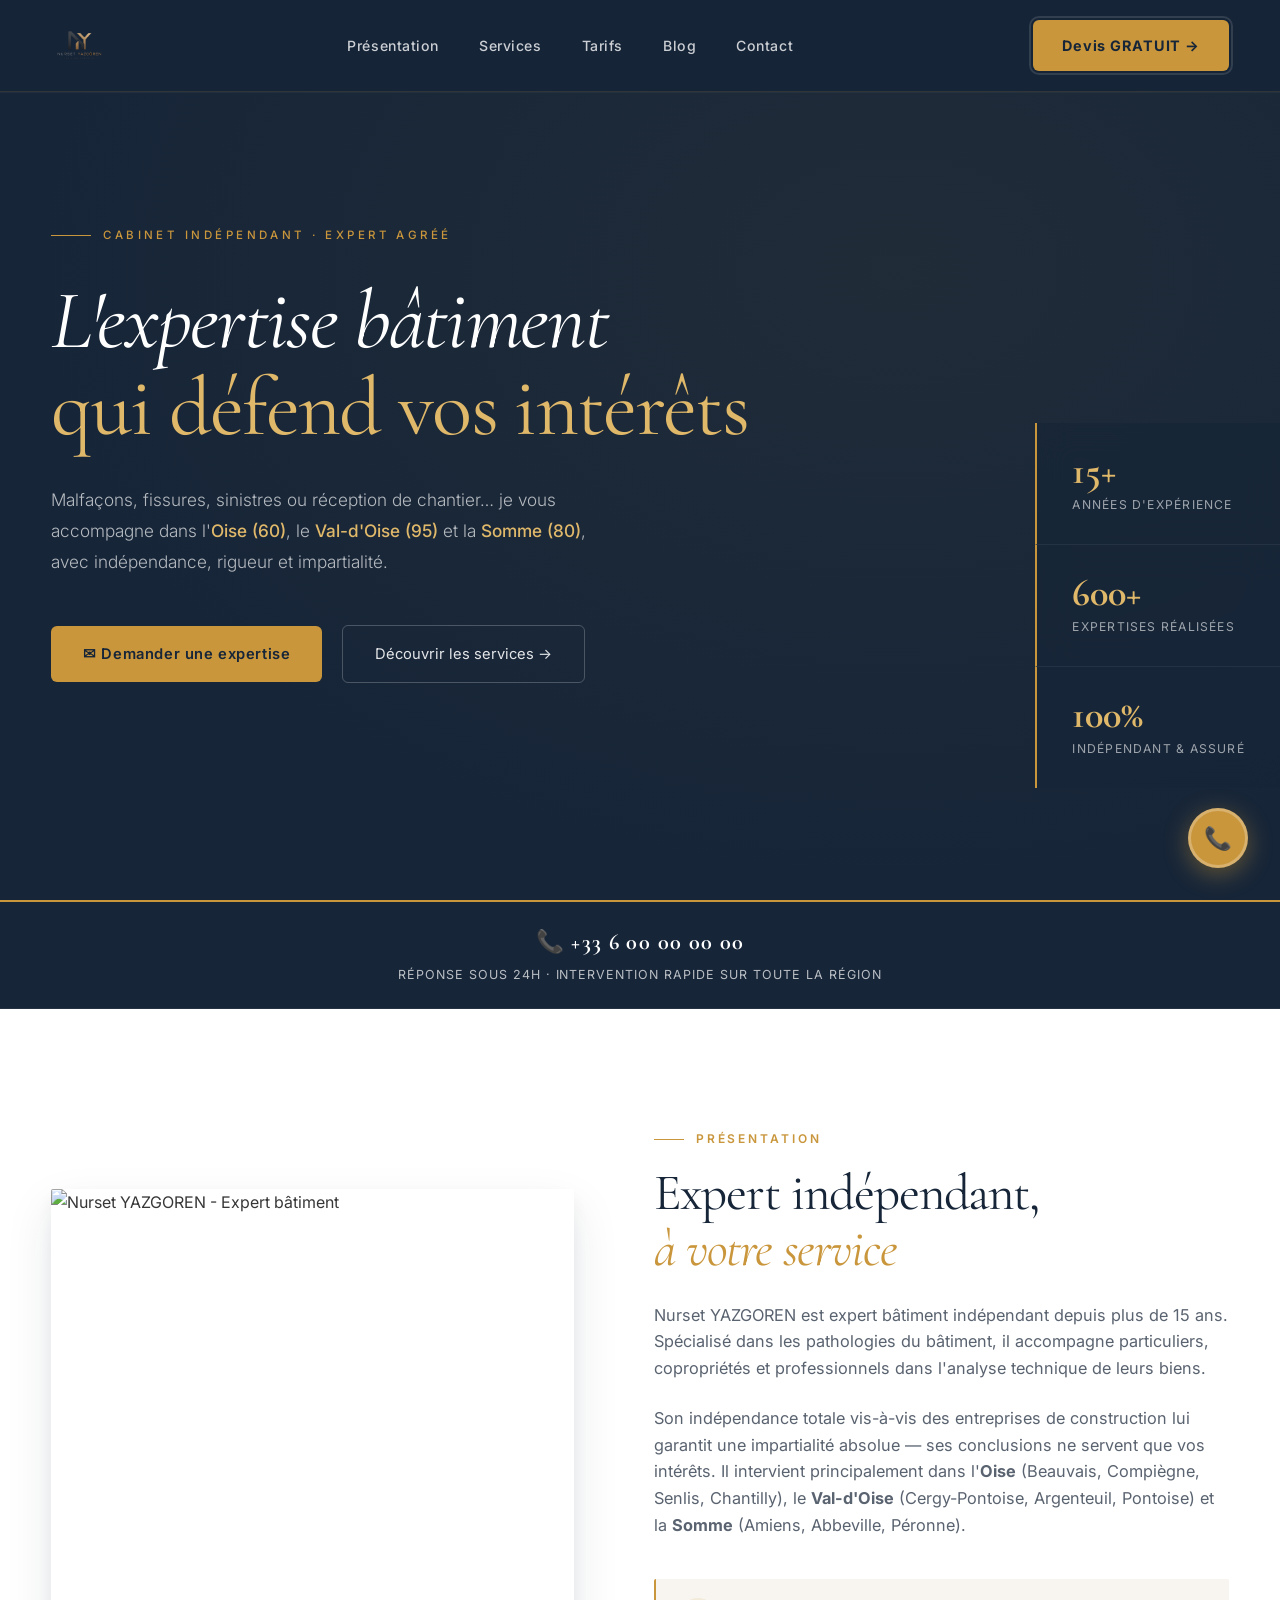
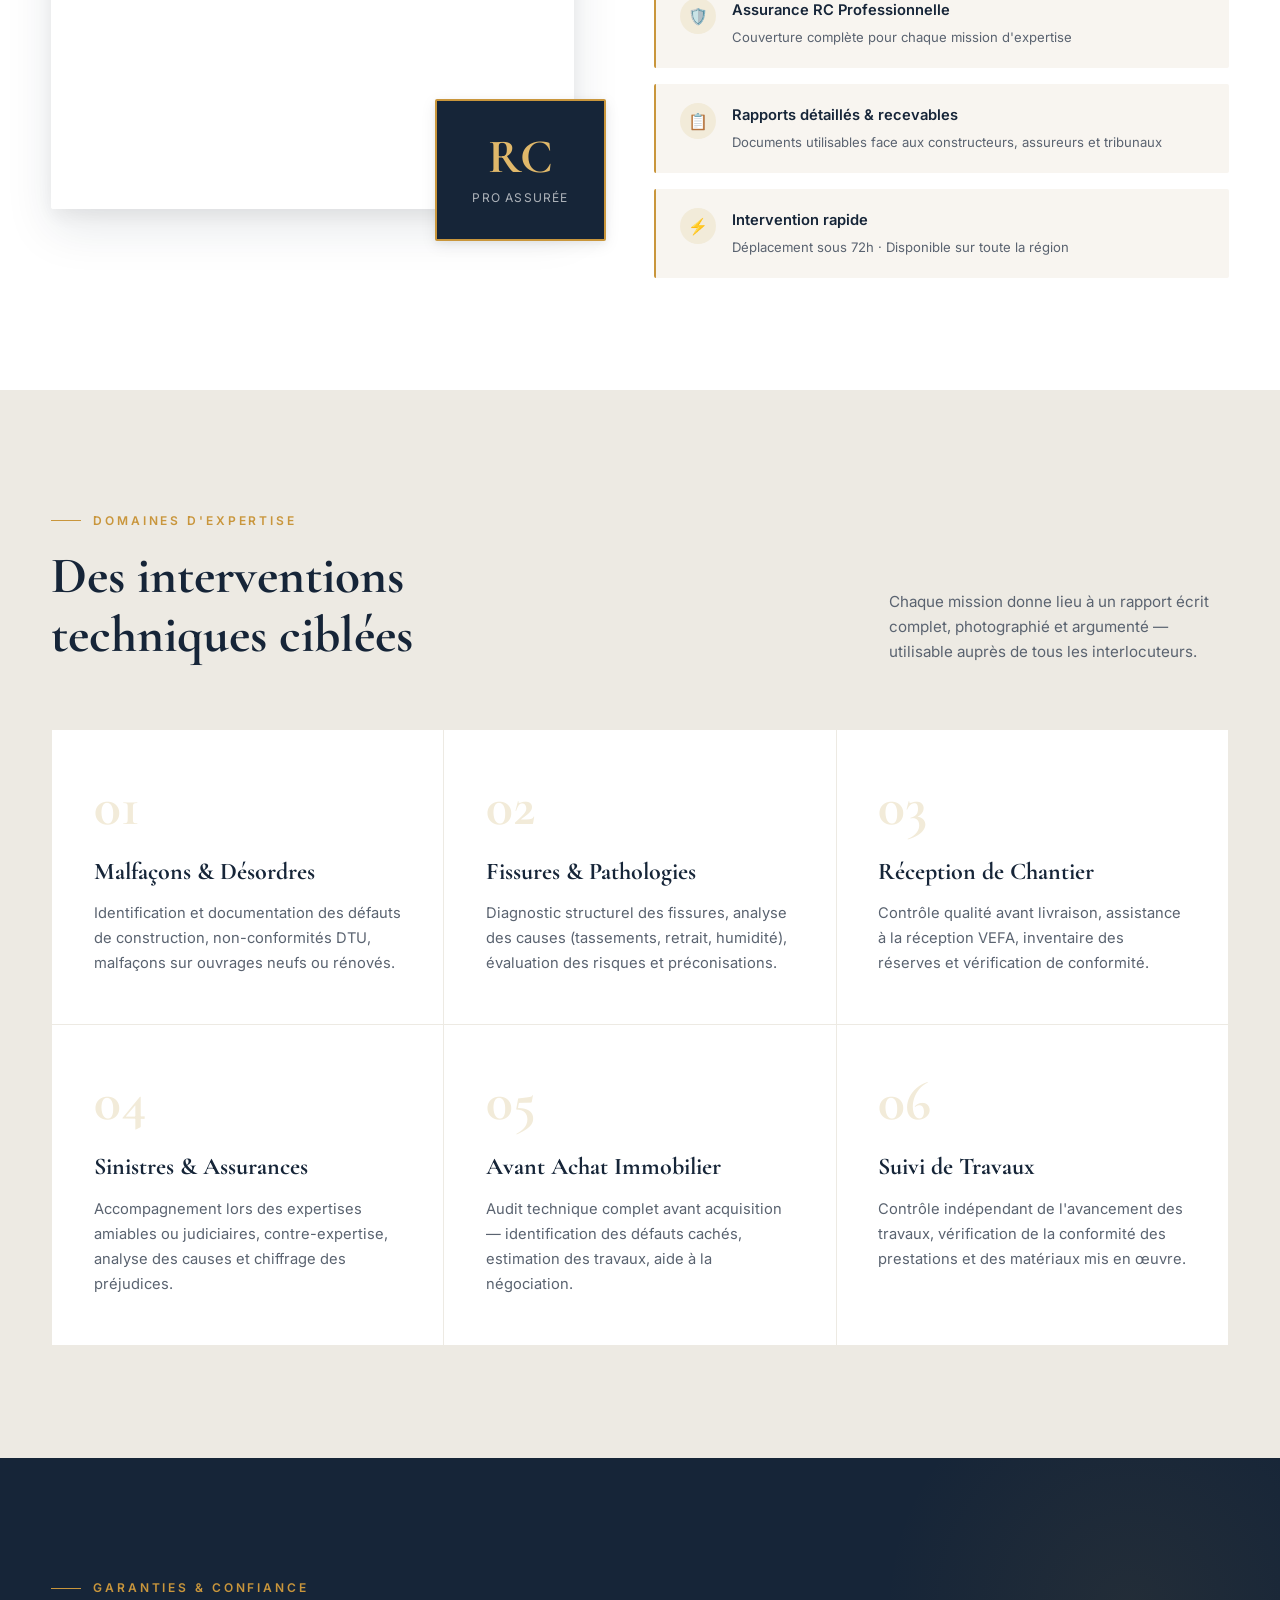
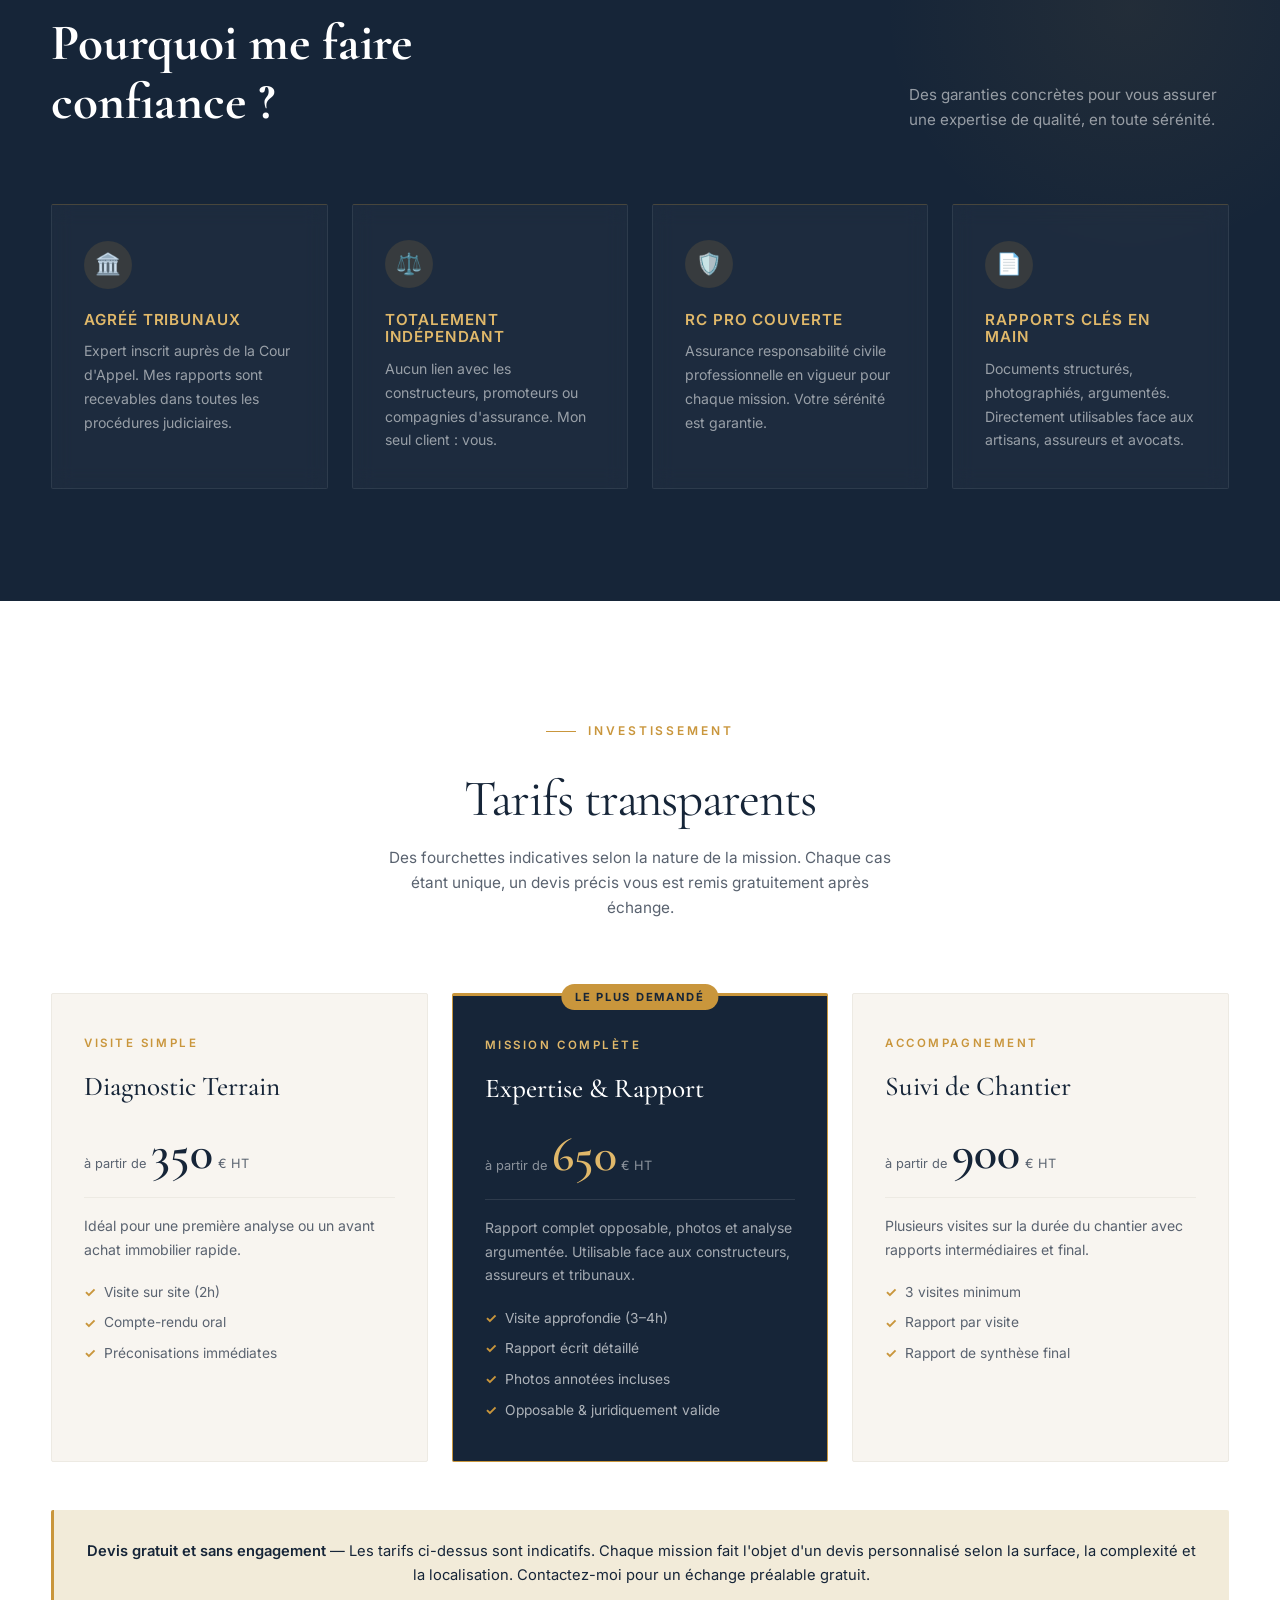
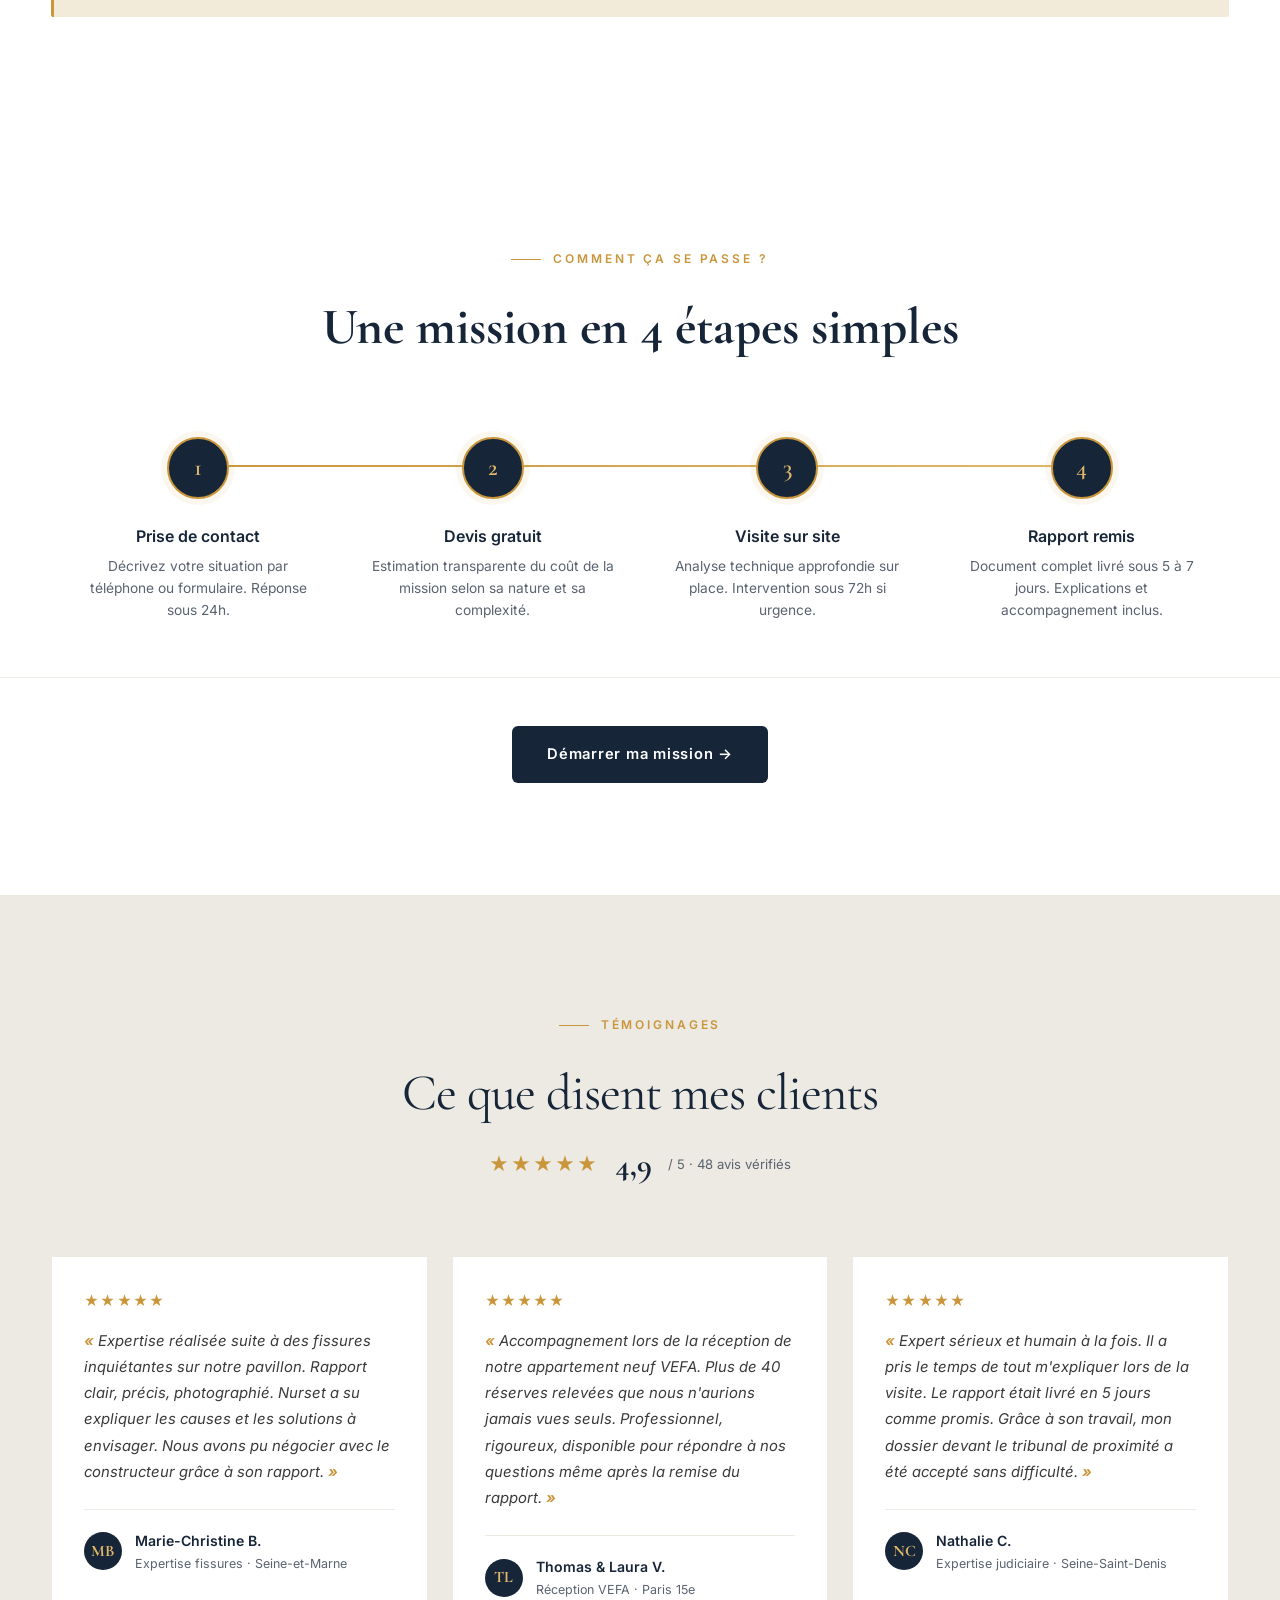
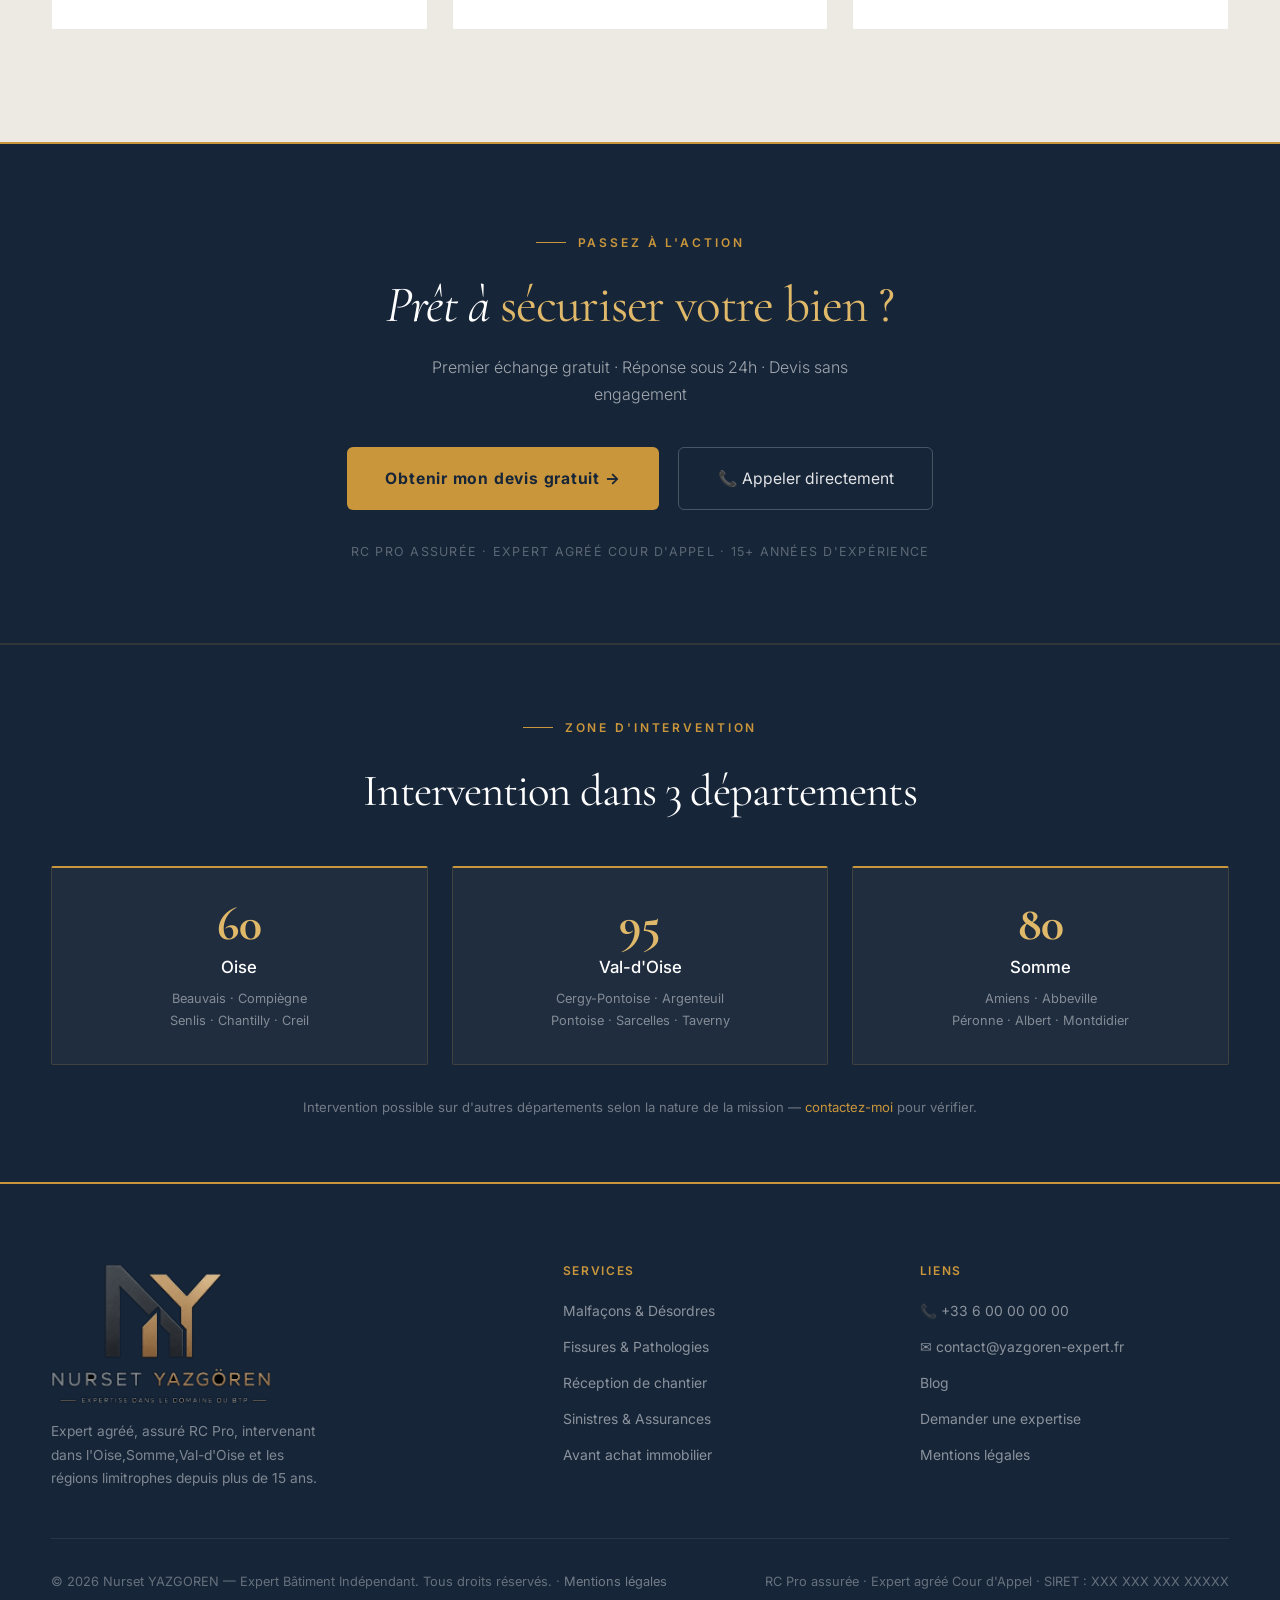
==== index.html @ 593a9fc6 "Add files via upload" ====
<!DOCTYPE html>
<html lang="fr">
<head>
  <meta charset="UTF-8" />
  <meta name="viewport" content="width=device-width, initial-scale=1.0" />
  <title>Expert Bâtiment Indépendant — Oise, Val-d'Oise, Somme | Nurset YAZGOREN</title>
  <meta name="description" content="Nurset YAZGOREN, expert bâtiment indépendant agréé dans l'Oise (60), le Val-d'Oise (95) et la Somme (80). Malfaçons, fissures, réception VEFA, sinistres. Rapport opposable. Devis gratuit.">
  <meta name="keywords" content="expert bâtiment Oise, expert bâtiment Val-d'Oise, expert bâtiment Somme, expert bâtiment Beauvais, expert bâtiment Cergy, expert bâtiment Amiens, malfaçon bâtiment, fissures maison, expertise VEFA, contre-expertise assurance">
  <meta name="author" content="Nurset YAZGOREN">
  <meta name="robots" content="index, follow">
  <meta name="geo.region" content="FR-60 FR-95 FR-80">
  <meta name="geo.placename" content="Oise, Val-d'Oise, Somme">
  <link rel="canonical" href="https://www.yazgoren-expert.fr/">
  <meta property="og:type" content="website">
  <meta property="og:title" content="Nurset YAZGOREN — Expert Bâtiment Indépendant | Oise · Val-d'Oise · Somme">
  <meta property="og:description" content="Expert bâtiment indépendant agréé dans l'Oise, le Val-d'Oise et la Somme. Malfaçons, fissures, VEFA, sinistres. Devis gratuit.">
  <meta property="og:locale" content="fr_FR">
  <meta property="og:site_name" content="Nurset YAZGOREN — Expert Bâtiment">
  <meta name="twitter:card" content="summary">
  <meta name="twitter:title" content="Nurset YAZGOREN — Expert Bâtiment | Oise · Val-d'Oise · Somme">
  <meta name="twitter:description" content="Expert bâtiment indépendant agréé. Malfaçons, fissures, VEFA. Oise, Val-d'Oise, Somme.">
  <script type="application/ld+json">
  {
    "@context": "https://schema.org",
    "@type": "LocalBusiness",
    "name": "Nurset YAZGOREN — Expert Bâtiment Indépendant",
    "description": "Expert bâtiment indépendant agréé. Malfaçons, fissures, réception VEFA, sinistres. Oise, Val-d'Oise, Somme.",
    "url": "https://www.yazgoren-expert.fr",
    "telephone": "+33600000000",
    "email": "contact@yazgoren-expert.fr",
    "priceRange": "€€",
    "areaServed": [
      {"@type": "AdministrativeArea", "name": "Oise"},
      {"@type": "AdministrativeArea", "name": "Val-d'Oise"},
      {"@type": "AdministrativeArea", "name": "Somme"}
    ],
    "knowsAbout": ["Expertise bâtiment", "Pathologies construction", "Malfaçons", "Fissures structurelles", "Réception VEFA", "Contre-expertise assurance"],
    "hasCredential": "Expert judiciaire agréé Cour d'Appel",
    "openingHoursSpecification": {
      "@type": "OpeningHoursSpecification",
      "dayOfWeek": ["Monday","Tuesday","Wednesday","Thursday","Friday"],
      "opens": "08:00",
      "closes": "19:00"
    }
  }

    // ─── FAB ───
    const fabEmail = document.getElementById('fabEmail');
    const fabWhatsapp = document.getElementById('fabWhatsapp');
    let fabOpen = false;

    // Show secondary buttons on hover of main FAB
    const fabMain = document.querySelector('.fab-main');
    const fabContainer = document.getElementById('fabContainer');

    if (fabContainer) {
      fabContainer.addEventListener('mouseenter', () => {
        fabEmail && fabEmail.classList.add('visible');
        fabWhatsapp && fabWhatsapp.classList.add('visible');
      });

      fabContainer.addEventListener('mouseleave', () => {
        fabEmail && fabEmail.classList.remove('visible');
        fabWhatsapp && fabWhatsapp.classList.remove('visible');
      });
    }

    // Hide FAB at very top of page (optional — shows after 300px scroll)
    const fabWrap = document.getElementById('fabContainer');
    const fabMobile = document.getElementById('fabMobileBar');

    window.addEventListener('scroll', () => {
      if (window.scrollY > 300) {
        if (fabWrap) fabWrap.style.opacity = '1';
        if (fabMobile) fabMobile.style.transform = 'translateY(0)';
      } else {
        if (fabWrap) fabWrap.style.opacity = '0';
        if (fabMobile) fabMobile.style.transform = 'translateY(100%)';
      }
    });

    // Initial state — hidden until scroll
    if (fabWrap) fabWrap.style.opacity = '0';
    if (fabWrap) fabWrap.style.transition = 'opacity 0.4s ease';
    if (fabMobile) { fabMobile.style.transform = 'translateY(100%)'; fabMobile.style.transition = 'transform 0.4s ease'; }

  </script>
  <link rel="preconnect" href="https://fonts.googleapis.com">
  <link rel="preconnect" href="https://fonts.gstatic.com" crossorigin>
  <link href="https://fonts.googleapis.com/css2?family=Cormorant+Garamond:ital,wght@0,300;0,400;0,500;0,600;0,700;1,300;1,400;1,500;1,600&family=Inter:wght@300;400;500;600&display=swap" rel="stylesheet">
  <style>
    :root {
      --navy: #162538;
      --navy-mid: #162538;
      --navy-light: #162538;
      --gold: #C9963C;
      --gold-light: #E0B86A;
      --gold-pale: #F2EBD9;
      --stone: #F8F5F0;
      --white: #FFFFFF;
      --text: #3A3A3A;
      --text-muted: #5A6370;
      --border: #EDEAE3;
      --shadow-sm: 0 1px 3px rgba(22,37,56,0.06), 0 1px 2px rgba(22,37,56,0.04);
      --shadow-md: 0 4px 16px rgba(22,37,56,0.08), 0 2px 6px rgba(22,37,56,0.05);
      --shadow-lg: 0 20px 48px rgba(22,37,56,0.10), 0 8px 20px rgba(22,37,56,0.06);
      --shadow-gold: 0 8px 32px rgba(201,150,60,0.18);
      --radius: 2px;
      --radius-md: 4px;
      --letter-wide: 0.12em;
      --letter-wider: 0.22em;
    }

    *, *::before, *::after { margin: 0; padding: 0; box-sizing: border-box; }

    html { scroll-behavior: smooth; }

    body {
      font-family: 'Inter', sans-serif;
      background: var(--stone);
      color: var(--text);
      line-height: 1.65;
      overflow-x: hidden;
    }

    h1, h2, h3, h4 {
      font-family: 'Cormorant Garamond', serif;
      line-height: 1.15;
    }

    img { display: block; width: 100%; }

    .container {
      width: min(1180px, 92%);
      margin: auto;
    }

    /* ─── HEADER ─── */

    header {
      position: fixed;
      top: 0; left: 0;
      width: 100%;
      z-index: 1000;
      overflow: visible;
      background: rgba(22, 37, 56, 0.97);
      backdrop-filter: blur(16px);
      border-bottom: 1px solid rgba(201,150,60,0.15);
      box-shadow: 0 1px 0 rgba(255,255,255,0.04);
      transition: all 0.3s ease;
    }

    .navbar {
      display: flex;
      justify-content: space-between;
      align-items: center;
      padding: 1.1rem 0;
      position: relative;
    }

    .logo-wrap {
      display: flex;
      flex-direction: column;
      gap: 0.1rem;
    }

    .logo-name {
      font-family: 'Cormorant Garamond', serif;
      font-size: 1.35rem;
      font-weight: 700;
      color: var(--white);
      letter-spacing: 0.08em;
      text-transform: uppercase;
    }

    .logo-sub {
      font-size: 0.68rem;
      letter-spacing: 0.22em;
      color: var(--gold);
      text-transform: uppercase;
      font-weight: 500;
    }

    .nav-links {
      display: flex;
      gap: 2.5rem;
      list-style: none;
    }

    .nav-links a {
      text-decoration: none;
      color: rgba(255,255,255,0.78);
      font-size: 0.88rem;
      font-weight: 500;
      letter-spacing: 0.04em;
      transition: color 0.25s;
    }

    .nav-links a:hover { color: var(--gold-light); }

    .btn-nav {
      display: inline-flex;
      align-items: center;
      gap: 0.5rem;
      padding: 0.85rem 1.8rem;
      background: var(--gold);
      color: var(--navy);
      font-family: 'Inter', sans-serif;
      font-size: 0.9rem;
      font-weight: 700;
      border: none;
      border-radius: 6px;
      cursor: pointer;
      text-decoration: none;
      letter-spacing: 0.06em;
      transition: all 0.25s ease;
      outline: 2px solid rgba(255,255,255,0.12);
      outline-offset: 2px;
    }

    .btn-nav:hover {
      background: var(--gold-light);
      transform: translateY(-1px);
      box-shadow: 0 6px 20px rgba(201,150,60,0.35);
    }


    .logo-img {
      height: 52px;
      width: auto;
      display: block;
    }

    .footer-logo {
      height: 70px;
      width: auto;
      display: block;
      margin-bottom: 0.8rem;
    }


    .logo-link {
      text-decoration: none;
      display: flex;
      align-items: center;
    }

    .logo-svg {
      height: 52px;
      width: auto;
    }

    .logo-svg-footer {
      height: 64px;
      width: auto;
      margin-bottom: 1rem;
    }

    .menu-toggle {
      display: none;
      background: none;
      border: none;
      cursor: pointer;
      flex-direction: column;
      gap: 5px;
      padding: 4px;
      z-index: 1001;
    }

    .menu-toggle span {
      display: block;
      width: 26px;
      height: 2px;
      background: var(--white);
      transition: all 0.3s ease;
      border-radius: 2px;
    }

    /* ─── HERO ─── */

    .hero {
      min-height: 100vh;
      display: flex;
      align-items: flex-end;
      padding-bottom: 7rem;
      position: relative;
      overflow: hidden;
      background: var(--navy);
    }

    .hero-bg {
      position: absolute;
      inset: 0;
      background:
        linear-gradient(165deg, rgba(22,37,56,0.0) 0%, rgba(22,37,56,0.85) 55%, rgba(22,37,56,0.98) 100%),
        url('https://images.unsplash.com/photo-1541888946425-d81bb19240f5?q=80&w=1800&auto=format&fit=crop') center/cover no-repeat;
    }

    .hero-bg::after {
      content: '';
      position: absolute;
      inset: 0;
      background: radial-gradient(ellipse at 70% 30%, rgba(201,150,60,0.06) 0%, transparent 70%);
    }

    .hero-content {
      position: relative;
      z-index: 2;
      max-width: 760px;
    }

    .hero-eyebrow {
      display: inline-flex;
      align-items: center;
      gap: 0.75rem;
      margin-bottom: 2rem;
    }

    .eyebrow-line {
      width: 40px;
      height: 1px;
      background: var(--gold);
    }

    .eyebrow-text {
      font-size: 0.72rem;
      letter-spacing: 0.3em;
      color: var(--gold);
      text-transform: uppercase;
      font-weight: 500;
    }

    .hero h1 {
      font-size: clamp(3.4rem, 6.5vw, 6.8rem);
      color: var(--white);
      margin-bottom: 2rem;
      font-weight: 400;
      font-style: italic;
      letter-spacing: -0.02em;
      line-height: 1.05;
    }

    .hero h1 em {
      font-style: normal;
      color: var(--gold-light);
    }

    .hero-desc {
      font-size: 1.08rem;
      color: rgba(255,255,255,0.68);
      max-width: 540px;
      margin-bottom: 3rem;
      line-height: 1.8;
      font-weight: 300;
    }

    .hero-actions {
      display: flex;
      gap: 1.2rem;
      flex-wrap: wrap;
      align-items: center;
    }

    .btn-primary {
      display: inline-flex;
      align-items: center;
      gap: 0.6rem;
      padding: 1rem 2rem;
      background: var(--gold);
      color: var(--navy);
      font-weight: 600;
      font-size: 0.92rem;
      border-radius: 6px;
      text-decoration: none;
      letter-spacing: 0.04em;
      transition: all 0.25s;
    }

    .btn-primary:hover {
      background: var(--gold-light);
      transform: translateY(-2px);
      box-shadow: 0 10px 30px rgba(201,150,60,0.4);
    }

    .btn-ghost {
      display: inline-flex;
      align-items: center;
      gap: 0.6rem;
      padding: 1rem 2rem;
      color: rgba(255,255,255,0.88);
      font-size: 0.92rem;
      text-decoration: none;
      border: 1px solid rgba(255,255,255,0.22);
      border-radius: 6px;
      transition: all 0.25s;
    }

    .btn-ghost:hover {
      background: rgba(255,255,255,0.07);
      border-color: rgba(255,255,255,0.4);
    }

    .hero-stats {
      position: absolute;
      right: 0;
      bottom: 7rem;
      display: flex;
      flex-direction: column;
      gap: 0;
      z-index: 2;
    }

    .stat-item {
      padding: 1.8rem 2.2rem;
      border-left: 2px solid var(--gold);
      background: rgba(22,37,56,0.65);
      backdrop-filter: blur(16px);
      -webkit-backdrop-filter: blur(16px);
    }

    .stat-item + .stat-item {
      border-top: 1px solid rgba(255,255,255,0.06);
    }

    .stat-num {
      font-family: 'Cormorant Garamond', serif;
      font-size: 2.4rem;
      font-weight: 700;
      color: var(--gold-light);
      line-height: 1;
      margin-bottom: 0.3rem;
    }

    .stat-label {
      font-size: 0.76rem;
      color: rgba(255,255,255,0.58);
      text-transform: uppercase;
      letter-spacing: 0.1em;
    }

    /* ─── PHONE STRIP ─── */

    .phone-strip {
      background: var(--navy);
      padding: 1.4rem 0;
      text-align: center;
      border-top: 2px solid var(--gold);
      border-bottom: 1px solid rgba(255,255,255,0.06);
    }

    .phone-strip a {
      font-family: 'Cormorant Garamond', serif;
      font-size: 1.4rem;
      font-weight: 700;
      color: var(--white);
      text-decoration: none;
      letter-spacing: 0.06em;
    }

    .phone-strip p {
      font-size: 0.78rem;
      color: rgba(255,255,255,0.7);
      margin-top: 0.2rem;
      letter-spacing: 0.08em;
      text-transform: uppercase;
    }

    /* ─── SECTION SHARED ─── */

    section { padding: 7rem 0; }

    .section-label {
      display: inline-flex;
      align-items: center;
      gap: 0.75rem;
      margin-bottom: 1rem;
    }

    .section-label .line {
      width: 30px;
      height: 1px;
      background: var(--gold);
    }

    .section-label span {
      font-size: 0.75rem;
      letter-spacing: 0.24em;
      color: var(--gold);
      text-transform: uppercase;
      font-weight: 600;
    }

    /* ─── ABOUT ─── */

    .about-section { background: var(--white); }

    .about-grid {
      display: grid;
      grid-template-columns: 1fr 1.1fr;
      gap: 5rem;
      align-items: center;
    }

    .about-img-wrap {
      position: relative;
    }

    .about-img-wrap img {
      height: 620px;
      object-fit: cover;
      border-radius: 2px;
      filter: grayscale(10%) contrast(1.04);
      box-shadow: var(--shadow-lg);
    }

    .about-img-badge {
      position: absolute;
      bottom: -2rem;
      right: -2rem;
      background: var(--navy);
      color: var(--white);
      padding: 2rem 2.2rem;
      border-radius: 2px;
      text-align: center;
      border: 2px solid var(--gold);
      box-shadow: var(--shadow-md);
    }

    .about-img-badge .big {
      font-family: 'Cormorant Garamond', serif;
      font-size: 3rem;
      font-weight: 700;
      color: var(--gold-light);
      line-height: 1;
    }

    .about-img-badge .small {
      font-size: 0.75rem;
      color: rgba(255,255,255,0.65);
      letter-spacing: 0.1em;
      text-transform: uppercase;
      margin-top: 0.4rem;
    }

    .about-content h2 {
      font-size: clamp(2.4rem, 4vw, 3.8rem);
      color: var(--navy);
      margin-bottom: 1.5rem;
      font-weight: 400;
      letter-spacing: -0.02em;
      line-height: 1.1;
    }

    .about-content h2 em {
      font-style: italic;
      color: var(--gold);
    }

    .about-content p {
      color: var(--text-muted);
      margin-bottom: 1.4rem;
      font-size: 1.02rem;
    }

    .cert-list {
      margin-top: 2.5rem;
      display: flex;
      flex-direction: column;
      gap: 1rem;
    }

    .cert-item {
      display: flex;
      align-items: flex-start;
      gap: 1rem;
      padding: 1.2rem 1.5rem;
      background: var(--stone);
      border-radius: 2px;
      border-left: 2px solid var(--gold);
      transition: box-shadow 0.25s, transform 0.25s;
    }

    .cert-item:hover {
      box-shadow: var(--shadow-md);
      transform: translateX(4px);
    }

    .cert-icon {
      width: 36px;
      height: 36px;
      min-width: 36px;
      border-radius: 50%;
      background: var(--gold-pale);
      display: flex;
      align-items: center;
      justify-content: center;
      font-size: 1rem;
    }

    .cert-text strong {
      display: block;
      font-size: 0.92rem;
      color: var(--navy);
      font-weight: 600;
    }

    .cert-text span {
      font-size: 0.82rem;
      color: var(--text-muted);
    }

    /* ─── SERVICES ─── */

    .services-section { background: #EDEAE3; }

    .services-header {
      display: flex;
      justify-content: space-between;
      align-items: flex-end;
      margin-bottom: 4rem;
      gap: 2rem;
    }

    .services-header h2 {
      font-size: clamp(2.4rem, 4vw, 3.6rem);
      color: var(--navy);
      max-width: 480px;
    }

    .services-header p {
      max-width: 340px;
      color: var(--text-muted);
      font-size: 0.95rem;
    }

    .services-grid {
      display: grid;
      grid-template-columns: repeat(3, 1fr);
      gap: 1px;
      background: var(--border);
      border: 1px solid var(--border);
    }

    .service-card {
      background: var(--white);
      padding: 3rem 2.6rem;
      transition: all 0.35s ease;
      position: relative;
      overflow: hidden;
      cursor: default;
    }

    .service-card::before {
      content: '';
      position: absolute;
      bottom: 0; left: 0;
      width: 100%;
      height: 3px;
      background: var(--gold);
      transform: scaleX(0);
      transform-origin: left;
      transition: transform 0.35s ease;
    }

    .service-card:hover::before { transform: scaleX(1); }

    .service-card:hover { background: var(--navy); }

    .service-card:hover .service-num,
    .service-card:hover h3,
    .service-card:hover p { color: var(--white); }

    .service-card:hover .service-num { color: rgba(255,255,255,0.25); }

    .service-num {
      font-family: 'Cormorant Garamond', serif;
      font-size: 3.5rem;
      font-weight: 700;
      color: var(--gold-pale);
      line-height: 1;
      margin-bottom: 1.5rem;
      transition: color 0.3s;
    }

    .service-card h3 {
      font-size: 1.5rem;
      color: var(--navy);
      margin-bottom: 1rem;
      transition: color 0.3s;
    }

    .service-card p {
      color: var(--text-muted);
      font-size: 0.92rem;
      line-height: 1.7;
      transition: color 0.3s;
    }

    /* ─── TRUST / GUARANTEES ─── */

    .trust-section {
      background: var(--navy);
      position: relative;
      overflow: hidden;
    }

    .trust-section::before {
      content: '';
      position: absolute;
      top: -100px; right: -100px;
      width: 500px;
      height: 500px;
      background: radial-gradient(circle, rgba(201,150,60,0.07) 0%, transparent 70%);
      pointer-events: none;
    }

    .trust-top {
      display: flex;
      justify-content: space-between;
      align-items: flex-end;
      margin-bottom: 4.5rem;
    }

    .trust-top h2 {
      font-size: clamp(2.4rem, 4vw, 3.6rem);
      color: var(--white);
      max-width: 480px;
    }

    .trust-top p {
      max-width: 340px;
      color: rgba(255,255,255,0.55);
      font-size: 0.95rem;
    }

    .trust-grid {
      display: grid;
      grid-template-columns: repeat(4, 1fr);
      gap: 1.5rem;
    }

    .trust-card {
      padding: 2.2rem 2rem;
      border: 1px solid rgba(255,255,255,0.08);
      border-top: 1px solid rgba(201,150,60,0.25);
      border-radius: 2px;
      background: rgba(255,255,255,0.03);
      backdrop-filter: blur(10px);
      transition: border-color 0.35s, background 0.35s, transform 0.35s;
    }

    .trust-card:hover {
      border-color: rgba(201,150,60,0.4);
      border-top-color: rgba(201,150,60,0.6);
      background: rgba(255,255,255,0.05);
      transform: translateY(-3px);
    }

    .trust-icon {
      width: 48px;
      height: 48px;
      border-radius: 50%;
      background: rgba(201,150,60,0.15);
      display: flex;
      align-items: center;
      justify-content: center;
      font-size: 1.3rem;
      margin-bottom: 1.4rem;
    }

    .trust-card h3 {
      font-family: 'Inter', sans-serif;
      font-size: 0.95rem;
      font-weight: 600;
      color: var(--gold-light);
      margin-bottom: 0.7rem;
      text-transform: uppercase;
      letter-spacing: 0.06em;
    }

    .trust-card p {
      font-size: 0.88rem;
      color: rgba(255,255,255,0.55);
      line-height: 1.7;
    }

    /* ─── PROCESS ─── */

    .process-section { background: var(--white); }

    .process-header {
      text-align: center;
      margin-bottom: 5rem;
    }

    .process-header h2 {
      font-size: clamp(2.4rem, 4vw, 3.6rem);
      color: var(--navy);
      margin-top: 0.8rem;
    }

    .process-steps {
      display: grid;
      grid-template-columns: repeat(4, 1fr);
      gap: 0;
      position: relative;
    }

    a {
      transition: color 0.2s ease;
    }

    .process-steps::before {
      content: '';
      position: absolute;
      top: 28px;
      left: calc(12.5% + 14px);
      right: calc(12.5% + 14px);
      height: 2px;
      background: linear-gradient(90deg, var(--gold), var(--gold-light));
    }

    .process-step {
      display: flex;
      flex-direction: column;
      align-items: center;
      text-align: center;
      padding: 0 1.5rem;
    }

    .step-circle {
      width: 62px;
      height: 62px;
      border-radius: 50%;
      background: var(--navy);
      border: 2px solid var(--gold);
      display: flex;
      align-items: center;
      justify-content: center;
      font-family: 'Cormorant Garamond', serif;
      font-size: 1.5rem;
      font-weight: 600;
      color: var(--gold-light);
      margin-bottom: 1.8rem;
      position: relative;
      z-index: 1;
      box-shadow: 0 0 0 6px rgba(201,150,60,0.08);
    }

    .process-step h3 {
      font-family: 'Inter', sans-serif;
      font-size: 1rem;
      font-weight: 600;
      color: var(--navy);
      margin-bottom: 0.6rem;
    }

    .process-step p {
      font-size: 0.86rem;
      color: var(--text-muted);
      line-height: 1.6;
    }

    /* ─── CONTACT ─── */

    .contact-section { background: var(--stone); }

    .contact-grid {
      display: grid;
      grid-template-columns: 1fr 1fr;
      gap: 5rem;
      align-items: start;
    }

    .contact-info h2 {
      font-size: clamp(2.4rem, 4vw, 3.6rem);
      color: var(--navy);
      margin-top: 0.8rem;
      margin-bottom: 1.5rem;
    }

    .contact-info h2 em {
      font-style: italic;
      color: var(--gold);
    }

    .contact-info p {
      color: var(--text-muted);
      font-size: 0.98rem;
      margin-bottom: 2.5rem;
    }

    .contact-details {
      display: flex;
      flex-direction: column;
      gap: 1rem;
    }

    .contact-detail {
      display: flex;
      align-items: center;
      gap: 1rem;
    }

    .cd-icon {
      width: 42px;
      height: 42px;
      min-width: 42px;
      border-radius: 50%;
      background: var(--navy);
      display: flex;
      align-items: center;
      justify-content: center;
      font-size: 1rem;
    }

    .cd-text strong {
      display: block;
      font-size: 0.82rem;
      color: var(--text-muted);
      text-transform: uppercase;
      letter-spacing: 0.08em;
      margin-bottom: 0.15rem;
    }

    .cd-text a, .cd-text span {
      color: var(--navy);
      font-weight: 600;
      text-decoration: none;
      font-size: 0.98rem;
    }

    .cd-text a:hover { color: var(--gold); }

    .contact-form-box {
      background: var(--white);
      padding: 3.5rem;
      border-radius: 2px;
      box-shadow: var(--shadow-lg);
      border: 1px solid var(--border);
      border-top: 3px solid var(--gold);
    }

    .contact-form-box h3 {
      font-size: 1.8rem;
      color: var(--navy);
      margin-bottom: 0.5rem;
    }

    .contact-form-box .subtitle {
      color: var(--text-muted);
      font-size: 0.88rem;
      margin-bottom: 2rem;
    }

    .form-row {
      display: grid;
      grid-template-columns: 1fr 1fr;
      gap: 1rem;
    }

    .form-field {
      margin-bottom: 1rem;
      display: flex;
      flex-direction: column;
      gap: 0.4rem;
    }

    .form-field label {
      font-size: 0.78rem;
      font-weight: 600;
      color: var(--navy);
      letter-spacing: 0.06em;
      text-transform: uppercase;
    }

    .form-field input,
    .form-field select,
    .form-field textarea {
      padding: 0.9rem 1rem;
      border: 1px solid var(--border);
      border-radius: 4px;
      font-family: 'Inter', sans-serif;
      font-size: 0.94rem;
      color: var(--text);
      background: var(--stone);
      outline: none;
      transition: border-color 0.25s;
      width: 100%;
    }

    .form-field input:focus,
    .form-field select:focus,
    .form-field textarea:focus {
      border-color: var(--gold);
      background: var(--white);
    }

    .form-field textarea {
      resize: vertical;
      min-height: 120px;
    }

    .btn-submit {
      width: 100%;
      padding: 1.1rem;
      background: var(--navy);
      color: var(--white);
      border: none;
      border-radius: 4px;
      font-family: 'Inter', sans-serif;
      font-size: 0.94rem;
      font-weight: 600;
      cursor: pointer;
      letter-spacing: 0.06em;
      text-transform: uppercase;
      margin-top: 0.5rem;
      transition: all 0.25s;
      display: flex;
      align-items: center;
      justify-content: center;
      gap: 0.5rem;
    }

    .btn-submit:hover {
      background: var(--gold);
      color: var(--navy);
      box-shadow: var(--shadow-gold);
      transform: translateY(-1px);
    }

    /* ─── FOOTER ─── */

    footer {
      background: var(--navy);
      padding: 5rem 0 2.5rem;
      border-top: 2px solid var(--gold);
    }

    .footer-top {
      display: grid;
      grid-template-columns: 1.5fr 1fr 1fr;
      gap: 3rem;
      margin-bottom: 3rem;
    }

    .footer-brand .logo-name { font-size: 1.2rem; }

    .footer-brand p {
      margin-top: 1rem;
      font-size: 0.86rem;
      color: rgba(255,255,255,0.45);
      max-width: 280px;
      line-height: 1.7;
    }

    .footer-col h4 {
      font-family: 'Inter', sans-serif;
      font-size: 0.75rem;
      font-weight: 600;
      color: var(--gold);
      text-transform: uppercase;
      letter-spacing: 0.14em;
      margin-bottom: 1.2rem;
    }

    .footer-col ul {
      list-style: none;
      display: flex;
      flex-direction: column;
      gap: 0.6rem;
    }

    .footer-col ul a {
      font-size: 0.87rem;
      color: rgba(255,255,255,0.5);
      text-decoration: none;
      transition: color 0.2s;
    }

    .footer-col ul a:hover { color: rgba(255,255,255,0.9); }

    .footer-bottom {
      padding-top: 2rem;
      border-top: 1px solid rgba(255,255,255,0.08);
      display: flex;
      justify-content: space-between;
      align-items: center;
    }

    .footer-bottom p {
      font-size: 0.8rem;
      color: rgba(255,255,255,0.35);
    }

    /* ─── MOBILE ─── */

    @media (max-width: 1024px) {
      .trust-grid { grid-template-columns: repeat(2, 1fr); }
      .process-steps { grid-template-columns: repeat(2, 1fr); gap: 3rem; }
      a {
      transition: color 0.2s ease;
    }

    .process-steps::before { display: none; }
    }

    @media (max-width: 860px) {
      .about-grid,
      .contact-grid,
      .footer-top { grid-template-columns: 1fr; }

      .about-img-badge { bottom: 1rem; right: 1rem; }

      .services-grid { grid-template-columns: 1fr 1fr; }

      .hero-stats { position: static; flex-direction: row; margin-top: 3rem; }

      .stat-item { border-left: none; border-top: 2px solid var(--gold); }

      .services-header,
      .trust-top { flex-direction: column; align-items: flex-start; }

      .form-row { grid-template-columns: 1fr; }

      .footer-bottom { flex-direction: column; gap: 0.5rem; text-align: center; }
    }

    @media (max-width: 640px) {
      .nav-links {
        display: none;
        flex-direction: column;
        position: absolute;
        top: 100%;
        left: 0;
        width: 100%;
        background: var(--navy);
        padding: 1.5rem 2rem;
        gap: 0;
        border-top: 1px solid rgba(201,150,60,0.2);
        box-shadow: 0 8px 24px rgba(0,0,0,0.2);
        z-index: 999;
      }
      .nav-links.open { display: flex; }
      .nav-links li { border-bottom: 1px solid rgba(255,255,255,0.06); }
      .nav-links li:last-child { border-bottom: none; }
      .nav-links a {
        display: block;
        padding: 0.9rem 0;
        font-size: 0.95rem;
        color: rgba(255,255,255,0.85);
      }
      .menu-toggle { display: flex !important; }
      .btn-nav.desktop { display: none !important; }
  
    .logo-img {
      height: 52px;
      width: auto;
      display: block;
    }

    .footer-logo {
      height: 70px;
      width: auto;
      display: block;
      margin-bottom: 0.8rem;
    }


    .logo-link {
      text-decoration: none;
      display: flex;
      align-items: center;
    }

    .logo-svg {
      height: 52px;
      width: auto;
    }

    .logo-svg-footer {
      height: 64px;
      width: auto;
      margin-bottom: 1rem;
    }

    .menu-toggle { display: flex; }
      .btn-nav.desktop { display: none; }
      .services-grid { grid-template-columns: 1fr; }
      .trust-grid { grid-template-columns: 1fr; }
      .process-steps { grid-template-columns: 1fr; }
    }

    /* ─── ANIMATIONS ─── */

    .fade-up {
      opacity: 0;
      transform: translateY(28px);
      transition: opacity 0.7s ease, transform 0.7s ease;
    }

    .fade-up.visible {
      opacity: 1;
      transform: translateY(0);
    }

    /* ─── TARIFS ─── */
    .tarifs-section { background: var(--white); }

    .tarifs-header { text-align: center; margin-bottom: 4.5rem; }
    .tarifs-header h2 {
      font-size: clamp(2.4rem, 4vw, 3.6rem);
      color: var(--navy);
      margin-top: 0.8rem;
      font-weight: 400;
      letter-spacing: -0.02em;
    }
    .tarifs-header p { color: var(--text-muted); max-width: 520px; margin: 1rem auto 0; font-size: 0.96rem; }

    .tarifs-grid {
      display: grid;
      grid-template-columns: repeat(3, 1fr);
      gap: 1.5rem;
      margin-bottom: 3rem;
    }

    .tarif-card {
      background: var(--stone);
      border: 1px solid var(--border);
      border-radius: 2px;
      padding: 2.5rem 2rem;
      position: relative;
      transition: box-shadow 0.3s, transform 0.3s;
    }

    .tarif-card:hover {
      box-shadow: var(--shadow-md);
      transform: translateY(-4px);
    }

    .tarif-card.featured {
      background: var(--navy);
      border-color: var(--gold);
      border-top: 3px solid var(--gold);
    }

    .tarif-badge {
      position: absolute;
      top: -12px; left: 50%;
      transform: translateX(-50%);
      background: var(--gold);
      color: var(--navy);
      font-size: 0.7rem;
      font-weight: 700;
      letter-spacing: 0.15em;
      text-transform: uppercase;
      padding: 4px 14px;
      border-radius: 20px;
      white-space: nowrap;
    }

    .tarif-type {
      font-size: 0.72rem;
      letter-spacing: 0.22em;
      text-transform: uppercase;
      color: var(--gold);
      font-weight: 600;
      margin-bottom: 0.8rem;
    }

    .tarif-card.featured .tarif-type { color: var(--gold-light); }

    .tarif-name {
      font-family: 'Cormorant Garamond', serif;
      font-size: 1.7rem;
      color: var(--navy);
      margin-bottom: 0.5rem;
      font-weight: 500;
    }

    .tarif-card.featured .tarif-name { color: var(--white); }

    .tarif-price {
      display: flex;
      align-items: baseline;
      gap: 0.3rem;
      margin: 1.2rem 0;
    }

    .price-from { font-size: 0.8rem; color: var(--text-muted); }
    .tarif-card.featured .price-from { color: rgba(255,255,255,0.5); }

    .price-amount {
      font-family: 'Cormorant Garamond', serif;
      font-size: 3rem;
      font-weight: 600;
      color: var(--navy);
      line-height: 1;
    }

    .tarif-card.featured .price-amount { color: var(--gold-light); }

    .price-unit { font-size: 0.8rem; color: var(--text-muted); }
    .tarif-card.featured .price-unit { color: rgba(255,255,255,0.5); }

    .tarif-desc {
      font-size: 0.88rem;
      color: var(--text-muted);
      line-height: 1.7;
      padding-top: 1rem;
      border-top: 1px solid var(--border);
    }

    .tarif-card.featured .tarif-desc {
      color: rgba(255,255,255,0.6);
      border-top-color: rgba(255,255,255,0.1);
    }

    .tarif-includes {
      list-style: none;
      margin-top: 1.2rem;
      display: flex;
      flex-direction: column;
      gap: 0.5rem;
    }

    .tarif-includes li {
      font-size: 0.86rem;
      color: var(--text-muted);
      display: flex;
      align-items: center;
      gap: 0.5rem;
    }

    .tarif-card.featured .tarif-includes li { color: rgba(255,255,255,0.65); }

    .tarif-includes li::before {
      content: "✓";
      color: var(--gold);
      font-weight: 700;
      font-size: 0.85rem;
    }

    .tarifs-note {
      text-align: center;
      padding: 1.8rem 2rem;
      background: var(--gold-pale);
      border-radius: 2px;
      border-left: 3px solid var(--gold);
    }

    .tarifs-note p {
      font-size: 0.92rem;
      color: var(--navy);
      margin: 0;
    }

    .tarifs-note strong { font-weight: 600; }

    /* ─── AVIS ─── */
    .avis-section { background: #EDEAE3; }

    .avis-header { text-align: center; margin-bottom: 4rem; }
    .avis-header h2 {
      font-size: clamp(2.4rem, 4vw, 3.6rem);
      color: var(--navy);
      margin-top: 0.8rem;
      font-weight: 400;
      letter-spacing: -0.02em;
    }

    .avis-stars-global {
      display: flex;
      align-items: center;
      justify-content: center;
      gap: 1rem;
      margin-top: 1rem;
    }

    .stars { color: var(--gold); font-size: 1.2rem; letter-spacing: 0.1em; }
    .avis-score {
      font-family: 'Cormorant Garamond', serif;
      font-size: 2rem;
      font-weight: 700;
      color: var(--navy);
    }
    .avis-total { font-size: 0.82rem; color: var(--text-muted); }

    .avis-grid {
      display: grid;
      grid-template-columns: repeat(3, 1fr);
      gap: 1.5rem;
    }

    .avis-card {
      background: var(--white);
      padding: 2rem 2rem 1.8rem;
      border-radius: 2px;
      border: 1px solid var(--border);
      transition: box-shadow 0.3s, transform 0.3s;
    }

    .avis-card:hover {
      box-shadow: var(--shadow-md);
      transform: translateY(-3px);
    }

    .avis-card-stars { color: var(--gold); font-size: 0.9rem; margin-bottom: 1rem; letter-spacing: 0.08em; }

    .avis-text {
      font-size: 0.93rem;
      color: var(--text);
      line-height: 1.75;
      font-style: italic;
      margin-bottom: 1.5rem;
    }

    .avis-text::before { content: '«\00a0'; color: var(--gold); font-weight: 700; }
    .avis-text::after { content: '\00a0»'; color: var(--gold); font-weight: 700; }

    .avis-author {
      display: flex;
      align-items: center;
      gap: 0.8rem;
      padding-top: 1.2rem;
      border-top: 1px solid var(--border);
    }

    .avis-avatar {
      width: 38px;
      height: 38px;
      border-radius: 50%;
      background: var(--navy);
      display: flex;
      align-items: center;
      justify-content: center;
      font-family: 'Cormorant Garamond', serif;
      font-size: 1rem;
      font-weight: 700;
      color: var(--gold-light);
      flex-shrink: 0;
    }

    .avis-name {
      font-size: 0.88rem;
      font-weight: 600;
      color: var(--navy);
    }

    .avis-mission {
      font-size: 0.78rem;
      color: var(--text-muted);
      margin-top: 0.1rem;
    }

    @media (max-width: 860px) {
      .tarifs-grid { grid-template-columns: 1fr; }
      .avis-grid { grid-template-columns: 1fr; }
    }

    @media (max-width: 640px) {
      .tarifs-grid { grid-template-columns: 1fr; }
      .avis-grid { grid-template-columns: 1fr; }
    }


    /* ─── LOGO RÉEL ─── */
    .logo-img-real {
      height: 56px;
      width: auto;
      display: block;
      object-fit: contain;
    }

    .footer-logo-crop {
      width: 220px;
      height: 140px;
      overflow: hidden;
      margin-bottom: 1rem;
    }

    .logo-img-footer-real {
      width: 283px;
      height: auto;
      display: block;
      object-fit: contain;
      margin-left: -33px;
      margin-top: -66px;
    }

    @media (max-width: 640px) {
      .logo-img-real {
        height: 48px;
      }

      .footer-logo-crop {
        width: 190px;
        height: 121px;
      }

      .logo-img-footer-real {
        width: 245px;
        margin-left: -29px;
        margin-top: -57px;
      }
    }


    /* ─── FAB STICKY ─── */
    .fab-container {
      position: fixed;
      bottom: 2rem;
      right: 2rem;
      z-index: 9999;
      display: flex;
      flex-direction: column;
      align-items: flex-end;
      gap: 0.75rem;
    }

    /* Bulle de tooltip */
    .fab-tooltip {
      background: var(--navy);
      color: var(--white);
      font-size: 0.8rem;
      font-weight: 500;
      padding: 0.5rem 1rem;
      border-radius: 6px;
      white-space: nowrap;
      opacity: 0;
      transform: translateX(10px);
      transition: opacity 0.25s ease, transform 0.25s ease;
      pointer-events: none;
      border: 1px solid rgba(201,150,60,0.3);
      position: absolute;
      right: 68px;
      top: 50%;
      transform: translateY(-50%) translateX(10px);
    }

    .fab-tooltip::after {
      content: '';
      position: absolute;
      right: -6px;
      top: 50%;
      transform: translateY(-50%);
      border: 6px solid transparent;
      border-right: none;
      border-left-color: var(--navy);
    }

    .fab-item {
      position: relative;
      display: flex;
      align-items: center;
    }

    .fab-item:hover .fab-tooltip {
      opacity: 1;
      transform: translateY(-50%) translateX(0);
    }

    /* Bouton principal — appel téléphonique */
    .fab-main {
      width: 60px;
      height: 60px;
      border-radius: 50%;
      background: var(--gold);
      color: var(--navy);
      display: flex;
      align-items: center;
      justify-content: center;
      font-size: 1.4rem;
      text-decoration: none;
      box-shadow: 0 6px 24px rgba(201,150,60,0.45), 0 2px 8px rgba(0,0,0,0.15);
      transition: all 0.3s ease;
      animation: fab-pulse 2.5s ease-in-out infinite;
      border: 3px solid rgba(255,255,255,0.25);
    }

    .fab-main:hover {
      transform: scale(1.1) translateY(-2px);
      box-shadow: 0 10px 32px rgba(201,150,60,0.6), 0 4px 12px rgba(0,0,0,0.2);
      animation: none;
    }

    /* Bouton secondaire — WhatsApp */
    .fab-secondary {
      width: 48px;
      height: 48px;
      border-radius: 50%;
      background: #25D366;
      color: #fff;
      display: flex;
      align-items: center;
      justify-content: center;
      font-size: 1.2rem;
      text-decoration: none;
      box-shadow: 0 4px 16px rgba(37,211,102,0.4);
      transition: all 0.3s ease;
      opacity: 0;
      transform: scale(0.7) translateY(10px);
      pointer-events: none;
    }

    .fab-secondary.visible {
      opacity: 1;
      transform: scale(1) translateY(0);
      pointer-events: all;
    }

    .fab-secondary:hover {
      transform: scale(1.08);
      box-shadow: 0 6px 20px rgba(37,211,102,0.55);
    }

    /* Bouton tertiaire — email */
    .fab-tertiary {
      width: 48px;
      height: 48px;
      border-radius: 50%;
      background: var(--navy);
      color: var(--gold);
      display: flex;
      align-items: center;
      justify-content: center;
      font-size: 1.1rem;
      text-decoration: none;
      box-shadow: 0 4px 16px rgba(22,37,56,0.35);
      transition: all 0.3s ease;
      border: 1px solid rgba(201,150,60,0.3);
      opacity: 0;
      transform: scale(0.7) translateY(10px);
      pointer-events: none;
    }

    .fab-tertiary.visible {
      opacity: 1;
      transform: scale(1) translateY(0);
      pointer-events: all;
      transition-delay: 0.05s;
    }

    .fab-tertiary:hover {
      background: rgba(22,37,56,0.95);
      transform: scale(1.08);
    }

    /* Pulse animation */
    @keyframes fab-pulse {
      0%, 100% { box-shadow: 0 6px 24px rgba(201,150,60,0.45), 0 0 0 0 rgba(201,150,60,0.4); }
      50% { box-shadow: 0 6px 24px rgba(201,150,60,0.45), 0 0 0 12px rgba(201,150,60,0); }
    }

    /* Bannière mobile sticky en bas */
    .fab-mobile-bar {
      display: none;
      position: fixed;
      bottom: 0;
      left: 0;
      right: 0;
      z-index: 9999;
      padding: 0.8rem 1.2rem;
      background: var(--navy);
      border-top: 2px solid var(--gold);
      gap: 0.75rem;
      box-shadow: 0 -4px 20px rgba(0,0,0,0.2);
    }

    .fab-mobile-bar a {
      flex: 1;
      display: flex;
      align-items: center;
      justify-content: center;
      gap: 0.5rem;
      padding: 0.85rem 0.5rem;
      border-radius: 6px;
      font-family: 'Inter', sans-serif;
      font-size: 0.88rem;
      font-weight: 700;
      text-decoration: none;
      letter-spacing: 0.04em;
      transition: all 0.2s;
    }

    .fab-mobile-call {
      background: var(--gold);
      color: var(--navy);
    }

    .fab-mobile-whatsapp {
      background: #25D366;
      color: #fff;
    }

    .fab-mobile-call:hover { background: var(--gold-light); }
    .fab-mobile-whatsapp:hover { background: #1fb858; }

    @media (max-width: 768px) {
      .fab-container { display: none; }
      .fab-mobile-bar { display: flex; }

      /* Compensate body padding for mobile bar */
      body { padding-bottom: 72px; }
    }

  
    /* ─── GEO ZONES ─── */
    .geo-section {
      background: var(--navy);
      padding: 4rem 0;
      border-top: 1px solid rgba(201,150,60,0.15);
    }

    .geo-header {
      text-align: center;
      margin-bottom: 3rem;
    }

    .geo-header h2 {
      font-size: clamp(1.8rem, 3.5vw, 3rem);
      color: var(--white);
      font-weight: 400;
      margin-top: .8rem;
      letter-spacing: -.02em;
    }

    .geo-grid {
      display: grid;
      grid-template-columns: repeat(3, 1fr);
      gap: 1.5rem;
    }

    .geo-card {
      background: rgba(255,255,255,0.04);
      border: 1px solid rgba(201,150,60,0.2);
      border-top: 2px solid var(--gold);
      padding: 2rem 1.5rem;
      border-radius: 2px;
      text-align: center;
    }

    .geo-num {
      font-family: 'Cormorant Garamond', serif;
      font-size: 3rem;
      font-weight: 700;
      color: var(--gold-light);
      line-height: 1;
      margin-bottom: .4rem;
    }

    .geo-name {
      font-size: 1.05rem;
      color: var(--white);
      font-weight: 500;
      margin-bottom: .4rem;
    }

    .geo-cities {
      font-size: .8rem;
      color: rgba(255,255,255,0.45);
      line-height: 1.7;
    }

    .geo-note {
      text-align: center;
      margin-top: 2rem;
      font-size: .82rem;
      color: rgba(255,255,255,0.4);
    }

    .geo-note a {
      color: var(--gold);
      text-decoration: none;
    }

    .geo-note a:hover { color: var(--gold-light); }

    /* Responsive geo */
    @media (max-width: 768px) {
      .geo-grid {
        grid-template-columns: 1fr;
        gap: 1rem;
        max-width: 360px;
        margin: 0 auto;
      }

      .geo-card {
        padding: 1.5rem;
        display: flex;
        align-items: center;
        gap: 1.5rem;
        text-align: left;
      }

      .geo-num {
        font-size: 2.5rem;
        min-width: 56px;
        text-align: center;
        flex-shrink: 0;
      }

      .geo-name {
        font-size: 1rem;
        margin-bottom: .2rem;
      }

      .geo-cities {
        font-size: .78rem;
      }
    }

    @media (max-width: 480px) {
      .geo-grid {
        max-width: 100%;
      }
    }

  </style>
</head>
<body>

  <!-- HEADER -->
  <header>
    <div class="container navbar">
      <a href="index.html" class="logo-link">
        <img src="img/log1 .png" alt="Nurset YAZGÖREN — Expert Bâtiment BTP" class="logo-img-real">
      </a>

      <ul class="nav-links" id="navLinks">
        <li><a href="#about">Présentation</a></li>
        <li><a href="#services">Services</a></li>
        <li><a href="#tarifs">Tarifs</a></li>
        <li><a href="blog.html">Blog</a></li>
        <li><a href="contact.html">Contact</a></li>
      </ul>

      <a href="contact.html" class="btn-nav desktop">
        Devis GRATUIT →
      </a>

      <button class="menu-toggle" id="menuToggle" aria-label="Menu">
        <span></span><span></span><span></span>
      </button>
    </div>
  </header>

  <!-- HERO -->
  <section class="hero">
    <div class="hero-bg"></div>
    <div class="container">
      <div class="hero-content fade-up visible">
        <div class="hero-eyebrow">
          <div class="eyebrow-line"></div>
          <span class="eyebrow-text">Cabinet indépendant · Expert agréé</span>
        </div>

        <h1>
          L'expertise bâtiment<br>
          <em>qui défend vos intérêts</em>
        </h1>

        <p class="hero-desc">
          Malfaçons, fissures, sinistres ou réception de chantier…
         je vous accompagne dans l'<strong style="color:var(--gold-light);font-weight:500;">Oise (60)</strong>, le <strong style="color:var(--gold-light);font-weight:500;">Val-d'Oise (95)</strong> et la <strong style="color:var(--gold-light);font-weight:500;">Somme (80)</strong>, avec indépendance, rigueur et impartialité.

        <div class="hero-actions">
          <a href="contact.html" class="btn-primary">
            ✉ Demander une expertise
          </a>
          <a href="#services" class="btn-ghost">
            Découvrir les services →
          </a>
        </div>
      </div>

      <div class="hero-stats">
        <div class="stat-item">
          <div class="stat-num">15+</div>
          <div class="stat-label">Années d'expérience</div>
        </div>
        <div class="stat-item">
          <div class="stat-num">600+</div>
          <div class="stat-label">Expertises réalisées</div>
        </div>
        <div class="stat-item">
          <div class="stat-num">100%</div>
          <div class="stat-label">Indépendant & assuré</div>
        </div>
      </div>
    </div>
  </section>

  <!-- PHONE STRIP -->
  <div class="phone-strip">
    <a href="tel:+33600000000">📞 +33 6 00 00 00 00</a>
    <p>Réponse sous 24h · Intervention rapide sur toute la région</p>
  </div>

  <!-- ABOUT -->
  <section class="about-section" id="about">
    <div class="container">
      <div class="about-grid">
        <div class="about-img-wrap fade-up">
          <img
            src="https://images.unsplash.com/photo-1504307651254-35680f356dfd?q=80&w=900&auto=format&fit=crop"
            alt="Nurset YAZGOREN - Expert bâtiment"
          />
          <div class="about-img-badge">
            <div class="big">RC</div>
            <div class="small">Pro assurée</div>
          </div>
        </div>

        <div class="about-content fade-up">
          <div class="section-label">
            <div class="line"></div>
            <span>Présentation</span>
          </div>

          <h2>Expert indépendant,<br><em>à votre service</em></h2>

          <p>
            Nurset YAZGOREN est expert bâtiment indépendant depuis plus de 15 ans. 
            Spécialisé dans les pathologies du bâtiment, il accompagne particuliers, 
            copropriétés et professionnels dans l'analyse technique de leurs biens.
          </p>

          <p>
            Son indépendance totale vis-à-vis des entreprises de construction lui garantit une impartialité absolue — ses conclusions ne servent que vos intérêts. Il intervient principalement dans l'<strong>Oise</strong> (Beauvais, Compiègne, Senlis, Chantilly), le <strong>Val-d'Oise</strong> (Cergy-Pontoise, Argenteuil, Pontoise) et la <strong>Somme</strong> (Amiens, Abbeville, Péronne).
          </p>

          <div class="cert-list">
            
            <div class="cert-item">
              <div class="cert-icon">🛡️</div>
              <div class="cert-text">
                <strong>Assurance RC Professionnelle</strong>
                <span>Couverture complète pour chaque mission d'expertise</span>
              </div>
            </div>
            <div class="cert-item">
              <div class="cert-icon">📋</div>
              <div class="cert-text">
                <strong>Rapports détaillés & recevables</strong>
                <span>Documents utilisables face aux constructeurs, assureurs et tribunaux</span>
              </div>
            </div>
            <div class="cert-item">
              <div class="cert-icon">⚡</div>
              <div class="cert-text">
                <strong>Intervention rapide</strong>
                <span>Déplacement sous 72h · Disponible sur toute la région</span>
              </div>
            </div>
          </div>
        </div>
      </div>
    </div>
  </section>

  <!-- SERVICES -->
  <section class="services-section" id="services">
    <div class="container">
      <div class="services-header fade-up">
        <div>
          <div class="section-label">
            <div class="line"></div>
            <span>Domaines d'expertise</span>
          </div>
          <h2>Des interventions<br>techniques ciblées</h2>
        </div>
        <p>Chaque mission donne lieu à un rapport écrit complet, photographié et argumenté — utilisable auprès de tous les interlocuteurs.</p>
      </div>

      <div class="services-grid fade-up">
        <div class="service-card">
          <div class="service-num">01</div>
          <h3>Malfaçons & Désordres</h3>
          <p>Identification et documentation des défauts de construction, non-conformités DTU, malfaçons sur ouvrages neufs ou rénovés.</p>
        </div>

        <div class="service-card">
          <div class="service-num">02</div>
          <h3>Fissures & Pathologies</h3>
          <p>Diagnostic structurel des fissures, analyse des causes (tassements, retrait, humidité), évaluation des risques et préconisations.</p>
        </div>

        <div class="service-card">
          <div class="service-num">03</div>
          <h3>Réception de Chantier</h3>
          <p>Contrôle qualité avant livraison, assistance à la réception VEFA, inventaire des réserves et vérification de conformité.</p>
        </div>

        <div class="service-card">
          <div class="service-num">04</div>
          <h3>Sinistres & Assurances</h3>
          <p>Accompagnement lors des expertises amiables ou judiciaires, contre-expertise, analyse des causes et chiffrage des préjudices.</p>
        </div>

        <div class="service-card">
          <div class="service-num">05</div>
          <h3>Avant Achat Immobilier</h3>
          <p>Audit technique complet avant acquisition — identification des défauts cachés, estimation des travaux, aide à la négociation.</p>
        </div>

        <div class="service-card">
          <div class="service-num">06</div>
          <h3>Suivi de Travaux</h3>
          <p>Contrôle indépendant de l'avancement des travaux, vérification de la conformité des prestations et des matériaux mis en œuvre.</p>
        </div>
      </div>
    </div>
  </section>

  <!-- TRUST / GUARANTIES -->
  <section class="trust-section" id="garanties">
    <div class="container">
      <div class="trust-top fade-up">
        <div>
          <div class="section-label">
            <div class="line"></div>
            <span>Garanties & Confiance</span>
          </div>
          <h2>Pourquoi me faire<br>confiance ?</h2>
        </div>
        <p style="color:rgba(255,255,255,0.55); max-width:320px;">Des garanties concrètes pour vous assurer une expertise de qualité, en toute sérénité.</p>
      </div>

      <div class="trust-grid fade-up">
        <div class="trust-card">
          <div class="trust-icon">🏛️</div>
          <h3>Agréé Tribunaux</h3>
          <p>Expert inscrit auprès de la Cour d'Appel. Mes rapports sont recevables dans toutes les procédures judiciaires.</p>
        </div>

        <div class="trust-card">
          <div class="trust-icon">⚖️</div>
          <h3>Totalement Indépendant</h3>
          <p>Aucun lien avec les constructeurs, promoteurs ou compagnies d'assurance. Mon seul client : vous.</p>
        </div>

        <div class="trust-card">
          <div class="trust-icon">🛡️</div>
          <h3>RC Pro Couverte</h3>
          <p>Assurance responsabilité civile professionnelle en vigueur pour chaque mission. Votre sérénité est garantie.</p>
        </div>

        <div class="trust-card">
          <div class="trust-icon">📄</div>
          <h3>Rapports Clés en Main</h3>
          <p>Documents structurés, photographiés, argumentés. Directement utilisables face aux artisans, assureurs et avocats.</p>
        </div>
      </div>
    </div>
  </section>



  <!-- TARIFS -->
  <section class="tarifs-section" id="tarifs">
    <div class="container">
      <div class="tarifs-header fade-up">
        <div class="section-label" style="justify-content:center;">
          <div class="line"></div>
          <span>Investissement</span>
        </div>
        <h2>Tarifs transparents</h2>
        <p>Des fourchettes indicatives selon la nature de la mission. Chaque cas étant unique, un devis précis vous est remis gratuitement après échange.</p>
      </div>

      <div class="tarifs-grid fade-up">
        <div class="tarif-card">
          <div class="tarif-type">Visite simple</div>
          <div class="tarif-name">Diagnostic Terrain</div>
          <div class="tarif-price">
            <span class="price-from">à partir de</span>
            <span class="price-amount">350</span>
            <span class="price-unit">€ HT</span>
          </div>
          <p class="tarif-desc">Idéal pour une première analyse ou un avant achat immobilier rapide.</p>
          <ul class="tarif-includes">
            <li>Visite sur site (2h)</li>
            <li>Compte-rendu oral</li>
            <li>Préconisations immédiates</li>
          </ul>
        </div>

        <div class="tarif-card featured">
          <div class="tarif-badge">Le plus demandé</div>
          <div class="tarif-type">Mission complète</div>
          <div class="tarif-name">Expertise & Rapport</div>
          <div class="tarif-price">
            <span class="price-from">à partir de</span>
            <span class="price-amount">650</span>
            <span class="price-unit">€ HT</span>
          </div>
          <p class="tarif-desc">Rapport complet opposable, photos et analyse argumentée. Utilisable face aux constructeurs, assureurs et tribunaux.</p>
          <ul class="tarif-includes">
            <li>Visite approfondie (3–4h)</li>
            <li>Rapport écrit détaillé</li>
            <li>Photos annotées incluses</li>
            <li>Opposable & juridiquement valide</li>
          </ul>
        </div>

        <div class="tarif-card">
          <div class="tarif-type">Accompagnement</div>
          <div class="tarif-name">Suivi de Chantier</div>
          <div class="tarif-price">
            <span class="price-from">à partir de</span>
            <span class="price-amount">900</span>
            <span class="price-unit">€ HT</span>
          </div>
          <p class="tarif-desc">Plusieurs visites sur la durée du chantier avec rapports intermédiaires et final.</p>
          <ul class="tarif-includes">
            <li>3 visites minimum</li>
            <li>Rapport par visite</li>
            <li>Rapport de synthèse final</li>
          </ul>
        </div>
      </div>

      <div class="tarifs-note fade-up">
        <p><strong>Devis gratuit et sans engagement</strong> — Les tarifs ci-dessus sont indicatifs. Chaque mission fait l'objet d'un devis personnalisé selon la surface, la complexité et la localisation. Contactez-moi pour un échange préalable gratuit.</p>
      </div>
    </div>
  </section>

  <!-- PROCESS -->
  <section class="process-section">
    <div class="container">
      <div class="process-header fade-up">
        <div class="section-label" style="justify-content:center;">
          <div class="line"></div>
          <span>Comment ça se passe ?</span>
        </div>
        <h2>Une mission en 4 étapes simples</h2>
      </div>

      <div class="process-steps fade-up">
        <div class="process-step">
          <div class="step-circle">1</div>
          <h3>Prise de contact</h3>
          <p>Décrivez votre situation par téléphone ou formulaire. Réponse sous 24h.</p>
        </div>
        <div class="process-step">
          <div class="step-circle">2</div>
          <h3>Devis gratuit</h3>
          <p>Estimation transparente du coût de la mission selon sa nature et sa complexité.</p>
        </div>
        <div class="process-step">
          <div class="step-circle">3</div>
          <h3>Visite sur site</h3>
          <p>Analyse technique approfondie sur place. Intervention sous 72h si urgence.</p>
        </div>
        <div class="process-step">
          <div class="step-circle">4</div>
          <h3>Rapport remis</h3>
          <p>Document complet livré sous 5 à 7 jours. Explications et accompagnement inclus.</p>
        </div>
      </div>
    </div>
      <div style="text-align:center;margin-top:3.5rem;padding-top:3rem;border-top:1px solid var(--border);">
        <a href="contact.html" style="display:inline-flex;align-items:center;gap:0.6rem;padding:1rem 2.2rem;background:var(--navy);color:var(--white);font-weight:600;font-size:0.92rem;border-radius:6px;text-decoration:none;letter-spacing:0.05em;font-family:'Inter',sans-serif;">
          Démarrer ma mission →
        </a>
      </div>
    </div>
  </section>

  <!-- AVIS CLIENTS -->
  <section class="avis-section" id="avis">
    <div class="container">
      <div class="avis-header fade-up">
        <div class="section-label" style="justify-content:center;">
          <div class="line"></div>
          <span>Témoignages</span>
        </div>
        <h2>Ce que disent mes clients</h2>
        <div class="avis-stars-global">
          <span class="stars">★★★★★</span>
          <span class="avis-score">4,9</span>
          <span class="avis-total">/ 5 · 48 avis vérifiés</span>
        </div>
      </div>

      <div class="avis-grid fade-up">
        <div class="avis-card">
          <div class="avis-card-stars">★★★★★</div>
          <p class="avis-text">Expertise réalisée suite à des fissures inquiétantes sur notre pavillon. Rapport clair, précis, photographié. Nurset a su expliquer les causes et les solutions à envisager. Nous avons pu négocier avec le constructeur grâce à son rapport.</p>
          <div class="avis-author">
            <div class="avis-avatar">MB</div>
            <div>
              <div class="avis-name">Marie-Christine B.</div>
              <div class="avis-mission">Expertise fissures · Seine-et-Marne</div>
            </div>
          </div>
        </div>

        <div class="avis-card">
          <div class="avis-card-stars">★★★★★</div>
          <p class="avis-text">Accompagnement lors de la réception de notre appartement neuf VEFA. Plus de 40 réserves relevées que nous n'aurions jamais vues seuls. Professionnel, rigoureux, disponible pour répondre à nos questions même après la remise du rapport.</p>
          <div class="avis-author">
            <div class="avis-avatar">TL</div>
            <div>
              <div class="avis-name">Thomas & Laura V.</div>
              <div class="avis-mission">Réception VEFA · Paris 15e</div>
            </div>
          </div>
        </div>

        

        


        <div class="avis-card">
          <div class="avis-card-stars">★★★★★</div>
          <p class="avis-text">Expert sérieux et humain à la fois. Il a pris le temps de tout m'expliquer lors de la visite. Le rapport était livré en 5 jours comme promis. Grâce à son travail, mon dossier devant le tribunal de proximité a été accepté sans difficulté.</p>
          <div class="avis-author">
            <div class="avis-avatar">NC</div>
            <div>
              <div class="avis-name">Nathalie C.</div>
              <div class="avis-mission">Expertise judiciaire · Seine-Saint-Denis</div>
            </div>
          </div>
        </div>
      </div>
    </div>
  </section>


  <!-- BLOC CONVERSION POST-AVIS -->
  <section style="background:var(--navy);padding:5rem 0;text-align:center;border-top:2px solid var(--gold);border-bottom:1px solid rgba(201,150,60,0.15);">
    <div class="container">
      <div class="section-label" style="justify-content:center;margin-bottom:1.5rem;">
        <div class="line"></div>
        <span>Passez à l'action</span>
      </div>
      <h2 style="font-family:'Cormorant Garamond',serif;font-size:clamp(2.2rem,4vw,3.8rem);color:var(--white);font-weight:400;letter-spacing:-0.02em;font-style:italic;margin-bottom:1.2rem;">
        Prêt à <em style="color:var(--gold-light);font-style:normal;">sécuriser votre bien ?</em>
      </h2>
      <p style="color:rgba(255,255,255,0.6);font-size:1rem;margin-bottom:2.5rem;font-weight:300;max-width:480px;margin-left:auto;margin-right:auto;margin-bottom:2.5rem;">
        Premier échange gratuit · Réponse sous 24h · Devis sans engagement
      </p>
      <div style="display:flex;gap:1.2rem;justify-content:center;flex-wrap:wrap;">
        <a href="contact.html" style="display:inline-flex;align-items:center;gap:0.6rem;padding:1.1rem 2.4rem;background:var(--gold);color:var(--navy);font-weight:700;font-size:0.98rem;border-radius:6px;text-decoration:none;letter-spacing:0.05em;transition:all 0.25s;font-family:'Inter',sans-serif;">
          Obtenir mon devis gratuit →
        </a>
        <a href="tel:+33600000000" style="display:inline-flex;align-items:center;gap:0.6rem;padding:1.1rem 2.4rem;color:rgba(255,255,255,0.88);font-size:0.98rem;text-decoration:none;border:1px solid rgba(255,255,255,0.22);border-radius:6px;font-family:'Inter',sans-serif;transition:all 0.25s;">
          📞 Appeler directement
        </a>
      </div>
      <p style="margin-top:2rem;font-size:0.78rem;color:rgba(255,255,255,0.3);letter-spacing:0.1em;text-transform:uppercase;">
        RC Pro assurée · Expert agréé Cour d'Appel · 15+ années d'expérience
      </p>
    </div>
  </section>

  <!-- GEO ZONES -->
  <section class="geo-section">
    <div class="container">
      <div class="geo-header">
        <div class="section-label" style="justify-content:center;">
          <div class="line"></div>
          <span>Zone d'intervention</span>
        </div>
        <h2>Intervention dans 3 départements</h2>
      </div>
      <div class="geo-grid">
        <div class="geo-card">
          <div class="geo-num">60</div>
          <div class="geo-name">Oise</div>
          <div class="geo-cities">Beauvais · Compiègne<br>Senlis · Chantilly · Creil</div>
        </div>
        <div class="geo-card">
          <div class="geo-num">95</div>
          <div class="geo-name">Val-d'Oise</div>
          <div class="geo-cities">Cergy-Pontoise · Argenteuil<br>Pontoise · Sarcelles · Taverny</div>
        </div>
        <div class="geo-card">
          <div class="geo-num">80</div>
          <div class="geo-name">Somme</div>
          <div class="geo-cities">Amiens · Abbeville<br>Péronne · Albert · Montdidier</div>
        </div>
      </div>
      <p class="geo-note">
        Intervention possible sur d'autres départements selon la nature de la mission —
        <a href="contact.html">contactez-moi</a> pour vérifier.
      </p>
    </div>
  </section>

  <!-- FOOTER -->
  <footer>
    <div class="container">
      <div class="footer-top">
                <div class="footer-brand">
          <div class="footer-logo-crop">
            <img src="img/log1 .png" alt="Nurset YAZGÖREN — Expert Bâtiment BTP" class="logo-img-footer-real">
          </div>
          <p>Expert agréé, assuré RC Pro, intervenant dans l'Oise,Somme,Val-d'Oise et les régions limitrophes depuis plus de 15 ans.</p>
        </div>

        <div class="footer-col">
          <h4>Services</h4>
          <ul>
            <li><a href="#services">Malfaçons & Désordres</a></li>
            <li><a href="#services">Fissures & Pathologies</a></li>
            <li><a href="#services">Réception de chantier</a></li>
            <li><a href="#services">Sinistres & Assurances</a></li>
            <li><a href="#services">Avant achat immobilier</a></li>
          </ul>
        </div>

        <div class="footer-col">
          <h4>Liens</h4>
          <ul>
            <li><a href="tel:+33600000000">📞 +33 6 00 00 00 00</a></li>
            <li><a href="mailto:contact@yazgoren-expert.fr">✉ contact@yazgoren-expert.fr</a></li>
            <li><a href="blog.html">Blog</a></li>
            <li><a href="contact.html">Demander une expertise</a></li>
            <li><a href="mentions-legales.html">Mentions légales</a></li>
          </ul>
        </div>
      </div>

      <div class="footer-bottom">
        <p>© 2026 Nurset YAZGOREN — Expert Bâtiment Indépendant. Tous droits réservés. · <a href="mentions-legales.html" style="color:rgba(255,255,255,0.4);text-decoration:none;">Mentions légales</a></p>
        <p>RC Pro assurée · Expert agréé Cour d'Appel · SIRET : XXX XXX XXX XXXXX</p>
      </div>
    </div>
  </footer>

  <!-- ─── FAB STICKY DESKTOP ─── -->
  <div class="fab-container" id="fabContainer">
    <!-- Email -->
    <div class="fab-item" style="transition-delay: 0.1s">
      <div class="fab-tooltip">Envoyer un email</div>
      <a href="mailto:contact@yazgoren-expert.fr" class="fab-tertiary" id="fabEmail" aria-label="Envoyer un email">
        ✉️
      </a>
    </div>
    <!-- WhatsApp -->
    <div class="fab-item">
      <div class="fab-tooltip">WhatsApp</div>
      <a href="https://wa.me/33600000000?text=Bonjour%2C%20je%20souhaite%20une%20expertise%20b%C3%A2timent." class="fab-secondary" id="fabWhatsapp" target="_blank" rel="noopener" aria-label="WhatsApp">
        💬
      </a>
    </div>
    <!-- Téléphone — bouton principal -->
    <div class="fab-item">
      <div class="fab-tooltip">📞 +33 6 00 00 00 00</div>
      <a href="tel:+33600000000" class="fab-main" aria-label="Appeler Nurset YAZGOREN">
        📞
      </a>
    </div>
  </div>

  <!-- ─── BARRE MOBILE STICKY ─── -->
  <div class="fab-mobile-bar" id="fabMobileBar">
    <a href="tel:+33600000000" class="fab-mobile-call">
      📞 Appeler
    </a>
    <a href="https://wa.me/33600000000?text=Bonjour%2C%20je%20souhaite%20une%20expertise%20b%C3%A2timent." class="fab-mobile-whatsapp" target="_blank" rel="noopener">
      💬 WhatsApp
    </a>
  </div>


  <script>
    // Mobile menu
        const menuToggle = document.getElementById('menuToggle');
    const navLinks = document.getElementById('navLinks');

    if (menuToggle && navLinks) {
      menuToggle.addEventListener('click', (e) => {
        e.stopPropagation();
        navLinks.classList.toggle('open');
        const spans = menuToggle.querySelectorAll('span');
        if (navLinks.classList.contains('open')) {
          spans[0].style.cssText = 'transform:translateY(7px) rotate(45deg)';
          spans[1].style.cssText = 'opacity:0; transform:scaleX(0)';
          spans[2].style.cssText = 'transform:translateY(-7px) rotate(-45deg)';
        } else {
          spans[0].style.cssText = '';
          spans[1].style.cssText = '';
          spans[2].style.cssText = '';
        }
      });
      navLinks.querySelectorAll('a').forEach(a => {
        a.addEventListener('click', () => {
          navLinks.classList.remove('open');
          menuToggle.querySelectorAll('span').forEach(s => s.style.cssText = '');
        });
      });
      document.addEventListener('click', (e) => {
        if (!menuToggle.contains(e.target) && !navLinks.contains(e.target)) {
          navLinks.classList.remove('open');
          menuToggle.querySelectorAll('span').forEach(s => s.style.cssText = '');
        }
      });
    }
    

    // Scroll animations
    const observer = new IntersectionObserver((entries) => {
      entries.forEach((entry, i) => {
        if (entry.isIntersecting) {
          setTimeout(() => {
            entry.target.classList.add('visible');
          }, 80);
          observer.unobserve(entry.target);
        }
      });
    }, { threshold: 0.12 });

    document.querySelectorAll('.fade-up').forEach(el => observer.observe(el));

    // Header scroll effect
    const header = document.querySelector('header');
    window.addEventListener('scroll', () => {
      if (window.scrollY > 60) {
        header.style.background = 'rgba(22, 37, 56, 0.99)';
      } else {
        header.style.background = 'rgba(22, 37, 56, 0.97)';
      }
    });
  </script>
</body>
</html>
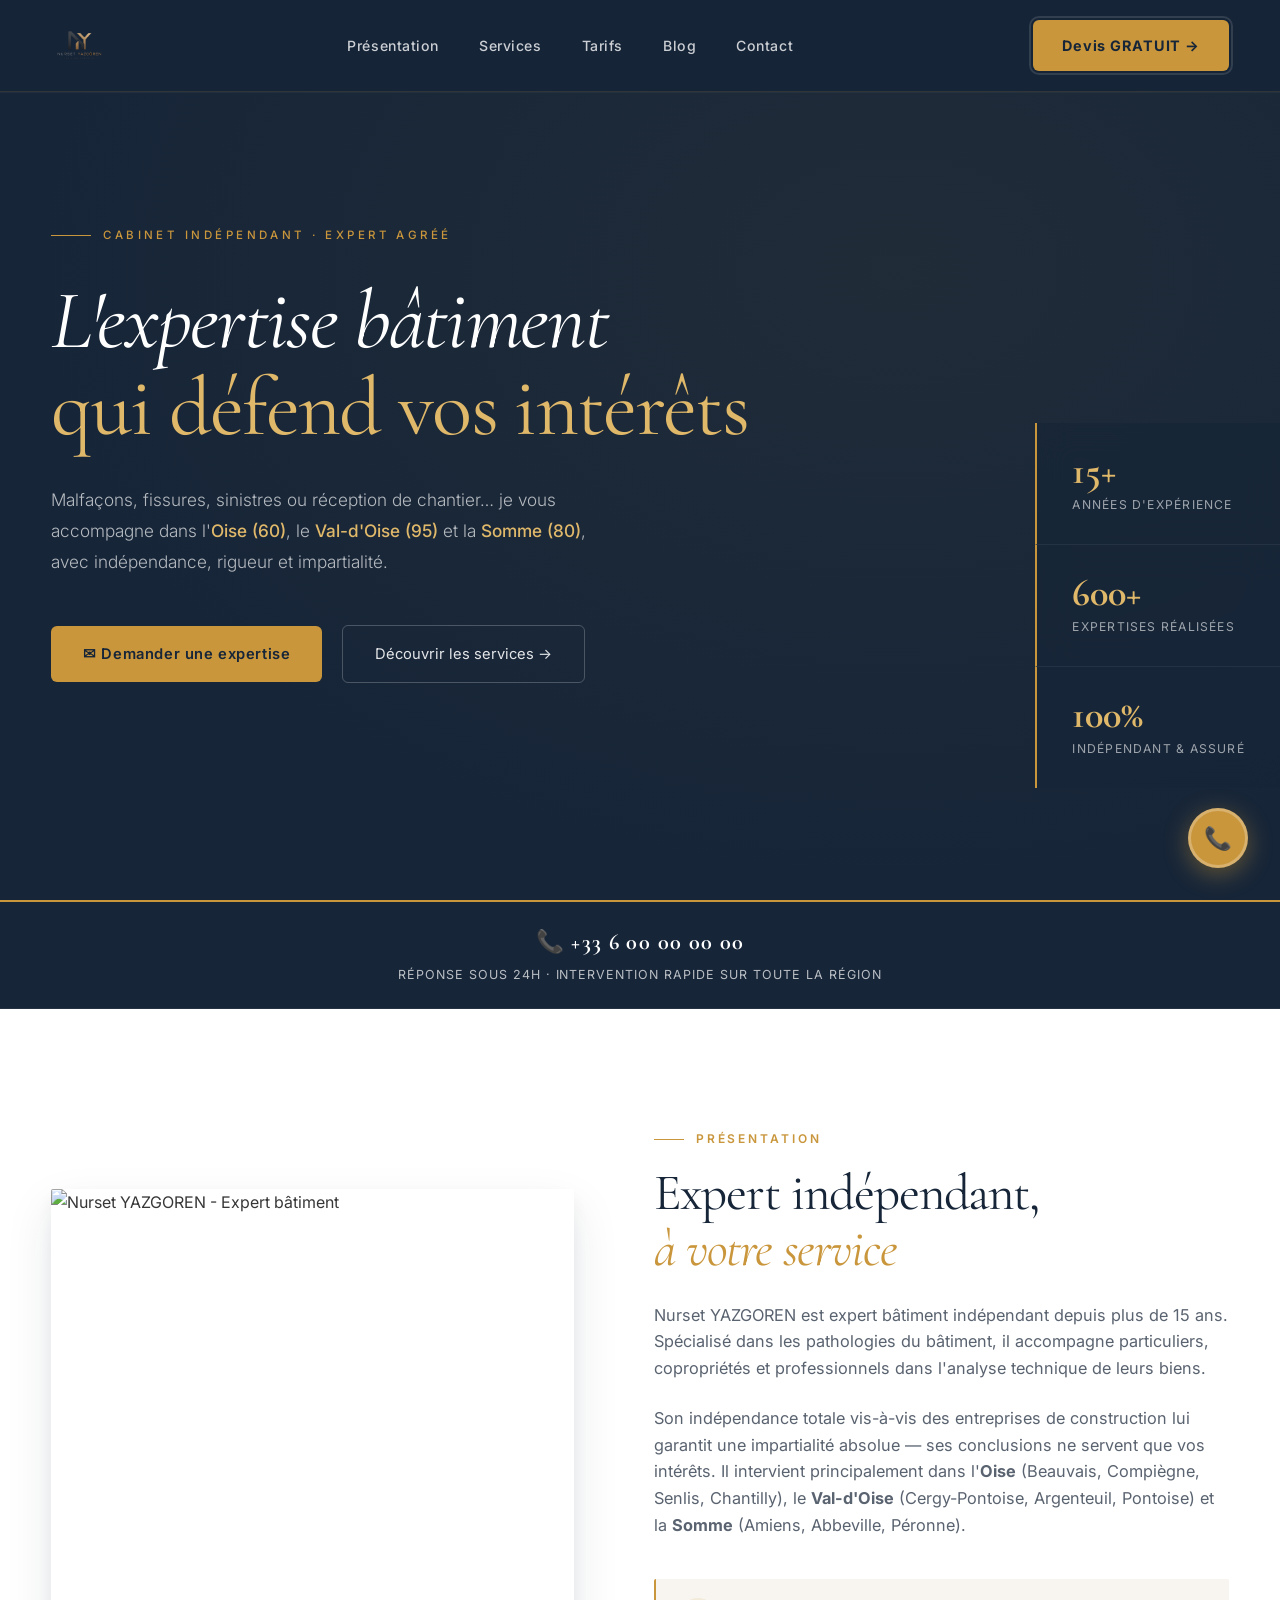
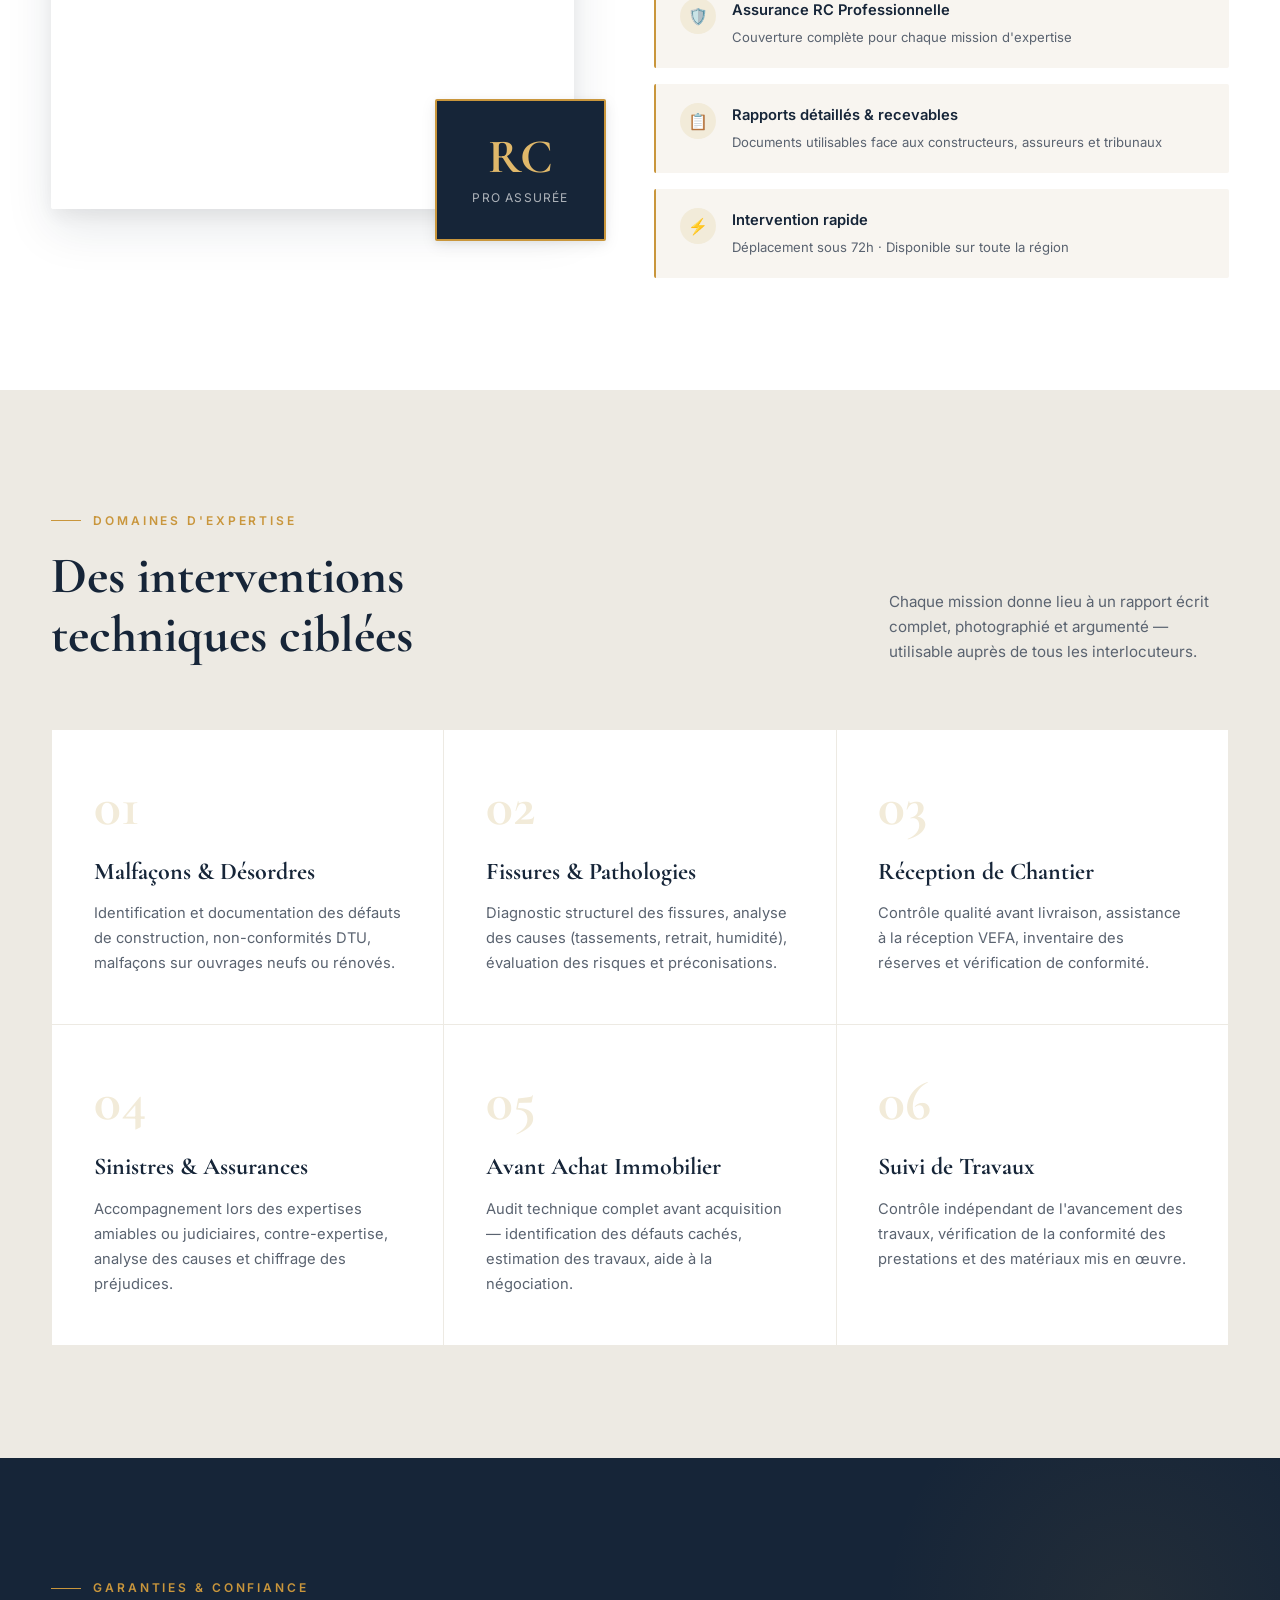
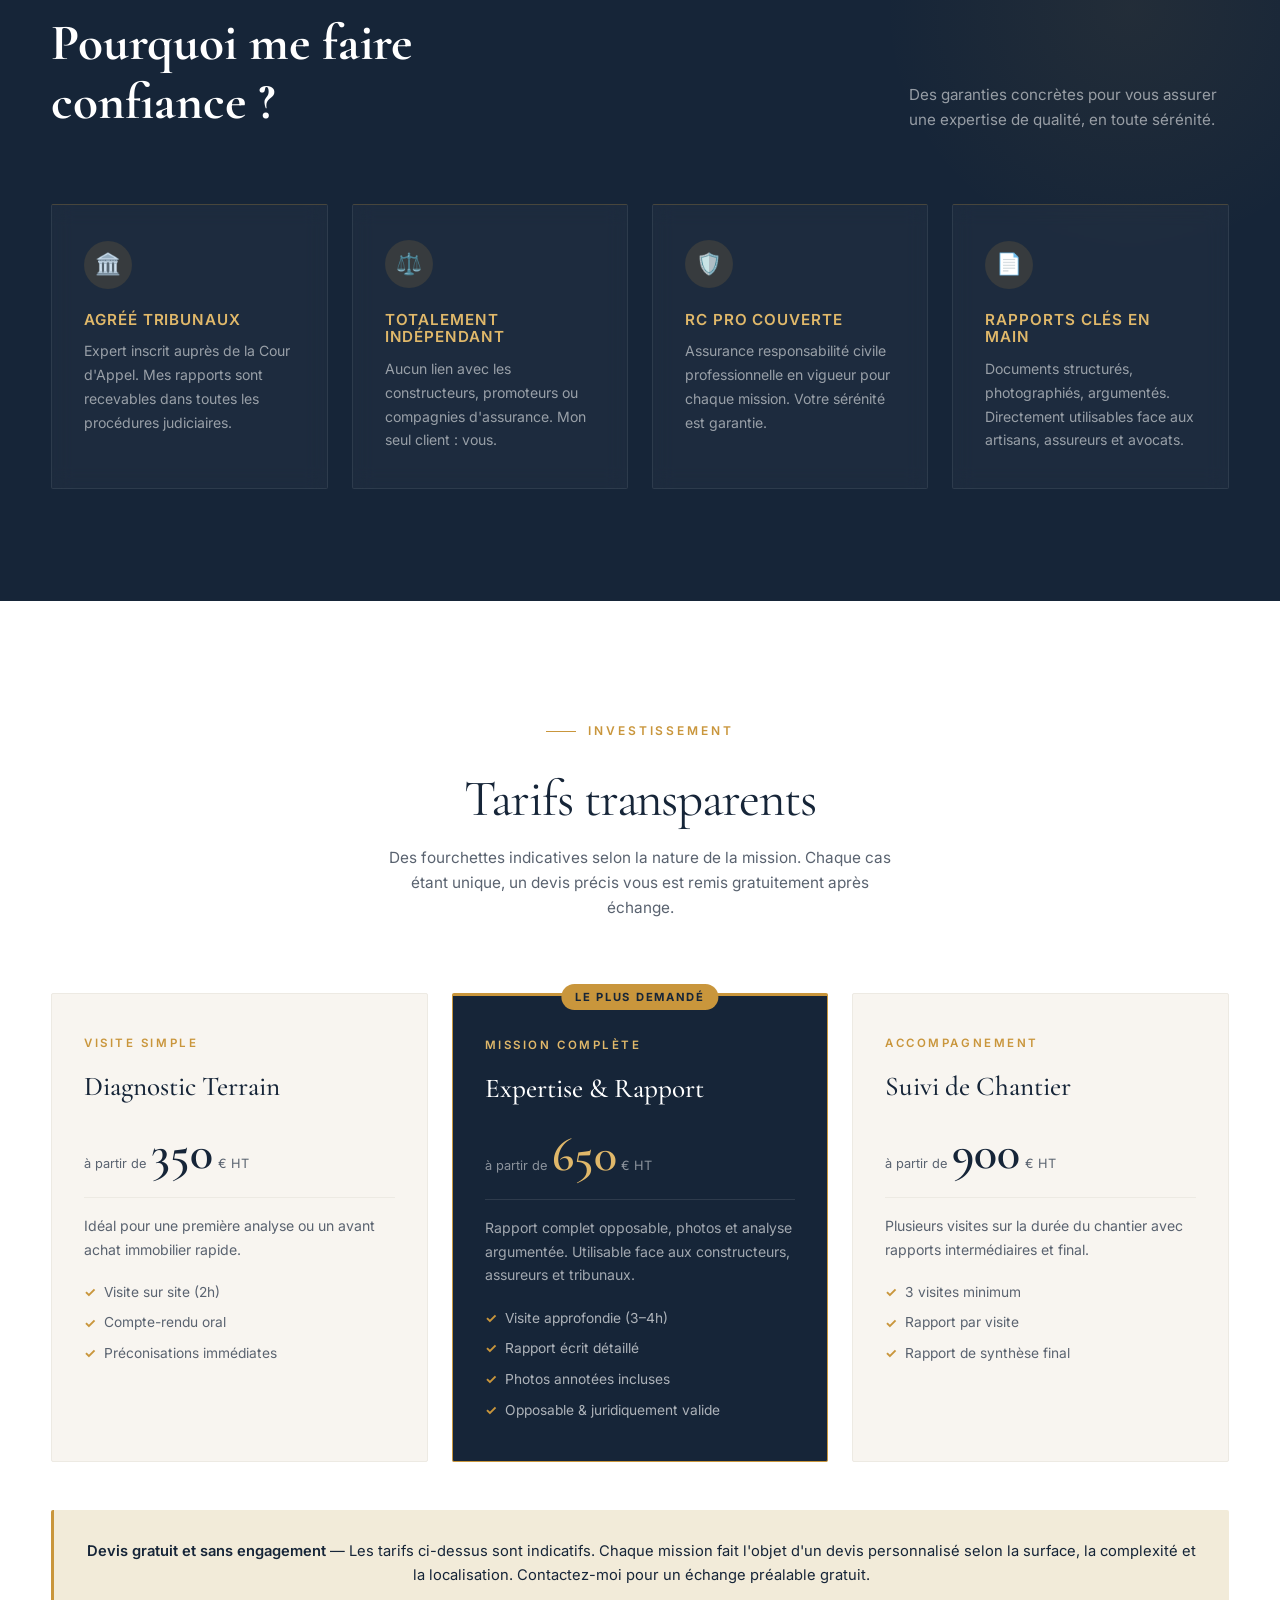
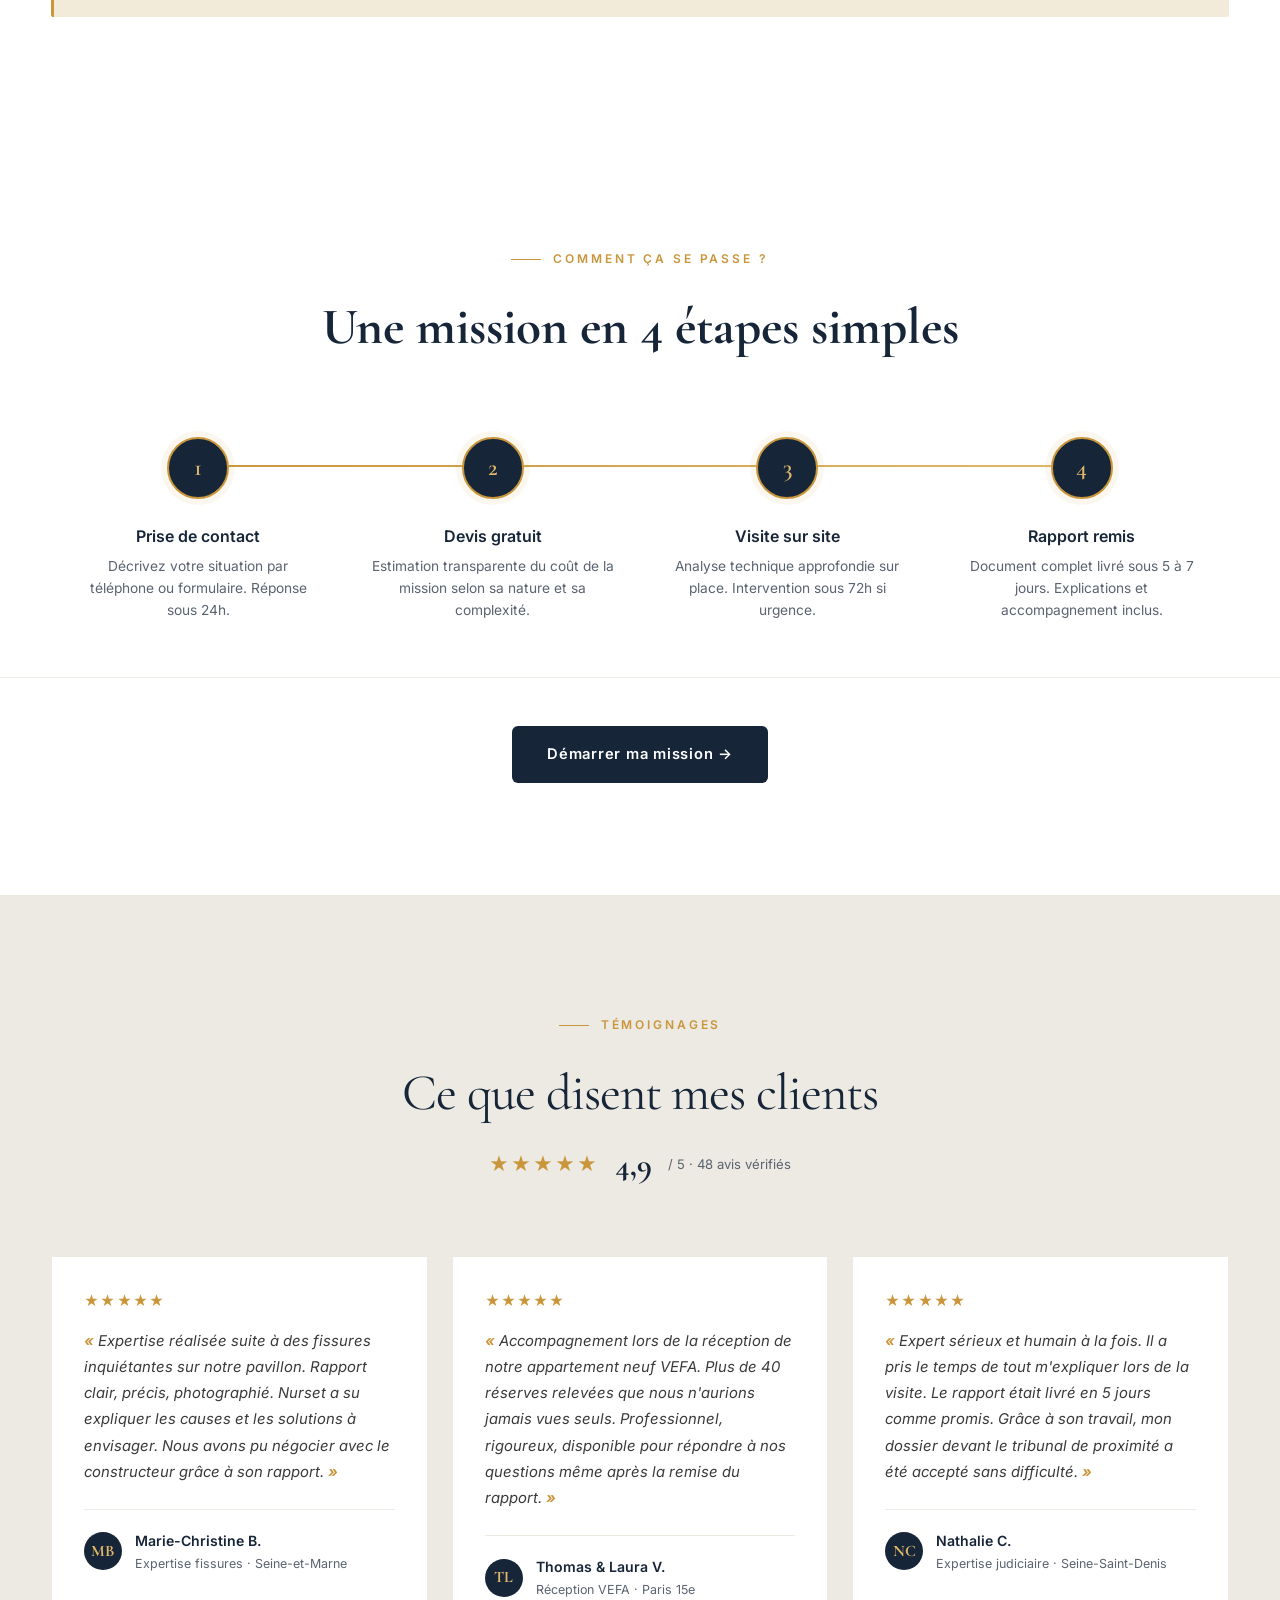
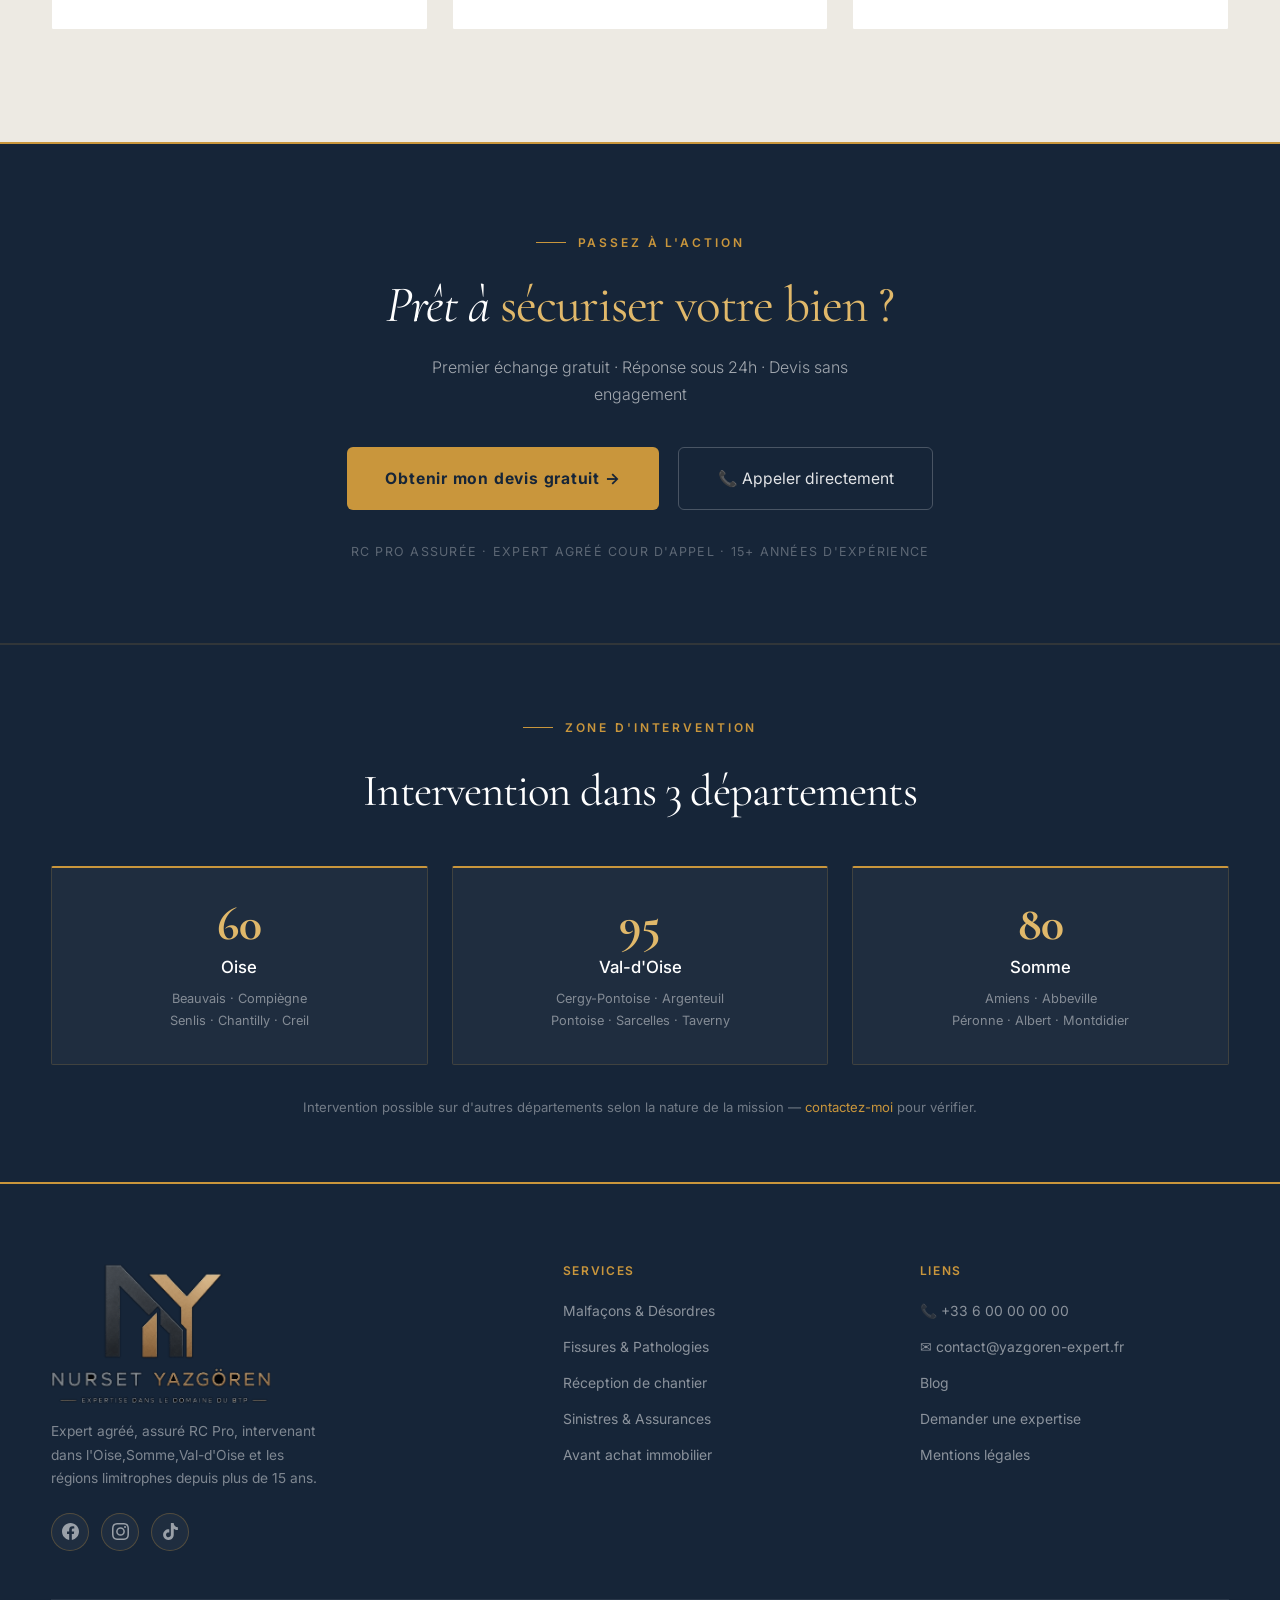
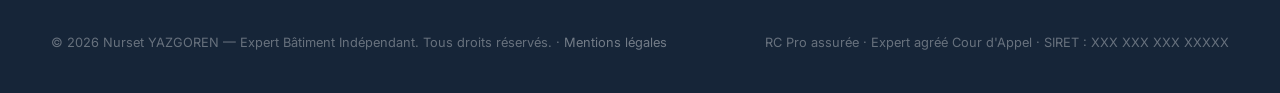
==== commit 95e83677: "Add files via upload" ====
--- a/index.html
+++ b/index.html
@@ -1054,7 +1054,7 @@
       line-height: 1.7;
     }
 
-    .footer-col h4 {
+    .footer-col h2 {
       font-family: 'Inter', sans-serif;
       font-size: 0.75rem;
       font-weight: 600;
@@ -1506,6 +1506,44 @@
     }
 
 
+    /* ─── SOCIAL LINKS ─── */
+    .footer-social {
+      display: flex;
+      gap: 0.75rem;
+      margin-top: 1.4rem;
+    }
+
+    .footer-social a {
+      width: 38px;
+      height: 38px;
+      border-radius: 50%;
+      display: flex;
+      align-items: center;
+      justify-content: center;
+      border: 1px solid rgba(201,150,60,0.3);
+      background: rgba(255,255,255,0.04);
+      transition: all 0.25s ease;
+      text-decoration: none;
+    }
+
+    .footer-social a:hover {
+      background: var(--gold);
+      border-color: var(--gold);
+      transform: translateY(-2px);
+      box-shadow: 0 6px 16px rgba(201,150,60,0.35);
+    }
+
+    .footer-social a svg {
+      width: 17px;
+      height: 17px;
+      fill: rgba(255,255,255,0.55);
+      transition: fill 0.25s ease;
+    }
+
+    .footer-social a:hover svg {
+      fill: var(--navy);
+    }
+
     /* ─── FAB STICKY ─── */
     .fab-container {
       position: fixed;
@@ -2301,10 +2339,21 @@
             <img src="img/log1 .png" alt="Nurset YAZGÖREN — Expert Bâtiment BTP" class="logo-img-footer-real">
           </div>
           <p>Expert agréé, assuré RC Pro, intervenant dans l'Oise,Somme,Val-d'Oise et les régions limitrophes depuis plus de 15 ans.</p>
+          <div class="footer-social">
+            <a href="https://www.facebook.com/" target="_blank" rel="noopener" aria-label="Facebook">
+              <svg viewBox="0 0 24 24" xmlns="http://www.w3.org/2000/svg"><path d="M24 12.073C24 5.405 18.627 0 12 0S0 5.405 0 12.073C0 18.1 4.388 23.094 10.125 24v-8.437H7.078v-3.49h3.047v-2.66c0-3.025 1.791-4.697 4.533-4.697 1.312 0 2.686.236 2.686.236v2.97h-1.513c-1.491 0-1.956.93-1.956 1.887v2.264h3.328l-.532 3.49h-2.796V24C19.612 23.094 24 18.1 24 12.073z"/></svg>
+            </a>
+            <a href="https://www.instagram.com/" target="_blank" rel="noopener" aria-label="Instagram">
+              <svg viewBox="0 0 24 24" xmlns="http://www.w3.org/2000/svg"><path d="M12 2.163c3.204 0 3.584.012 4.85.07 3.252.148 4.771 1.691 4.919 4.919.058 1.265.069 1.645.069 4.849 0 3.205-.012 3.584-.069 4.849-.149 3.225-1.664 4.771-4.919 4.919-1.266.058-1.644.07-4.85.07-3.204 0-3.584-.012-4.849-.07-3.26-.149-4.771-1.699-4.919-4.92-.058-1.265-.07-1.644-.07-4.849 0-3.204.013-3.583.07-4.849.149-3.227 1.664-4.771 4.919-4.919 1.266-.057 1.645-.069 4.849-.069zM12 0C8.741 0 8.333.014 7.053.072 2.695.272.273 2.69.073 7.052.014 8.333 0 8.741 0 12c0 3.259.014 3.668.072 4.948.2 4.358 2.618 6.78 6.98 6.98C8.333 23.986 8.741 24 12 24c3.259 0 3.668-.014 4.948-.072 4.354-.2 6.782-2.618 6.979-6.98.059-1.28.073-1.689.073-4.948 0-3.259-.014-3.667-.072-4.947-.196-4.354-2.617-6.78-6.979-6.98C15.668.014 15.259 0 12 0zm0 5.838a6.162 6.162 0 100 12.324 6.162 6.162 0 000-12.324zM12 16a4 4 0 110-8 4 4 0 010 8zm6.406-11.845a1.44 1.44 0 100 2.881 1.44 1.44 0 000-2.881z"/></svg>
+            </a>
+            <a href="https://www.tiktok.com/" target="_blank" rel="noopener" aria-label="TikTok">
+              <svg viewBox="0 0 24 24" xmlns="http://www.w3.org/2000/svg"><path d="M12.525.02c1.31-.02 2.61-.01 3.91-.02.08 1.53.63 3.09 1.75 4.17 1.12 1.11 2.7 1.62 4.24 1.79v4.03c-1.44-.05-2.89-.35-4.2-.97-.57-.26-1.1-.59-1.62-.93-.01 2.92.01 5.84-.02 8.75-.08 1.4-.54 2.79-1.35 3.94-1.31 1.92-3.58 3.17-5.91 3.21-1.43.08-2.86-.31-4.08-1.03-2.02-1.19-3.44-3.37-3.65-5.71-.02-.5-.03-1-.01-1.49.18-1.9 1.12-3.72 2.58-4.96 1.66-1.44 3.98-2.13 6.15-1.72.02 1.48-.04 2.96-.04 4.44-.99-.32-2.15-.23-3.02.37-.63.41-1.11 1.04-1.36 1.75-.21.51-.15 1.07-.14 1.61.24 1.64 1.82 3.02 3.5 2.87 1.12-.01 2.19-.66 2.77-1.61.19-.33.4-.67.41-1.06.1-1.79.06-3.57.07-5.36.01-4.03-.01-8.05.02-12.07z"/></svg>
+            </a>
+          </div>
         </div>
 
         <div class="footer-col">
-          <h4>Services</h4>
+          <h2>Services</h2>
           <ul>
             <li><a href="#services">Malfaçons & Désordres</a></li>
             <li><a href="#services">Fissures & Pathologies</a></li>
@@ -2315,7 +2364,7 @@
         </div>
 
         <div class="footer-col">
-          <h4>Liens</h4>
+          <h2>Liens</h2>
           <ul>
             <li><a href="tel:+33600000000">📞 +33 6 00 00 00 00</a></li>
             <li><a href="mailto:contact@yazgoren-expert.fr">✉ contact@yazgoren-expert.fr</a></li>
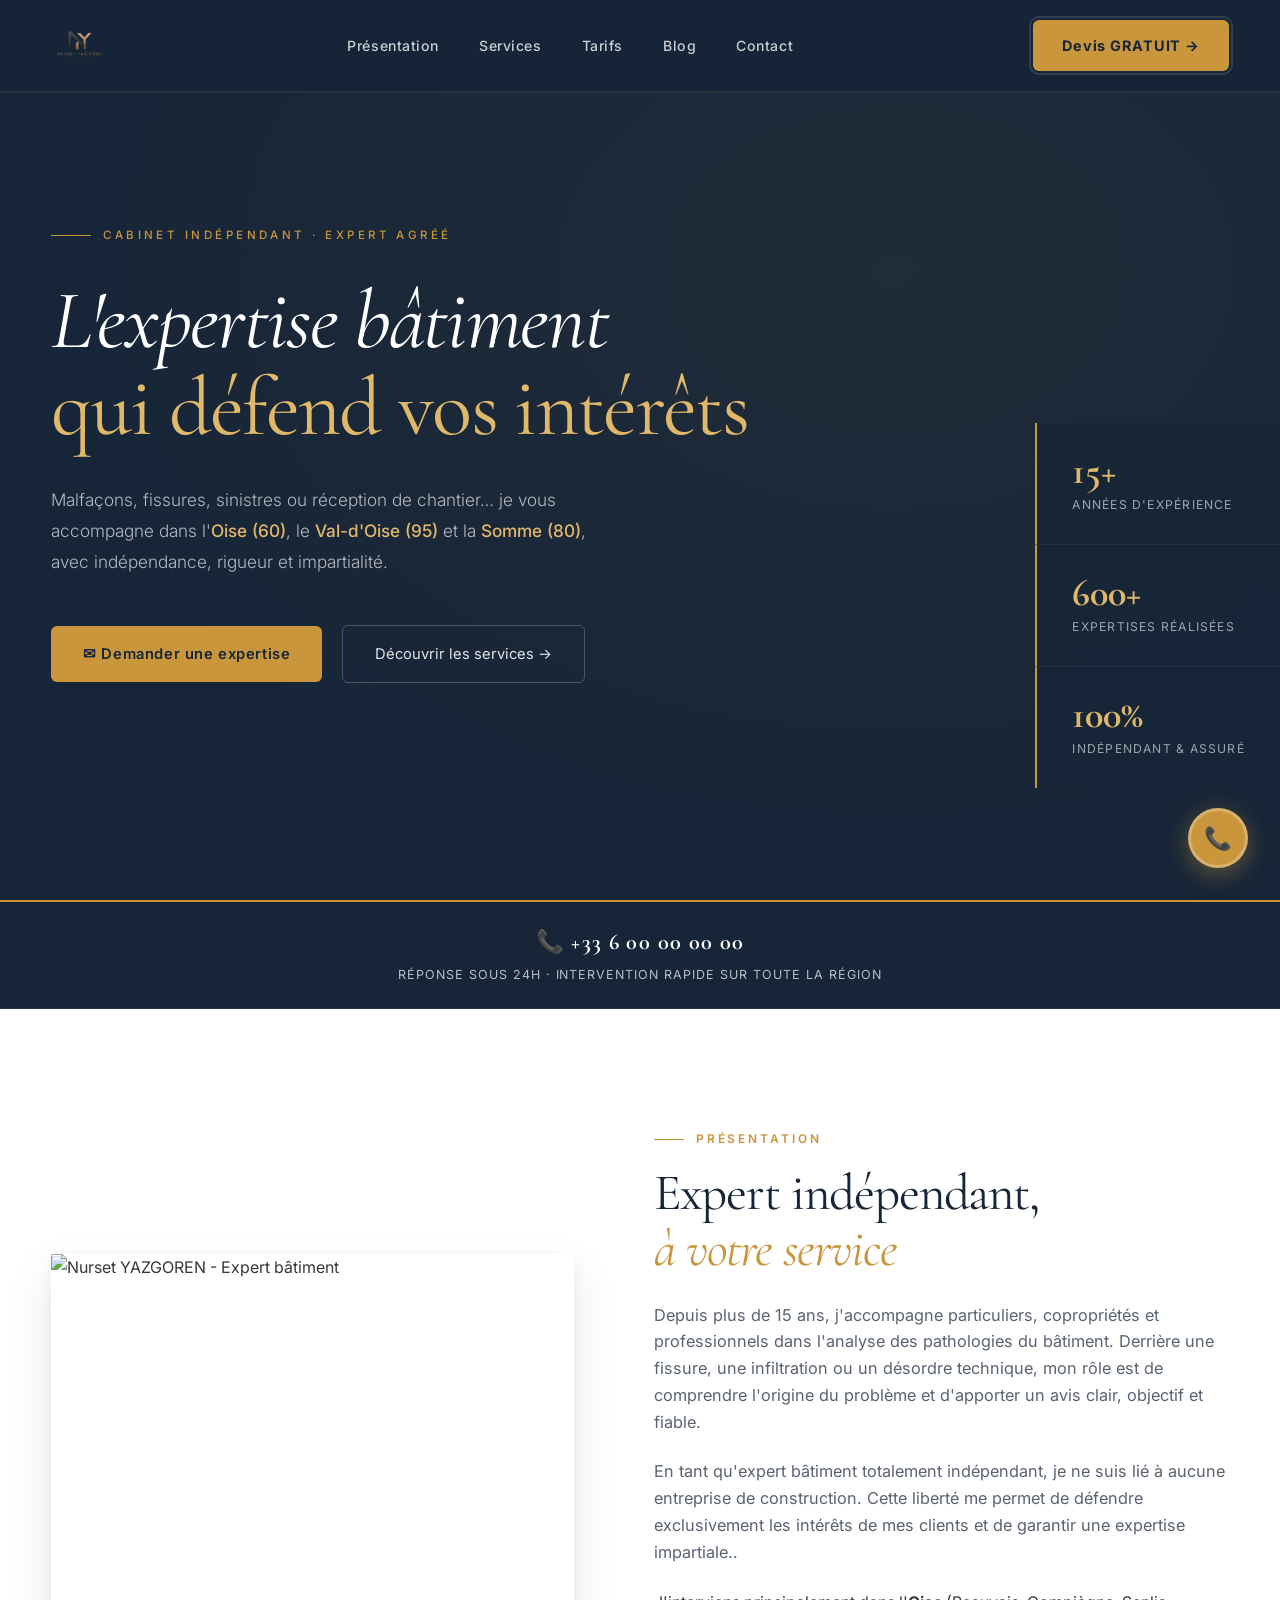
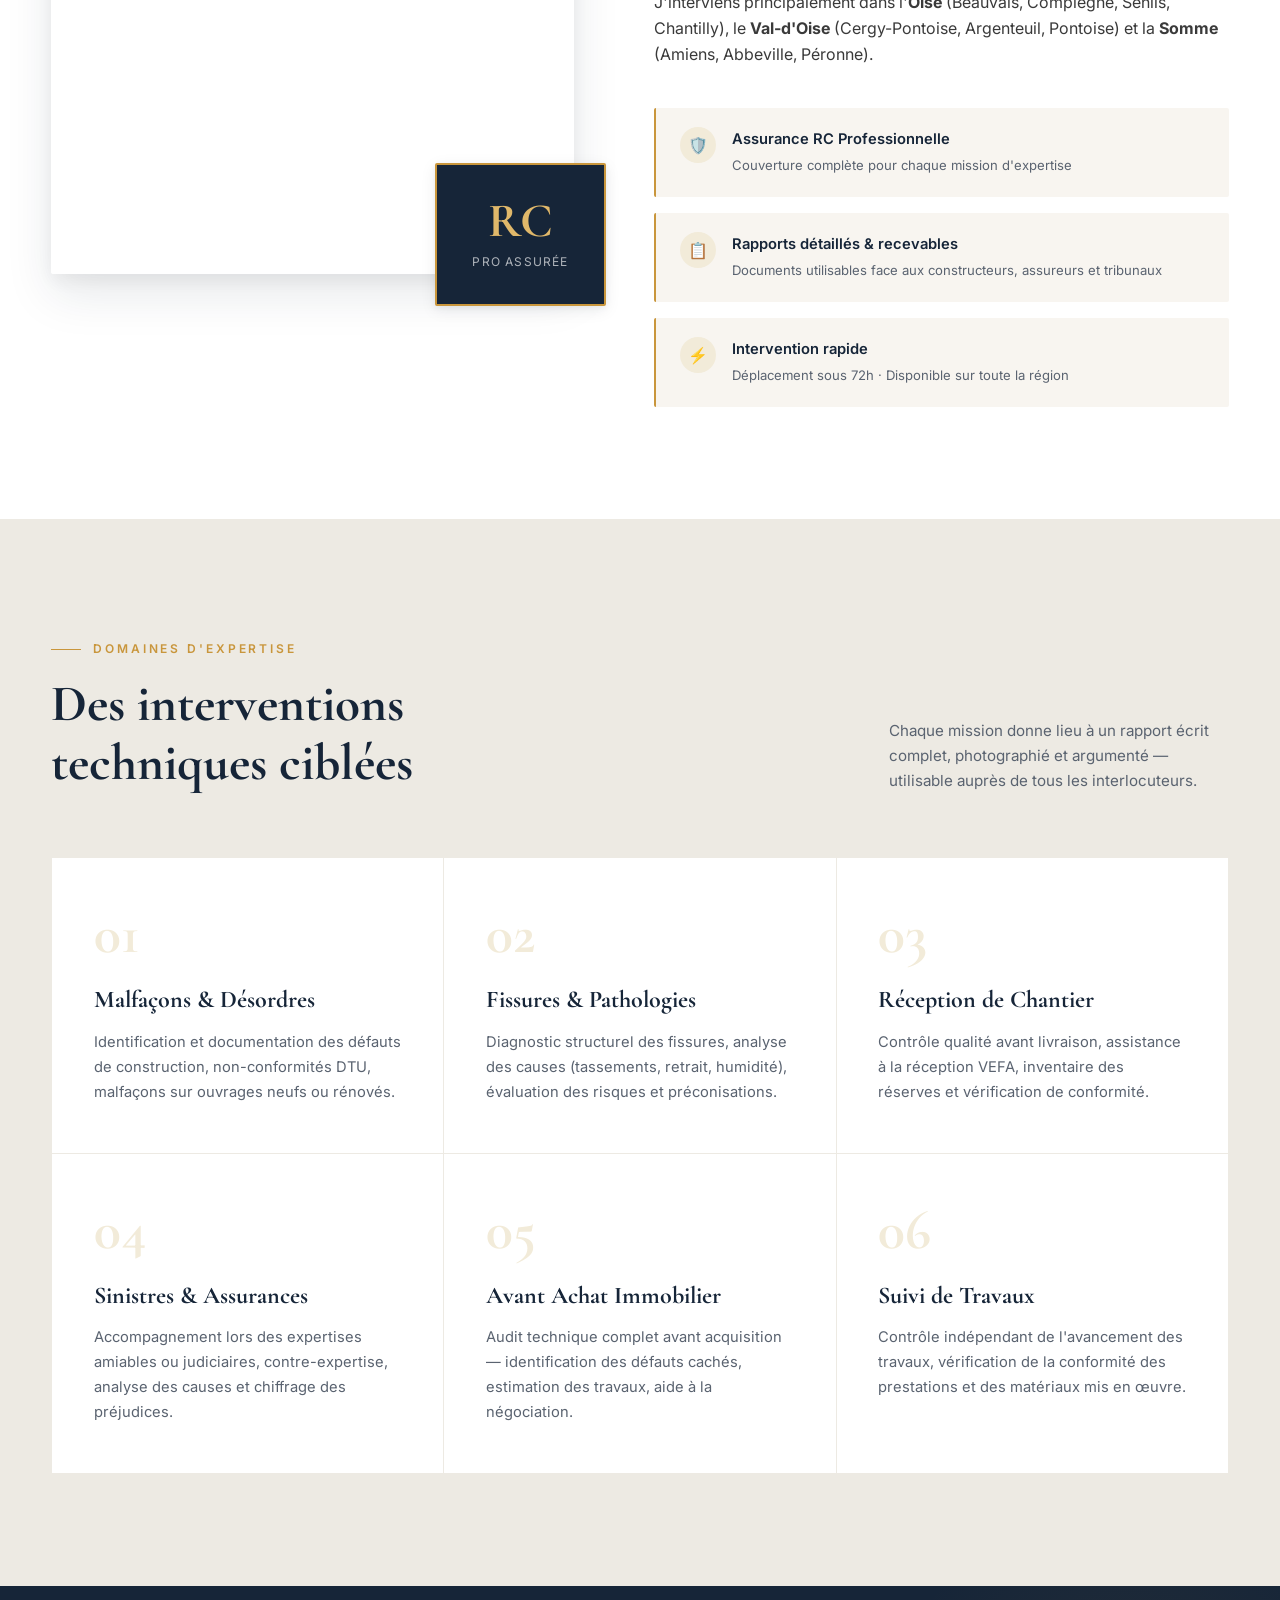
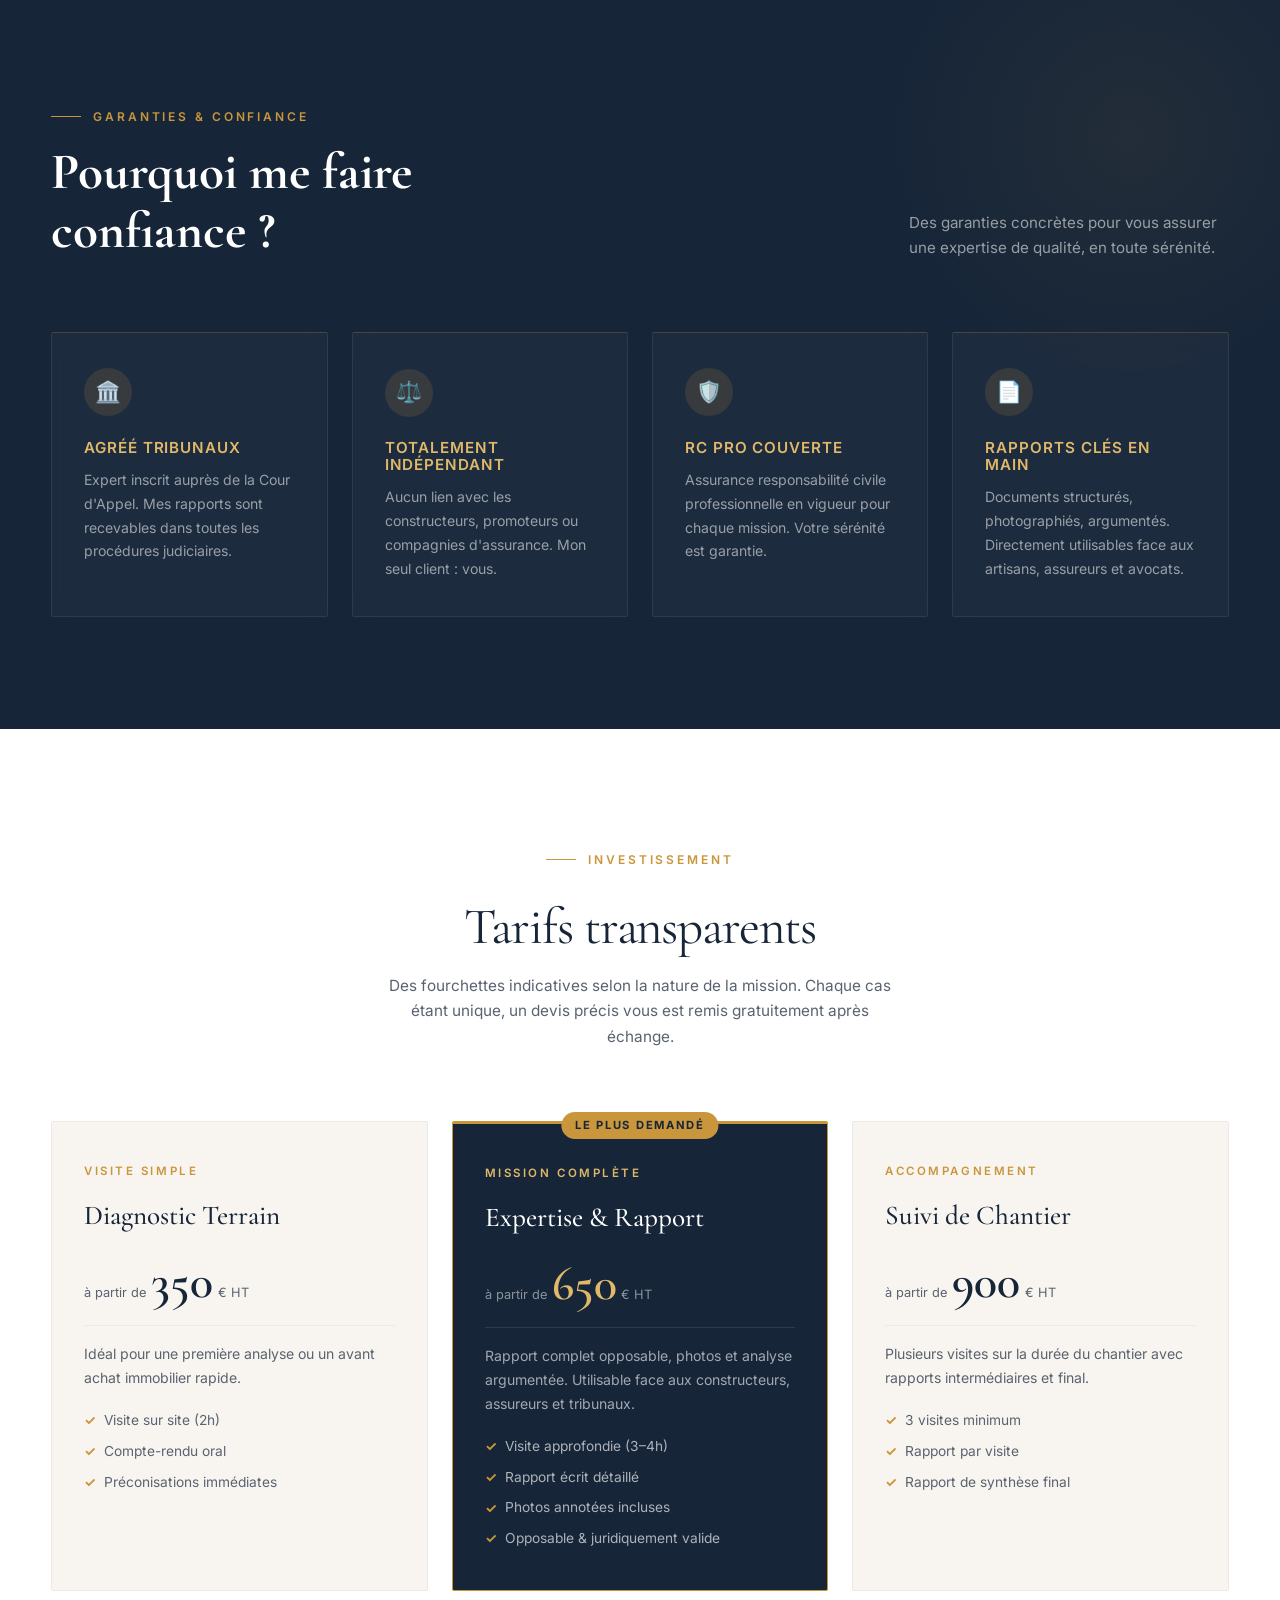
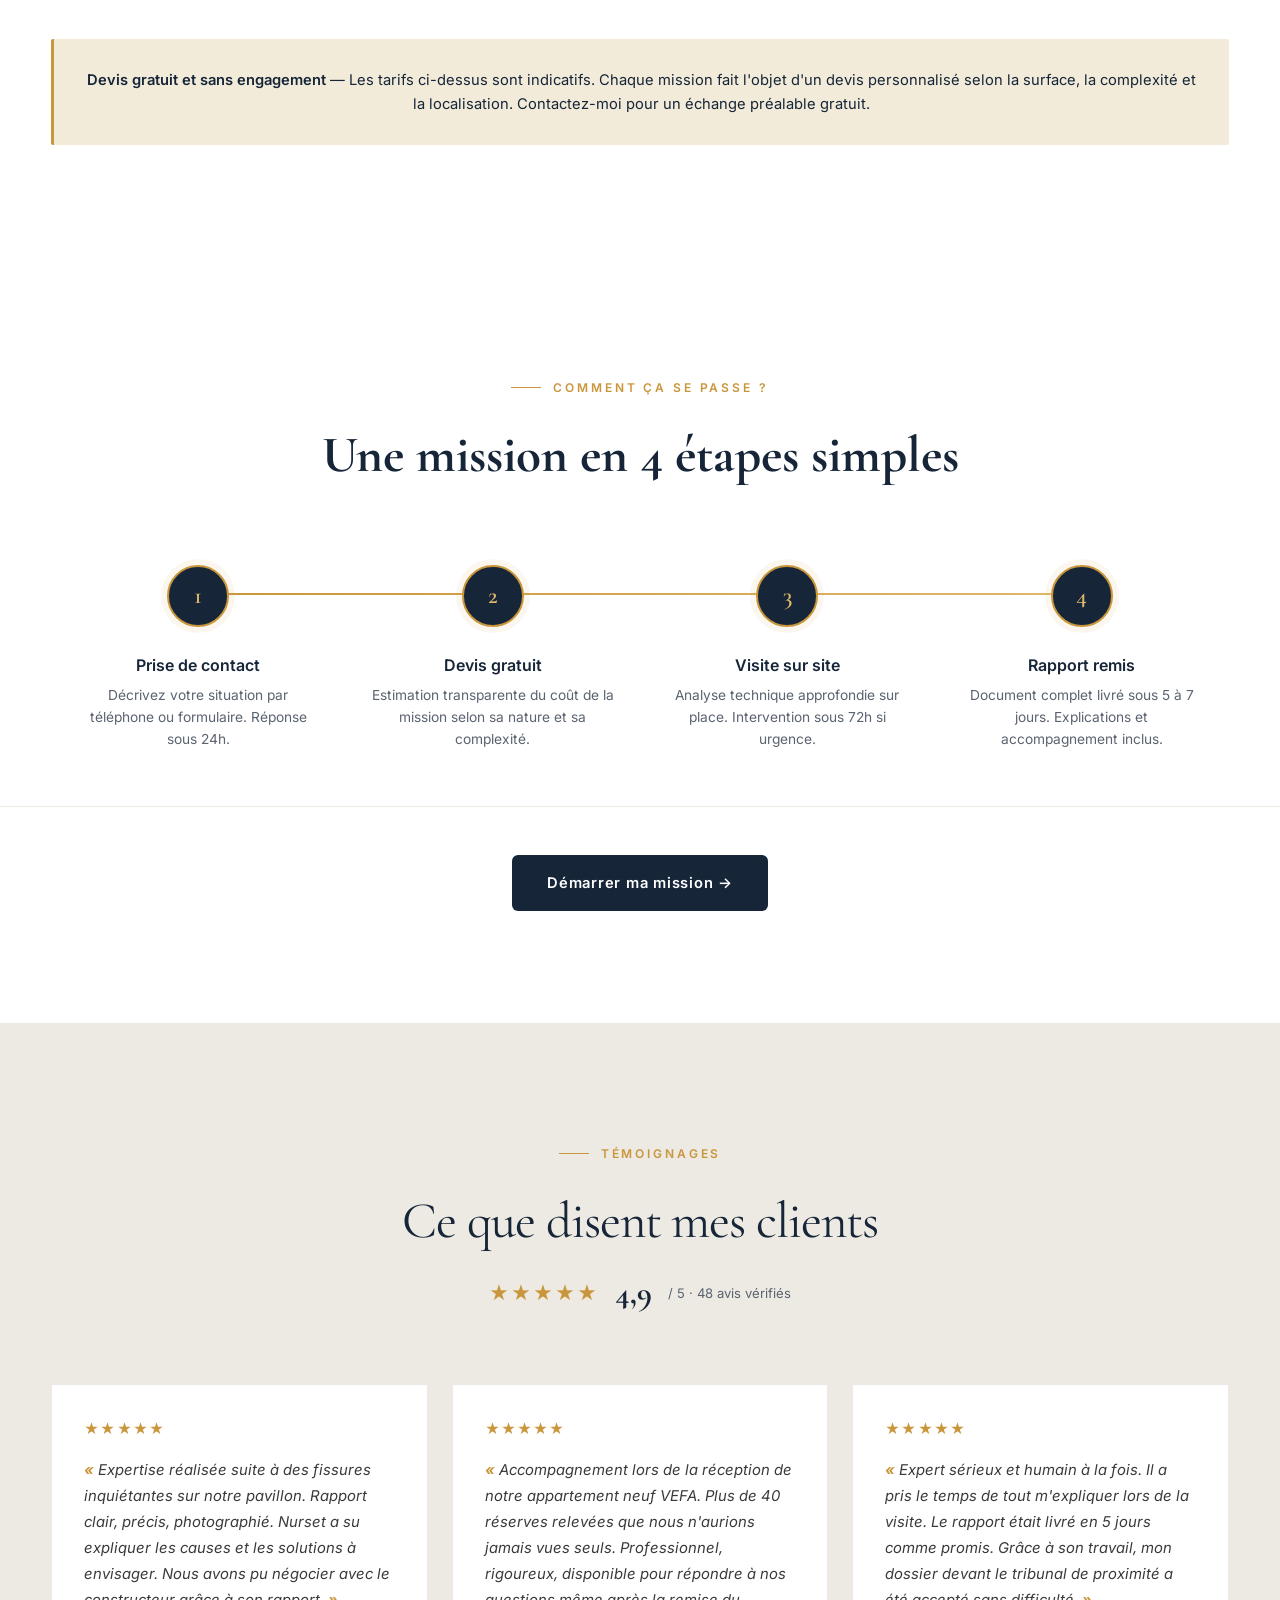
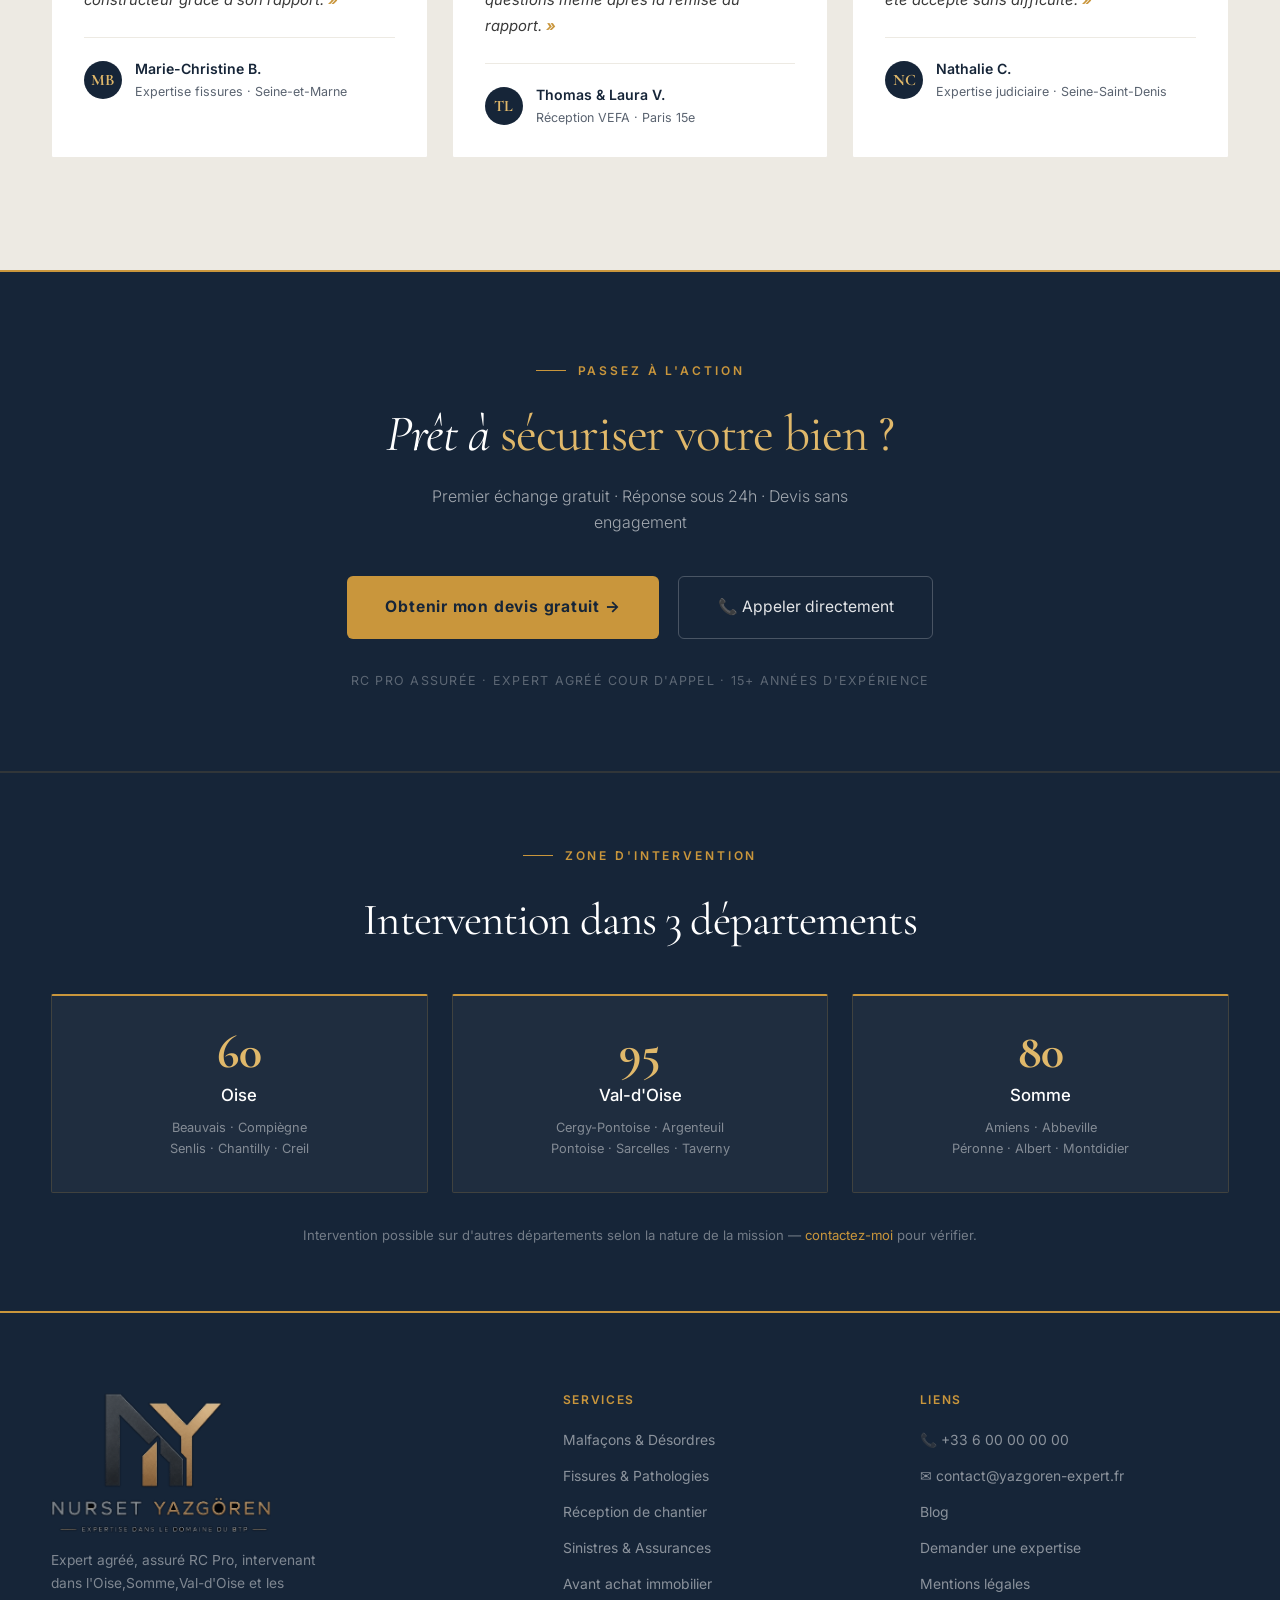
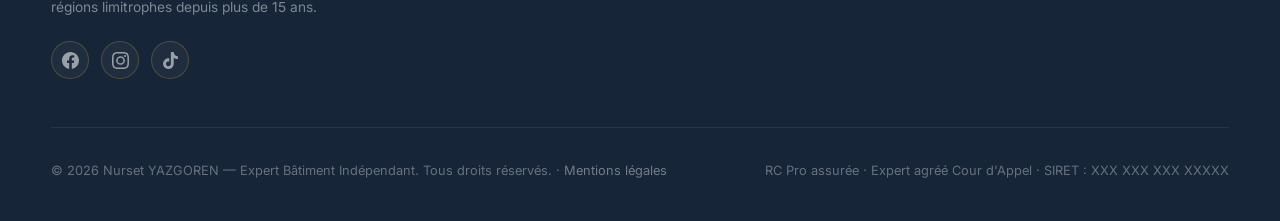
==== commit 278a3cdb: "Add files via upload" ====
--- a/index.html
+++ b/index.html
@@ -1506,44 +1506,44 @@
     }
 
 
-    /* ─── SOCIAL LINKS ─── */
-    .footer-social {
-      display: flex;
-      gap: 0.75rem;
-      margin-top: 1.4rem;
-    }
-
-    .footer-social a {
-      width: 38px;
-      height: 38px;
-      border-radius: 50%;
-      display: flex;
-      align-items: center;
-      justify-content: center;
-      border: 1px solid rgba(201,150,60,0.3);
-      background: rgba(255,255,255,0.04);
-      transition: all 0.25s ease;
-      text-decoration: none;
-    }
-
-    .footer-social a:hover {
-      background: var(--gold);
-      border-color: var(--gold);
-      transform: translateY(-2px);
-      box-shadow: 0 6px 16px rgba(201,150,60,0.35);
-    }
-
-    .footer-social a svg {
-      width: 17px;
-      height: 17px;
-      fill: rgba(255,255,255,0.55);
-      transition: fill 0.25s ease;
-    }
-
-    .footer-social a:hover svg {
-      fill: var(--navy);
-    }
-
+    /* ─── SOCIAL LINKS ─── */
+    .footer-social {
+      display: flex;
+      gap: 0.75rem;
+      margin-top: 1.4rem;
+    }
+
+    .footer-social a {
+      width: 38px;
+      height: 38px;
+      border-radius: 50%;
+      display: flex;
+      align-items: center;
+      justify-content: center;
+      border: 1px solid rgba(201,150,60,0.3);
+      background: rgba(255,255,255,0.04);
+      transition: all 0.25s ease;
+      text-decoration: none;
+    }
+
+    .footer-social a:hover {
+      background: var(--gold);
+      border-color: var(--gold);
+      transform: translateY(-2px);
+      box-shadow: 0 6px 16px rgba(201,150,60,0.35);
+    }
+
+    .footer-social a svg {
+      width: 17px;
+      height: 17px;
+      fill: rgba(255,255,255,0.55);
+      transition: fill 0.25s ease;
+    }
+
+    .footer-social a:hover svg {
+      fill: var(--navy);
+    }
+
     /* ─── FAB STICKY ─── */
     .fab-container {
       position: fixed;
@@ -1959,13 +1959,16 @@
           <h2>Expert indépendant,<br><em>à votre service</em></h2>
 
           <p>
-            Nurset YAZGOREN est expert bâtiment indépendant depuis plus de 15 ans. 
-            Spécialisé dans les pathologies du bâtiment, il accompagne particuliers, 
-            copropriétés et professionnels dans l'analyse technique de leurs biens.
+            Depuis plus de 15 ans, j'accompagne particuliers, copropriétés et professionnels dans l'analyse des pathologies du bâtiment. 
+            Derrière une fissure, une infiltration ou un désordre technique, mon rôle est de comprendre l'origine du problème et d'apporter un avis clair, objectif et fiable.
           </p>
 
           <p>
-            Son indépendance totale vis-à-vis des entreprises de construction lui garantit une impartialité absolue — ses conclusions ne servent que vos intérêts. Il intervient principalement dans l'<strong>Oise</strong> (Beauvais, Compiègne, Senlis, Chantilly), le <strong>Val-d'Oise</strong> (Cergy-Pontoise, Argenteuil, Pontoise) et la <strong>Somme</strong> (Amiens, Abbeville, Péronne).
+            En tant qu'expert bâtiment totalement indépendant, je ne suis lié à aucune entreprise de construction. Cette liberté me permet de défendre exclusivement les intérêts de mes clients et de garantir une expertise impartiale.. 
+          </p>
+          J'interviens principalement dans l'<strong>Oise</strong> (Beauvais, Compiègne, Senlis, Chantilly), le <strong>Val-d'Oise</strong> (Cergy-Pontoise, Argenteuil, Pontoise) et la <strong>Somme</strong> (Amiens, Abbeville, Péronne).
+          <p>
+
           </p>
 
           <div class="cert-list">
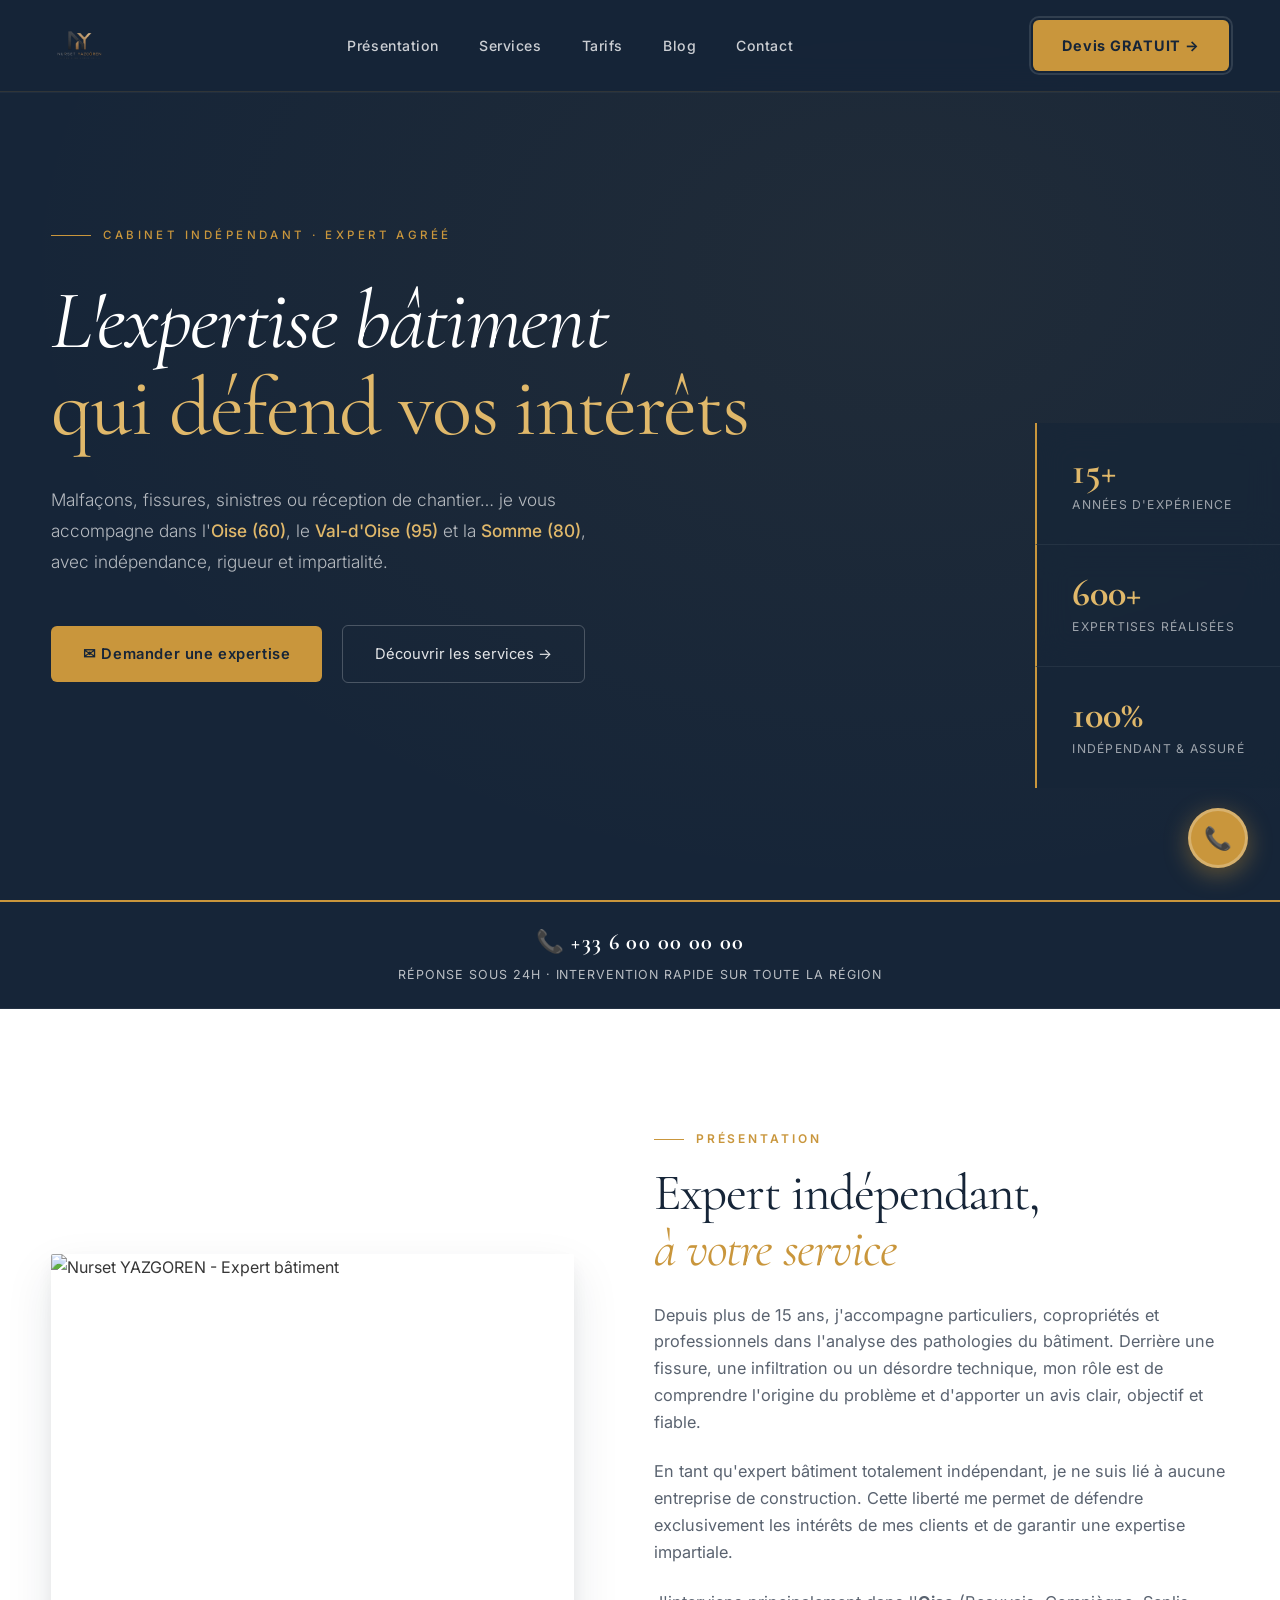
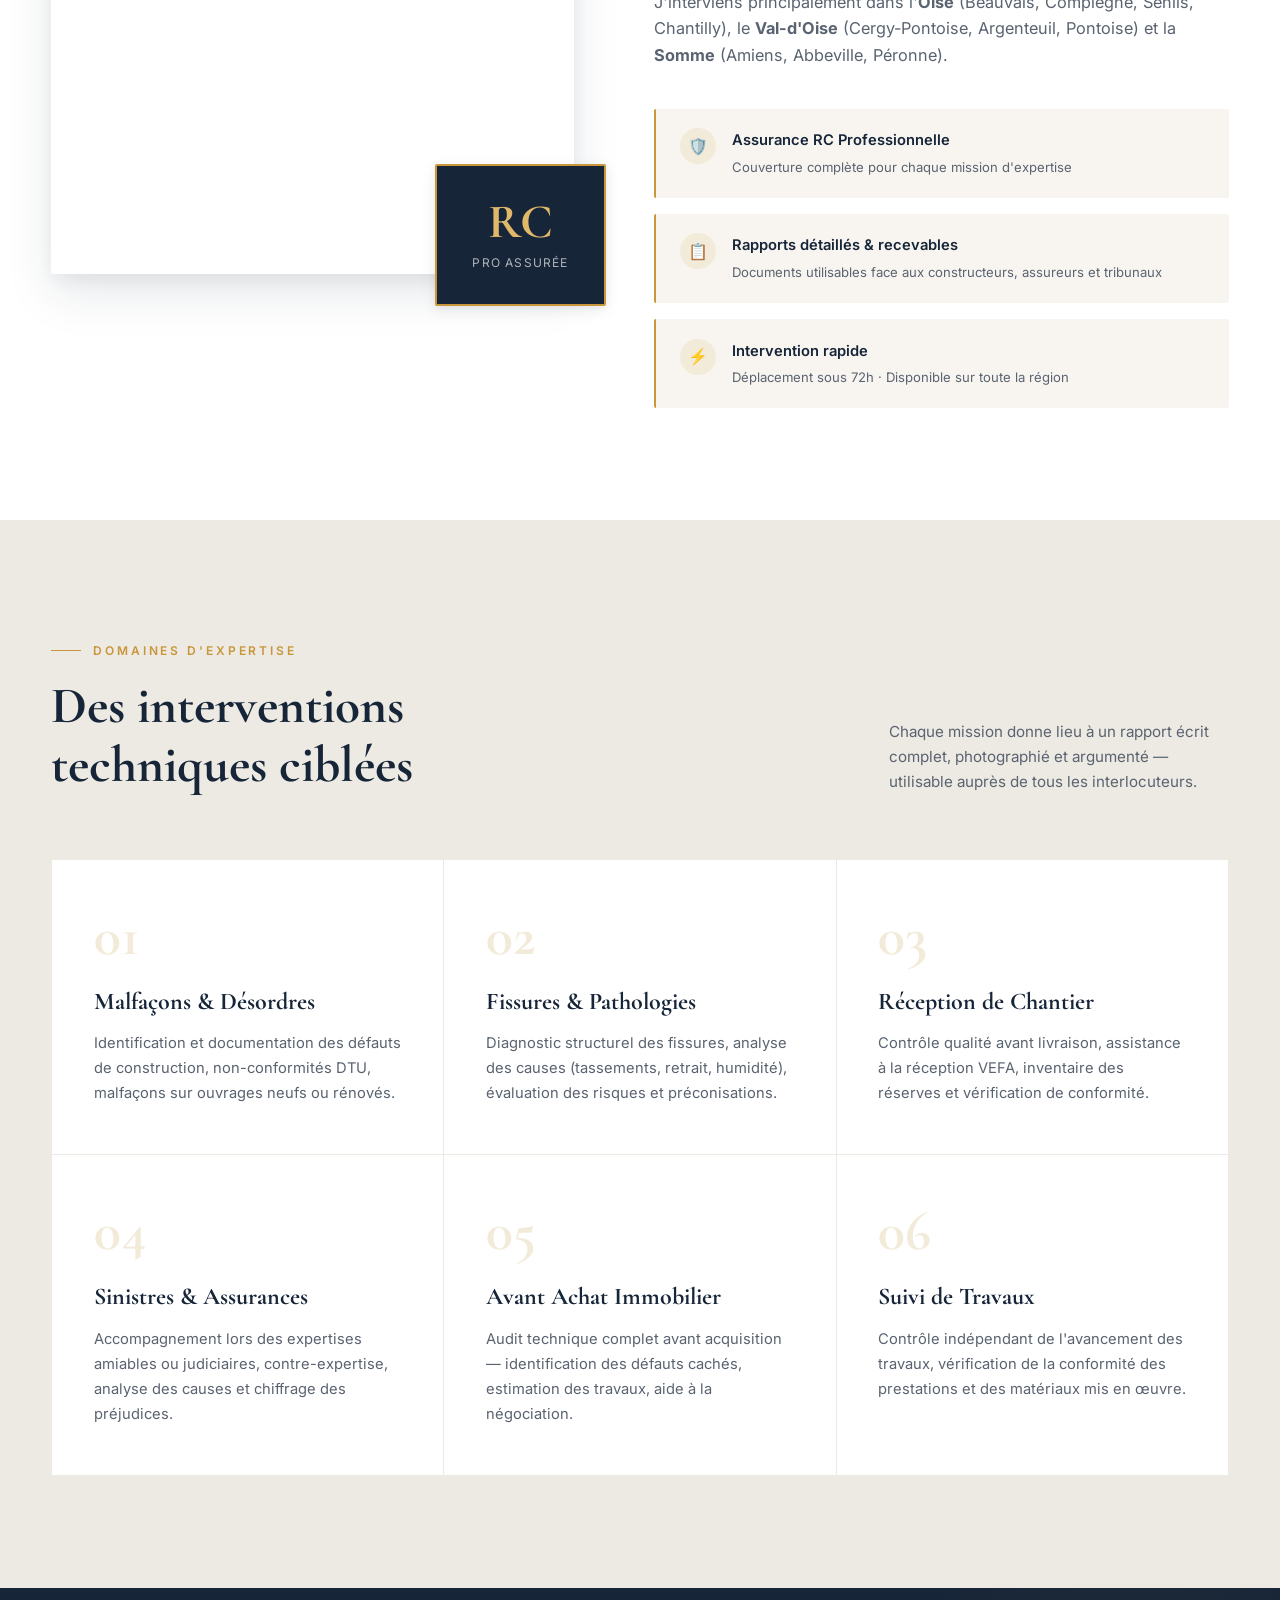
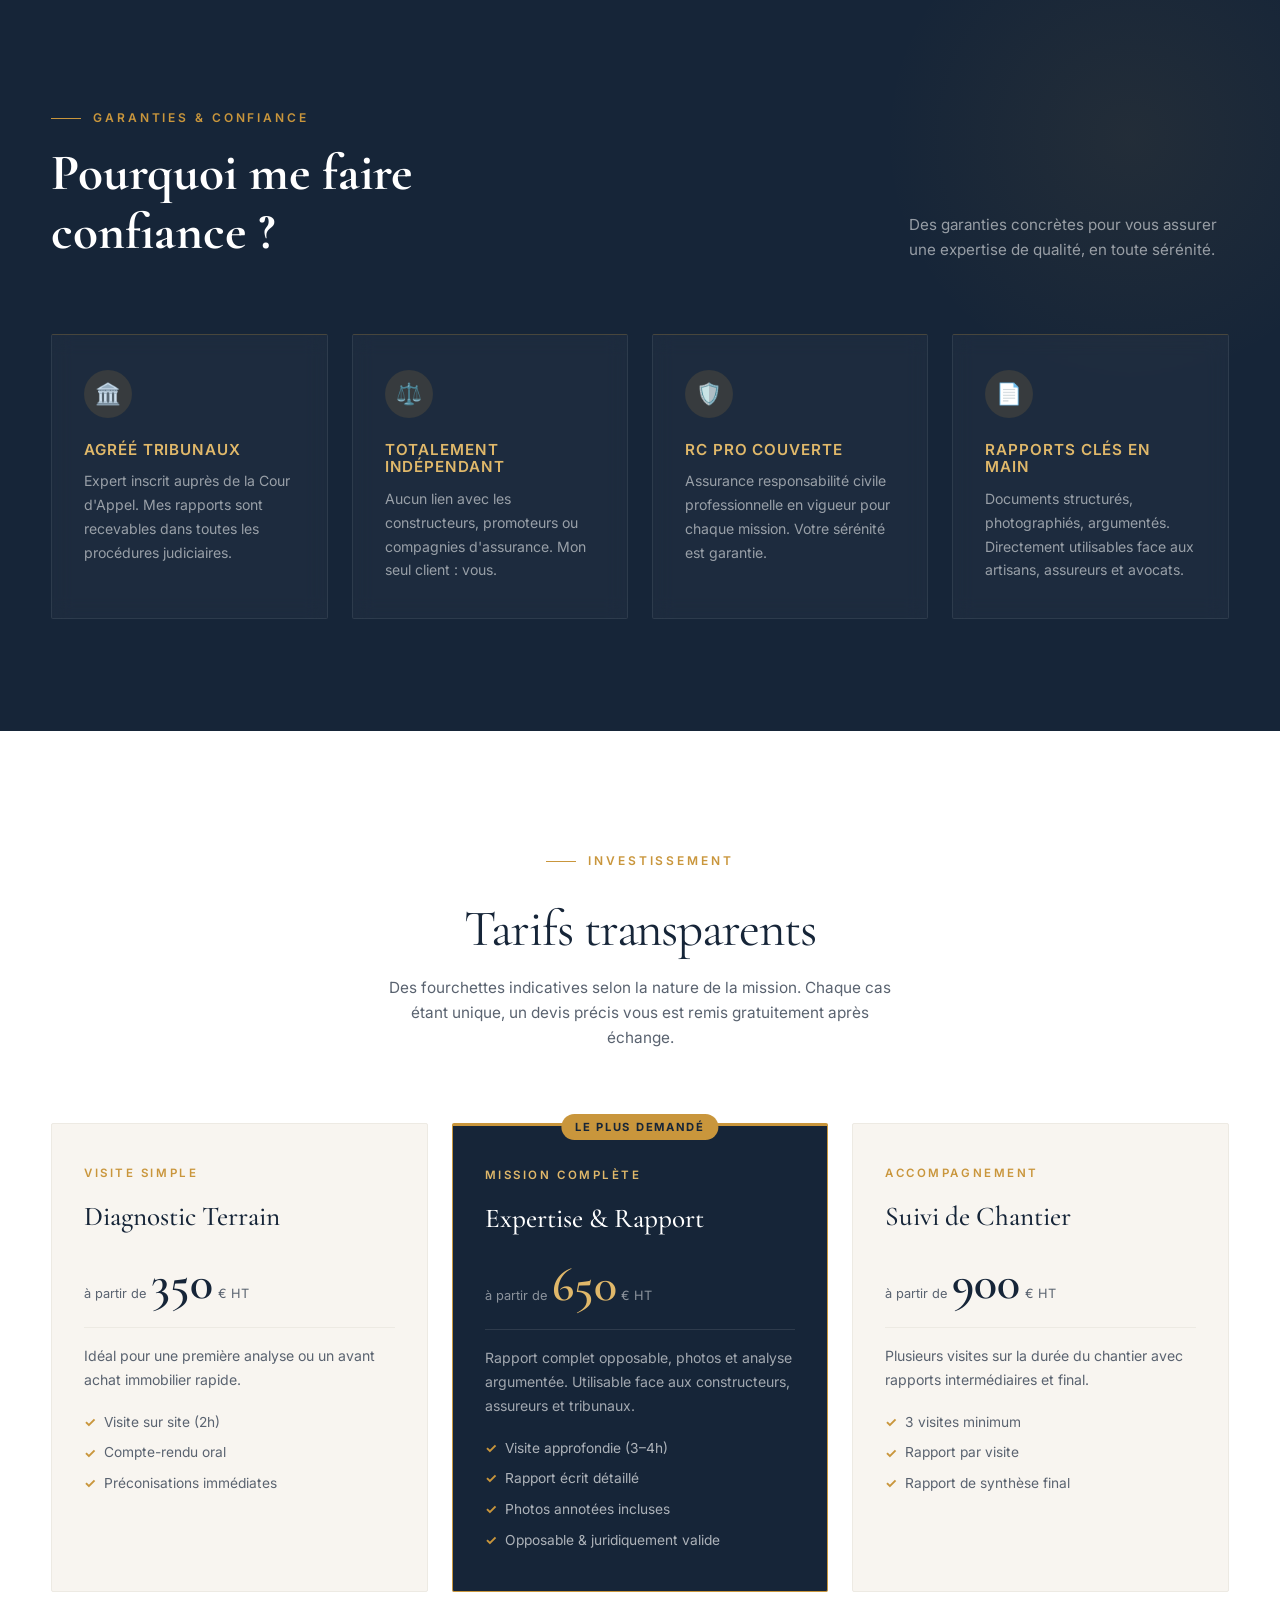
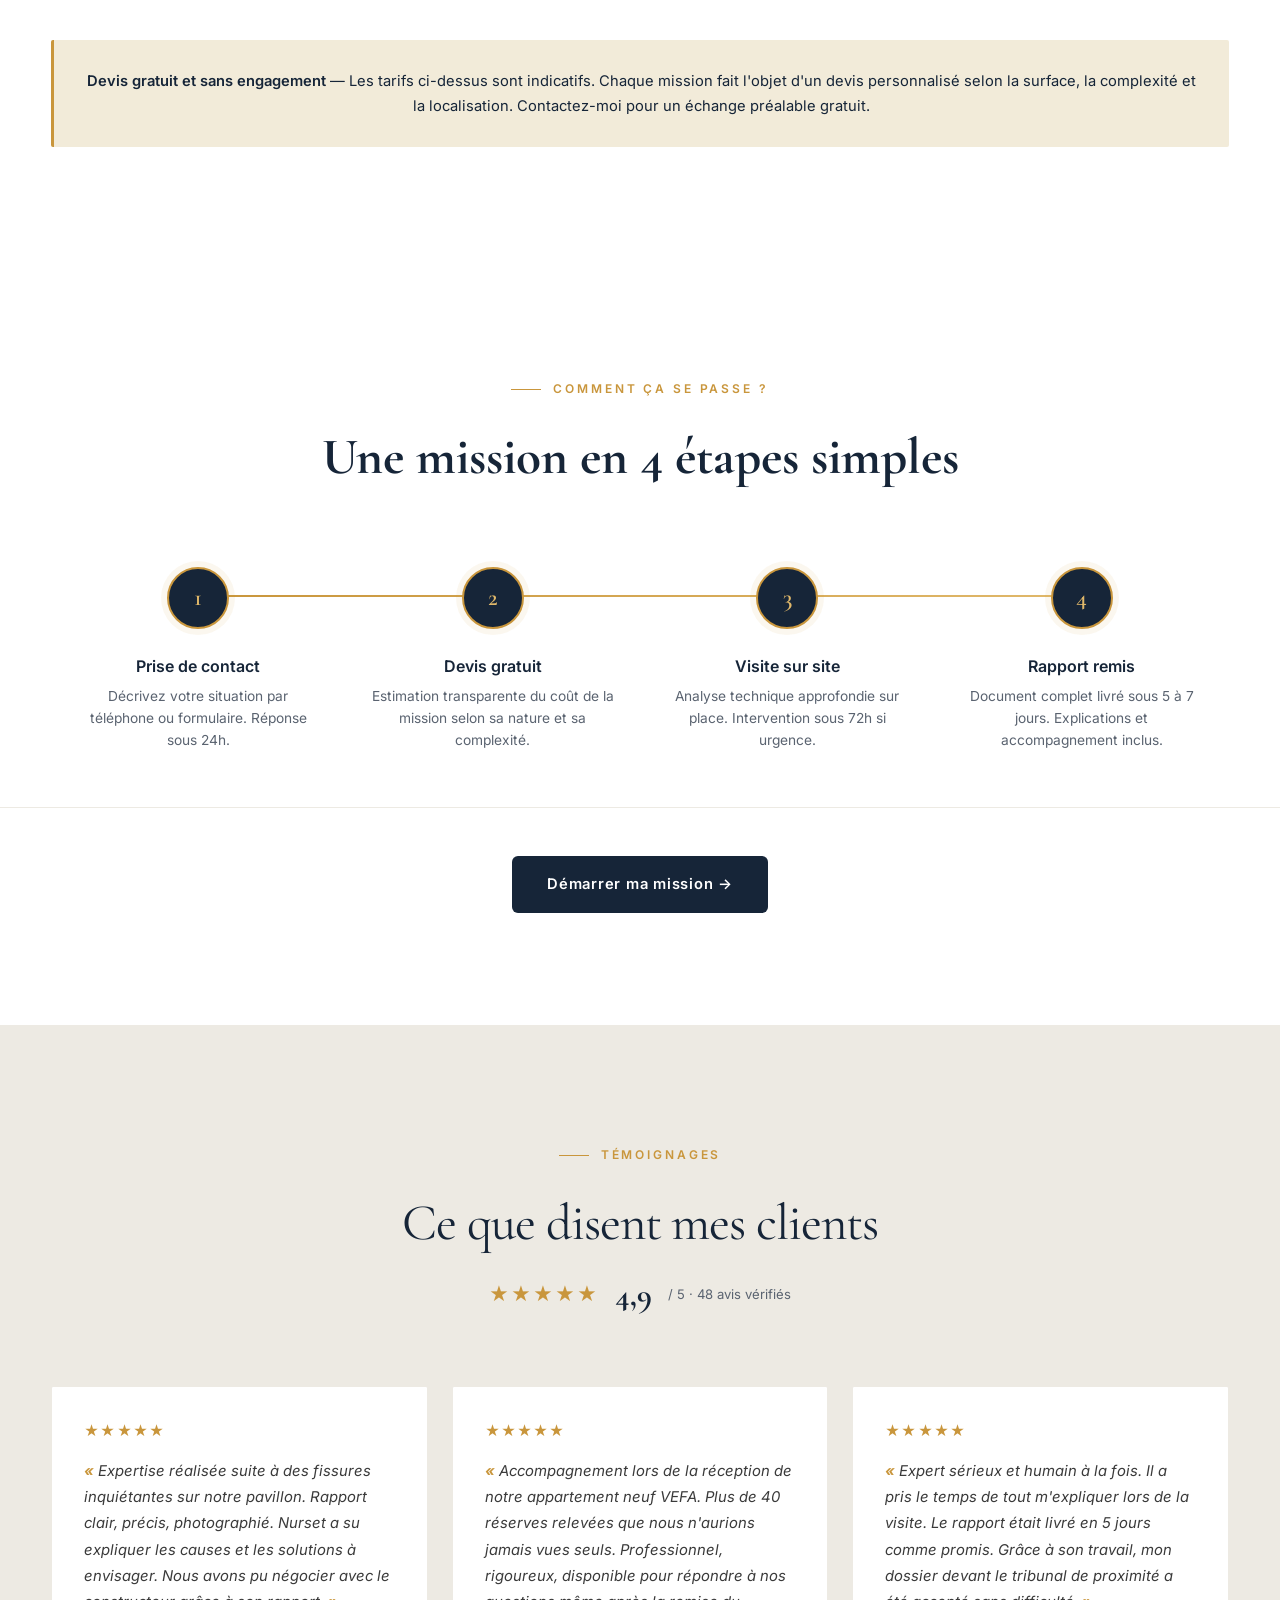
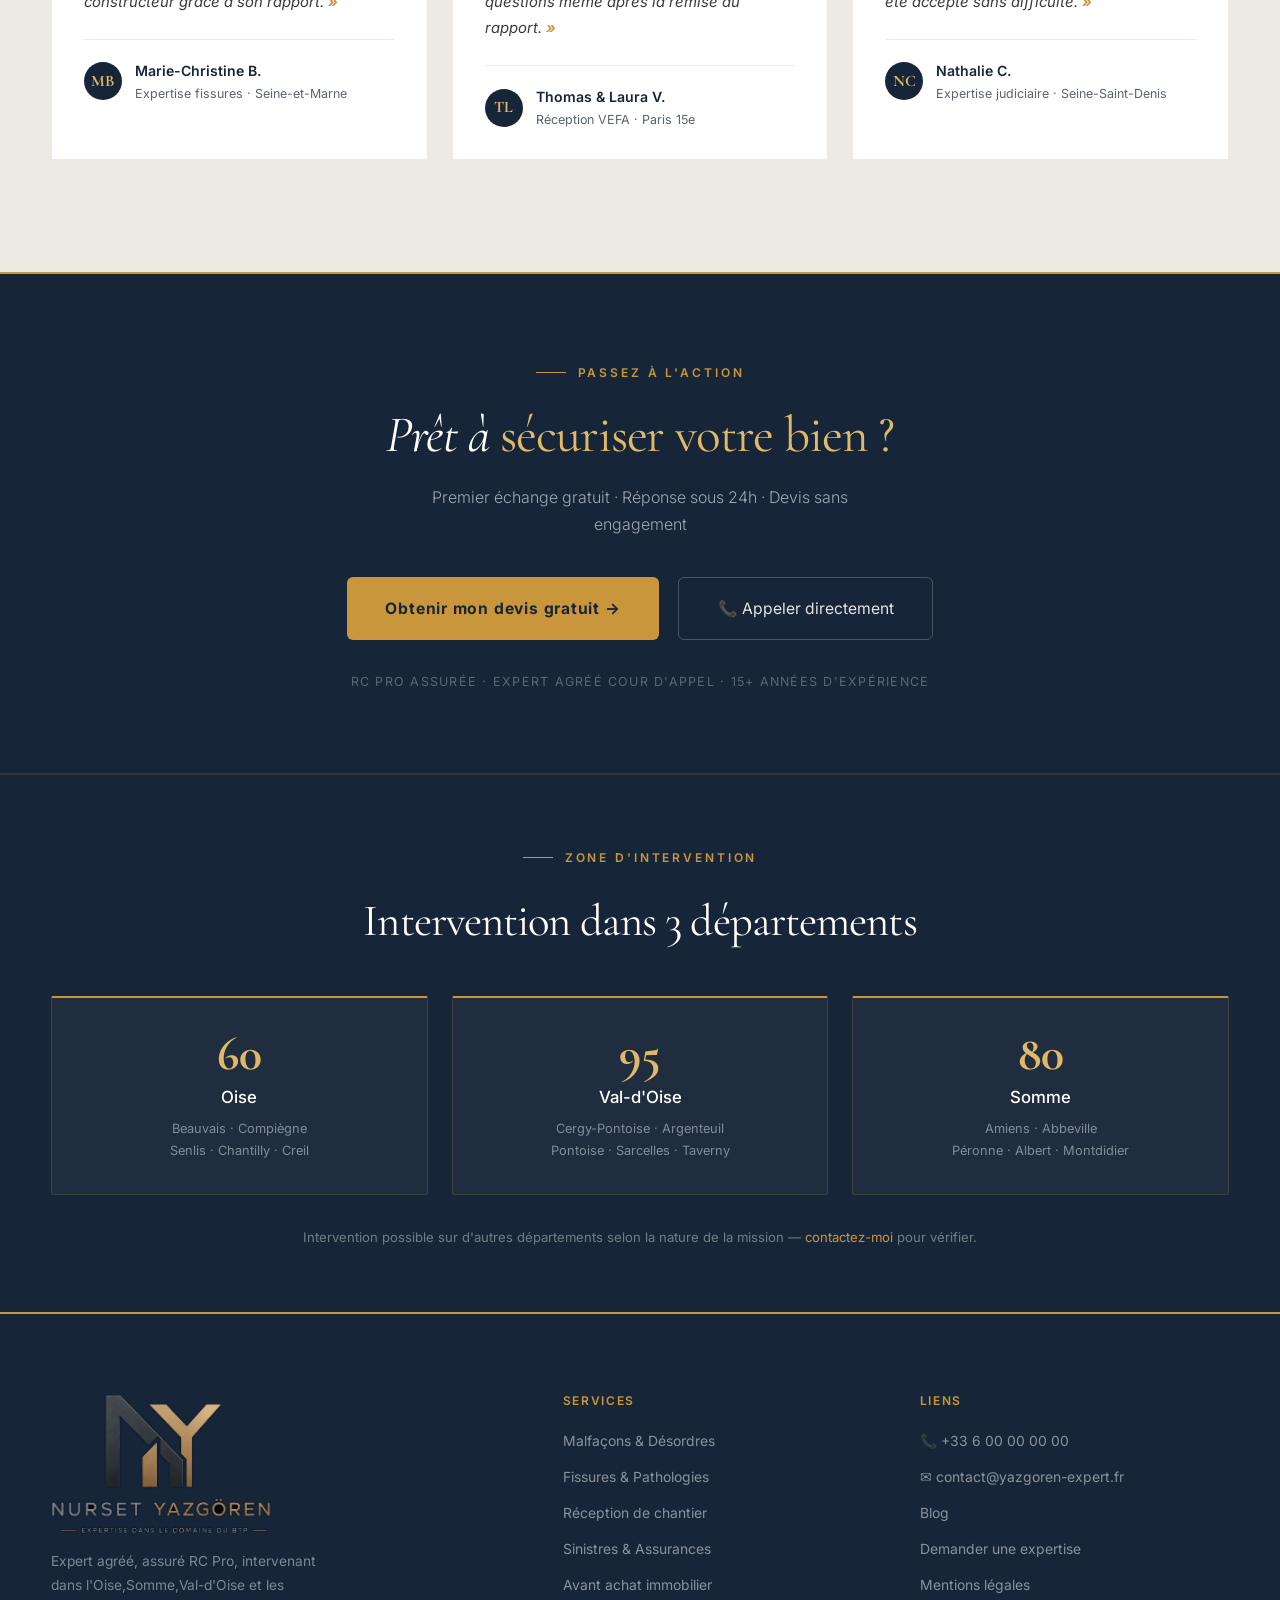
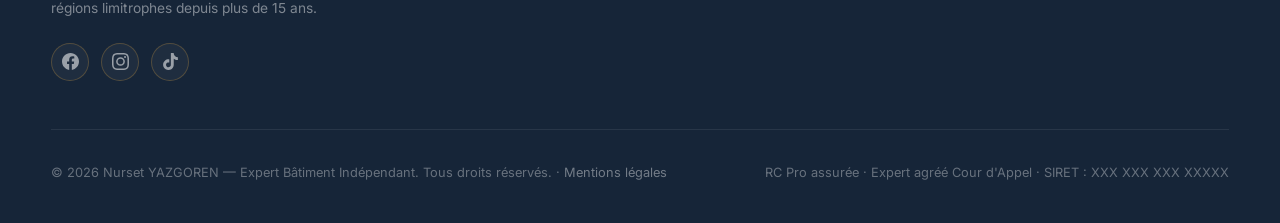
==== commit cafb91d9: "Add files via upload" ====
--- a/index.html
+++ b/index.html
@@ -1,2484 +1,719 @@
-<!DOCTYPE html>
-<html lang="fr">
-<head>
-  <meta charset="UTF-8" />
-  <meta name="viewport" content="width=device-width, initial-scale=1.0" />
-  <title>Expert Bâtiment Indépendant — Oise, Val-d'Oise, Somme | Nurset YAZGOREN</title>
-  <meta name="description" content="Nurset YAZGOREN, expert bâtiment indépendant agréé dans l'Oise (60), le Val-d'Oise (95) et la Somme (80). Malfaçons, fissures, réception VEFA, sinistres. Rapport opposable. Devis gratuit.">
-  <meta name="keywords" content="expert bâtiment Oise, expert bâtiment Val-d'Oise, expert bâtiment Somme, expert bâtiment Beauvais, expert bâtiment Cergy, expert bâtiment Amiens, malfaçon bâtiment, fissures maison, expertise VEFA, contre-expertise assurance">
-  <meta name="author" content="Nurset YAZGOREN">
-  <meta name="robots" content="index, follow">
-  <meta name="geo.region" content="FR-60 FR-95 FR-80">
-  <meta name="geo.placename" content="Oise, Val-d'Oise, Somme">
-  <link rel="canonical" href="https://www.yazgoren-expert.fr/">
-  <meta property="og:type" content="website">
-  <meta property="og:title" content="Nurset YAZGOREN — Expert Bâtiment Indépendant | Oise · Val-d'Oise · Somme">
-  <meta property="og:description" content="Expert bâtiment indépendant agréé dans l'Oise, le Val-d'Oise et la Somme. Malfaçons, fissures, VEFA, sinistres. Devis gratuit.">
-  <meta property="og:locale" content="fr_FR">
-  <meta property="og:site_name" content="Nurset YAZGOREN — Expert Bâtiment">
-  <meta name="twitter:card" content="summary">
-  <meta name="twitter:title" content="Nurset YAZGOREN — Expert Bâtiment | Oise · Val-d'Oise · Somme">
-  <meta name="twitter:description" content="Expert bâtiment indépendant agréé. Malfaçons, fissures, VEFA. Oise, Val-d'Oise, Somme.">
-  <script type="application/ld+json">
-  {
-    "@context": "https://schema.org",
-    "@type": "LocalBusiness",
-    "name": "Nurset YAZGOREN — Expert Bâtiment Indépendant",
-    "description": "Expert bâtiment indépendant agréé. Malfaçons, fissures, réception VEFA, sinistres. Oise, Val-d'Oise, Somme.",
-    "url": "https://www.yazgoren-expert.fr",
-    "telephone": "+33600000000",
-    "email": "contact@yazgoren-expert.fr",
-    "priceRange": "€€",
-    "areaServed": [
-      {"@type": "AdministrativeArea", "name": "Oise"},
-      {"@type": "AdministrativeArea", "name": "Val-d'Oise"},
-      {"@type": "AdministrativeArea", "name": "Somme"}
-    ],
-    "knowsAbout": ["Expertise bâtiment", "Pathologies construction", "Malfaçons", "Fissures structurelles", "Réception VEFA", "Contre-expertise assurance"],
-    "hasCredential": "Expert judiciaire agréé Cour d'Appel",
-    "openingHoursSpecification": {
-      "@type": "OpeningHoursSpecification",
-      "dayOfWeek": ["Monday","Tuesday","Wednesday","Thursday","Friday"],
-      "opens": "08:00",
-      "closes": "19:00"
-    }
-  }
-
-    // ─── FAB ───
-    const fabEmail = document.getElementById('fabEmail');
-    const fabWhatsapp = document.getElementById('fabWhatsapp');
-    let fabOpen = false;
-
-    // Show secondary buttons on hover of main FAB
-    const fabMain = document.querySelector('.fab-main');
-    const fabContainer = document.getElementById('fabContainer');
-
-    if (fabContainer) {
-      fabContainer.addEventListener('mouseenter', () => {
-        fabEmail && fabEmail.classList.add('visible');
-        fabWhatsapp && fabWhatsapp.classList.add('visible');
-      });
-
-      fabContainer.addEventListener('mouseleave', () => {
-        fabEmail && fabEmail.classList.remove('visible');
-        fabWhatsapp && fabWhatsapp.classList.remove('visible');
-      });
-    }
-
-    // Hide FAB at very top of page (optional — shows after 300px scroll)
-    const fabWrap = document.getElementById('fabContainer');
-    const fabMobile = document.getElementById('fabMobileBar');
-
-    window.addEventListener('scroll', () => {
-      if (window.scrollY > 300) {
-        if (fabWrap) fabWrap.style.opacity = '1';
-        if (fabMobile) fabMobile.style.transform = 'translateY(0)';
-      } else {
-        if (fabWrap) fabWrap.style.opacity = '0';
-        if (fabMobile) fabMobile.style.transform = 'translateY(100%)';
-      }
-    });
-
-    // Initial state — hidden until scroll
-    if (fabWrap) fabWrap.style.opacity = '0';
-    if (fabWrap) fabWrap.style.transition = 'opacity 0.4s ease';
-    if (fabMobile) { fabMobile.style.transform = 'translateY(100%)'; fabMobile.style.transition = 'transform 0.4s ease'; }
-
-  </script>
-  <link rel="preconnect" href="https://fonts.googleapis.com">
-  <link rel="preconnect" href="https://fonts.gstatic.com" crossorigin>
-  <link href="https://fonts.googleapis.com/css2?family=Cormorant+Garamond:ital,wght@0,300;0,400;0,500;0,600;0,700;1,300;1,400;1,500;1,600&family=Inter:wght@300;400;500;600&display=swap" rel="stylesheet">
-  <style>
-    :root {
-      --navy: #162538;
-      --navy-mid: #162538;
-      --navy-light: #162538;
-      --gold: #C9963C;
-      --gold-light: #E0B86A;
-      --gold-pale: #F2EBD9;
-      --stone: #F8F5F0;
-      --white: #FFFFFF;
-      --text: #3A3A3A;
-      --text-muted: #5A6370;
-      --border: #EDEAE3;
-      --shadow-sm: 0 1px 3px rgba(22,37,56,0.06), 0 1px 2px rgba(22,37,56,0.04);
-      --shadow-md: 0 4px 16px rgba(22,37,56,0.08), 0 2px 6px rgba(22,37,56,0.05);
-      --shadow-lg: 0 20px 48px rgba(22,37,56,0.10), 0 8px 20px rgba(22,37,56,0.06);
-      --shadow-gold: 0 8px 32px rgba(201,150,60,0.18);
-      --radius: 2px;
-      --radius-md: 4px;
-      --letter-wide: 0.12em;
-      --letter-wider: 0.22em;
-    }
-
-    *, *::before, *::after { margin: 0; padding: 0; box-sizing: border-box; }
-
-    html { scroll-behavior: smooth; }
-
-    body {
-      font-family: 'Inter', sans-serif;
-      background: var(--stone);
-      color: var(--text);
-      line-height: 1.65;
-      overflow-x: hidden;
-    }
-
-    h1, h2, h3, h4 {
-      font-family: 'Cormorant Garamond', serif;
-      line-height: 1.15;
-    }
-
-    img { display: block; width: 100%; }
-
-    .container {
-      width: min(1180px, 92%);
-      margin: auto;
-    }
-
-    /* ─── HEADER ─── */
-
-    header {
-      position: fixed;
-      top: 0; left: 0;
-      width: 100%;
-      z-index: 1000;
-      overflow: visible;
-      background: rgba(22, 37, 56, 0.97);
-      backdrop-filter: blur(16px);
-      border-bottom: 1px solid rgba(201,150,60,0.15);
-      box-shadow: 0 1px 0 rgba(255,255,255,0.04);
-      transition: all 0.3s ease;
-    }
-
-    .navbar {
-      display: flex;
-      justify-content: space-between;
-      align-items: center;
-      padding: 1.1rem 0;
-      position: relative;
-    }
-
-    .logo-wrap {
-      display: flex;
-      flex-direction: column;
-      gap: 0.1rem;
-    }
-
-    .logo-name {
-      font-family: 'Cormorant Garamond', serif;
-      font-size: 1.35rem;
-      font-weight: 700;
-      color: var(--white);
-      letter-spacing: 0.08em;
-      text-transform: uppercase;
-    }
-
-    .logo-sub {
-      font-size: 0.68rem;
-      letter-spacing: 0.22em;
-      color: var(--gold);
-      text-transform: uppercase;
-      font-weight: 500;
-    }
-
-    .nav-links {
-      display: flex;
-      gap: 2.5rem;
-      list-style: none;
-    }
-
-    .nav-links a {
-      text-decoration: none;
-      color: rgba(255,255,255,0.78);
-      font-size: 0.88rem;
-      font-weight: 500;
-      letter-spacing: 0.04em;
-      transition: color 0.25s;
-    }
-
-    .nav-links a:hover { color: var(--gold-light); }
-
-    .btn-nav {
-      display: inline-flex;
-      align-items: center;
-      gap: 0.5rem;
-      padding: 0.85rem 1.8rem;
-      background: var(--gold);
-      color: var(--navy);
-      font-family: 'Inter', sans-serif;
-      font-size: 0.9rem;
-      font-weight: 700;
-      border: none;
-      border-radius: 6px;
-      cursor: pointer;
-      text-decoration: none;
-      letter-spacing: 0.06em;
-      transition: all 0.25s ease;
-      outline: 2px solid rgba(255,255,255,0.12);
-      outline-offset: 2px;
-    }
-
-    .btn-nav:hover {
-      background: var(--gold-light);
-      transform: translateY(-1px);
-      box-shadow: 0 6px 20px rgba(201,150,60,0.35);
-    }
-
-
-    .logo-img {
-      height: 52px;
-      width: auto;
-      display: block;
-    }
-
-    .footer-logo {
-      height: 70px;
-      width: auto;
-      display: block;
-      margin-bottom: 0.8rem;
-    }
-
-
-    .logo-link {
-      text-decoration: none;
-      display: flex;
-      align-items: center;
-    }
-
-    .logo-svg {
-      height: 52px;
-      width: auto;
-    }
-
-    .logo-svg-footer {
-      height: 64px;
-      width: auto;
-      margin-bottom: 1rem;
-    }
-
-    .menu-toggle {
-      display: none;
-      background: none;
-      border: none;
-      cursor: pointer;
-      flex-direction: column;
-      gap: 5px;
-      padding: 4px;
-      z-index: 1001;
-    }
-
-    .menu-toggle span {
-      display: block;
-      width: 26px;
-      height: 2px;
-      background: var(--white);
-      transition: all 0.3s ease;
-      border-radius: 2px;
-    }
-
-    /* ─── HERO ─── */
-
-    .hero {
-      min-height: 100vh;
-      display: flex;
-      align-items: flex-end;
-      padding-bottom: 7rem;
-      position: relative;
-      overflow: hidden;
-      background: var(--navy);
-    }
-
-    .hero-bg {
-      position: absolute;
-      inset: 0;
-      background:
-        linear-gradient(165deg, rgba(22,37,56,0.0) 0%, rgba(22,37,56,0.85) 55%, rgba(22,37,56,0.98) 100%),
-        url('https://images.unsplash.com/photo-1541888946425-d81bb19240f5?q=80&w=1800&auto=format&fit=crop') center/cover no-repeat;
-    }
-
-    .hero-bg::after {
-      content: '';
-      position: absolute;
-      inset: 0;
-      background: radial-gradient(ellipse at 70% 30%, rgba(201,150,60,0.06) 0%, transparent 70%);
-    }
-
-    .hero-content {
-      position: relative;
-      z-index: 2;
-      max-width: 760px;
-    }
-
-    .hero-eyebrow {
-      display: inline-flex;
-      align-items: center;
-      gap: 0.75rem;
-      margin-bottom: 2rem;
-    }
-
-    .eyebrow-line {
-      width: 40px;
-      height: 1px;
-      background: var(--gold);
-    }
-
-    .eyebrow-text {
-      font-size: 0.72rem;
-      letter-spacing: 0.3em;
-      color: var(--gold);
-      text-transform: uppercase;
-      font-weight: 500;
-    }
-
-    .hero h1 {
-      font-size: clamp(3.4rem, 6.5vw, 6.8rem);
-      color: var(--white);
-      margin-bottom: 2rem;
-      font-weight: 400;
-      font-style: italic;
-      letter-spacing: -0.02em;
-      line-height: 1.05;
-    }
-
-    .hero h1 em {
-      font-style: normal;
-      color: var(--gold-light);
-    }
-
-    .hero-desc {
-      font-size: 1.08rem;
-      color: rgba(255,255,255,0.68);
-      max-width: 540px;
-      margin-bottom: 3rem;
-      line-height: 1.8;
-      font-weight: 300;
-    }
-
-    .hero-actions {
-      display: flex;
-      gap: 1.2rem;
-      flex-wrap: wrap;
-      align-items: center;
-    }
-
-    .btn-primary {
-      display: inline-flex;
-      align-items: center;
-      gap: 0.6rem;
-      padding: 1rem 2rem;
-      background: var(--gold);
-      color: var(--navy);
-      font-weight: 600;
-      font-size: 0.92rem;
-      border-radius: 6px;
-      text-decoration: none;
-      letter-spacing: 0.04em;
-      transition: all 0.25s;
-    }
-
-    .btn-primary:hover {
-      background: var(--gold-light);
-      transform: translateY(-2px);
-      box-shadow: 0 10px 30px rgba(201,150,60,0.4);
-    }
-
-    .btn-ghost {
-      display: inline-flex;
-      align-items: center;
-      gap: 0.6rem;
-      padding: 1rem 2rem;
-      color: rgba(255,255,255,0.88);
-      font-size: 0.92rem;
-      text-decoration: none;
-      border: 1px solid rgba(255,255,255,0.22);
-      border-radius: 6px;
-      transition: all 0.25s;
-    }
-
-    .btn-ghost:hover {
-      background: rgba(255,255,255,0.07);
-      border-color: rgba(255,255,255,0.4);
-    }
-
-    .hero-stats {
-      position: absolute;
-      right: 0;
-      bottom: 7rem;
-      display: flex;
-      flex-direction: column;
-      gap: 0;
-      z-index: 2;
-    }
-
-    .stat-item {
-      padding: 1.8rem 2.2rem;
-      border-left: 2px solid var(--gold);
-      background: rgba(22,37,56,0.65);
-      backdrop-filter: blur(16px);
-      -webkit-backdrop-filter: blur(16px);
-    }
-
-    .stat-item + .stat-item {
-      border-top: 1px solid rgba(255,255,255,0.06);
-    }
-
-    .stat-num {
-      font-family: 'Cormorant Garamond', serif;
-      font-size: 2.4rem;
-      font-weight: 700;
-      color: var(--gold-light);
-      line-height: 1;
-      margin-bottom: 0.3rem;
-    }
-
-    .stat-label {
-      font-size: 0.76rem;
-      color: rgba(255,255,255,0.58);
-      text-transform: uppercase;
-      letter-spacing: 0.1em;
-    }
-
-    /* ─── PHONE STRIP ─── */
-
-    .phone-strip {
-      background: var(--navy);
-      padding: 1.4rem 0;
-      text-align: center;
-      border-top: 2px solid var(--gold);
-      border-bottom: 1px solid rgba(255,255,255,0.06);
-    }
-
-    .phone-strip a {
-      font-family: 'Cormorant Garamond', serif;
-      font-size: 1.4rem;
-      font-weight: 700;
-      color: var(--white);
-      text-decoration: none;
-      letter-spacing: 0.06em;
-    }
-
-    .phone-strip p {
-      font-size: 0.78rem;
-      color: rgba(255,255,255,0.7);
-      margin-top: 0.2rem;
-      letter-spacing: 0.08em;
-      text-transform: uppercase;
-    }
-
-    /* ─── SECTION SHARED ─── */
-
-    section { padding: 7rem 0; }
-
-    .section-label {
-      display: inline-flex;
-      align-items: center;
-      gap: 0.75rem;
-      margin-bottom: 1rem;
-    }
-
-    .section-label .line {
-      width: 30px;
-      height: 1px;
-      background: var(--gold);
-    }
-
-    .section-label span {
-      font-size: 0.75rem;
-      letter-spacing: 0.24em;
-      color: var(--gold);
-      text-transform: uppercase;
-      font-weight: 600;
-    }
-
-    /* ─── ABOUT ─── */
-
-    .about-section { background: var(--white); }
-
-    .about-grid {
-      display: grid;
-      grid-template-columns: 1fr 1.1fr;
-      gap: 5rem;
-      align-items: center;
-    }
-
-    .about-img-wrap {
-      position: relative;
-    }
-
-    .about-img-wrap img {
-      height: 620px;
-      object-fit: cover;
-      border-radius: 2px;
-      filter: grayscale(10%) contrast(1.04);
-      box-shadow: var(--shadow-lg);
-    }
-
-    .about-img-badge {
-      position: absolute;
-      bottom: -2rem;
-      right: -2rem;
-      background: var(--navy);
-      color: var(--white);
-      padding: 2rem 2.2rem;
-      border-radius: 2px;
-      text-align: center;
-      border: 2px solid var(--gold);
-      box-shadow: var(--shadow-md);
-    }
-
-    .about-img-badge .big {
-      font-family: 'Cormorant Garamond', serif;
-      font-size: 3rem;
-      font-weight: 700;
-      color: var(--gold-light);
-      line-height: 1;
-    }
-
-    .about-img-badge .small {
-      font-size: 0.75rem;
-      color: rgba(255,255,255,0.65);
-      letter-spacing: 0.1em;
-      text-transform: uppercase;
-      margin-top: 0.4rem;
-    }
-
-    .about-content h2 {
-      font-size: clamp(2.4rem, 4vw, 3.8rem);
-      color: var(--navy);
-      margin-bottom: 1.5rem;
-      font-weight: 400;
-      letter-spacing: -0.02em;
-      line-height: 1.1;
-    }
-
-    .about-content h2 em {
-      font-style: italic;
-      color: var(--gold);
-    }
-
-    .about-content p {
-      color: var(--text-muted);
-      margin-bottom: 1.4rem;
-      font-size: 1.02rem;
-    }
-
-    .cert-list {
-      margin-top: 2.5rem;
-      display: flex;
-      flex-direction: column;
-      gap: 1rem;
-    }
-
-    .cert-item {
-      display: flex;
-      align-items: flex-start;
-      gap: 1rem;
-      padding: 1.2rem 1.5rem;
-      background: var(--stone);
-      border-radius: 2px;
-      border-left: 2px solid var(--gold);
-      transition: box-shadow 0.25s, transform 0.25s;
-    }
-
-    .cert-item:hover {
-      box-shadow: var(--shadow-md);
-      transform: translateX(4px);
-    }
-
-    .cert-icon {
-      width: 36px;
-      height: 36px;
-      min-width: 36px;
-      border-radius: 50%;
-      background: var(--gold-pale);
-      display: flex;
-      align-items: center;
-      justify-content: center;
-      font-size: 1rem;
-    }
-
-    .cert-text strong {
-      display: block;
-      font-size: 0.92rem;
-      color: var(--navy);
-      font-weight: 600;
-    }
-
-    .cert-text span {
-      font-size: 0.82rem;
-      color: var(--text-muted);
-    }
-
-    /* ─── SERVICES ─── */
-
-    .services-section { background: #EDEAE3; }
-
-    .services-header {
-      display: flex;
-      justify-content: space-between;
-      align-items: flex-end;
-      margin-bottom: 4rem;
-      gap: 2rem;
-    }
-
-    .services-header h2 {
-      font-size: clamp(2.4rem, 4vw, 3.6rem);
-      color: var(--navy);
-      max-width: 480px;
-    }
-
-    .services-header p {
-      max-width: 340px;
-      color: var(--text-muted);
-      font-size: 0.95rem;
-    }
-
-    .services-grid {
-      display: grid;
-      grid-template-columns: repeat(3, 1fr);
-      gap: 1px;
-      background: var(--border);
-      border: 1px solid var(--border);
-    }
-
-    .service-card {
-      background: var(--white);
-      padding: 3rem 2.6rem;
-      transition: all 0.35s ease;
-      position: relative;
-      overflow: hidden;
-      cursor: default;
-    }
-
-    .service-card::before {
-      content: '';
-      position: absolute;
-      bottom: 0; left: 0;
-      width: 100%;
-      height: 3px;
-      background: var(--gold);
-      transform: scaleX(0);
-      transform-origin: left;
-      transition: transform 0.35s ease;
-    }
-
-    .service-card:hover::before { transform: scaleX(1); }
-
-    .service-card:hover { background: var(--navy); }
-
-    .service-card:hover .service-num,
-    .service-card:hover h3,
-    .service-card:hover p { color: var(--white); }
-
-    .service-card:hover .service-num { color: rgba(255,255,255,0.25); }
-
-    .service-num {
-      font-family: 'Cormorant Garamond', serif;
-      font-size: 3.5rem;
-      font-weight: 700;
-      color: var(--gold-pale);
-      line-height: 1;
-      margin-bottom: 1.5rem;
-      transition: color 0.3s;
-    }
-
-    .service-card h3 {
-      font-size: 1.5rem;
-      color: var(--navy);
-      margin-bottom: 1rem;
-      transition: color 0.3s;
-    }
-
-    .service-card p {
-      color: var(--text-muted);
-      font-size: 0.92rem;
-      line-height: 1.7;
-      transition: color 0.3s;
-    }
-
-    /* ─── TRUST / GUARANTEES ─── */
-
-    .trust-section {
-      background: var(--navy);
-      position: relative;
-      overflow: hidden;
-    }
-
-    .trust-section::before {
-      content: '';
-      position: absolute;
-      top: -100px; right: -100px;
-      width: 500px;
-      height: 500px;
-      background: radial-gradient(circle, rgba(201,150,60,0.07) 0%, transparent 70%);
-      pointer-events: none;
-    }
-
-    .trust-top {
-      display: flex;
-      justify-content: space-between;
-      align-items: flex-end;
-      margin-bottom: 4.5rem;
-    }
-
-    .trust-top h2 {
-      font-size: clamp(2.4rem, 4vw, 3.6rem);
-      color: var(--white);
-      max-width: 480px;
-    }
-
-    .trust-top p {
-      max-width: 340px;
-      color: rgba(255,255,255,0.55);
-      font-size: 0.95rem;
-    }
-
-    .trust-grid {
-      display: grid;
-      grid-template-columns: repeat(4, 1fr);
-      gap: 1.5rem;
-    }
-
-    .trust-card {
-      padding: 2.2rem 2rem;
-      border: 1px solid rgba(255,255,255,0.08);
-      border-top: 1px solid rgba(201,150,60,0.25);
-      border-radius: 2px;
-      background: rgba(255,255,255,0.03);
-      backdrop-filter: blur(10px);
-      transition: border-color 0.35s, background 0.35s, transform 0.35s;
-    }
-
-    .trust-card:hover {
-      border-color: rgba(201,150,60,0.4);
-      border-top-color: rgba(201,150,60,0.6);
-      background: rgba(255,255,255,0.05);
-      transform: translateY(-3px);
-    }
-
-    .trust-icon {
-      width: 48px;
-      height: 48px;
-      border-radius: 50%;
-      background: rgba(201,150,60,0.15);
-      display: flex;
-      align-items: center;
-      justify-content: center;
-      font-size: 1.3rem;
-      margin-bottom: 1.4rem;
-    }
-
-    .trust-card h3 {
-      font-family: 'Inter', sans-serif;
-      font-size: 0.95rem;
-      font-weight: 600;
-      color: var(--gold-light);
-      margin-bottom: 0.7rem;
-      text-transform: uppercase;
-      letter-spacing: 0.06em;
-    }
-
-    .trust-card p {
-      font-size: 0.88rem;
-      color: rgba(255,255,255,0.55);
-      line-height: 1.7;
-    }
-
-    /* ─── PROCESS ─── */
-
-    .process-section { background: var(--white); }
-
-    .process-header {
-      text-align: center;
-      margin-bottom: 5rem;
-    }
-
-    .process-header h2 {
-      font-size: clamp(2.4rem, 4vw, 3.6rem);
-      color: var(--navy);
-      margin-top: 0.8rem;
-    }
-
-    .process-steps {
-      display: grid;
-      grid-template-columns: repeat(4, 1fr);
-      gap: 0;
-      position: relative;
-    }
-
-    a {
-      transition: color 0.2s ease;
-    }
-
-    .process-steps::before {
-      content: '';
-      position: absolute;
-      top: 28px;
-      left: calc(12.5% + 14px);
-      right: calc(12.5% + 14px);
-      height: 2px;
-      background: linear-gradient(90deg, var(--gold), var(--gold-light));
-    }
-
-    .process-step {
-      display: flex;
-      flex-direction: column;
-      align-items: center;
-      text-align: center;
-      padding: 0 1.5rem;
-    }
-
-    .step-circle {
-      width: 62px;
-      height: 62px;
-      border-radius: 50%;
-      background: var(--navy);
-      border: 2px solid var(--gold);
-      display: flex;
-      align-items: center;
-      justify-content: center;
-      font-family: 'Cormorant Garamond', serif;
-      font-size: 1.5rem;
-      font-weight: 600;
-      color: var(--gold-light);
-      margin-bottom: 1.8rem;
-      position: relative;
-      z-index: 1;
-      box-shadow: 0 0 0 6px rgba(201,150,60,0.08);
-    }
-
-    .process-step h3 {
-      font-family: 'Inter', sans-serif;
-      font-size: 1rem;
-      font-weight: 600;
-      color: var(--navy);
-      margin-bottom: 0.6rem;
-    }
-
-    .process-step p {
-      font-size: 0.86rem;
-      color: var(--text-muted);
-      line-height: 1.6;
-    }
-
-    /* ─── CONTACT ─── */
-
-    .contact-section { background: var(--stone); }
-
-    .contact-grid {
-      display: grid;
-      grid-template-columns: 1fr 1fr;
-      gap: 5rem;
-      align-items: start;
-    }
-
-    .contact-info h2 {
-      font-size: clamp(2.4rem, 4vw, 3.6rem);
-      color: var(--navy);
-      margin-top: 0.8rem;
-      margin-bottom: 1.5rem;
-    }
-
-    .contact-info h2 em {
-      font-style: italic;
-      color: var(--gold);
-    }
-
-    .contact-info p {
-      color: var(--text-muted);
-      font-size: 0.98rem;
-      margin-bottom: 2.5rem;
-    }
-
-    .contact-details {
-      display: flex;
-      flex-direction: column;
-      gap: 1rem;
-    }
-
-    .contact-detail {
-      display: flex;
-      align-items: center;
-      gap: 1rem;
-    }
-
-    .cd-icon {
-      width: 42px;
-      height: 42px;
-      min-width: 42px;
-      border-radius: 50%;
-      background: var(--navy);
-      display: flex;
-      align-items: center;
-      justify-content: center;
-      font-size: 1rem;
-    }
-
-    .cd-text strong {
-      display: block;
-      font-size: 0.82rem;
-      color: var(--text-muted);
-      text-transform: uppercase;
-      letter-spacing: 0.08em;
-      margin-bottom: 0.15rem;
-    }
-
-    .cd-text a, .cd-text span {
-      color: var(--navy);
-      font-weight: 600;
-      text-decoration: none;
-      font-size: 0.98rem;
-    }
-
-    .cd-text a:hover { color: var(--gold); }
-
-    .contact-form-box {
-      background: var(--white);
-      padding: 3.5rem;
-      border-radius: 2px;
-      box-shadow: var(--shadow-lg);
-      border: 1px solid var(--border);
-      border-top: 3px solid var(--gold);
-    }
-
-    .contact-form-box h3 {
-      font-size: 1.8rem;
-      color: var(--navy);
-      margin-bottom: 0.5rem;
-    }
-
-    .contact-form-box .subtitle {
-      color: var(--text-muted);
-      font-size: 0.88rem;
-      margin-bottom: 2rem;
-    }
-
-    .form-row {
-      display: grid;
-      grid-template-columns: 1fr 1fr;
-      gap: 1rem;
-    }
-
-    .form-field {
-      margin-bottom: 1rem;
-      display: flex;
-      flex-direction: column;
-      gap: 0.4rem;
-    }
-
-    .form-field label {
-      font-size: 0.78rem;
-      font-weight: 600;
-      color: var(--navy);
-      letter-spacing: 0.06em;
-      text-transform: uppercase;
-    }
-
-    .form-field input,
-    .form-field select,
-    .form-field textarea {
-      padding: 0.9rem 1rem;
-      border: 1px solid var(--border);
-      border-radius: 4px;
-      font-family: 'Inter', sans-serif;
-      font-size: 0.94rem;
-      color: var(--text);
-      background: var(--stone);
-      outline: none;
-      transition: border-color 0.25s;
-      width: 100%;
-    }
-
-    .form-field input:focus,
-    .form-field select:focus,
-    .form-field textarea:focus {
-      border-color: var(--gold);
-      background: var(--white);
-    }
-
-    .form-field textarea {
-      resize: vertical;
-      min-height: 120px;
-    }
-
-    .btn-submit {
-      width: 100%;
-      padding: 1.1rem;
-      background: var(--navy);
-      color: var(--white);
-      border: none;
-      border-radius: 4px;
-      font-family: 'Inter', sans-serif;
-      font-size: 0.94rem;
-      font-weight: 600;
-      cursor: pointer;
-      letter-spacing: 0.06em;
-      text-transform: uppercase;
-      margin-top: 0.5rem;
-      transition: all 0.25s;
-      display: flex;
-      align-items: center;
-      justify-content: center;
-      gap: 0.5rem;
-    }
-
-    .btn-submit:hover {
-      background: var(--gold);
-      color: var(--navy);
-      box-shadow: var(--shadow-gold);
-      transform: translateY(-1px);
-    }
-
-    /* ─── FOOTER ─── */
-
-    footer {
-      background: var(--navy);
-      padding: 5rem 0 2.5rem;
-      border-top: 2px solid var(--gold);
-    }
-
-    .footer-top {
-      display: grid;
-      grid-template-columns: 1.5fr 1fr 1fr;
-      gap: 3rem;
-      margin-bottom: 3rem;
-    }
-
-    .footer-brand .logo-name { font-size: 1.2rem; }
-
-    .footer-brand p {
-      margin-top: 1rem;
-      font-size: 0.86rem;
-      color: rgba(255,255,255,0.45);
-      max-width: 280px;
-      line-height: 1.7;
-    }
-
-    .footer-col h2 {
-      font-family: 'Inter', sans-serif;
-      font-size: 0.75rem;
-      font-weight: 600;
-      color: var(--gold);
-      text-transform: uppercase;
-      letter-spacing: 0.14em;
-      margin-bottom: 1.2rem;
-    }
-
-    .footer-col ul {
-      list-style: none;
-      display: flex;
-      flex-direction: column;
-      gap: 0.6rem;
-    }
-
-    .footer-col ul a {
-      font-size: 0.87rem;
-      color: rgba(255,255,255,0.5);
-      text-decoration: none;
-      transition: color 0.2s;
-    }
-
-    .footer-col ul a:hover { color: rgba(255,255,255,0.9); }
-
-    .footer-bottom {
-      padding-top: 2rem;
-      border-top: 1px solid rgba(255,255,255,0.08);
-      display: flex;
-      justify-content: space-between;
-      align-items: center;
-    }
-
-    .footer-bottom p {
-      font-size: 0.8rem;
-      color: rgba(255,255,255,0.35);
-    }
-
-    /* ─── MOBILE ─── */
-
-    @media (max-width: 1024px) {
-      .trust-grid { grid-template-columns: repeat(2, 1fr); }
-      .process-steps { grid-template-columns: repeat(2, 1fr); gap: 3rem; }
-      a {
-      transition: color 0.2s ease;
-    }
-
-    .process-steps::before { display: none; }
-    }
-
-    @media (max-width: 860px) {
-      .about-grid,
-      .contact-grid,
-      .footer-top { grid-template-columns: 1fr; }
-
-      .about-img-badge { bottom: 1rem; right: 1rem; }
-
-      .services-grid { grid-template-columns: 1fr 1fr; }
-
-      .hero-stats { position: static; flex-direction: row; margin-top: 3rem; }
-
-      .stat-item { border-left: none; border-top: 2px solid var(--gold); }
-
-      .services-header,
-      .trust-top { flex-direction: column; align-items: flex-start; }
-
-      .form-row { grid-template-columns: 1fr; }
-
-      .footer-bottom { flex-direction: column; gap: 0.5rem; text-align: center; }
-    }
-
-    @media (max-width: 640px) {
-      .nav-links {
-        display: none;
-        flex-direction: column;
-        position: absolute;
-        top: 100%;
-        left: 0;
-        width: 100%;
-        background: var(--navy);
-        padding: 1.5rem 2rem;
-        gap: 0;
-        border-top: 1px solid rgba(201,150,60,0.2);
-        box-shadow: 0 8px 24px rgba(0,0,0,0.2);
-        z-index: 999;
-      }
-      .nav-links.open { display: flex; }
-      .nav-links li { border-bottom: 1px solid rgba(255,255,255,0.06); }
-      .nav-links li:last-child { border-bottom: none; }
-      .nav-links a {
-        display: block;
-        padding: 0.9rem 0;
-        font-size: 0.95rem;
-        color: rgba(255,255,255,0.85);
-      }
-      .menu-toggle { display: flex !important; }
-      .btn-nav.desktop { display: none !important; }
-  
-    .logo-img {
-      height: 52px;
-      width: auto;
-      display: block;
-    }
-
-    .footer-logo {
-      height: 70px;
-      width: auto;
-      display: block;
-      margin-bottom: 0.8rem;
-    }
-
-
-    .logo-link {
-      text-decoration: none;
-      display: flex;
-      align-items: center;
-    }
-
-    .logo-svg {
-      height: 52px;
-      width: auto;
-    }
-
-    .logo-svg-footer {
-      height: 64px;
-      width: auto;
-      margin-bottom: 1rem;
-    }
-
-    .menu-toggle { display: flex; }
-      .btn-nav.desktop { display: none; }
-      .services-grid { grid-template-columns: 1fr; }
-      .trust-grid { grid-template-columns: 1fr; }
-      .process-steps { grid-template-columns: 1fr; }
-    }
-
-    /* ─── ANIMATIONS ─── */
-
-    .fade-up {
-      opacity: 0;
-      transform: translateY(28px);
-      transition: opacity 0.7s ease, transform 0.7s ease;
-    }
-
-    .fade-up.visible {
-      opacity: 1;
-      transform: translateY(0);
-    }
-
-    /* ─── TARIFS ─── */
-    .tarifs-section { background: var(--white); }
-
-    .tarifs-header { text-align: center; margin-bottom: 4.5rem; }
-    .tarifs-header h2 {
-      font-size: clamp(2.4rem, 4vw, 3.6rem);
-      color: var(--navy);
-      margin-top: 0.8rem;
-      font-weight: 400;
-      letter-spacing: -0.02em;
-    }
-    .tarifs-header p { color: var(--text-muted); max-width: 520px; margin: 1rem auto 0; font-size: 0.96rem; }
-
-    .tarifs-grid {
-      display: grid;
-      grid-template-columns: repeat(3, 1fr);
-      gap: 1.5rem;
-      margin-bottom: 3rem;
-    }
-
-    .tarif-card {
-      background: var(--stone);
-      border: 1px solid var(--border);
-      border-radius: 2px;
-      padding: 2.5rem 2rem;
-      position: relative;
-      transition: box-shadow 0.3s, transform 0.3s;
-    }
-
-    .tarif-card:hover {
-      box-shadow: var(--shadow-md);
-      transform: translateY(-4px);
-    }
-
-    .tarif-card.featured {
-      background: var(--navy);
-      border-color: var(--gold);
-      border-top: 3px solid var(--gold);
-    }
-
-    .tarif-badge {
-      position: absolute;
-      top: -12px; left: 50%;
-      transform: translateX(-50%);
-      background: var(--gold);
-      color: var(--navy);
-      font-size: 0.7rem;
-      font-weight: 700;
-      letter-spacing: 0.15em;
-      text-transform: uppercase;
-      padding: 4px 14px;
-      border-radius: 20px;
-      white-space: nowrap;
-    }
-
-    .tarif-type {
-      font-size: 0.72rem;
-      letter-spacing: 0.22em;
-      text-transform: uppercase;
-      color: var(--gold);
-      font-weight: 600;
-      margin-bottom: 0.8rem;
-    }
-
-    .tarif-card.featured .tarif-type { color: var(--gold-light); }
-
-    .tarif-name {
-      font-family: 'Cormorant Garamond', serif;
-      font-size: 1.7rem;
-      color: var(--navy);
-      margin-bottom: 0.5rem;
-      font-weight: 500;
-    }
-
-    .tarif-card.featured .tarif-name { color: var(--white); }
-
-    .tarif-price {
-      display: flex;
-      align-items: baseline;
-      gap: 0.3rem;
-      margin: 1.2rem 0;
-    }
-
-    .price-from { font-size: 0.8rem; color: var(--text-muted); }
-    .tarif-card.featured .price-from { color: rgba(255,255,255,0.5); }
-
-    .price-amount {
-      font-family: 'Cormorant Garamond', serif;
-      font-size: 3rem;
-      font-weight: 600;
-      color: var(--navy);
-      line-height: 1;
-    }
-
-    .tarif-card.featured .price-amount { color: var(--gold-light); }
-
-    .price-unit { font-size: 0.8rem; color: var(--text-muted); }
-    .tarif-card.featured .price-unit { color: rgba(255,255,255,0.5); }
-
-    .tarif-desc {
-      font-size: 0.88rem;
-      color: var(--text-muted);
-      line-height: 1.7;
-      padding-top: 1rem;
-      border-top: 1px solid var(--border);
-    }
-
-    .tarif-card.featured .tarif-desc {
-      color: rgba(255,255,255,0.6);
-      border-top-color: rgba(255,255,255,0.1);
-    }
-
-    .tarif-includes {
-      list-style: none;
-      margin-top: 1.2rem;
-      display: flex;
-      flex-direction: column;
-      gap: 0.5rem;
-    }
-
-    .tarif-includes li {
-      font-size: 0.86rem;
-      color: var(--text-muted);
-      display: flex;
-      align-items: center;
-      gap: 0.5rem;
-    }
-
-    .tarif-card.featured .tarif-includes li { color: rgba(255,255,255,0.65); }
-
-    .tarif-includes li::before {
-      content: "✓";
-      color: var(--gold);
-      font-weight: 700;
-      font-size: 0.85rem;
-    }
-
-    .tarifs-note {
-      text-align: center;
-      padding: 1.8rem 2rem;
-      background: var(--gold-pale);
-      border-radius: 2px;
-      border-left: 3px solid var(--gold);
-    }
-
-    .tarifs-note p {
-      font-size: 0.92rem;
-      color: var(--navy);
-      margin: 0;
-    }
-
-    .tarifs-note strong { font-weight: 600; }
-
-    /* ─── AVIS ─── */
-    .avis-section { background: #EDEAE3; }
-
-    .avis-header { text-align: center; margin-bottom: 4rem; }
-    .avis-header h2 {
-      font-size: clamp(2.4rem, 4vw, 3.6rem);
-      color: var(--navy);
-      margin-top: 0.8rem;
-      font-weight: 400;
-      letter-spacing: -0.02em;
-    }
-
-    .avis-stars-global {
-      display: flex;
-      align-items: center;
-      justify-content: center;
-      gap: 1rem;
-      margin-top: 1rem;
-    }
-
-    .stars { color: var(--gold); font-size: 1.2rem; letter-spacing: 0.1em; }
-    .avis-score {
-      font-family: 'Cormorant Garamond', serif;
-      font-size: 2rem;
-      font-weight: 700;
-      color: var(--navy);
-    }
-    .avis-total { font-size: 0.82rem; color: var(--text-muted); }
-
-    .avis-grid {
-      display: grid;
-      grid-template-columns: repeat(3, 1fr);
-      gap: 1.5rem;
-    }
-
-    .avis-card {
-      background: var(--white);
-      padding: 2rem 2rem 1.8rem;
-      border-radius: 2px;
-      border: 1px solid var(--border);
-      transition: box-shadow 0.3s, transform 0.3s;
-    }
-
-    .avis-card:hover {
-      box-shadow: var(--shadow-md);
-      transform: translateY(-3px);
-    }
-
-    .avis-card-stars { color: var(--gold); font-size: 0.9rem; margin-bottom: 1rem; letter-spacing: 0.08em; }
-
-    .avis-text {
-      font-size: 0.93rem;
-      color: var(--text);
-      line-height: 1.75;
-      font-style: italic;
-      margin-bottom: 1.5rem;
-    }
-
-    .avis-text::before { content: '«\00a0'; color: var(--gold); font-weight: 700; }
-    .avis-text::after { content: '\00a0»'; color: var(--gold); font-weight: 700; }
-
-    .avis-author {
-      display: flex;
-      align-items: center;
-      gap: 0.8rem;
-      padding-top: 1.2rem;
-      border-top: 1px solid var(--border);
-    }
-
-    .avis-avatar {
-      width: 38px;
-      height: 38px;
-      border-radius: 50%;
-      background: var(--navy);
-      display: flex;
-      align-items: center;
-      justify-content: center;
-      font-family: 'Cormorant Garamond', serif;
-      font-size: 1rem;
-      font-weight: 700;
-      color: var(--gold-light);
-      flex-shrink: 0;
-    }
-
-    .avis-name {
-      font-size: 0.88rem;
-      font-weight: 600;
-      color: var(--navy);
-    }
-
-    .avis-mission {
-      font-size: 0.78rem;
-      color: var(--text-muted);
-      margin-top: 0.1rem;
-    }
-
-    @media (max-width: 860px) {
-      .tarifs-grid { grid-template-columns: 1fr; }
-      .avis-grid { grid-template-columns: 1fr; }
-    }
-
-    @media (max-width: 640px) {
-      .tarifs-grid { grid-template-columns: 1fr; }
-      .avis-grid { grid-template-columns: 1fr; }
-    }
-
-
-    /* ─── LOGO RÉEL ─── */
-    .logo-img-real {
-      height: 56px;
-      width: auto;
-      display: block;
-      object-fit: contain;
-    }
-
-    .footer-logo-crop {
-      width: 220px;
-      height: 140px;
-      overflow: hidden;
-      margin-bottom: 1rem;
-    }
-
-    .logo-img-footer-real {
-      width: 283px;
-      height: auto;
-      display: block;
-      object-fit: contain;
-      margin-left: -33px;
-      margin-top: -66px;
-    }
-
-    @media (max-width: 640px) {
-      .logo-img-real {
-        height: 48px;
-      }
-
-      .footer-logo-crop {
-        width: 190px;
-        height: 121px;
-      }
-
-      .logo-img-footer-real {
-        width: 245px;
-        margin-left: -29px;
-        margin-top: -57px;
-      }
-    }
-
-
-    /* ─── SOCIAL LINKS ─── */
-    .footer-social {
-      display: flex;
-      gap: 0.75rem;
-      margin-top: 1.4rem;
-    }
-
-    .footer-social a {
-      width: 38px;
-      height: 38px;
-      border-radius: 50%;
-      display: flex;
-      align-items: center;
-      justify-content: center;
-      border: 1px solid rgba(201,150,60,0.3);
-      background: rgba(255,255,255,0.04);
-      transition: all 0.25s ease;
-      text-decoration: none;
-    }
-
-    .footer-social a:hover {
-      background: var(--gold);
-      border-color: var(--gold);
-      transform: translateY(-2px);
-      box-shadow: 0 6px 16px rgba(201,150,60,0.35);
-    }
-
-    .footer-social a svg {
-      width: 17px;
-      height: 17px;
-      fill: rgba(255,255,255,0.55);
-      transition: fill 0.25s ease;
-    }
-
-    .footer-social a:hover svg {
-      fill: var(--navy);
-    }
-
-    /* ─── FAB STICKY ─── */
-    .fab-container {
-      position: fixed;
-      bottom: 2rem;
-      right: 2rem;
-      z-index: 9999;
-      display: flex;
-      flex-direction: column;
-      align-items: flex-end;
-      gap: 0.75rem;
-    }
-
-    /* Bulle de tooltip */
-    .fab-tooltip {
-      background: var(--navy);
-      color: var(--white);
-      font-size: 0.8rem;
-      font-weight: 500;
-      padding: 0.5rem 1rem;
-      border-radius: 6px;
-      white-space: nowrap;
-      opacity: 0;
-      transform: translateX(10px);
-      transition: opacity 0.25s ease, transform 0.25s ease;
-      pointer-events: none;
-      border: 1px solid rgba(201,150,60,0.3);
-      position: absolute;
-      right: 68px;
-      top: 50%;
-      transform: translateY(-50%) translateX(10px);
-    }
-
-    .fab-tooltip::after {
-      content: '';
-      position: absolute;
-      right: -6px;
-      top: 50%;
-      transform: translateY(-50%);
-      border: 6px solid transparent;
-      border-right: none;
-      border-left-color: var(--navy);
-    }
-
-    .fab-item {
-      position: relative;
-      display: flex;
-      align-items: center;
-    }
-
-    .fab-item:hover .fab-tooltip {
-      opacity: 1;
-      transform: translateY(-50%) translateX(0);
-    }
-
-    /* Bouton principal — appel téléphonique */
-    .fab-main {
-      width: 60px;
-      height: 60px;
-      border-radius: 50%;
-      background: var(--gold);
-      color: var(--navy);
-      display: flex;
-      align-items: center;
-      justify-content: center;
-      font-size: 1.4rem;
-      text-decoration: none;
-      box-shadow: 0 6px 24px rgba(201,150,60,0.45), 0 2px 8px rgba(0,0,0,0.15);
-      transition: all 0.3s ease;
-      animation: fab-pulse 2.5s ease-in-out infinite;
-      border: 3px solid rgba(255,255,255,0.25);
-    }
-
-    .fab-main:hover {
-      transform: scale(1.1) translateY(-2px);
-      box-shadow: 0 10px 32px rgba(201,150,60,0.6), 0 4px 12px rgba(0,0,0,0.2);
-      animation: none;
-    }
-
-    /* Bouton secondaire — WhatsApp */
-    .fab-secondary {
-      width: 48px;
-      height: 48px;
-      border-radius: 50%;
-      background: #25D366;
-      color: #fff;
-      display: flex;
-      align-items: center;
-      justify-content: center;
-      font-size: 1.2rem;
-      text-decoration: none;
-      box-shadow: 0 4px 16px rgba(37,211,102,0.4);
-      transition: all 0.3s ease;
-      opacity: 0;
-      transform: scale(0.7) translateY(10px);
-      pointer-events: none;
-    }
-
-    .fab-secondary.visible {
-      opacity: 1;
-      transform: scale(1) translateY(0);
-      pointer-events: all;
-    }
-
-    .fab-secondary:hover {
-      transform: scale(1.08);
-      box-shadow: 0 6px 20px rgba(37,211,102,0.55);
-    }
-
-    /* Bouton tertiaire — email */
-    .fab-tertiary {
-      width: 48px;
-      height: 48px;
-      border-radius: 50%;
-      background: var(--navy);
-      color: var(--gold);
-      display: flex;
-      align-items: center;
-      justify-content: center;
-      font-size: 1.1rem;
-      text-decoration: none;
-      box-shadow: 0 4px 16px rgba(22,37,56,0.35);
-      transition: all 0.3s ease;
-      border: 1px solid rgba(201,150,60,0.3);
-      opacity: 0;
-      transform: scale(0.7) translateY(10px);
-      pointer-events: none;
-    }
-
-    .fab-tertiary.visible {
-      opacity: 1;
-      transform: scale(1) translateY(0);
-      pointer-events: all;
-      transition-delay: 0.05s;
-    }
-
-    .fab-tertiary:hover {
-      background: rgba(22,37,56,0.95);
-      transform: scale(1.08);
-    }
-
-    /* Pulse animation */
-    @keyframes fab-pulse {
-      0%, 100% { box-shadow: 0 6px 24px rgba(201,150,60,0.45), 0 0 0 0 rgba(201,150,60,0.4); }
-      50% { box-shadow: 0 6px 24px rgba(201,150,60,0.45), 0 0 0 12px rgba(201,150,60,0); }
-    }
-
-    /* Bannière mobile sticky en bas */
-    .fab-mobile-bar {
-      display: none;
-      position: fixed;
-      bottom: 0;
-      left: 0;
-      right: 0;
-      z-index: 9999;
-      padding: 0.8rem 1.2rem;
-      background: var(--navy);
-      border-top: 2px solid var(--gold);
-      gap: 0.75rem;
-      box-shadow: 0 -4px 20px rgba(0,0,0,0.2);
-    }
-
-    .fab-mobile-bar a {
-      flex: 1;
-      display: flex;
-      align-items: center;
-      justify-content: center;
-      gap: 0.5rem;
-      padding: 0.85rem 0.5rem;
-      border-radius: 6px;
-      font-family: 'Inter', sans-serif;
-      font-size: 0.88rem;
-      font-weight: 700;
-      text-decoration: none;
-      letter-spacing: 0.04em;
-      transition: all 0.2s;
-    }
-
-    .fab-mobile-call {
-      background: var(--gold);
-      color: var(--navy);
-    }
-
-    .fab-mobile-whatsapp {
-      background: #25D366;
-      color: #fff;
-    }
-
-    .fab-mobile-call:hover { background: var(--gold-light); }
-    .fab-mobile-whatsapp:hover { background: #1fb858; }
-
-    @media (max-width: 768px) {
-      .fab-container { display: none; }
-      .fab-mobile-bar { display: flex; }
-
-      /* Compensate body padding for mobile bar */
-      body { padding-bottom: 72px; }
-    }
-
-  
-    /* ─── GEO ZONES ─── */
-    .geo-section {
-      background: var(--navy);
-      padding: 4rem 0;
-      border-top: 1px solid rgba(201,150,60,0.15);
-    }
-
-    .geo-header {
-      text-align: center;
-      margin-bottom: 3rem;
-    }
-
-    .geo-header h2 {
-      font-size: clamp(1.8rem, 3.5vw, 3rem);
-      color: var(--white);
-      font-weight: 400;
-      margin-top: .8rem;
-      letter-spacing: -.02em;
-    }
-
-    .geo-grid {
-      display: grid;
-      grid-template-columns: repeat(3, 1fr);
-      gap: 1.5rem;
-    }
-
-    .geo-card {
-      background: rgba(255,255,255,0.04);
-      border: 1px solid rgba(201,150,60,0.2);
-      border-top: 2px solid var(--gold);
-      padding: 2rem 1.5rem;
-      border-radius: 2px;
-      text-align: center;
-    }
-
-    .geo-num {
-      font-family: 'Cormorant Garamond', serif;
-      font-size: 3rem;
-      font-weight: 700;
-      color: var(--gold-light);
-      line-height: 1;
-      margin-bottom: .4rem;
-    }
-
-    .geo-name {
-      font-size: 1.05rem;
-      color: var(--white);
-      font-weight: 500;
-      margin-bottom: .4rem;
-    }
-
-    .geo-cities {
-      font-size: .8rem;
-      color: rgba(255,255,255,0.45);
-      line-height: 1.7;
-    }
-
-    .geo-note {
-      text-align: center;
-      margin-top: 2rem;
-      font-size: .82rem;
-      color: rgba(255,255,255,0.4);
-    }
-
-    .geo-note a {
-      color: var(--gold);
-      text-decoration: none;
-    }
-
-    .geo-note a:hover { color: var(--gold-light); }
-
-    /* Responsive geo */
-    @media (max-width: 768px) {
-      .geo-grid {
-        grid-template-columns: 1fr;
-        gap: 1rem;
-        max-width: 360px;
-        margin: 0 auto;
-      }
-
-      .geo-card {
-        padding: 1.5rem;
-        display: flex;
-        align-items: center;
-        gap: 1.5rem;
-        text-align: left;
-      }
-
-      .geo-num {
-        font-size: 2.5rem;
-        min-width: 56px;
-        text-align: center;
-        flex-shrink: 0;
-      }
-
-      .geo-name {
-        font-size: 1rem;
-        margin-bottom: .2rem;
-      }
-
-      .geo-cities {
-        font-size: .78rem;
-      }
-    }
-
-    @media (max-width: 480px) {
-      .geo-grid {
-        max-width: 100%;
-      }
-    }
-
-  </style>
-</head>
-<body>
-
-  <!-- HEADER -->
-  <header>
-    <div class="container navbar">
-      <a href="index.html" class="logo-link">
-        <img src="img/log1 .png" alt="Nurset YAZGÖREN — Expert Bâtiment BTP" class="logo-img-real">
-      </a>
-
-      <ul class="nav-links" id="navLinks">
-        <li><a href="#about">Présentation</a></li>
-        <li><a href="#services">Services</a></li>
-        <li><a href="#tarifs">Tarifs</a></li>
-        <li><a href="blog.html">Blog</a></li>
-        <li><a href="contact.html">Contact</a></li>
-      </ul>
-
-      <a href="contact.html" class="btn-nav desktop">
-        Devis GRATUIT →
-      </a>
-
-      <button class="menu-toggle" id="menuToggle" aria-label="Menu">
-        <span></span><span></span><span></span>
-      </button>
-    </div>
-  </header>
-
-  <!-- HERO -->
-  <section class="hero">
-    <div class="hero-bg"></div>
-    <div class="container">
-      <div class="hero-content fade-up visible">
-        <div class="hero-eyebrow">
-          <div class="eyebrow-line"></div>
-          <span class="eyebrow-text">Cabinet indépendant · Expert agréé</span>
-        </div>
-
-        <h1>
-          L'expertise bâtiment<br>
-          <em>qui défend vos intérêts</em>
-        </h1>
-
-        <p class="hero-desc">
-          Malfaçons, fissures, sinistres ou réception de chantier…
-         je vous accompagne dans l'<strong style="color:var(--gold-light);font-weight:500;">Oise (60)</strong>, le <strong style="color:var(--gold-light);font-weight:500;">Val-d'Oise (95)</strong> et la <strong style="color:var(--gold-light);font-weight:500;">Somme (80)</strong>, avec indépendance, rigueur et impartialité.
-
-        <div class="hero-actions">
-          <a href="contact.html" class="btn-primary">
-            ✉ Demander une expertise
-          </a>
-          <a href="#services" class="btn-ghost">
-            Découvrir les services →
-          </a>
-        </div>
-      </div>
-
-      <div class="hero-stats">
-        <div class="stat-item">
-          <div class="stat-num">15+</div>
-          <div class="stat-label">Années d'expérience</div>
-        </div>
-        <div class="stat-item">
-          <div class="stat-num">600+</div>
-          <div class="stat-label">Expertises réalisées</div>
-        </div>
-        <div class="stat-item">
-          <div class="stat-num">100%</div>
-          <div class="stat-label">Indépendant & assuré</div>
-        </div>
-      </div>
-    </div>
-  </section>
-
-  <!-- PHONE STRIP -->
-  <div class="phone-strip">
-    <a href="tel:+33600000000">📞 +33 6 00 00 00 00</a>
-    <p>Réponse sous 24h · Intervention rapide sur toute la région</p>
-  </div>
-
-  <!-- ABOUT -->
-  <section class="about-section" id="about">
-    <div class="container">
-      <div class="about-grid">
-        <div class="about-img-wrap fade-up">
-          <img
-            src="https://images.unsplash.com/photo-1504307651254-35680f356dfd?q=80&w=900&auto=format&fit=crop"
-            alt="Nurset YAZGOREN - Expert bâtiment"
-          />
-          <div class="about-img-badge">
-            <div class="big">RC</div>
-            <div class="small">Pro assurée</div>
-          </div>
-        </div>
-
-        <div class="about-content fade-up">
-          <div class="section-label">
-            <div class="line"></div>
-            <span>Présentation</span>
-          </div>
-
-          <h2>Expert indépendant,<br><em>à votre service</em></h2>
-
-          <p>
-            Depuis plus de 15 ans, j'accompagne particuliers, copropriétés et professionnels dans l'analyse des pathologies du bâtiment. 
-            Derrière une fissure, une infiltration ou un désordre technique, mon rôle est de comprendre l'origine du problème et d'apporter un avis clair, objectif et fiable.
-          </p>
-
-          <p>
-            En tant qu'expert bâtiment totalement indépendant, je ne suis lié à aucune entreprise de construction. Cette liberté me permet de défendre exclusivement les intérêts de mes clients et de garantir une expertise impartiale.. 
-          </p>
-          J'interviens principalement dans l'<strong>Oise</strong> (Beauvais, Compiègne, Senlis, Chantilly), le <strong>Val-d'Oise</strong> (Cergy-Pontoise, Argenteuil, Pontoise) et la <strong>Somme</strong> (Amiens, Abbeville, Péronne).
-          <p>
-
-          </p>
-
-          <div class="cert-list">
-            
-            <div class="cert-item">
-              <div class="cert-icon">🛡️</div>
-              <div class="cert-text">
-                <strong>Assurance RC Professionnelle</strong>
-                <span>Couverture complète pour chaque mission d'expertise</span>
-              </div>
-            </div>
-            <div class="cert-item">
-              <div class="cert-icon">📋</div>
-              <div class="cert-text">
-                <strong>Rapports détaillés & recevables</strong>
-                <span>Documents utilisables face aux constructeurs, assureurs et tribunaux</span>
-              </div>
-            </div>
-            <div class="cert-item">
-              <div class="cert-icon">⚡</div>
-              <div class="cert-text">
-                <strong>Intervention rapide</strong>
-                <span>Déplacement sous 72h · Disponible sur toute la région</span>
-              </div>
-            </div>
-          </div>
-        </div>
-      </div>
-    </div>
-  </section>
-
-  <!-- SERVICES -->
-  <section class="services-section" id="services">
-    <div class="container">
-      <div class="services-header fade-up">
-        <div>
-          <div class="section-label">
-            <div class="line"></div>
-            <span>Domaines d'expertise</span>
-          </div>
-          <h2>Des interventions<br>techniques ciblées</h2>
-        </div>
-        <p>Chaque mission donne lieu à un rapport écrit complet, photographié et argumenté — utilisable auprès de tous les interlocuteurs.</p>
-      </div>
-
-      <div class="services-grid fade-up">
-        <div class="service-card">
-          <div class="service-num">01</div>
-          <h3>Malfaçons & Désordres</h3>
-          <p>Identification et documentation des défauts de construction, non-conformités DTU, malfaçons sur ouvrages neufs ou rénovés.</p>
-        </div>
-
-        <div class="service-card">
-          <div class="service-num">02</div>
-          <h3>Fissures & Pathologies</h3>
-          <p>Diagnostic structurel des fissures, analyse des causes (tassements, retrait, humidité), évaluation des risques et préconisations.</p>
-        </div>
-
-        <div class="service-card">
-          <div class="service-num">03</div>
-          <h3>Réception de Chantier</h3>
-          <p>Contrôle qualité avant livraison, assistance à la réception VEFA, inventaire des réserves et vérification de conformité.</p>
-        </div>
-
-        <div class="service-card">
-          <div class="service-num">04</div>
-          <h3>Sinistres & Assurances</h3>
-          <p>Accompagnement lors des expertises amiables ou judiciaires, contre-expertise, analyse des causes et chiffrage des préjudices.</p>
-        </div>
-
-        <div class="service-card">
-          <div class="service-num">05</div>
-          <h3>Avant Achat Immobilier</h3>
-          <p>Audit technique complet avant acquisition — identification des défauts cachés, estimation des travaux, aide à la négociation.</p>
-        </div>
-
-        <div class="service-card">
-          <div class="service-num">06</div>
-          <h3>Suivi de Travaux</h3>
-          <p>Contrôle indépendant de l'avancement des travaux, vérification de la conformité des prestations et des matériaux mis en œuvre.</p>
-        </div>
-      </div>
-    </div>
-  </section>
-
-  <!-- TRUST / GUARANTIES -->
-  <section class="trust-section" id="garanties">
-    <div class="container">
-      <div class="trust-top fade-up">
-        <div>
-          <div class="section-label">
-            <div class="line"></div>
-            <span>Garanties & Confiance</span>
-          </div>
-          <h2>Pourquoi me faire<br>confiance ?</h2>
-        </div>
-        <p style="color:rgba(255,255,255,0.55); max-width:320px;">Des garanties concrètes pour vous assurer une expertise de qualité, en toute sérénité.</p>
-      </div>
-
-      <div class="trust-grid fade-up">
-        <div class="trust-card">
-          <div class="trust-icon">🏛️</div>
-          <h3>Agréé Tribunaux</h3>
-          <p>Expert inscrit auprès de la Cour d'Appel. Mes rapports sont recevables dans toutes les procédures judiciaires.</p>
-        </div>
-
-        <div class="trust-card">
-          <div class="trust-icon">⚖️</div>
-          <h3>Totalement Indépendant</h3>
-          <p>Aucun lien avec les constructeurs, promoteurs ou compagnies d'assurance. Mon seul client : vous.</p>
-        </div>
-
-        <div class="trust-card">
-          <div class="trust-icon">🛡️</div>
-          <h3>RC Pro Couverte</h3>
-          <p>Assurance responsabilité civile professionnelle en vigueur pour chaque mission. Votre sérénité est garantie.</p>
-        </div>
-
-        <div class="trust-card">
-          <div class="trust-icon">📄</div>
-          <h3>Rapports Clés en Main</h3>
-          <p>Documents structurés, photographiés, argumentés. Directement utilisables face aux artisans, assureurs et avocats.</p>
-        </div>
-      </div>
-    </div>
-  </section>
-
-
-
-  <!-- TARIFS -->
-  <section class="tarifs-section" id="tarifs">
-    <div class="container">
-      <div class="tarifs-header fade-up">
-        <div class="section-label" style="justify-content:center;">
-          <div class="line"></div>
-          <span>Investissement</span>
-        </div>
-        <h2>Tarifs transparents</h2>
-        <p>Des fourchettes indicatives selon la nature de la mission. Chaque cas étant unique, un devis précis vous est remis gratuitement après échange.</p>
-      </div>
-
-      <div class="tarifs-grid fade-up">
-        <div class="tarif-card">
-          <div class="tarif-type">Visite simple</div>
-          <div class="tarif-name">Diagnostic Terrain</div>
-          <div class="tarif-price">
-            <span class="price-from">à partir de</span>
-            <span class="price-amount">350</span>
-            <span class="price-unit">€ HT</span>
-          </div>
-          <p class="tarif-desc">Idéal pour une première analyse ou un avant achat immobilier rapide.</p>
-          <ul class="tarif-includes">
-            <li>Visite sur site (2h)</li>
-            <li>Compte-rendu oral</li>
-            <li>Préconisations immédiates</li>
-          </ul>
-        </div>
-
-        <div class="tarif-card featured">
-          <div class="tarif-badge">Le plus demandé</div>
-          <div class="tarif-type">Mission complète</div>
-          <div class="tarif-name">Expertise & Rapport</div>
-          <div class="tarif-price">
-            <span class="price-from">à partir de</span>
-            <span class="price-amount">650</span>
-            <span class="price-unit">€ HT</span>
-          </div>
-          <p class="tarif-desc">Rapport complet opposable, photos et analyse argumentée. Utilisable face aux constructeurs, assureurs et tribunaux.</p>
-          <ul class="tarif-includes">
-            <li>Visite approfondie (3–4h)</li>
-            <li>Rapport écrit détaillé</li>
-            <li>Photos annotées incluses</li>
-            <li>Opposable & juridiquement valide</li>
-          </ul>
-        </div>
-
-        <div class="tarif-card">
-          <div class="tarif-type">Accompagnement</div>
-          <div class="tarif-name">Suivi de Chantier</div>
-          <div class="tarif-price">
-            <span class="price-from">à partir de</span>
-            <span class="price-amount">900</span>
-            <span class="price-unit">€ HT</span>
-          </div>
-          <p class="tarif-desc">Plusieurs visites sur la durée du chantier avec rapports intermédiaires et final.</p>
-          <ul class="tarif-includes">
-            <li>3 visites minimum</li>
-            <li>Rapport par visite</li>
-            <li>Rapport de synthèse final</li>
-          </ul>
-        </div>
-      </div>
-
-      <div class="tarifs-note fade-up">
-        <p><strong>Devis gratuit et sans engagement</strong> — Les tarifs ci-dessus sont indicatifs. Chaque mission fait l'objet d'un devis personnalisé selon la surface, la complexité et la localisation. Contactez-moi pour un échange préalable gratuit.</p>
-      </div>
-    </div>
-  </section>
-
-  <!-- PROCESS -->
-  <section class="process-section">
-    <div class="container">
-      <div class="process-header fade-up">
-        <div class="section-label" style="justify-content:center;">
-          <div class="line"></div>
-          <span>Comment ça se passe ?</span>
-        </div>
-        <h2>Une mission en 4 étapes simples</h2>
-      </div>
-
-      <div class="process-steps fade-up">
-        <div class="process-step">
-          <div class="step-circle">1</div>
-          <h3>Prise de contact</h3>
-          <p>Décrivez votre situation par téléphone ou formulaire. Réponse sous 24h.</p>
-        </div>
-        <div class="process-step">
-          <div class="step-circle">2</div>
-          <h3>Devis gratuit</h3>
-          <p>Estimation transparente du coût de la mission selon sa nature et sa complexité.</p>
-        </div>
-        <div class="process-step">
-          <div class="step-circle">3</div>
-          <h3>Visite sur site</h3>
-          <p>Analyse technique approfondie sur place. Intervention sous 72h si urgence.</p>
-        </div>
-        <div class="process-step">
-          <div class="step-circle">4</div>
-          <h3>Rapport remis</h3>
-          <p>Document complet livré sous 5 à 7 jours. Explications et accompagnement inclus.</p>
-        </div>
-      </div>
-    </div>
-      <div style="text-align:center;margin-top:3.5rem;padding-top:3rem;border-top:1px solid var(--border);">
-        <a href="contact.html" style="display:inline-flex;align-items:center;gap:0.6rem;padding:1rem 2.2rem;background:var(--navy);color:var(--white);font-weight:600;font-size:0.92rem;border-radius:6px;text-decoration:none;letter-spacing:0.05em;font-family:'Inter',sans-serif;">
-          Démarrer ma mission →
-        </a>
-      </div>
-    </div>
-  </section>
-
-  <!-- AVIS CLIENTS -->
-  <section class="avis-section" id="avis">
-    <div class="container">
-      <div class="avis-header fade-up">
-        <div class="section-label" style="justify-content:center;">
-          <div class="line"></div>
-          <span>Témoignages</span>
-        </div>
-        <h2>Ce que disent mes clients</h2>
-        <div class="avis-stars-global">
-          <span class="stars">★★★★★</span>
-          <span class="avis-score">4,9</span>
-          <span class="avis-total">/ 5 · 48 avis vérifiés</span>
-        </div>
-      </div>
-
-      <div class="avis-grid fade-up">
-        <div class="avis-card">
-          <div class="avis-card-stars">★★★★★</div>
-          <p class="avis-text">Expertise réalisée suite à des fissures inquiétantes sur notre pavillon. Rapport clair, précis, photographié. Nurset a su expliquer les causes et les solutions à envisager. Nous avons pu négocier avec le constructeur grâce à son rapport.</p>
-          <div class="avis-author">
-            <div class="avis-avatar">MB</div>
-            <div>
-              <div class="avis-name">Marie-Christine B.</div>
-              <div class="avis-mission">Expertise fissures · Seine-et-Marne</div>
-            </div>
-          </div>
-        </div>
-
-        <div class="avis-card">
-          <div class="avis-card-stars">★★★★★</div>
-          <p class="avis-text">Accompagnement lors de la réception de notre appartement neuf VEFA. Plus de 40 réserves relevées que nous n'aurions jamais vues seuls. Professionnel, rigoureux, disponible pour répondre à nos questions même après la remise du rapport.</p>
-          <div class="avis-author">
-            <div class="avis-avatar">TL</div>
-            <div>
-              <div class="avis-name">Thomas & Laura V.</div>
-              <div class="avis-mission">Réception VEFA · Paris 15e</div>
-            </div>
-          </div>
-        </div>
-
-        
-
-        
-
-
-        <div class="avis-card">
-          <div class="avis-card-stars">★★★★★</div>
-          <p class="avis-text">Expert sérieux et humain à la fois. Il a pris le temps de tout m'expliquer lors de la visite. Le rapport était livré en 5 jours comme promis. Grâce à son travail, mon dossier devant le tribunal de proximité a été accepté sans difficulté.</p>
-          <div class="avis-author">
-            <div class="avis-avatar">NC</div>
-            <div>
-              <div class="avis-name">Nathalie C.</div>
-              <div class="avis-mission">Expertise judiciaire · Seine-Saint-Denis</div>
-            </div>
-          </div>
-        </div>
-      </div>
-    </div>
-  </section>
-
-
-  <!-- BLOC CONVERSION POST-AVIS -->
-  <section style="background:var(--navy);padding:5rem 0;text-align:center;border-top:2px solid var(--gold);border-bottom:1px solid rgba(201,150,60,0.15);">
-    <div class="container">
-      <div class="section-label" style="justify-content:center;margin-bottom:1.5rem;">
-        <div class="line"></div>
-        <span>Passez à l'action</span>
-      </div>
-      <h2 style="font-family:'Cormorant Garamond',serif;font-size:clamp(2.2rem,4vw,3.8rem);color:var(--white);font-weight:400;letter-spacing:-0.02em;font-style:italic;margin-bottom:1.2rem;">
-        Prêt à <em style="color:var(--gold-light);font-style:normal;">sécuriser votre bien ?</em>
-      </h2>
-      <p style="color:rgba(255,255,255,0.6);font-size:1rem;margin-bottom:2.5rem;font-weight:300;max-width:480px;margin-left:auto;margin-right:auto;margin-bottom:2.5rem;">
-        Premier échange gratuit · Réponse sous 24h · Devis sans engagement
-      </p>
-      <div style="display:flex;gap:1.2rem;justify-content:center;flex-wrap:wrap;">
-        <a href="contact.html" style="display:inline-flex;align-items:center;gap:0.6rem;padding:1.1rem 2.4rem;background:var(--gold);color:var(--navy);font-weight:700;font-size:0.98rem;border-radius:6px;text-decoration:none;letter-spacing:0.05em;transition:all 0.25s;font-family:'Inter',sans-serif;">
-          Obtenir mon devis gratuit →
-        </a>
-        <a href="tel:+33600000000" style="display:inline-flex;align-items:center;gap:0.6rem;padding:1.1rem 2.4rem;color:rgba(255,255,255,0.88);font-size:0.98rem;text-decoration:none;border:1px solid rgba(255,255,255,0.22);border-radius:6px;font-family:'Inter',sans-serif;transition:all 0.25s;">
-          📞 Appeler directement
-        </a>
-      </div>
-      <p style="margin-top:2rem;font-size:0.78rem;color:rgba(255,255,255,0.3);letter-spacing:0.1em;text-transform:uppercase;">
-        RC Pro assurée · Expert agréé Cour d'Appel · 15+ années d'expérience
-      </p>
-    </div>
-  </section>
-
-  <!-- GEO ZONES -->
-  <section class="geo-section">
-    <div class="container">
-      <div class="geo-header">
-        <div class="section-label" style="justify-content:center;">
-          <div class="line"></div>
-          <span>Zone d'intervention</span>
-        </div>
-        <h2>Intervention dans 3 départements</h2>
-      </div>
-      <div class="geo-grid">
-        <div class="geo-card">
-          <div class="geo-num">60</div>
-          <div class="geo-name">Oise</div>
-          <div class="geo-cities">Beauvais · Compiègne<br>Senlis · Chantilly · Creil</div>
-        </div>
-        <div class="geo-card">
-          <div class="geo-num">95</div>
-          <div class="geo-name">Val-d'Oise</div>
-          <div class="geo-cities">Cergy-Pontoise · Argenteuil<br>Pontoise · Sarcelles · Taverny</div>
-        </div>
-        <div class="geo-card">
-          <div class="geo-num">80</div>
-          <div class="geo-name">Somme</div>
-          <div class="geo-cities">Amiens · Abbeville<br>Péronne · Albert · Montdidier</div>
-        </div>
-      </div>
-      <p class="geo-note">
-        Intervention possible sur d'autres départements selon la nature de la mission —
-        <a href="contact.html">contactez-moi</a> pour vérifier.
-      </p>
-    </div>
-  </section>
-
-  <!-- FOOTER -->
-  <footer>
-    <div class="container">
-      <div class="footer-top">
-                <div class="footer-brand">
-          <div class="footer-logo-crop">
-            <img src="img/log1 .png" alt="Nurset YAZGÖREN — Expert Bâtiment BTP" class="logo-img-footer-real">
-          </div>
-          <p>Expert agréé, assuré RC Pro, intervenant dans l'Oise,Somme,Val-d'Oise et les régions limitrophes depuis plus de 15 ans.</p>
-          <div class="footer-social">
-            <a href="https://www.facebook.com/" target="_blank" rel="noopener" aria-label="Facebook">
-              <svg viewBox="0 0 24 24" xmlns="http://www.w3.org/2000/svg"><path d="M24 12.073C24 5.405 18.627 0 12 0S0 5.405 0 12.073C0 18.1 4.388 23.094 10.125 24v-8.437H7.078v-3.49h3.047v-2.66c0-3.025 1.791-4.697 4.533-4.697 1.312 0 2.686.236 2.686.236v2.97h-1.513c-1.491 0-1.956.93-1.956 1.887v2.264h3.328l-.532 3.49h-2.796V24C19.612 23.094 24 18.1 24 12.073z"/></svg>
-            </a>
-            <a href="https://www.instagram.com/" target="_blank" rel="noopener" aria-label="Instagram">
-              <svg viewBox="0 0 24 24" xmlns="http://www.w3.org/2000/svg"><path d="M12 2.163c3.204 0 3.584.012 4.85.07 3.252.148 4.771 1.691 4.919 4.919.058 1.265.069 1.645.069 4.849 0 3.205-.012 3.584-.069 4.849-.149 3.225-1.664 4.771-4.919 4.919-1.266.058-1.644.07-4.85.07-3.204 0-3.584-.012-4.849-.07-3.26-.149-4.771-1.699-4.919-4.92-.058-1.265-.07-1.644-.07-4.849 0-3.204.013-3.583.07-4.849.149-3.227 1.664-4.771 4.919-4.919 1.266-.057 1.645-.069 4.849-.069zM12 0C8.741 0 8.333.014 7.053.072 2.695.272.273 2.69.073 7.052.014 8.333 0 8.741 0 12c0 3.259.014 3.668.072 4.948.2 4.358 2.618 6.78 6.98 6.98C8.333 23.986 8.741 24 12 24c3.259 0 3.668-.014 4.948-.072 4.354-.2 6.782-2.618 6.979-6.98.059-1.28.073-1.689.073-4.948 0-3.259-.014-3.667-.072-4.947-.196-4.354-2.617-6.78-6.979-6.98C15.668.014 15.259 0 12 0zm0 5.838a6.162 6.162 0 100 12.324 6.162 6.162 0 000-12.324zM12 16a4 4 0 110-8 4 4 0 010 8zm6.406-11.845a1.44 1.44 0 100 2.881 1.44 1.44 0 000-2.881z"/></svg>
-            </a>
-            <a href="https://www.tiktok.com/" target="_blank" rel="noopener" aria-label="TikTok">
-              <svg viewBox="0 0 24 24" xmlns="http://www.w3.org/2000/svg"><path d="M12.525.02c1.31-.02 2.61-.01 3.91-.02.08 1.53.63 3.09 1.75 4.17 1.12 1.11 2.7 1.62 4.24 1.79v4.03c-1.44-.05-2.89-.35-4.2-.97-.57-.26-1.1-.59-1.62-.93-.01 2.92.01 5.84-.02 8.75-.08 1.4-.54 2.79-1.35 3.94-1.31 1.92-3.58 3.17-5.91 3.21-1.43.08-2.86-.31-4.08-1.03-2.02-1.19-3.44-3.37-3.65-5.71-.02-.5-.03-1-.01-1.49.18-1.9 1.12-3.72 2.58-4.96 1.66-1.44 3.98-2.13 6.15-1.72.02 1.48-.04 2.96-.04 4.44-.99-.32-2.15-.23-3.02.37-.63.41-1.11 1.04-1.36 1.75-.21.51-.15 1.07-.14 1.61.24 1.64 1.82 3.02 3.5 2.87 1.12-.01 2.19-.66 2.77-1.61.19-.33.4-.67.41-1.06.1-1.79.06-3.57.07-5.36.01-4.03-.01-8.05.02-12.07z"/></svg>
-            </a>
-          </div>
-        </div>
-
-        <div class="footer-col">
-          <h2>Services</h2>
-          <ul>
-            <li><a href="#services">Malfaçons & Désordres</a></li>
-            <li><a href="#services">Fissures & Pathologies</a></li>
-            <li><a href="#services">Réception de chantier</a></li>
-            <li><a href="#services">Sinistres & Assurances</a></li>
-            <li><a href="#services">Avant achat immobilier</a></li>
-          </ul>
-        </div>
-
-        <div class="footer-col">
-          <h2>Liens</h2>
-          <ul>
-            <li><a href="tel:+33600000000">📞 +33 6 00 00 00 00</a></li>
-            <li><a href="mailto:contact@yazgoren-expert.fr">✉ contact@yazgoren-expert.fr</a></li>
-            <li><a href="blog.html">Blog</a></li>
-            <li><a href="contact.html">Demander une expertise</a></li>
-            <li><a href="mentions-legales.html">Mentions légales</a></li>
-          </ul>
-        </div>
-      </div>
-
-      <div class="footer-bottom">
-        <p>© 2026 Nurset YAZGOREN — Expert Bâtiment Indépendant. Tous droits réservés. · <a href="mentions-legales.html" style="color:rgba(255,255,255,0.4);text-decoration:none;">Mentions légales</a></p>
-        <p>RC Pro assurée · Expert agréé Cour d'Appel · SIRET : XXX XXX XXX XXXXX</p>
-      </div>
-    </div>
-  </footer>
-
-  <!-- ─── FAB STICKY DESKTOP ─── -->
-  <div class="fab-container" id="fabContainer">
-    <!-- Email -->
-    <div class="fab-item" style="transition-delay: 0.1s">
-      <div class="fab-tooltip">Envoyer un email</div>
-      <a href="mailto:contact@yazgoren-expert.fr" class="fab-tertiary" id="fabEmail" aria-label="Envoyer un email">
-        ✉️
-      </a>
-    </div>
-    <!-- WhatsApp -->
-    <div class="fab-item">
-      <div class="fab-tooltip">WhatsApp</div>
-      <a href="https://wa.me/33600000000?text=Bonjour%2C%20je%20souhaite%20une%20expertise%20b%C3%A2timent." class="fab-secondary" id="fabWhatsapp" target="_blank" rel="noopener" aria-label="WhatsApp">
-        💬
-      </a>
-    </div>
-    <!-- Téléphone — bouton principal -->
-    <div class="fab-item">
-      <div class="fab-tooltip">📞 +33 6 00 00 00 00</div>
-      <a href="tel:+33600000000" class="fab-main" aria-label="Appeler Nurset YAZGOREN">
-        📞
-      </a>
-    </div>
-  </div>
-
-  <!-- ─── BARRE MOBILE STICKY ─── -->
-  <div class="fab-mobile-bar" id="fabMobileBar">
-    <a href="tel:+33600000000" class="fab-mobile-call">
-      📞 Appeler
-    </a>
-    <a href="https://wa.me/33600000000?text=Bonjour%2C%20je%20souhaite%20une%20expertise%20b%C3%A2timent." class="fab-mobile-whatsapp" target="_blank" rel="noopener">
-      💬 WhatsApp
-    </a>
-  </div>
-
-
-  <script>
-    // Mobile menu
-        const menuToggle = document.getElementById('menuToggle');
-    const navLinks = document.getElementById('navLinks');
-
-    if (menuToggle && navLinks) {
-      menuToggle.addEventListener('click', (e) => {
-        e.stopPropagation();
-        navLinks.classList.toggle('open');
-        const spans = menuToggle.querySelectorAll('span');
-        if (navLinks.classList.contains('open')) {
-          spans[0].style.cssText = 'transform:translateY(7px) rotate(45deg)';
-          spans[1].style.cssText = 'opacity:0; transform:scaleX(0)';
-          spans[2].style.cssText = 'transform:translateY(-7px) rotate(-45deg)';
-        } else {
-          spans[0].style.cssText = '';
-          spans[1].style.cssText = '';
-          spans[2].style.cssText = '';
-        }
-      });
-      navLinks.querySelectorAll('a').forEach(a => {
-        a.addEventListener('click', () => {
-          navLinks.classList.remove('open');
-          menuToggle.querySelectorAll('span').forEach(s => s.style.cssText = '');
-        });
-      });
-      document.addEventListener('click', (e) => {
-        if (!menuToggle.contains(e.target) && !navLinks.contains(e.target)) {
-          navLinks.classList.remove('open');
-          menuToggle.querySelectorAll('span').forEach(s => s.style.cssText = '');
-        }
-      });
-    }
-    
-
-    // Scroll animations
-    const observer = new IntersectionObserver((entries) => {
-      entries.forEach((entry, i) => {
-        if (entry.isIntersecting) {
-          setTimeout(() => {
-            entry.target.classList.add('visible');
-          }, 80);
-          observer.unobserve(entry.target);
-        }
-      });
-    }, { threshold: 0.12 });
-
-    document.querySelectorAll('.fade-up').forEach(el => observer.observe(el));
-
-    // Header scroll effect
-    const header = document.querySelector('header');
-    window.addEventListener('scroll', () => {
-      if (window.scrollY > 60) {
-        header.style.background = 'rgba(22, 37, 56, 0.99)';
-      } else {
-        header.style.background = 'rgba(22, 37, 56, 0.97)';
-      }
-    });
-  </script>
-</body>
-</html>
+<!DOCTYPE html>
+<html lang="fr">
+<head>
+  <meta charset="UTF-8" />
+  <meta name="viewport" content="width=device-width, initial-scale=1.0" />
+  <title>Expert Bâtiment Indépendant — Oise, Val-d'Oise, Somme | Nurset YAZGOREN</title>
+  <meta name="description" content="Nurset YAZGOREN, expert bâtiment indépendant agréé dans l'Oise (60), le Val-d'Oise (95) et la Somme (80). Malfaçons, fissures, réception VEFA, sinistres. Rapport opposable. Devis gratuit.">
+  <meta name="keywords" content="expert bâtiment Oise, expert bâtiment Val-d'Oise, expert bâtiment Somme, expert bâtiment Beauvais, expert bâtiment Cergy, expert bâtiment Amiens, malfaçon bâtiment, fissures maison, expertise VEFA, contre-expertise assurance">
+  <meta name="author" content="Nurset YAZGOREN">
+  <meta name="robots" content="index, follow">
+  <meta name="geo.region" content="FR-60 FR-95 FR-80">
+  <meta name="geo.placename" content="Oise, Val-d'Oise, Somme">
+  <link rel="canonical" href="https://www.yazgoren-expert.fr/">
+  <meta property="og:type" content="website">
+  <meta property="og:title" content="Nurset YAZGOREN — Expert Bâtiment Indépendant | Oise · Val-d'Oise · Somme">
+  <meta property="og:description" content="Expert bâtiment indépendant agréé dans l'Oise, le Val-d'Oise et la Somme. Malfaçons, fissures, VEFA, sinistres. Devis gratuit.">
+  <meta property="og:locale" content="fr_FR">
+  <meta property="og:site_name" content="Nurset YAZGOREN — Expert Bâtiment">
+  <meta name="twitter:card" content="summary">
+  <meta name="twitter:title" content="Nurset YAZGOREN — Expert Bâtiment | Oise · Val-d'Oise · Somme">
+  <meta name="twitter:description" content="Expert bâtiment indépendant agréé. Malfaçons, fissures, VEFA. Oise, Val-d'Oise, Somme.">
+  <script type="application/ld+json">
+  {
+    "@context": "https://schema.org",
+    "@type": "LocalBusiness",
+    "name": "Nurset YAZGOREN — Expert Bâtiment Indépendant",
+    "description": "Expert bâtiment indépendant agréé. Malfaçons, fissures, réception VEFA, sinistres. Oise, Val-d'Oise, Somme.",
+    "url": "https://www.yazgoren-expert.fr",
+    "telephone": "+33600000000",
+    "email": "contact@yazgoren-expert.fr",
+    "priceRange": "€€",
+    "areaServed": [
+      {"@type": "AdministrativeArea", "name": "Oise"},
+      {"@type": "AdministrativeArea", "name": "Val-d'Oise"},
+      {"@type": "AdministrativeArea", "name": "Somme"}
+    ],
+    "knowsAbout": ["Expertise bâtiment", "Pathologies construction", "Malfaçons", "Fissures structurelles", "Réception VEFA", "Contre-expertise assurance"],
+    "hasCredential": "Expert judiciaire agréé Cour d'Appel",
+    "openingHoursSpecification": {
+      "@type": "OpeningHoursSpecification",
+      "dayOfWeek": ["Monday","Tuesday","Wednesday","Thursday","Friday"],
+      "opens": "08:00",
+      "closes": "19:00"
+    }
+  }
+
+    // ─── FAB ───
+    const fabEmail = document.getElementById('fabEmail');
+    const fabWhatsapp = document.getElementById('fabWhatsapp');
+    let fabOpen = false;
+
+    // Show secondary buttons on hover of main FAB
+    const fabMain = document.querySelector('.fab-main');
+    const fabContainer = document.getElementById('fabContainer');
+
+    if (fabContainer) {
+      fabContainer.addEventListener('mouseenter', () => {
+        fabEmail && fabEmail.classList.add('visible');
+        fabWhatsapp && fabWhatsapp.classList.add('visible');
+      });
+
+      fabContainer.addEventListener('mouseleave', () => {
+        fabEmail && fabEmail.classList.remove('visible');
+        fabWhatsapp && fabWhatsapp.classList.remove('visible');
+      });
+    }
+
+    // Hide FAB at very top of page (optional — shows after 300px scroll)
+    const fabWrap = document.getElementById('fabContainer');
+    const fabMobile = document.getElementById('fabMobileBar');
+
+    window.addEventListener('scroll', () => {
+      if (window.scrollY > 300) {
+        if (fabWrap) fabWrap.style.opacity = '1';
+        if (fabMobile) fabMobile.style.transform = 'translateY(0)';
+      } else {
+        if (fabWrap) fabWrap.style.opacity = '0';
+        if (fabMobile) fabMobile.style.transform = 'translateY(100%)';
+      }
+    });
+
+    // Initial state — hidden until scroll
+    if (fabWrap) fabWrap.style.opacity = '0';
+    if (fabWrap) fabWrap.style.transition = 'opacity 0.4s ease';
+    if (fabMobile) { fabMobile.style.transform = 'translateY(100%)'; fabMobile.style.transition = 'transform 0.4s ease'; }
+
+  </script>
+  <link rel="preconnect" href="https://fonts.googleapis.com">
+  <link rel="preconnect" href="https://fonts.gstatic.com" crossorigin>
+  <link href="https://fonts.googleapis.com/css2?family=Cormorant+Garamond:ital,wght@0,300;0,400;0,500;0,600;0,700;1,300;1,400;1,500;1,600&family=Inter:wght@300;400;500;600&display=swap" rel="stylesheet">
+  <link rel="stylesheet" href="css/style.css">
+  <link rel="stylesheet" href="css/index.css">
+</head>
+<body>
+
+  <!-- HEADER -->
+  <header>
+    <div class="container navbar">
+      <a href="index.html" class="logo-link">
+        <img src="img/log1 .png" alt="Nurset YAZGÖREN — Expert Bâtiment BTP" class="logo-img-real">
+      </a>
+
+      <ul class="nav-links" id="navLinks">
+        <li><a href="#about">Présentation</a></li>
+        <li><a href="#services">Services</a></li>
+        <li><a href="#tarifs">Tarifs</a></li>
+        <li><a href="blog.html">Blog</a></li>
+        <li><a href="contact.html">Contact</a></li>
+      </ul>
+
+      <a href="contact.html" class="btn-nav desktop">
+        Devis GRATUIT →
+      </a>
+
+      <button class="menu-toggle" id="menuToggle" aria-label="Menu">
+        <span></span><span></span><span></span>
+      </button>
+    </div>
+  </header>
+
+  <!-- HERO -->
+  <section class="hero">
+    <div class="hero-bg"></div>
+    <div class="container">
+      <div class="hero-content fade-up visible">
+        <div class="hero-eyebrow">
+          <div class="eyebrow-line"></div>
+          <span class="eyebrow-text">Cabinet indépendant · Expert agréé</span>
+        </div>
+
+        <h1>
+          L'expertise bâtiment<br>
+          <em>qui défend vos intérêts</em>
+        </h1>
+
+        <p class="hero-desc">
+          Malfaçons, fissures, sinistres ou réception de chantier…
+         je vous accompagne dans l'<strong style="color:var(--gold-light);font-weight:500;">Oise (60)</strong>, le <strong style="color:var(--gold-light);font-weight:500;">Val-d'Oise (95)</strong> et la <strong style="color:var(--gold-light);font-weight:500;">Somme (80)</strong>, avec indépendance, rigueur et impartialité.
+
+        <div class="hero-actions">
+          <a href="contact.html" class="btn-primary">
+            ✉ Demander une expertise
+          </a>
+          <a href="#services" class="btn-ghost">
+            Découvrir les services →
+          </a>
+        </div>
+      </div>
+
+      <div class="hero-stats">
+        <div class="stat-item">
+          <div class="stat-num">15+</div>
+          <div class="stat-label">Années d'expérience</div>
+        </div>
+        <div class="stat-item">
+          <div class="stat-num">600+</div>
+          <div class="stat-label">Expertises réalisées</div>
+        </div>
+        <div class="stat-item">
+          <div class="stat-num">100%</div>
+          <div class="stat-label">Indépendant & assuré</div>
+        </div>
+      </div>
+    </div>
+  </section>
+
+  <!-- PHONE STRIP -->
+  <div class="phone-strip">
+    <a href="tel:+33600000000">📞 +33 6 00 00 00 00</a>
+    <p>Réponse sous 24h · Intervention rapide sur toute la région</p>
+  </div>
+
+  <!-- ABOUT -->
+  <section class="about-section" id="about">
+    <div class="container">
+      <div class="about-grid">
+        <div class="about-img-wrap fade-up">
+          <img
+            src="https://images.unsplash.com/photo-1504307651254-35680f356dfd?q=80&w=900&auto=format&fit=crop"
+            alt="Nurset YAZGOREN - Expert bâtiment"
+          />
+          <div class="about-img-badge">
+            <div class="big">RC</div>
+            <div class="small">Pro assurée</div>
+          </div>
+        </div>
+
+        <div class="about-content fade-up">
+          <div class="section-label">
+            <div class="line"></div>
+            <span>Présentation</span>
+          </div>
+
+          <h2>Expert indépendant,<br><em>à votre service</em></h2>
+
+          <p>
+            Depuis plus de 15 ans, j'accompagne particuliers, copropriétés et professionnels dans l'analyse des pathologies du bâtiment. 
+            Derrière une fissure, une infiltration ou un désordre technique, mon rôle est de comprendre l'origine du problème et d'apporter un avis clair, objectif et fiable.
+          </p>
+
+
+          <p>
+          En tant qu'expert bâtiment totalement indépendant, je ne suis lié à aucune entreprise de construction. Cette liberté me permet de défendre exclusivement les intérêts de mes clients et de garantir une expertise impartiale. 
+          </p>
+          <p>
+            J'interviens principalement dans l'<strong>Oise</strong> (Beauvais, Compiègne, Senlis, Chantilly), le <strong>Val-d'Oise</strong> (Cergy-Pontoise, Argenteuil, Pontoise) et la <strong>Somme</strong> (Amiens, Abbeville, Péronne).
+          </p>
+
+          <div class="cert-list">
+            
+            <div class="cert-item">
+              <div class="cert-icon">🛡️</div>
+              <div class="cert-text">
+                <strong>Assurance RC Professionnelle</strong>
+                <span>Couverture complète pour chaque mission d'expertise</span>
+              </div>
+            </div>
+            <div class="cert-item">
+              <div class="cert-icon">📋</div>
+              <div class="cert-text">
+                <strong>Rapports détaillés & recevables</strong>
+                <span>Documents utilisables face aux constructeurs, assureurs et tribunaux</span>
+              </div>
+            </div>
+            <div class="cert-item">
+              <div class="cert-icon">⚡</div>
+              <div class="cert-text">
+                <strong>Intervention rapide</strong>
+                <span>Déplacement sous 72h · Disponible sur toute la région</span>
+              </div>
+            </div>
+          </div>
+        </div>
+      </div>
+    </div>
+  </section>
+
+  <!-- SERVICES -->
+  <section class="services-section" id="services">
+    <div class="container">
+      <div class="services-header fade-up">
+        <div>
+          <div class="section-label">
+            <div class="line"></div>
+            <span>Domaines d'expertise</span>
+          </div>
+          <h2>Des interventions<br>techniques ciblées</h2>
+        </div>
+        <p>Chaque mission donne lieu à un rapport écrit complet, photographié et argumenté — utilisable auprès de tous les interlocuteurs.</p>
+      </div>
+
+      <div class="services-grid fade-up">
+        <div class="service-card">
+          <div class="service-num">01</div>
+          <h3>Malfaçons & Désordres</h3>
+          <p>Identification et documentation des défauts de construction, non-conformités DTU, malfaçons sur ouvrages neufs ou rénovés.</p>
+        </div>
+
+        <div class="service-card">
+          <div class="service-num">02</div>
+          <h3>Fissures & Pathologies</h3>
+          <p>Diagnostic structurel des fissures, analyse des causes (tassements, retrait, humidité), évaluation des risques et préconisations.</p>
+        </div>
+
+        <div class="service-card">
+          <div class="service-num">03</div>
+          <h3>Réception de Chantier</h3>
+          <p>Contrôle qualité avant livraison, assistance à la réception VEFA, inventaire des réserves et vérification de conformité.</p>
+        </div>
+
+        <div class="service-card">
+          <div class="service-num">04</div>
+          <h3>Sinistres & Assurances</h3>
+          <p>Accompagnement lors des expertises amiables ou judiciaires, contre-expertise, analyse des causes et chiffrage des préjudices.</p>
+        </div>
+
+        <div class="service-card">
+          <div class="service-num">05</div>
+          <h3>Avant Achat Immobilier</h3>
+          <p>Audit technique complet avant acquisition — identification des défauts cachés, estimation des travaux, aide à la négociation.</p>
+        </div>
+
+        <div class="service-card">
+          <div class="service-num">06</div>
+          <h3>Suivi de Travaux</h3>
+          <p>Contrôle indépendant de l'avancement des travaux, vérification de la conformité des prestations et des matériaux mis en œuvre.</p>
+        </div>
+      </div>
+    </div>
+  </section>
+
+  <!-- TRUST / GUARANTIES -->
+  <section class="trust-section" id="garanties">
+    <div class="container">
+      <div class="trust-top fade-up">
+        <div>
+          <div class="section-label">
+            <div class="line"></div>
+            <span>Garanties & Confiance</span>
+          </div>
+          <h2>Pourquoi me faire<br>confiance ?</h2>
+        </div>
+        <p style="color:rgba(255,255,255,0.55); max-width:320px;">Des garanties concrètes pour vous assurer une expertise de qualité, en toute sérénité.</p>
+      </div>
+
+      <div class="trust-grid fade-up">
+        <div class="trust-card">
+          <div class="trust-icon">🏛️</div>
+          <h3>Agréé Tribunaux</h3>
+          <p>Expert inscrit auprès de la Cour d'Appel. Mes rapports sont recevables dans toutes les procédures judiciaires.</p>
+        </div>
+
+        <div class="trust-card">
+          <div class="trust-icon">⚖️</div>
+          <h3>Totalement Indépendant</h3>
+          <p>Aucun lien avec les constructeurs, promoteurs ou compagnies d'assurance. Mon seul client : vous.</p>
+        </div>
+
+        <div class="trust-card">
+          <div class="trust-icon">🛡️</div>
+          <h3>RC Pro Couverte</h3>
+          <p>Assurance responsabilité civile professionnelle en vigueur pour chaque mission. Votre sérénité est garantie.</p>
+        </div>
+
+        <div class="trust-card">
+          <div class="trust-icon">📄</div>
+          <h3>Rapports Clés en Main</h3>
+          <p>Documents structurés, photographiés, argumentés. Directement utilisables face aux artisans, assureurs et avocats.</p>
+        </div>
+      </div>
+    </div>
+  </section>
+
+
+
+  <!-- TARIFS -->
+  <section class="tarifs-section" id="tarifs">
+    <div class="container">
+      <div class="tarifs-header fade-up">
+        <div class="section-label" style="justify-content:center;">
+          <div class="line"></div>
+          <span>Investissement</span>
+        </div>
+        <h2>Tarifs transparents</h2>
+        <p>Des fourchettes indicatives selon la nature de la mission. Chaque cas étant unique, un devis précis vous est remis gratuitement après échange.</p>
+      </div>
+
+      <div class="tarifs-grid fade-up">
+        <div class="tarif-card">
+          <div class="tarif-type">Visite simple</div>
+          <div class="tarif-name">Diagnostic Terrain</div>
+          <div class="tarif-price">
+            <span class="price-from">à partir de</span>
+            <span class="price-amount">350</span>
+            <span class="price-unit">€ HT</span>
+          </div>
+          <p class="tarif-desc">Idéal pour une première analyse ou un avant achat immobilier rapide.</p>
+          <ul class="tarif-includes">
+            <li>Visite sur site (2h)</li>
+            <li>Compte-rendu oral</li>
+            <li>Préconisations immédiates</li>
+          </ul>
+        </div>
+
+        <div class="tarif-card featured">
+          <div class="tarif-badge">Le plus demandé</div>
+          <div class="tarif-type">Mission complète</div>
+          <div class="tarif-name">Expertise & Rapport</div>
+          <div class="tarif-price">
+            <span class="price-from">à partir de</span>
+            <span class="price-amount">650</span>
+            <span class="price-unit">€ HT</span>
+          </div>
+          <p class="tarif-desc">Rapport complet opposable, photos et analyse argumentée. Utilisable face aux constructeurs, assureurs et tribunaux.</p>
+          <ul class="tarif-includes">
+            <li>Visite approfondie (3–4h)</li>
+            <li>Rapport écrit détaillé</li>
+            <li>Photos annotées incluses</li>
+            <li>Opposable & juridiquement valide</li>
+          </ul>
+        </div>
+
+        <div class="tarif-card">
+          <div class="tarif-type">Accompagnement</div>
+          <div class="tarif-name">Suivi de Chantier</div>
+          <div class="tarif-price">
+            <span class="price-from">à partir de</span>
+            <span class="price-amount">900</span>
+            <span class="price-unit">€ HT</span>
+          </div>
+          <p class="tarif-desc">Plusieurs visites sur la durée du chantier avec rapports intermédiaires et final.</p>
+          <ul class="tarif-includes">
+            <li>3 visites minimum</li>
+            <li>Rapport par visite</li>
+            <li>Rapport de synthèse final</li>
+          </ul>
+        </div>
+      </div>
+
+      <div class="tarifs-note fade-up">
+        <p><strong>Devis gratuit et sans engagement</strong> — Les tarifs ci-dessus sont indicatifs. Chaque mission fait l'objet d'un devis personnalisé selon la surface, la complexité et la localisation. Contactez-moi pour un échange préalable gratuit.</p>
+      </div>
+    </div>
+  </section>
+
+  <!-- PROCESS -->
+  <section class="process-section">
+    <div class="container">
+      <div class="process-header fade-up">
+        <div class="section-label" style="justify-content:center;">
+          <div class="line"></div>
+          <span>Comment ça se passe ?</span>
+        </div>
+        <h2>Une mission en 4 étapes simples</h2>
+      </div>
+
+      <div class="process-steps fade-up">
+        <div class="process-step">
+          <div class="step-circle">1</div>
+          <h3>Prise de contact</h3>
+          <p>Décrivez votre situation par téléphone ou formulaire. Réponse sous 24h.</p>
+        </div>
+        <div class="process-step">
+          <div class="step-circle">2</div>
+          <h3>Devis gratuit</h3>
+          <p>Estimation transparente du coût de la mission selon sa nature et sa complexité.</p>
+        </div>
+        <div class="process-step">
+          <div class="step-circle">3</div>
+          <h3>Visite sur site</h3>
+          <p>Analyse technique approfondie sur place. Intervention sous 72h si urgence.</p>
+        </div>
+        <div class="process-step">
+          <div class="step-circle">4</div>
+          <h3>Rapport remis</h3>
+          <p>Document complet livré sous 5 à 7 jours. Explications et accompagnement inclus.</p>
+        </div>
+      </div>
+    </div>
+      <div style="text-align:center;margin-top:3.5rem;padding-top:3rem;border-top:1px solid var(--border);">
+        <a href="contact.html" style="display:inline-flex;align-items:center;gap:0.6rem;padding:1rem 2.2rem;background:var(--navy);color:var(--white);font-weight:600;font-size:0.92rem;border-radius:6px;text-decoration:none;letter-spacing:0.05em;font-family:'Inter',sans-serif;">
+          Démarrer ma mission →
+        </a>
+      </div>
+    </div>
+  </section>
+
+  <!-- AVIS CLIENTS -->
+  <section class="avis-section" id="avis">
+    <div class="container">
+      <div class="avis-header fade-up">
+        <div class="section-label" style="justify-content:center;">
+          <div class="line"></div>
+          <span>Témoignages</span>
+        </div>
+        <h2>Ce que disent mes clients</h2>
+        <div class="avis-stars-global">
+          <span class="stars">★★★★★</span>
+          <span class="avis-score">4,9</span>
+          <span class="avis-total">/ 5 · 48 avis vérifiés</span>
+        </div>
+      </div>
+
+      <div class="avis-grid fade-up">
+        <div class="avis-card">
+          <div class="avis-card-stars">★★★★★</div>
+          <p class="avis-text">Expertise réalisée suite à des fissures inquiétantes sur notre pavillon. Rapport clair, précis, photographié. Nurset a su expliquer les causes et les solutions à envisager. Nous avons pu négocier avec le constructeur grâce à son rapport.</p>
+          <div class="avis-author">
+            <div class="avis-avatar">MB</div>
+            <div>
+              <div class="avis-name">Marie-Christine B.</div>
+              <div class="avis-mission">Expertise fissures · Seine-et-Marne</div>
+            </div>
+          </div>
+        </div>
+
+        <div class="avis-card">
+          <div class="avis-card-stars">★★★★★</div>
+          <p class="avis-text">Accompagnement lors de la réception de notre appartement neuf VEFA. Plus de 40 réserves relevées que nous n'aurions jamais vues seuls. Professionnel, rigoureux, disponible pour répondre à nos questions même après la remise du rapport.</p>
+          <div class="avis-author">
+            <div class="avis-avatar">TL</div>
+            <div>
+              <div class="avis-name">Thomas & Laura V.</div>
+              <div class="avis-mission">Réception VEFA · Paris 15e</div>
+            </div>
+          </div>
+        </div>
+
+        
+
+        
+
+
+        <div class="avis-card">
+          <div class="avis-card-stars">★★★★★</div>
+          <p class="avis-text">Expert sérieux et humain à la fois. Il a pris le temps de tout m'expliquer lors de la visite. Le rapport était livré en 5 jours comme promis. Grâce à son travail, mon dossier devant le tribunal de proximité a été accepté sans difficulté.</p>
+          <div class="avis-author">
+            <div class="avis-avatar">NC</div>
+            <div>
+              <div class="avis-name">Nathalie C.</div>
+              <div class="avis-mission">Expertise judiciaire · Seine-Saint-Denis</div>
+            </div>
+          </div>
+        </div>
+      </div>
+    </div>
+  </section>
+
+
+  <!-- BLOC CONVERSION POST-AVIS -->
+  <section style="background:var(--navy);padding:5rem 0;text-align:center;border-top:2px solid var(--gold);border-bottom:1px solid rgba(201,150,60,0.15);">
+    <div class="container">
+      <div class="section-label" style="justify-content:center;margin-bottom:1.5rem;">
+        <div class="line"></div>
+        <span>Passez à l'action</span>
+      </div>
+      <h2 style="font-family:'Cormorant Garamond',serif;font-size:clamp(2.2rem,4vw,3.8rem);color:var(--white);font-weight:400;letter-spacing:-0.02em;font-style:italic;margin-bottom:1.2rem;">
+        Prêt à <em style="color:var(--gold-light);font-style:normal;">sécuriser votre bien ?</em>
+      </h2>
+      <p style="color:rgba(255,255,255,0.6);font-size:1rem;margin-bottom:2.5rem;font-weight:300;max-width:480px;margin-left:auto;margin-right:auto;margin-bottom:2.5rem;">
+        Premier échange gratuit · Réponse sous 24h · Devis sans engagement
+      </p>
+      <div style="display:flex;gap:1.2rem;justify-content:center;flex-wrap:wrap;">
+        <a href="contact.html" style="display:inline-flex;align-items:center;gap:0.6rem;padding:1.1rem 2.4rem;background:var(--gold);color:var(--navy);font-weight:700;font-size:0.98rem;border-radius:6px;text-decoration:none;letter-spacing:0.05em;transition:all 0.25s;font-family:'Inter',sans-serif;">
+          Obtenir mon devis gratuit →
+        </a>
+        <a href="tel:+33600000000" style="display:inline-flex;align-items:center;gap:0.6rem;padding:1.1rem 2.4rem;color:rgba(255,255,255,0.88);font-size:0.98rem;text-decoration:none;border:1px solid rgba(255,255,255,0.22);border-radius:6px;font-family:'Inter',sans-serif;transition:all 0.25s;">
+          📞 Appeler directement
+        </a>
+      </div>
+      <p style="margin-top:2rem;font-size:0.78rem;color:rgba(255,255,255,0.3);letter-spacing:0.1em;text-transform:uppercase;">
+        RC Pro assurée · Expert agréé Cour d'Appel · 15+ années d'expérience
+      </p>
+    </div>
+  </section>
+
+  <!-- GEO ZONES -->
+  <section class="geo-section">
+    <div class="container">
+      <div class="geo-header">
+        <div class="section-label" style="justify-content:center;">
+          <div class="line"></div>
+          <span>Zone d'intervention</span>
+        </div>
+        <h2>Intervention dans 3 départements</h2>
+      </div>
+      <div class="geo-grid">
+        <div class="geo-card">
+          <div class="geo-num">60</div>
+          <div class="geo-name">Oise</div>
+          <div class="geo-cities">Beauvais · Compiègne<br>Senlis · Chantilly · Creil</div>
+        </div>
+        <div class="geo-card">
+          <div class="geo-num">95</div>
+          <div class="geo-name">Val-d'Oise</div>
+          <div class="geo-cities">Cergy-Pontoise · Argenteuil<br>Pontoise · Sarcelles · Taverny</div>
+        </div>
+        <div class="geo-card">
+          <div class="geo-num">80</div>
+          <div class="geo-name">Somme</div>
+          <div class="geo-cities">Amiens · Abbeville<br>Péronne · Albert · Montdidier</div>
+        </div>
+      </div>
+      <p class="geo-note">
+        Intervention possible sur d'autres départements selon la nature de la mission —
+        <a href="contact.html">contactez-moi</a> pour vérifier.
+      </p>
+    </div>
+  </section>
+
+  <!-- FOOTER -->
+  <footer>
+    <div class="container">
+      <div class="footer-top">
+                <div class="footer-brand">
+          <div class="footer-logo-crop">
+            <img src="img/log1 .png" alt="Nurset YAZGÖREN — Expert Bâtiment BTP" class="logo-img-footer-real">
+          </div>
+          <p>Expert agréé, assuré RC Pro, intervenant dans l'Oise,Somme,Val-d'Oise et les régions limitrophes depuis plus de 15 ans.</p>
+          <div class="footer-social">
+            <a href="https://www.facebook.com/" target="_blank" rel="noopener" aria-label="Facebook">
+              <svg viewBox="0 0 24 24" xmlns="http://www.w3.org/2000/svg"><path d="M24 12.073C24 5.405 18.627 0 12 0S0 5.405 0 12.073C0 18.1 4.388 23.094 10.125 24v-8.437H7.078v-3.49h3.047v-2.66c0-3.025 1.791-4.697 4.533-4.697 1.312 0 2.686.236 2.686.236v2.97h-1.513c-1.491 0-1.956.93-1.956 1.887v2.264h3.328l-.532 3.49h-2.796V24C19.612 23.094 24 18.1 24 12.073z"/></svg>
+            </a>
+            <a href="https://www.instagram.com/" target="_blank" rel="noopener" aria-label="Instagram">
+              <svg viewBox="0 0 24 24" xmlns="http://www.w3.org/2000/svg"><path d="M12 2.163c3.204 0 3.584.012 4.85.07 3.252.148 4.771 1.691 4.919 4.919.058 1.265.069 1.645.069 4.849 0 3.205-.012 3.584-.069 4.849-.149 3.225-1.664 4.771-4.919 4.919-1.266.058-1.644.07-4.85.07-3.204 0-3.584-.012-4.849-.07-3.26-.149-4.771-1.699-4.919-4.92-.058-1.265-.07-1.644-.07-4.849 0-3.204.013-3.583.07-4.849.149-3.227 1.664-4.771 4.919-4.919 1.266-.057 1.645-.069 4.849-.069zM12 0C8.741 0 8.333.014 7.053.072 2.695.272.273 2.69.073 7.052.014 8.333 0 8.741 0 12c0 3.259.014 3.668.072 4.948.2 4.358 2.618 6.78 6.98 6.98C8.333 23.986 8.741 24 12 24c3.259 0 3.668-.014 4.948-.072 4.354-.2 6.782-2.618 6.979-6.98.059-1.28.073-1.689.073-4.948 0-3.259-.014-3.667-.072-4.947-.196-4.354-2.617-6.78-6.979-6.98C15.668.014 15.259 0 12 0zm0 5.838a6.162 6.162 0 100 12.324 6.162 6.162 0 000-12.324zM12 16a4 4 0 110-8 4 4 0 010 8zm6.406-11.845a1.44 1.44 0 100 2.881 1.44 1.44 0 000-2.881z"/></svg>
+            </a>
+            <a href="https://www.tiktok.com/" target="_blank" rel="noopener" aria-label="TikTok">
+              <svg viewBox="0 0 24 24" xmlns="http://www.w3.org/2000/svg"><path d="M12.525.02c1.31-.02 2.61-.01 3.91-.02.08 1.53.63 3.09 1.75 4.17 1.12 1.11 2.7 1.62 4.24 1.79v4.03c-1.44-.05-2.89-.35-4.2-.97-.57-.26-1.1-.59-1.62-.93-.01 2.92.01 5.84-.02 8.75-.08 1.4-.54 2.79-1.35 3.94-1.31 1.92-3.58 3.17-5.91 3.21-1.43.08-2.86-.31-4.08-1.03-2.02-1.19-3.44-3.37-3.65-5.71-.02-.5-.03-1-.01-1.49.18-1.9 1.12-3.72 2.58-4.96 1.66-1.44 3.98-2.13 6.15-1.72.02 1.48-.04 2.96-.04 4.44-.99-.32-2.15-.23-3.02.37-.63.41-1.11 1.04-1.36 1.75-.21.51-.15 1.07-.14 1.61.24 1.64 1.82 3.02 3.5 2.87 1.12-.01 2.19-.66 2.77-1.61.19-.33.4-.67.41-1.06.1-1.79.06-3.57.07-5.36.01-4.03-.01-8.05.02-12.07z"/></svg>
+            </a>
+          </div>
+        </div>
+
+        <div class="footer-col">
+          <h2>Services</h2>
+          <ul>
+            <li><a href="#services">Malfaçons & Désordres</a></li>
+            <li><a href="#services">Fissures & Pathologies</a></li>
+            <li><a href="#services">Réception de chantier</a></li>
+            <li><a href="#services">Sinistres & Assurances</a></li>
+            <li><a href="#services">Avant achat immobilier</a></li>
+          </ul>
+        </div>
+
+        <div class="footer-col">
+          <h2>Liens</h2>
+          <ul>
+            <li><a href="tel:+33600000000">📞 +33 6 00 00 00 00</a></li>
+            <li><a href="mailto:contact@yazgoren-expert.fr">✉ contact@yazgoren-expert.fr</a></li>
+            <li><a href="blog.html">Blog</a></li>
+            <li><a href="contact.html">Demander une expertise</a></li>
+            <li><a href="mentions-legales.html">Mentions légales</a></li>
+          </ul>
+        </div>
+      </div>
+
+      <div class="footer-bottom">
+        <p>© 2026 Nurset YAZGOREN — Expert Bâtiment Indépendant. Tous droits réservés. · <a href="mentions-legales.html" style="color:rgba(255,255,255,0.4);text-decoration:none;">Mentions légales</a></p>
+        <p>RC Pro assurée · Expert agréé Cour d'Appel · SIRET : XXX XXX XXX XXXXX</p>
+      </div>
+    </div>
+  </footer>
+
+  <!-- ─── FAB STICKY DESKTOP ─── -->
+  <div class="fab-container" id="fabContainer">
+    <!-- Email -->
+    <div class="fab-item" style="transition-delay: 0.1s">
+      <div class="fab-tooltip">Envoyer un email</div>
+      <a href="mailto:contact@yazgoren-expert.fr" class="fab-tertiary" id="fabEmail" aria-label="Envoyer un email">
+        ✉️
+      </a>
+    </div>
+    <!-- WhatsApp -->
+    <div class="fab-item">
+      <div class="fab-tooltip">WhatsApp</div>
+      <a href="https://wa.me/33600000000?text=Bonjour%2C%20je%20souhaite%20une%20expertise%20b%C3%A2timent." class="fab-secondary" id="fabWhatsapp" target="_blank" rel="noopener" aria-label="WhatsApp">
+        💬
+      </a>
+    </div>
+    <!-- Téléphone — bouton principal -->
+    <div class="fab-item">
+      <div class="fab-tooltip">📞 +33 6 00 00 00 00</div>
+      <a href="tel:+33600000000" class="fab-main" aria-label="Appeler Nurset YAZGOREN">
+        📞
+      </a>
+    </div>
+  </div>
+
+  <!-- ─── BARRE MOBILE STICKY ─── -->
+  <div class="fab-mobile-bar" id="fabMobileBar">
+    <a href="tel:+33600000000" class="fab-mobile-call">
+      📞 Appeler
+    </a>
+    <a href="https://wa.me/33600000000?text=Bonjour%2C%20je%20souhaite%20une%20expertise%20b%C3%A2timent." class="fab-mobile-whatsapp" target="_blank" rel="noopener">
+      💬 WhatsApp
+    </a>
+  </div>
+
+
+  <script>
+    // Mobile menu
+        const menuToggle = document.getElementById('menuToggle');
+    const navLinks = document.getElementById('navLinks');
+
+    if (menuToggle && navLinks) {
+      menuToggle.addEventListener('click', (e) => {
+        e.stopPropagation();
+        navLinks.classList.toggle('open');
+        const spans = menuToggle.querySelectorAll('span');
+        if (navLinks.classList.contains('open')) {
+          spans[0].style.cssText = 'transform:translateY(7px) rotate(45deg)';
+          spans[1].style.cssText = 'opacity:0; transform:scaleX(0)';
+          spans[2].style.cssText = 'transform:translateY(-7px) rotate(-45deg)';
+        } else {
+          spans[0].style.cssText = '';
+          spans[1].style.cssText = '';
+          spans[2].style.cssText = '';
+        }
+      });
+      navLinks.querySelectorAll('a').forEach(a => {
+        a.addEventListener('click', () => {
+          navLinks.classList.remove('open');
+          menuToggle.querySelectorAll('span').forEach(s => s.style.cssText = '');
+        });
+      });
+      document.addEventListener('click', (e) => {
+        if (!menuToggle.contains(e.target) && !navLinks.contains(e.target)) {
+          navLinks.classList.remove('open');
+          menuToggle.querySelectorAll('span').forEach(s => s.style.cssText = '');
+        }
+      });
+    }
+    
+
+    // Scroll animations
+    const observer = new IntersectionObserver((entries) => {
+      entries.forEach((entry, i) => {
+        if (entry.isIntersecting) {
+          setTimeout(() => {
+            entry.target.classList.add('visible');
+          }, 80);
+          observer.unobserve(entry.target);
+        }
+      });
+    }, { threshold: 0.12 });
+
+    document.querySelectorAll('.fade-up').forEach(el => observer.observe(el));
+
+    // Header scroll effect
+    const header = document.querySelector('header');
+    window.addEventListener('scroll', () => {
+      if (window.scrollY > 60) {
+        header.style.background = 'rgba(22, 37, 56, 0.99)';
+      } else {
+        header.style.background = 'rgba(22, 37, 56, 0.97)';
+      }
+    });
+  </script>
+</body>
+</html>
--- a/css/style.css
+++ b/css/style.css
@@ -0,0 +1,385 @@
+/* ══════════════════════════════════════════════════════════════
+   style.css — Nurset YAZGOREN Expert Bâtiment
+   CSS commun à toutes les pages
+   ══════════════════════════════════════════════════════════════ */
+
+/* ─── VARIABLES ─── */
+:root {
+  --navy: #162538;
+  --navy-mid: #162538;
+  --navy-light: #162538;
+  --gold: #C9963C;
+  --gold-light: #E0B86A;
+  --gold-pale: #F2EBD9;
+  --stone: #F8F5F0;
+  --white: #FFFFFF;
+  --text: #3A3A3A;
+  --text-muted: #5A6370;
+  --border: #EDEAE3;
+  --shadow-sm: 0 1px 3px rgba(22,37,56,0.06), 0 1px 2px rgba(22,37,56,0.04);
+  --shadow-md: 0 4px 16px rgba(22,37,56,0.08), 0 2px 6px rgba(22,37,56,0.05);
+  --shadow-lg: 0 20px 48px rgba(22,37,56,0.10), 0 8px 20px rgba(22,37,56,0.06);
+  --shadow-gold: 0 8px 32px rgba(201,150,60,0.18);
+  --radius: 2px;
+  --radius-md: 4px;
+  --letter-wide: 0.12em;
+  --letter-wider: 0.22em;
+}
+
+/* ─── RESET & BASE ─── */
+*, *::before, *::after { margin: 0; padding: 0; box-sizing: border-box; }
+html { scroll-behavior: smooth; }
+body {
+  font-family: 'Inter', sans-serif;
+  background: var(--stone);
+  color: var(--text);
+  line-height: 1.65;
+  overflow-x: hidden;
+}
+h1, h2, h3, h4 { font-family: 'Cormorant Garamond', serif; line-height: 1.15; }
+img { display: block; width: 100%; }
+a { transition: color 0.2s ease; }
+
+.container { width: min(1180px, 92%); margin: auto; }
+
+/* ─── HEADER ─── */
+header {
+  position: fixed;
+  top: 0; left: 0;
+  width: 100%;
+  z-index: 1000;
+  overflow: visible;
+  background: rgba(22,37,56,0.97);
+  backdrop-filter: blur(16px);
+  border-bottom: 1px solid rgba(201,150,60,0.15);
+  box-shadow: 0 1px 0 rgba(255,255,255,0.04);
+  transition: all 0.3s ease;
+}
+.navbar {
+  display: flex;
+  justify-content: space-between;
+  align-items: center;
+  padding: 1.1rem 0;
+  position: relative;
+}
+.logo-link { text-decoration: none; display: flex; align-items: center; }
+.logo-img-real { height: 56px; width: auto; display: block; object-fit: contain; }
+.logo-wrap { display: flex; flex-direction: column; gap: 0.1rem; }
+.logo-name {
+  font-family: 'Cormorant Garamond', serif;
+  font-size: 1.35rem; font-weight: 700;
+  color: var(--white); letter-spacing: 0.08em; text-transform: uppercase;
+}
+.logo-sub {
+  font-size: 0.68rem; letter-spacing: 0.22em;
+  color: var(--gold); text-transform: uppercase; font-weight: 500;
+}
+.logo-img { height: 52px; width: auto; display: block; }
+.logo-svg { height: 52px; width: auto; }
+.logo-svg-footer { height: 64px; width: auto; margin-bottom: 1rem; }
+
+.nav-links { display: flex; gap: 2.5rem; list-style: none; }
+.nav-links a {
+  text-decoration: none; color: rgba(255,255,255,0.78);
+  font-size: 0.88rem; font-weight: 500; letter-spacing: 0.04em; transition: color 0.25s;
+}
+.nav-links a:hover { color: var(--gold-light); }
+
+.btn-nav {
+  display: inline-flex; align-items: center; gap: 0.5rem;
+  padding: 0.85rem 1.8rem;
+  background: var(--gold); color: var(--navy);
+  font-family: 'Inter', sans-serif; font-size: 0.9rem; font-weight: 700;
+  border: none; border-radius: 6px; cursor: pointer;
+  text-decoration: none; letter-spacing: 0.06em;
+  transition: all 0.25s ease;
+  outline: 2px solid rgba(255,255,255,0.12); outline-offset: 2px;
+}
+.btn-nav:hover {
+  background: var(--gold-light); transform: translateY(-1px);
+  box-shadow: 0 6px 20px rgba(201,150,60,0.35);
+}
+
+.menu-toggle {
+  display: none; background: none; border: none; cursor: pointer;
+  flex-direction: column; gap: 5px; padding: 4px; z-index: 1001;
+}
+.menu-toggle span {
+  display: block; width: 26px; height: 2px;
+  background: var(--white); transition: all 0.3s ease; border-radius: 2px;
+}
+
+/* ─── SECTIONS COMMUNES ─── */
+section { padding: 7rem 0; }
+
+.section-label { display: inline-flex; align-items: center; gap: 0.75rem; margin-bottom: 1rem; }
+.section-label .line { width: 30px; height: 1px; background: var(--gold); }
+.section-label span {
+  font-size: 0.75rem; letter-spacing: 0.24em;
+  color: var(--gold); text-transform: uppercase; font-weight: 600;
+}
+
+/* ─── BOUTONS ─── */
+.btn-primary {
+  display: inline-flex; align-items: center; gap: 0.6rem;
+  padding: 1rem 2rem; background: var(--gold); color: var(--navy);
+  font-weight: 600; font-size: 0.92rem; border-radius: 6px;
+  text-decoration: none; letter-spacing: 0.04em; transition: all 0.25s;
+}
+.btn-primary:hover {
+  background: var(--gold-light); transform: translateY(-2px);
+  box-shadow: 0 10px 30px rgba(201,150,60,0.4);
+}
+.btn-ghost {
+  display: inline-flex; align-items: center; gap: 0.6rem;
+  padding: 1rem 2rem; color: rgba(255,255,255,0.88);
+  font-size: 0.92rem; text-decoration: none;
+  border: 1px solid rgba(255,255,255,0.22); border-radius: 6px; transition: all 0.25s;
+}
+.btn-ghost:hover { background: rgba(255,255,255,0.07); border-color: rgba(255,255,255,0.4); }
+
+.btn-submit {
+  width: 100%; padding: 1.1rem;
+  background: var(--navy); color: var(--white);
+  border: none; border-radius: 4px;
+  font-family: 'Inter', sans-serif; font-size: 0.94rem; font-weight: 600;
+  cursor: pointer; letter-spacing: 0.06em; text-transform: uppercase;
+  margin-top: 0.5rem; transition: all 0.25s;
+  display: flex; align-items: center; justify-content: center; gap: 0.5rem;
+}
+.btn-submit:hover {
+  background: var(--gold); color: var(--navy);
+  box-shadow: var(--shadow-gold); transform: translateY(-1px);
+}
+.btn-submit:disabled { opacity: 0.65; cursor: not-allowed; transform: none !important; }
+
+/* ─── FORMULAIRE ─── */
+.form-row { display: grid; grid-template-columns: 1fr 1fr; gap: 1rem; }
+.form-field { margin-bottom: 1rem; display: flex; flex-direction: column; gap: 0.4rem; }
+.form-field label {
+  font-size: 0.78rem; font-weight: 600;
+  color: var(--navy); letter-spacing: 0.06em; text-transform: uppercase;
+}
+.form-field input,
+.form-field select,
+.form-field textarea {
+  padding: 0.9rem 1rem; border: 1px solid var(--border); border-radius: 4px;
+  font-family: 'Inter', sans-serif; font-size: 0.94rem;
+  color: var(--text); background: var(--stone); outline: none;
+  transition: border-color 0.25s; width: 100%;
+}
+.form-field input:focus,
+.form-field select:focus,
+.form-field textarea:focus { border-color: var(--gold); background: var(--white); }
+.form-field textarea { resize: vertical; min-height: 120px; }
+
+.contact-form-box {
+  background: var(--white); padding: 3.5rem; border-radius: 2px;
+  box-shadow: var(--shadow-lg); border: 1px solid var(--border); border-top: 3px solid var(--gold);
+}
+.contact-form-box h3 { font-size: 1.8rem; color: var(--navy); margin-bottom: 0.5rem; }
+.contact-form-box .subtitle { color: var(--text-muted); font-size: 0.88rem; margin-bottom: 2rem; }
+
+.form-feedback {
+  display: none; padding: 1rem 1.2rem; border-radius: 4px;
+  font-size: 0.88rem; font-weight: 500; margin-top: 0.8rem; text-align: center;
+}
+.form-feedback.success { background: #ecfdf5; color: #065f46; border: 1px solid #6ee7b7; }
+.form-feedback.error   { background: #fef2f2; color: #991b1b; border: 1px solid #fca5a5; }
+
+/* ─── CONTACT DETAIL ─── */
+.contact-detail { display: flex; align-items: center; gap: 1rem; }
+.cd-icon {
+  width: 42px; height: 42px; min-width: 42px; border-radius: 50%;
+  background: var(--navy); display: flex; align-items: center;
+  justify-content: center; font-size: 1rem;
+}
+.cd-text strong {
+  display: block; font-size: 0.82rem; color: var(--text-muted);
+  text-transform: uppercase; letter-spacing: 0.08em; margin-bottom: 0.15rem;
+}
+.cd-text a, .cd-text span {
+  color: var(--navy); font-weight: 600; text-decoration: none; font-size: 0.98rem;
+}
+.cd-text a:hover { color: var(--gold); }
+
+/* ─── FOOTER ─── */
+footer { background: var(--navy); padding: 5rem 0 2.5rem; border-top: 2px solid var(--gold); }
+.footer-top { display: grid; grid-template-columns: 1.5fr 1fr 1fr; gap: 3rem; margin-bottom: 3rem; }
+.footer-brand .logo-name { font-size: 1.2rem; }
+.footer-brand p { margin-top: 1rem; font-size: 0.86rem; color: rgba(255,255,255,0.45); max-width: 280px; line-height: 1.7; }
+.footer-col h2 {
+  font-family: 'Inter', sans-serif; font-size: 0.75rem; font-weight: 600;
+  color: var(--gold); text-transform: uppercase; letter-spacing: 0.14em; margin-bottom: 1.2rem;
+}
+.footer-col ul { list-style: none; display: flex; flex-direction: column; gap: 0.6rem; }
+.footer-col ul a { font-size: 0.87rem; color: rgba(255,255,255,0.5); text-decoration: none; transition: color 0.2s; }
+.footer-col ul a:hover { color: rgba(255,255,255,0.9); }
+.footer-bottom {
+  padding-top: 2rem; border-top: 1px solid rgba(255,255,255,0.08);
+  display: flex; justify-content: space-between; align-items: center;
+}
+.footer-bottom p { font-size: 0.8rem; color: rgba(255,255,255,0.35); }
+
+/* Logo footer */
+.footer-logo { height: 70px; width: auto; display: block; margin-bottom: 0.8rem; }
+.footer-logo-crop { width: 220px; height: 140px; overflow: hidden; margin-bottom: 1rem; }
+.logo-img-footer-real {
+  width: 283px; height: auto; display: block; object-fit: contain;
+  margin-left: -33px; margin-top: -66px;
+}
+
+/* ─── RÉSEAUX SOCIAUX ─── */
+.footer-social { display: flex; gap: 0.75rem; margin-top: 1.4rem; }
+.footer-social a {
+  width: 38px; height: 38px; border-radius: 50%;
+  display: flex; align-items: center; justify-content: center;
+  border: 1px solid rgba(201,150,60,0.3); background: rgba(255,255,255,0.04);
+  transition: all 0.25s ease; text-decoration: none;
+}
+.footer-social a:hover {
+  background: var(--gold); border-color: var(--gold);
+  transform: translateY(-2px); box-shadow: 0 6px 16px rgba(201,150,60,0.35);
+}
+.footer-social a svg { width: 17px; height: 17px; fill: rgba(255,255,255,0.55); transition: fill 0.25s ease; }
+.footer-social a:hover svg { fill: var(--navy); }
+
+/* ─── ANIMATIONS ─── */
+.fade-up { opacity: 0; transform: translateY(28px); transition: opacity 0.7s ease, transform 0.7s ease; }
+.fade-up.visible { opacity: 1; transform: translateY(0); }
+
+/* ─── FAB STICKY DESKTOP ─── */
+.fab-container {
+  position: fixed; bottom: 2rem; right: 2rem; z-index: 9999;
+  display: flex; flex-direction: column; align-items: flex-end; gap: 0.75rem;
+}
+.fab-tooltip {
+  background: var(--navy); color: var(--white);
+  font-size: 0.8rem; font-weight: 500;
+  padding: 0.5rem 1rem; border-radius: 6px;
+  white-space: nowrap; opacity: 0;
+  pointer-events: none; border: 1px solid rgba(201,150,60,0.3);
+  position: absolute; right: 68px; top: 50%;
+  transform: translateY(-50%) translateX(10px);
+  transition: opacity 0.25s ease, transform 0.25s ease;
+}
+.fab-tooltip::after {
+  content: ''; position: absolute; right: -6px; top: 50%;
+  transform: translateY(-50%); border: 6px solid transparent;
+  border-right: none; border-left-color: var(--navy);
+}
+.fab-item { position: relative; display: flex; align-items: center; }
+.fab-item:hover .fab-tooltip { opacity: 1; transform: translateY(-50%) translateX(0); }
+
+.fab-main {
+  width: 60px; height: 60px; border-radius: 50%;
+  background: var(--gold); color: var(--navy);
+  display: flex; align-items: center; justify-content: center;
+  font-size: 1.4rem; text-decoration: none;
+  box-shadow: 0 6px 24px rgba(201,150,60,0.45), 0 2px 8px rgba(0,0,0,0.15);
+  transition: all 0.3s ease;
+  animation: fab-pulse 2.5s ease-in-out infinite;
+  border: 3px solid rgba(255,255,255,0.25);
+}
+.fab-main:hover {
+  transform: scale(1.1) translateY(-2px);
+  box-shadow: 0 10px 32px rgba(201,150,60,0.6), 0 4px 12px rgba(0,0,0,0.2);
+  animation: none;
+}
+.fab-secondary {
+  width: 48px; height: 48px; border-radius: 50%;
+  background: #25D366; color: #fff;
+  display: flex; align-items: center; justify-content: center;
+  font-size: 1.2rem; text-decoration: none;
+  box-shadow: 0 4px 16px rgba(37,211,102,0.4);
+  transition: all 0.3s ease;
+  opacity: 0; transform: scale(0.7) translateY(10px); pointer-events: none;
+}
+.fab-secondary.visible { opacity: 1; transform: scale(1) translateY(0); pointer-events: all; }
+.fab-secondary:hover { transform: scale(1.08); box-shadow: 0 6px 20px rgba(37,211,102,0.55); }
+
+.fab-tertiary {
+  width: 48px; height: 48px; border-radius: 50%;
+  background: var(--navy); color: var(--gold);
+  display: flex; align-items: center; justify-content: center;
+  font-size: 1.1rem; text-decoration: none;
+  box-shadow: 0 4px 16px rgba(22,37,56,0.35);
+  transition: all 0.3s ease;
+  border: 1px solid rgba(201,150,60,0.3);
+  opacity: 0; transform: scale(0.7) translateY(10px); pointer-events: none;
+}
+.fab-tertiary.visible { opacity: 1; transform: scale(1) translateY(0); pointer-events: all; transition-delay: 0.05s; }
+.fab-tertiary:hover { background: rgba(22,37,56,0.95); transform: scale(1.08); }
+
+@keyframes fab-pulse {
+  0%, 100% { box-shadow: 0 6px 24px rgba(201,150,60,0.45), 0 0 0 0 rgba(201,150,60,0.4); }
+  50%       { box-shadow: 0 6px 24px rgba(201,150,60,0.45), 0 0 0 12px rgba(201,150,60,0); }
+}
+
+/* ─── BARRE MOBILE STICKY ─── */
+.fab-mobile-bar {
+  display: none; position: fixed; bottom: 0; left: 0; right: 0; z-index: 9999;
+  padding: 0.8rem 1.2rem; background: var(--navy); border-top: 2px solid var(--gold);
+  gap: 0.75rem; box-shadow: 0 -4px 20px rgba(0,0,0,0.2);
+}
+.fab-mobile-bar a {
+  flex: 1; display: flex; align-items: center; justify-content: center; gap: 0.5rem;
+  padding: 0.85rem 0.5rem; border-radius: 6px;
+  font-family: 'Inter', sans-serif; font-size: 0.88rem; font-weight: 700;
+  text-decoration: none; letter-spacing: 0.04em; transition: all 0.2s;
+}
+.fab-mobile-call { background: var(--gold); color: var(--navy); }
+.fab-mobile-whatsapp { background: #25D366; color: #fff; }
+.fab-mobile-call:hover { background: var(--gold-light); }
+.fab-mobile-whatsapp:hover { background: #1fb858; }
+
+/* ─── RESPONSIVE COMMUN ─── */
+@media (max-width: 1024px) {
+  .process-steps { grid-template-columns: repeat(2, 1fr); gap: 3rem; }
+  .process-steps::before { display: none; }
+  .trust-grid { grid-template-columns: repeat(2, 1fr); }
+}
+
+@media (max-width: 860px) {
+  .about-grid,
+  .contact-grid,
+  .footer-top { grid-template-columns: 1fr; }
+  .about-img-badge { bottom: 1rem; right: 1rem; }
+  .services-grid { grid-template-columns: 1fr 1fr; }
+  .hero-stats { position: static; flex-direction: row; margin-top: 3rem; }
+  .stat-item { border-left: none; border-top: 2px solid var(--gold); }
+  .services-header,
+  .trust-top { flex-direction: column; align-items: flex-start; }
+  .form-row { grid-template-columns: 1fr; }
+  .footer-bottom { flex-direction: column; gap: 0.5rem; text-align: center; }
+  .tarifs-grid { grid-template-columns: 1fr; }
+  .avis-grid { grid-template-columns: 1fr; }
+}
+
+@media (max-width: 768px) {
+  .fab-container { display: none; }
+  .fab-mobile-bar { display: flex; }
+  body { padding-bottom: 72px; }
+}
+
+@media (max-width: 640px) {
+  .nav-links {
+    display: none; flex-direction: column;
+    position: absolute; top: 100%; left: 0; width: 100%;
+    background: var(--navy); padding: 1.5rem 2rem; gap: 0;
+    border-top: 1px solid rgba(201,150,60,0.2);
+    box-shadow: 0 8px 24px rgba(0,0,0,0.2); z-index: 999;
+  }
+  .nav-links.open { display: flex; }
+  .nav-links li { border-bottom: 1px solid rgba(255,255,255,0.06); }
+  .nav-links li:last-child { border-bottom: none; }
+  .nav-links a { display: block; padding: 0.9rem 0; font-size: 0.95rem; color: rgba(255,255,255,0.85); }
+  .menu-toggle { display: flex !important; }
+  .btn-nav.desktop { display: none !important; }
+  .services-grid { grid-template-columns: 1fr; }
+  .trust-grid { grid-template-columns: 1fr; }
+  .process-steps { grid-template-columns: 1fr; }
+  .logo-img-real { height: 48px; }
+  .footer-logo-crop { width: 190px; height: 121px; }
+  .logo-img-footer-real { width: 245px; margin-left: -29px; margin-top: -57px; }
+}
--- a/css/index.css
+++ b/css/index.css
@@ -0,0 +1,185 @@
+/* ══════════════════════════════════════════════════════════════
+   index.css — Styles spécifiques à la page d'accueil
+   ══════════════════════════════════════════════════════════════ */
+
+/* ─── HERO ─── */
+.hero {
+  min-height: 100vh; display: flex; align-items: flex-end;
+  padding-bottom: 7rem; position: relative; overflow: hidden; background: var(--navy);
+}
+.hero-bg {
+  position: absolute; inset: 0;
+  background:
+    linear-gradient(165deg, rgba(22,37,56,0.0) 0%, rgba(22,37,56,0.85) 55%, rgba(22,37,56,0.98) 100%),
+    url('https://images.unsplash.com/photo-1541888946425-d81bb19240f5?q=80&w=1800&auto=format&fit=crop') center/cover no-repeat;
+}
+.hero-bg::after {
+  content: ''; position: absolute; inset: 0;
+  background: radial-gradient(ellipse at 70% 30%, rgba(201,150,60,0.06) 0%, transparent 70%);
+}
+.hero-content { position: relative; z-index: 2; max-width: 760px; }
+.hero-eyebrow { display: inline-flex; align-items: center; gap: 0.75rem; margin-bottom: 2rem; }
+.eyebrow-line { width: 40px; height: 1px; background: var(--gold); }
+.eyebrow-text { font-size: 0.72rem; letter-spacing: 0.3em; color: var(--gold); text-transform: uppercase; font-weight: 500; }
+.hero h1 {
+  font-size: clamp(3.4rem, 6.5vw, 6.8rem); color: var(--white);
+  margin-bottom: 2rem; font-weight: 400; font-style: italic;
+  letter-spacing: -0.02em; line-height: 1.05;
+}
+.hero h1 em { font-style: normal; color: var(--gold-light); }
+.hero-desc { font-size: 1.08rem; color: rgba(255,255,255,0.68); max-width: 540px; margin-bottom: 3rem; line-height: 1.8; font-weight: 300; }
+.hero-actions { display: flex; gap: 1.2rem; flex-wrap: wrap; align-items: center; }
+.hero-stats { position: absolute; right: 0; bottom: 7rem; display: flex; flex-direction: column; gap: 0; z-index: 2; }
+.stat-item { padding: 1.8rem 2.2rem; border-left: 2px solid var(--gold); background: rgba(22,37,56,0.65); backdrop-filter: blur(16px); -webkit-backdrop-filter: blur(16px); }
+.stat-item + .stat-item { border-top: 1px solid rgba(255,255,255,0.06); }
+.stat-num { font-family: 'Cormorant Garamond', serif; font-size: 2.4rem; font-weight: 700; color: var(--gold-light); line-height: 1; margin-bottom: 0.3rem; }
+.stat-label { font-size: 0.76rem; color: rgba(255,255,255,0.58); text-transform: uppercase; letter-spacing: 0.1em; }
+
+/* ─── PHONE STRIP ─── */
+.phone-strip { background: var(--navy); padding: 1.4rem 0; text-align: center; border-top: 2px solid var(--gold); border-bottom: 1px solid rgba(255,255,255,0.06); }
+.phone-strip a { font-family: 'Cormorant Garamond', serif; font-size: 1.4rem; font-weight: 700; color: var(--white); text-decoration: none; letter-spacing: 0.06em; }
+.phone-strip p { font-size: 0.78rem; color: rgba(255,255,255,0.7); margin-top: 0.2rem; letter-spacing: 0.08em; text-transform: uppercase; }
+
+/* ─── ABOUT ─── */
+.about-section { background: var(--white); }
+.about-grid { display: grid; grid-template-columns: 1fr 1.1fr; gap: 5rem; align-items: center; }
+.about-img-wrap { position: relative; }
+.about-img-wrap img { height: 620px; object-fit: cover; border-radius: 2px; filter: grayscale(10%) contrast(1.04); box-shadow: var(--shadow-lg); }
+.about-img-badge {
+  position: absolute; bottom: -2rem; right: -2rem;
+  background: var(--navy); color: var(--white);
+  padding: 2rem 2.2rem; border-radius: 2px; text-align: center;
+  border: 2px solid var(--gold); box-shadow: var(--shadow-md);
+}
+.about-img-badge .big { font-family: 'Cormorant Garamond', serif; font-size: 3rem; font-weight: 700; color: var(--gold-light); line-height: 1; }
+.about-img-badge .small { font-size: 0.75rem; color: rgba(255,255,255,0.65); letter-spacing: 0.1em; text-transform: uppercase; margin-top: 0.4rem; }
+.about-content h2 { font-size: clamp(2.4rem, 4vw, 3.8rem); color: var(--navy); margin-bottom: 1.5rem; font-weight: 400; letter-spacing: -0.02em; line-height: 1.1; }
+.about-content h2 em { font-style: italic; color: var(--gold); }
+.about-content p { color: var(--text-muted); margin-bottom: 1.4rem; font-size: 1.02rem; }
+.cert-list { margin-top: 2.5rem; display: flex; flex-direction: column; gap: 1rem; }
+.cert-item { display: flex; align-items: flex-start; gap: 1rem; padding: 1.2rem 1.5rem; background: var(--stone); border-radius: 2px; border-left: 2px solid var(--gold); transition: box-shadow 0.25s, transform 0.25s; }
+.cert-item:hover { box-shadow: var(--shadow-md); transform: translateX(4px); }
+.cert-icon { width: 36px; height: 36px; min-width: 36px; border-radius: 50%; background: var(--gold-pale); display: flex; align-items: center; justify-content: center; font-size: 1rem; }
+.cert-text strong { display: block; font-size: 0.92rem; color: var(--navy); font-weight: 600; }
+.cert-text span { font-size: 0.82rem; color: var(--text-muted); }
+
+/* ─── SERVICES ─── */
+.services-section { background: #EDEAE3; }
+.services-header { display: flex; justify-content: space-between; align-items: flex-end; margin-bottom: 4rem; gap: 2rem; }
+.services-header h2 { font-size: clamp(2.4rem, 4vw, 3.6rem); color: var(--navy); max-width: 480px; }
+.services-header p { max-width: 340px; color: var(--text-muted); font-size: 0.95rem; }
+.services-grid { display: grid; grid-template-columns: repeat(3, 1fr); gap: 1px; background: var(--border); border: 1px solid var(--border); }
+.service-card { background: var(--white); padding: 3rem 2.6rem; transition: all 0.35s ease; position: relative; overflow: hidden; cursor: default; }
+.service-card::before { content: ''; position: absolute; bottom: 0; left: 0; width: 100%; height: 3px; background: var(--gold); transform: scaleX(0); transform-origin: left; transition: transform 0.35s ease; }
+.service-card:hover::before { transform: scaleX(1); }
+.service-card:hover { background: var(--navy); }
+.service-card:hover .service-num, .service-card:hover h3, .service-card:hover p { color: var(--white); }
+.service-card:hover .service-num { color: rgba(255,255,255,0.25); }
+.service-num { font-family: 'Cormorant Garamond', serif; font-size: 3.5rem; font-weight: 700; color: var(--gold-pale); line-height: 1; margin-bottom: 1.5rem; transition: color 0.3s; }
+.service-card h3 { font-size: 1.5rem; color: var(--navy); margin-bottom: 1rem; transition: color 0.3s; }
+.service-card p { color: var(--text-muted); font-size: 0.92rem; line-height: 1.7; transition: color 0.3s; }
+
+/* ─── TRUST ─── */
+.trust-section { background: var(--navy); position: relative; overflow: hidden; }
+.trust-section::before { content: ''; position: absolute; top: -100px; right: -100px; width: 500px; height: 500px; background: radial-gradient(circle, rgba(201,150,60,0.07) 0%, transparent 70%); pointer-events: none; }
+.trust-top { display: flex; justify-content: space-between; align-items: flex-end; margin-bottom: 4.5rem; }
+.trust-top h2 { font-size: clamp(2.4rem, 4vw, 3.6rem); color: var(--white); max-width: 480px; }
+.trust-top p { max-width: 340px; color: rgba(255,255,255,0.55); font-size: 0.95rem; }
+.trust-grid { display: grid; grid-template-columns: repeat(4, 1fr); gap: 1.5rem; }
+.trust-card { padding: 2.2rem 2rem; border: 1px solid rgba(255,255,255,0.08); border-top: 1px solid rgba(201,150,60,0.25); border-radius: 2px; background: rgba(255,255,255,0.03); backdrop-filter: blur(10px); transition: border-color 0.35s, background 0.35s, transform 0.35s; }
+.trust-card:hover { border-color: rgba(201,150,60,0.4); border-top-color: rgba(201,150,60,0.6); background: rgba(255,255,255,0.05); transform: translateY(-3px); }
+.trust-icon { width: 48px; height: 48px; border-radius: 50%; background: rgba(201,150,60,0.15); display: flex; align-items: center; justify-content: center; font-size: 1.3rem; margin-bottom: 1.4rem; }
+.trust-card h3 { font-family: 'Inter', sans-serif; font-size: 0.95rem; font-weight: 600; color: var(--gold-light); margin-bottom: 0.7rem; text-transform: uppercase; letter-spacing: 0.06em; }
+.trust-card p { font-size: 0.88rem; color: rgba(255,255,255,0.55); line-height: 1.7; }
+
+/* ─── PROCESS ─── */
+.process-section { background: var(--white); }
+.process-header { text-align: center; margin-bottom: 5rem; }
+.process-header h2 { font-size: clamp(2.4rem, 4vw, 3.6rem); color: var(--navy); margin-top: 0.8rem; }
+.process-steps { display: grid; grid-template-columns: repeat(4, 1fr); gap: 0; position: relative; }
+.process-steps::before { content: ''; position: absolute; top: 28px; left: calc(12.5% + 14px); right: calc(12.5% + 14px); height: 2px; background: linear-gradient(90deg, var(--gold), var(--gold-light)); }
+.process-step { display: flex; flex-direction: column; align-items: center; text-align: center; padding: 0 1.5rem; }
+.step-circle { width: 62px; height: 62px; border-radius: 50%; background: var(--navy); border: 2px solid var(--gold); display: flex; align-items: center; justify-content: center; font-family: 'Cormorant Garamond', serif; font-size: 1.5rem; font-weight: 600; color: var(--gold-light); margin-bottom: 1.8rem; position: relative; z-index: 1; box-shadow: 0 0 0 6px rgba(201,150,60,0.08); }
+.process-step h3 { font-family: 'Inter', sans-serif; font-size: 1rem; font-weight: 600; color: var(--navy); margin-bottom: 0.6rem; }
+.process-step p { font-size: 0.86rem; color: var(--text-muted); line-height: 1.6; }
+
+/* ─── CONTACT (section index) ─── */
+.contact-section { background: var(--stone); }
+.contact-grid { display: grid; grid-template-columns: 1fr 1fr; gap: 5rem; align-items: start; }
+.contact-info h2 { font-size: clamp(2.4rem, 4vw, 3.6rem); color: var(--navy); margin-top: 0.8rem; margin-bottom: 1.5rem; }
+.contact-info h2 em { font-style: italic; color: var(--gold); }
+.contact-info p { color: var(--text-muted); font-size: 0.98rem; margin-bottom: 2.5rem; }
+.contact-details { display: flex; flex-direction: column; gap: 1rem; }
+
+/* ─── TARIFS ─── */
+.tarifs-section { background: var(--white); }
+.tarifs-header { text-align: center; margin-bottom: 4.5rem; }
+.tarifs-header h2 { font-size: clamp(2.4rem, 4vw, 3.6rem); color: var(--navy); margin-top: 0.8rem; font-weight: 400; letter-spacing: -0.02em; }
+.tarifs-header p { color: var(--text-muted); max-width: 520px; margin: 1rem auto 0; font-size: 0.96rem; }
+.tarifs-grid { display: grid; grid-template-columns: repeat(3, 1fr); gap: 1.5rem; margin-bottom: 3rem; }
+.tarif-card { background: var(--stone); border: 1px solid var(--border); border-radius: 2px; padding: 2.5rem 2rem; position: relative; transition: box-shadow 0.3s, transform 0.3s; }
+.tarif-card:hover { box-shadow: var(--shadow-md); transform: translateY(-4px); }
+.tarif-card.featured { background: var(--navy); border-color: var(--gold); border-top: 3px solid var(--gold); }
+.tarif-badge { position: absolute; top: -12px; left: 50%; transform: translateX(-50%); background: var(--gold); color: var(--navy); font-size: 0.7rem; font-weight: 700; letter-spacing: 0.15em; text-transform: uppercase; padding: 4px 14px; border-radius: 20px; white-space: nowrap; }
+.tarif-type { font-size: 0.72rem; letter-spacing: 0.22em; text-transform: uppercase; color: var(--gold); font-weight: 600; margin-bottom: 0.8rem; }
+.tarif-card.featured .tarif-type { color: var(--gold-light); }
+.tarif-name { font-family: 'Cormorant Garamond', serif; font-size: 1.7rem; color: var(--navy); margin-bottom: 0.5rem; font-weight: 500; }
+.tarif-card.featured .tarif-name { color: var(--white); }
+.tarif-price { display: flex; align-items: baseline; gap: 0.3rem; margin: 1.2rem 0; }
+.price-from { font-size: 0.8rem; color: var(--text-muted); }
+.tarif-card.featured .price-from { color: rgba(255,255,255,0.5); }
+.price-amount { font-family: 'Cormorant Garamond', serif; font-size: 3rem; font-weight: 600; color: var(--navy); line-height: 1; }
+.tarif-card.featured .price-amount { color: var(--gold-light); }
+.price-unit { font-size: 0.8rem; color: var(--text-muted); }
+.tarif-card.featured .price-unit { color: rgba(255,255,255,0.5); }
+.tarif-desc { font-size: 0.88rem; color: var(--text-muted); line-height: 1.7; padding-top: 1rem; border-top: 1px solid var(--border); }
+.tarif-card.featured .tarif-desc { color: rgba(255,255,255,0.6); border-top-color: rgba(255,255,255,0.1); }
+.tarif-includes { list-style: none; margin-top: 1.2rem; display: flex; flex-direction: column; gap: 0.5rem; }
+.tarif-includes li { font-size: 0.86rem; color: var(--text-muted); display: flex; align-items: center; gap: 0.5rem; }
+.tarif-card.featured .tarif-includes li { color: rgba(255,255,255,0.65); }
+.tarif-includes li::before { content: "✓"; color: var(--gold); font-weight: 700; font-size: 0.85rem; }
+.tarifs-note { text-align: center; padding: 1.8rem 2rem; background: var(--gold-pale); border-radius: 2px; border-left: 3px solid var(--gold); }
+.tarifs-note p { font-size: 0.92rem; color: var(--navy); margin: 0; }
+.tarifs-note strong { font-weight: 600; }
+
+/* ─── AVIS ─── */
+.avis-section { background: #EDEAE3; }
+.avis-header { text-align: center; margin-bottom: 4rem; }
+.avis-header h2 { font-size: clamp(2.4rem, 4vw, 3.6rem); color: var(--navy); margin-top: 0.8rem; font-weight: 400; letter-spacing: -0.02em; }
+.avis-stars-global { display: flex; align-items: center; justify-content: center; gap: 1rem; margin-top: 1rem; }
+.stars { color: var(--gold); font-size: 1.2rem; letter-spacing: 0.1em; }
+.avis-score { font-family: 'Cormorant Garamond', serif; font-size: 2rem; font-weight: 700; color: var(--navy); }
+.avis-total { font-size: 0.82rem; color: var(--text-muted); }
+.avis-grid { display: grid; grid-template-columns: repeat(3, 1fr); gap: 1.5rem; }
+.avis-card { background: var(--white); padding: 2rem 2rem 1.8rem; border-radius: 2px; border: 1px solid var(--border); transition: box-shadow 0.3s, transform 0.3s; }
+.avis-card:hover { box-shadow: var(--shadow-md); transform: translateY(-3px); }
+.avis-card-stars { color: var(--gold); font-size: 0.9rem; margin-bottom: 1rem; letter-spacing: 0.08em; }
+.avis-text { font-size: 0.93rem; color: var(--text); line-height: 1.75; font-style: italic; margin-bottom: 1.5rem; }
+.avis-text::before { content: '«\00a0'; color: var(--gold); font-weight: 700; }
+.avis-text::after  { content: '\00a0»'; color: var(--gold); font-weight: 700; }
+.avis-author { display: flex; align-items: center; gap: 0.8rem; padding-top: 1.2rem; border-top: 1px solid var(--border); }
+.avis-avatar { width: 38px; height: 38px; border-radius: 50%; background: var(--navy); display: flex; align-items: center; justify-content: center; font-family: 'Cormorant Garamond', serif; font-size: 1rem; font-weight: 700; color: var(--gold-light); flex-shrink: 0; }
+.avis-name { font-size: 0.88rem; font-weight: 600; color: var(--navy); }
+.avis-mission { font-size: 0.78rem; color: var(--text-muted); margin-top: 0.1rem; }
+
+/* ─── GEO ZONES ─── */
+.geo-section { background: var(--navy); padding: 4rem 0; border-top: 1px solid rgba(201,150,60,0.15); }
+.geo-header { text-align: center; margin-bottom: 3rem; }
+.geo-header h2 { font-size: clamp(1.8rem, 3.5vw, 3rem); color: var(--white); font-weight: 400; margin-top: .8rem; letter-spacing: -.02em; }
+.geo-grid { display: grid; grid-template-columns: repeat(3, 1fr); gap: 1.5rem; }
+.geo-card { background: rgba(255,255,255,0.04); border: 1px solid rgba(201,150,60,0.2); border-top: 2px solid var(--gold); padding: 2rem 1.5rem; border-radius: 2px; text-align: center; }
+.geo-num { font-family: 'Cormorant Garamond', serif; font-size: 3rem; font-weight: 700; color: var(--gold-light); line-height: 1; margin-bottom: .4rem; }
+.geo-name { font-size: 1.05rem; color: var(--white); font-weight: 500; margin-bottom: .4rem; }
+.geo-cities { font-size: .8rem; color: rgba(255,255,255,0.45); line-height: 1.7; }
+.geo-note { text-align: center; margin-top: 2rem; font-size: .82rem; color: rgba(255,255,255,0.4); }
+.geo-note a { color: var(--gold); text-decoration: none; }
+.geo-note a:hover { color: var(--gold-light); }
+
+@media (max-width: 768px) {
+  .geo-grid { grid-template-columns: 1fr; gap: 1rem; max-width: 360px; margin: 0 auto; }
+  .geo-card { padding: 1.5rem; display: flex; align-items: center; gap: 1.5rem; text-align: left; }
+  .geo-num { font-size: 2.5rem; min-width: 56px; text-align: center; flex-shrink: 0; }
+  .geo-name { font-size: 1rem; margin-bottom: .2rem; }
+  .geo-cities { font-size: .78rem; }
+}
+@media (max-width: 480px) { .geo-grid { max-width: 100%; } }
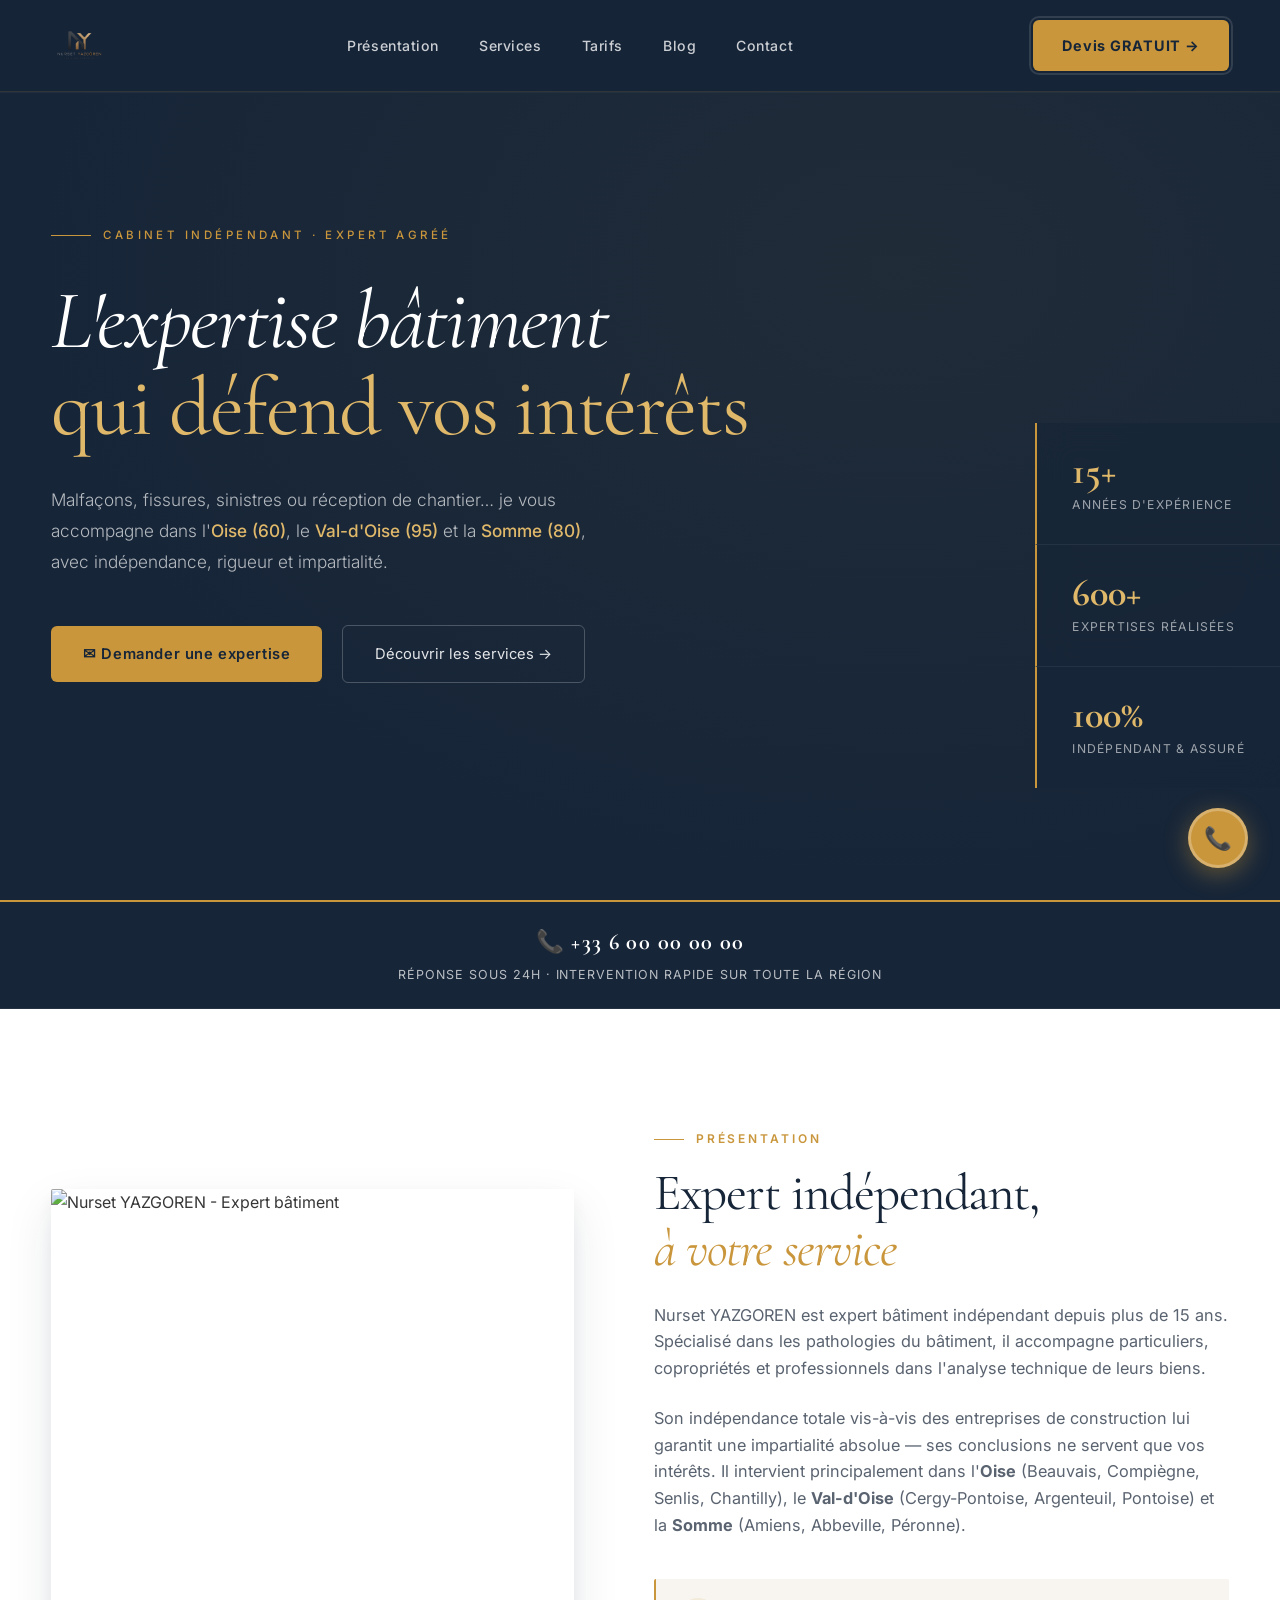
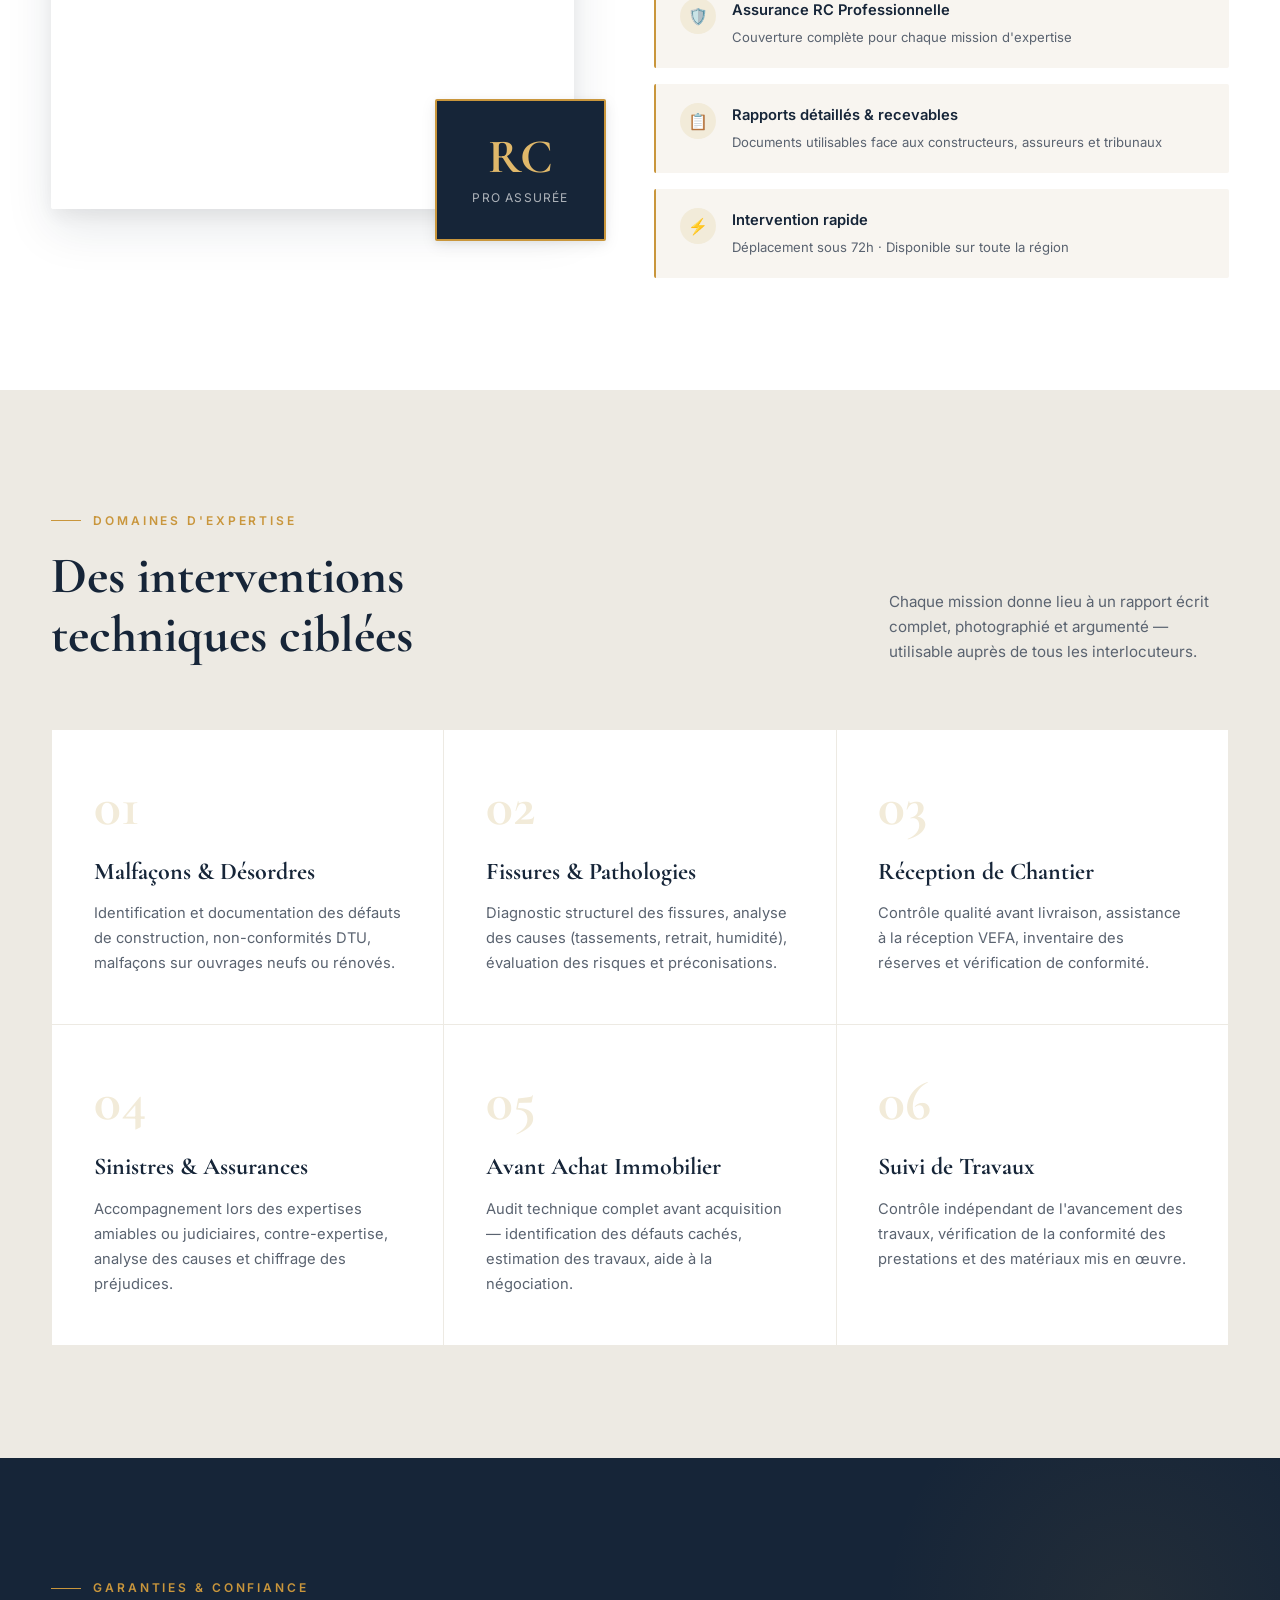
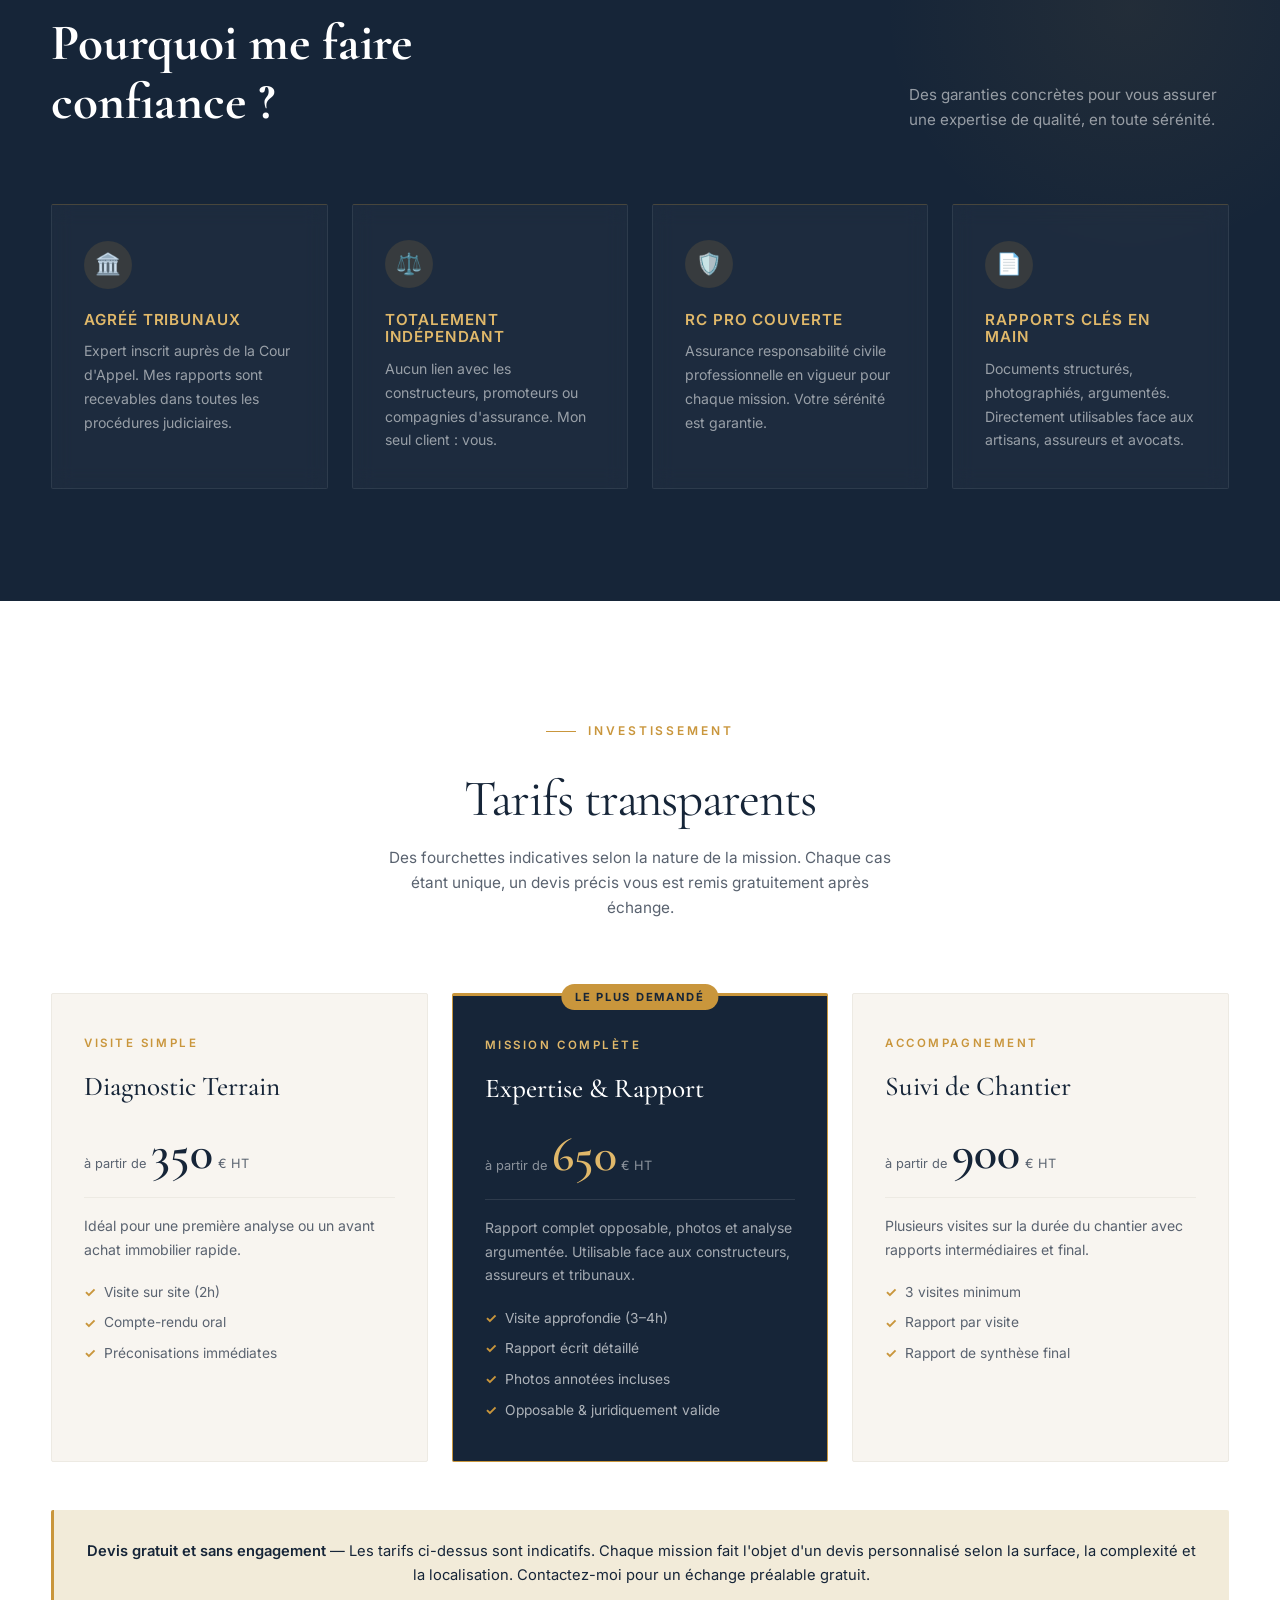
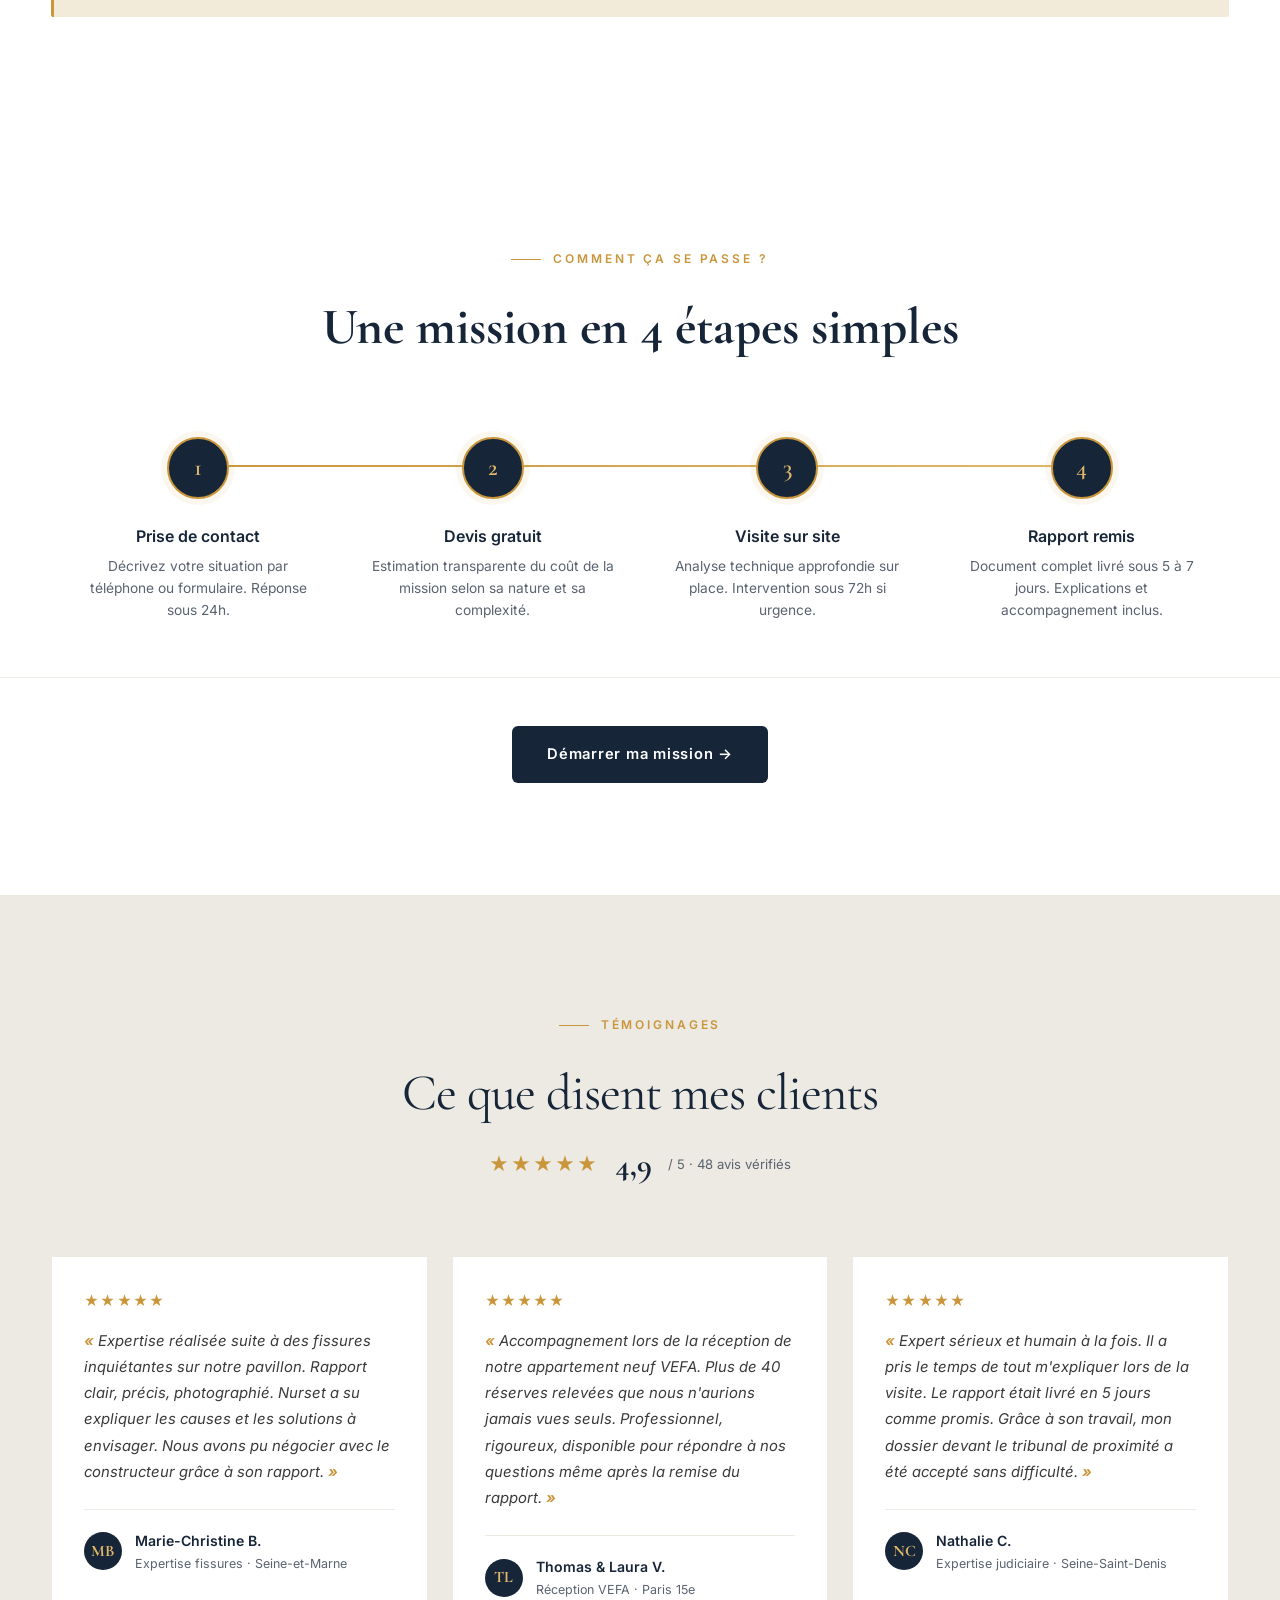
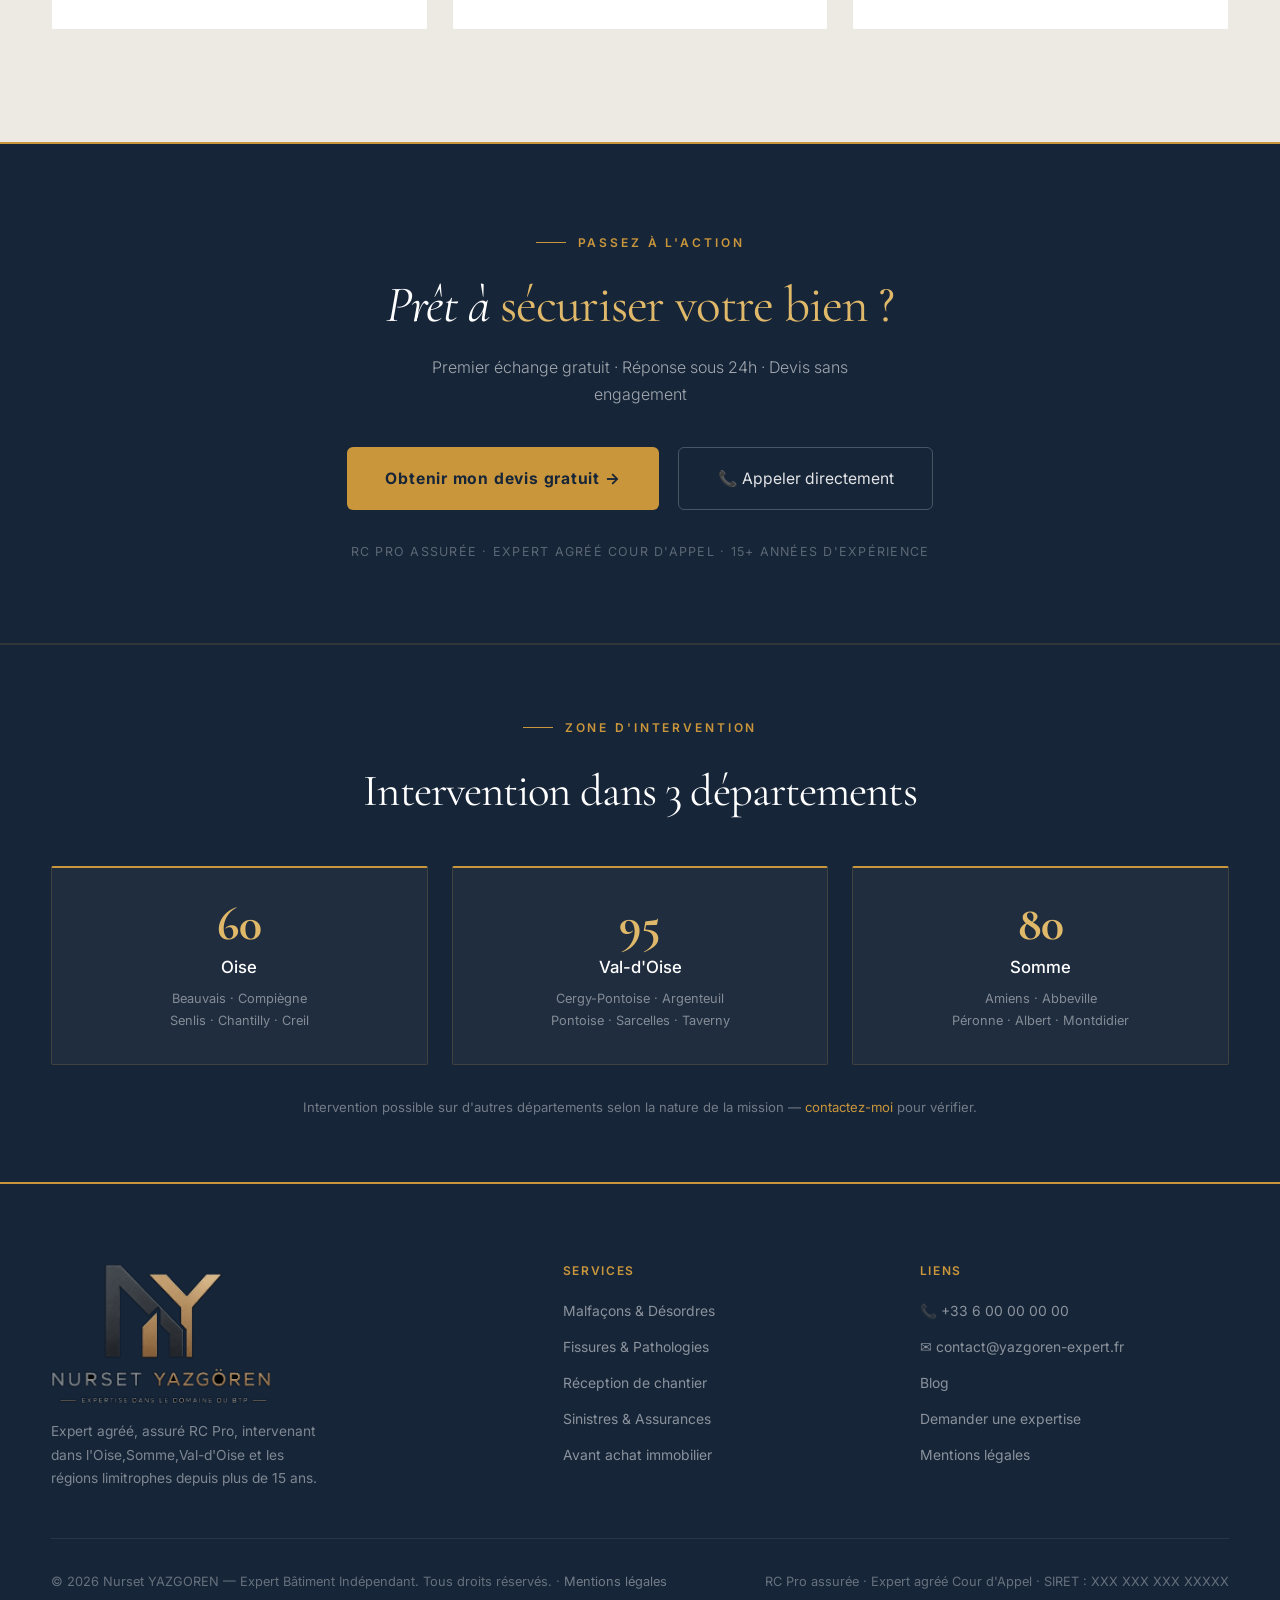
==== commit 4ca5c923: "Add files via upload" ====
--- a/index.html
+++ b/index.html
@@ -1,719 +1,2432 @@
-<!DOCTYPE html>
-<html lang="fr">
-<head>
-  <meta charset="UTF-8" />
-  <meta name="viewport" content="width=device-width, initial-scale=1.0" />
-  <title>Expert Bâtiment Indépendant — Oise, Val-d'Oise, Somme | Nurset YAZGOREN</title>
-  <meta name="description" content="Nurset YAZGOREN, expert bâtiment indépendant agréé dans l'Oise (60), le Val-d'Oise (95) et la Somme (80). Malfaçons, fissures, réception VEFA, sinistres. Rapport opposable. Devis gratuit.">
-  <meta name="keywords" content="expert bâtiment Oise, expert bâtiment Val-d'Oise, expert bâtiment Somme, expert bâtiment Beauvais, expert bâtiment Cergy, expert bâtiment Amiens, malfaçon bâtiment, fissures maison, expertise VEFA, contre-expertise assurance">
-  <meta name="author" content="Nurset YAZGOREN">
-  <meta name="robots" content="index, follow">
-  <meta name="geo.region" content="FR-60 FR-95 FR-80">
-  <meta name="geo.placename" content="Oise, Val-d'Oise, Somme">
-  <link rel="canonical" href="https://www.yazgoren-expert.fr/">
-  <meta property="og:type" content="website">
-  <meta property="og:title" content="Nurset YAZGOREN — Expert Bâtiment Indépendant | Oise · Val-d'Oise · Somme">
-  <meta property="og:description" content="Expert bâtiment indépendant agréé dans l'Oise, le Val-d'Oise et la Somme. Malfaçons, fissures, VEFA, sinistres. Devis gratuit.">
-  <meta property="og:locale" content="fr_FR">
-  <meta property="og:site_name" content="Nurset YAZGOREN — Expert Bâtiment">
-  <meta name="twitter:card" content="summary">
-  <meta name="twitter:title" content="Nurset YAZGOREN — Expert Bâtiment | Oise · Val-d'Oise · Somme">
-  <meta name="twitter:description" content="Expert bâtiment indépendant agréé. Malfaçons, fissures, VEFA. Oise, Val-d'Oise, Somme.">
-  <script type="application/ld+json">
-  {
-    "@context": "https://schema.org",
-    "@type": "LocalBusiness",
-    "name": "Nurset YAZGOREN — Expert Bâtiment Indépendant",
-    "description": "Expert bâtiment indépendant agréé. Malfaçons, fissures, réception VEFA, sinistres. Oise, Val-d'Oise, Somme.",
-    "url": "https://www.yazgoren-expert.fr",
-    "telephone": "+33600000000",
-    "email": "contact@yazgoren-expert.fr",
-    "priceRange": "€€",
-    "areaServed": [
-      {"@type": "AdministrativeArea", "name": "Oise"},
-      {"@type": "AdministrativeArea", "name": "Val-d'Oise"},
-      {"@type": "AdministrativeArea", "name": "Somme"}
-    ],
-    "knowsAbout": ["Expertise bâtiment", "Pathologies construction", "Malfaçons", "Fissures structurelles", "Réception VEFA", "Contre-expertise assurance"],
-    "hasCredential": "Expert judiciaire agréé Cour d'Appel",
-    "openingHoursSpecification": {
-      "@type": "OpeningHoursSpecification",
-      "dayOfWeek": ["Monday","Tuesday","Wednesday","Thursday","Friday"],
-      "opens": "08:00",
-      "closes": "19:00"
-    }
-  }
-
-    // ─── FAB ───
-    const fabEmail = document.getElementById('fabEmail');
-    const fabWhatsapp = document.getElementById('fabWhatsapp');
-    let fabOpen = false;
-
-    // Show secondary buttons on hover of main FAB
-    const fabMain = document.querySelector('.fab-main');
-    const fabContainer = document.getElementById('fabContainer');
-
-    if (fabContainer) {
-      fabContainer.addEventListener('mouseenter', () => {
-        fabEmail && fabEmail.classList.add('visible');
-        fabWhatsapp && fabWhatsapp.classList.add('visible');
-      });
-
-      fabContainer.addEventListener('mouseleave', () => {
-        fabEmail && fabEmail.classList.remove('visible');
-        fabWhatsapp && fabWhatsapp.classList.remove('visible');
-      });
-    }
-
-    // Hide FAB at very top of page (optional — shows after 300px scroll)
-    const fabWrap = document.getElementById('fabContainer');
-    const fabMobile = document.getElementById('fabMobileBar');
-
-    window.addEventListener('scroll', () => {
-      if (window.scrollY > 300) {
-        if (fabWrap) fabWrap.style.opacity = '1';
-        if (fabMobile) fabMobile.style.transform = 'translateY(0)';
-      } else {
-        if (fabWrap) fabWrap.style.opacity = '0';
-        if (fabMobile) fabMobile.style.transform = 'translateY(100%)';
-      }
-    });
-
-    // Initial state — hidden until scroll
-    if (fabWrap) fabWrap.style.opacity = '0';
-    if (fabWrap) fabWrap.style.transition = 'opacity 0.4s ease';
-    if (fabMobile) { fabMobile.style.transform = 'translateY(100%)'; fabMobile.style.transition = 'transform 0.4s ease'; }
-
-  </script>
-  <link rel="preconnect" href="https://fonts.googleapis.com">
-  <link rel="preconnect" href="https://fonts.gstatic.com" crossorigin>
-  <link href="https://fonts.googleapis.com/css2?family=Cormorant+Garamond:ital,wght@0,300;0,400;0,500;0,600;0,700;1,300;1,400;1,500;1,600&family=Inter:wght@300;400;500;600&display=swap" rel="stylesheet">
-  <link rel="stylesheet" href="css/style.css">
-  <link rel="stylesheet" href="css/index.css">
-</head>
-<body>
-
-  <!-- HEADER -->
-  <header>
-    <div class="container navbar">
-      <a href="index.html" class="logo-link">
-        <img src="img/log1 .png" alt="Nurset YAZGÖREN — Expert Bâtiment BTP" class="logo-img-real">
-      </a>
-
-      <ul class="nav-links" id="navLinks">
-        <li><a href="#about">Présentation</a></li>
-        <li><a href="#services">Services</a></li>
-        <li><a href="#tarifs">Tarifs</a></li>
-        <li><a href="blog.html">Blog</a></li>
-        <li><a href="contact.html">Contact</a></li>
-      </ul>
-
-      <a href="contact.html" class="btn-nav desktop">
-        Devis GRATUIT →
-      </a>
-
-      <button class="menu-toggle" id="menuToggle" aria-label="Menu">
-        <span></span><span></span><span></span>
-      </button>
-    </div>
-  </header>
-
-  <!-- HERO -->
-  <section class="hero">
-    <div class="hero-bg"></div>
-    <div class="container">
-      <div class="hero-content fade-up visible">
-        <div class="hero-eyebrow">
-          <div class="eyebrow-line"></div>
-          <span class="eyebrow-text">Cabinet indépendant · Expert agréé</span>
-        </div>
-
-        <h1>
-          L'expertise bâtiment<br>
-          <em>qui défend vos intérêts</em>
-        </h1>
-
-        <p class="hero-desc">
-          Malfaçons, fissures, sinistres ou réception de chantier…
-         je vous accompagne dans l'<strong style="color:var(--gold-light);font-weight:500;">Oise (60)</strong>, le <strong style="color:var(--gold-light);font-weight:500;">Val-d'Oise (95)</strong> et la <strong style="color:var(--gold-light);font-weight:500;">Somme (80)</strong>, avec indépendance, rigueur et impartialité.
-
-        <div class="hero-actions">
-          <a href="contact.html" class="btn-primary">
-            ✉ Demander une expertise
-          </a>
-          <a href="#services" class="btn-ghost">
-            Découvrir les services →
-          </a>
-        </div>
-      </div>
-
-      <div class="hero-stats">
-        <div class="stat-item">
-          <div class="stat-num">15+</div>
-          <div class="stat-label">Années d'expérience</div>
-        </div>
-        <div class="stat-item">
-          <div class="stat-num">600+</div>
-          <div class="stat-label">Expertises réalisées</div>
-        </div>
-        <div class="stat-item">
-          <div class="stat-num">100%</div>
-          <div class="stat-label">Indépendant & assuré</div>
-        </div>
-      </div>
-    </div>
-  </section>
-
-  <!-- PHONE STRIP -->
-  <div class="phone-strip">
-    <a href="tel:+33600000000">📞 +33 6 00 00 00 00</a>
-    <p>Réponse sous 24h · Intervention rapide sur toute la région</p>
-  </div>
-
-  <!-- ABOUT -->
-  <section class="about-section" id="about">
-    <div class="container">
-      <div class="about-grid">
-        <div class="about-img-wrap fade-up">
-          <img
-            src="https://images.unsplash.com/photo-1504307651254-35680f356dfd?q=80&w=900&auto=format&fit=crop"
-            alt="Nurset YAZGOREN - Expert bâtiment"
-          />
-          <div class="about-img-badge">
-            <div class="big">RC</div>
-            <div class="small">Pro assurée</div>
-          </div>
-        </div>
-
-        <div class="about-content fade-up">
-          <div class="section-label">
-            <div class="line"></div>
-            <span>Présentation</span>
-          </div>
-
-          <h2>Expert indépendant,<br><em>à votre service</em></h2>
-
-          <p>
-            Depuis plus de 15 ans, j'accompagne particuliers, copropriétés et professionnels dans l'analyse des pathologies du bâtiment. 
-            Derrière une fissure, une infiltration ou un désordre technique, mon rôle est de comprendre l'origine du problème et d'apporter un avis clair, objectif et fiable.
-          </p>
-
-
-          <p>
-          En tant qu'expert bâtiment totalement indépendant, je ne suis lié à aucune entreprise de construction. Cette liberté me permet de défendre exclusivement les intérêts de mes clients et de garantir une expertise impartiale. 
-          </p>
-          <p>
-            J'interviens principalement dans l'<strong>Oise</strong> (Beauvais, Compiègne, Senlis, Chantilly), le <strong>Val-d'Oise</strong> (Cergy-Pontoise, Argenteuil, Pontoise) et la <strong>Somme</strong> (Amiens, Abbeville, Péronne).
-          </p>
-
-          <div class="cert-list">
-            
-            <div class="cert-item">
-              <div class="cert-icon">🛡️</div>
-              <div class="cert-text">
-                <strong>Assurance RC Professionnelle</strong>
-                <span>Couverture complète pour chaque mission d'expertise</span>
-              </div>
-            </div>
-            <div class="cert-item">
-              <div class="cert-icon">📋</div>
-              <div class="cert-text">
-                <strong>Rapports détaillés & recevables</strong>
-                <span>Documents utilisables face aux constructeurs, assureurs et tribunaux</span>
-              </div>
-            </div>
-            <div class="cert-item">
-              <div class="cert-icon">⚡</div>
-              <div class="cert-text">
-                <strong>Intervention rapide</strong>
-                <span>Déplacement sous 72h · Disponible sur toute la région</span>
-              </div>
-            </div>
-          </div>
-        </div>
-      </div>
-    </div>
-  </section>
-
-  <!-- SERVICES -->
-  <section class="services-section" id="services">
-    <div class="container">
-      <div class="services-header fade-up">
-        <div>
-          <div class="section-label">
-            <div class="line"></div>
-            <span>Domaines d'expertise</span>
-          </div>
-          <h2>Des interventions<br>techniques ciblées</h2>
-        </div>
-        <p>Chaque mission donne lieu à un rapport écrit complet, photographié et argumenté — utilisable auprès de tous les interlocuteurs.</p>
-      </div>
-
-      <div class="services-grid fade-up">
-        <div class="service-card">
-          <div class="service-num">01</div>
-          <h3>Malfaçons & Désordres</h3>
-          <p>Identification et documentation des défauts de construction, non-conformités DTU, malfaçons sur ouvrages neufs ou rénovés.</p>
-        </div>
-
-        <div class="service-card">
-          <div class="service-num">02</div>
-          <h3>Fissures & Pathologies</h3>
-          <p>Diagnostic structurel des fissures, analyse des causes (tassements, retrait, humidité), évaluation des risques et préconisations.</p>
-        </div>
-
-        <div class="service-card">
-          <div class="service-num">03</div>
-          <h3>Réception de Chantier</h3>
-          <p>Contrôle qualité avant livraison, assistance à la réception VEFA, inventaire des réserves et vérification de conformité.</p>
-        </div>
-
-        <div class="service-card">
-          <div class="service-num">04</div>
-          <h3>Sinistres & Assurances</h3>
-          <p>Accompagnement lors des expertises amiables ou judiciaires, contre-expertise, analyse des causes et chiffrage des préjudices.</p>
-        </div>
-
-        <div class="service-card">
-          <div class="service-num">05</div>
-          <h3>Avant Achat Immobilier</h3>
-          <p>Audit technique complet avant acquisition — identification des défauts cachés, estimation des travaux, aide à la négociation.</p>
-        </div>
-
-        <div class="service-card">
-          <div class="service-num">06</div>
-          <h3>Suivi de Travaux</h3>
-          <p>Contrôle indépendant de l'avancement des travaux, vérification de la conformité des prestations et des matériaux mis en œuvre.</p>
-        </div>
-      </div>
-    </div>
-  </section>
-
-  <!-- TRUST / GUARANTIES -->
-  <section class="trust-section" id="garanties">
-    <div class="container">
-      <div class="trust-top fade-up">
-        <div>
-          <div class="section-label">
-            <div class="line"></div>
-            <span>Garanties & Confiance</span>
-          </div>
-          <h2>Pourquoi me faire<br>confiance ?</h2>
-        </div>
-        <p style="color:rgba(255,255,255,0.55); max-width:320px;">Des garanties concrètes pour vous assurer une expertise de qualité, en toute sérénité.</p>
-      </div>
-
-      <div class="trust-grid fade-up">
-        <div class="trust-card">
-          <div class="trust-icon">🏛️</div>
-          <h3>Agréé Tribunaux</h3>
-          <p>Expert inscrit auprès de la Cour d'Appel. Mes rapports sont recevables dans toutes les procédures judiciaires.</p>
-        </div>
-
-        <div class="trust-card">
-          <div class="trust-icon">⚖️</div>
-          <h3>Totalement Indépendant</h3>
-          <p>Aucun lien avec les constructeurs, promoteurs ou compagnies d'assurance. Mon seul client : vous.</p>
-        </div>
-
-        <div class="trust-card">
-          <div class="trust-icon">🛡️</div>
-          <h3>RC Pro Couverte</h3>
-          <p>Assurance responsabilité civile professionnelle en vigueur pour chaque mission. Votre sérénité est garantie.</p>
-        </div>
-
-        <div class="trust-card">
-          <div class="trust-icon">📄</div>
-          <h3>Rapports Clés en Main</h3>
-          <p>Documents structurés, photographiés, argumentés. Directement utilisables face aux artisans, assureurs et avocats.</p>
-        </div>
-      </div>
-    </div>
-  </section>
-
-
-
-  <!-- TARIFS -->
-  <section class="tarifs-section" id="tarifs">
-    <div class="container">
-      <div class="tarifs-header fade-up">
-        <div class="section-label" style="justify-content:center;">
-          <div class="line"></div>
-          <span>Investissement</span>
-        </div>
-        <h2>Tarifs transparents</h2>
-        <p>Des fourchettes indicatives selon la nature de la mission. Chaque cas étant unique, un devis précis vous est remis gratuitement après échange.</p>
-      </div>
-
-      <div class="tarifs-grid fade-up">
-        <div class="tarif-card">
-          <div class="tarif-type">Visite simple</div>
-          <div class="tarif-name">Diagnostic Terrain</div>
-          <div class="tarif-price">
-            <span class="price-from">à partir de</span>
-            <span class="price-amount">350</span>
-            <span class="price-unit">€ HT</span>
-          </div>
-          <p class="tarif-desc">Idéal pour une première analyse ou un avant achat immobilier rapide.</p>
-          <ul class="tarif-includes">
-            <li>Visite sur site (2h)</li>
-            <li>Compte-rendu oral</li>
-            <li>Préconisations immédiates</li>
-          </ul>
-        </div>
-
-        <div class="tarif-card featured">
-          <div class="tarif-badge">Le plus demandé</div>
-          <div class="tarif-type">Mission complète</div>
-          <div class="tarif-name">Expertise & Rapport</div>
-          <div class="tarif-price">
-            <span class="price-from">à partir de</span>
-            <span class="price-amount">650</span>
-            <span class="price-unit">€ HT</span>
-          </div>
-          <p class="tarif-desc">Rapport complet opposable, photos et analyse argumentée. Utilisable face aux constructeurs, assureurs et tribunaux.</p>
-          <ul class="tarif-includes">
-            <li>Visite approfondie (3–4h)</li>
-            <li>Rapport écrit détaillé</li>
-            <li>Photos annotées incluses</li>
-            <li>Opposable & juridiquement valide</li>
-          </ul>
-        </div>
-
-        <div class="tarif-card">
-          <div class="tarif-type">Accompagnement</div>
-          <div class="tarif-name">Suivi de Chantier</div>
-          <div class="tarif-price">
-            <span class="price-from">à partir de</span>
-            <span class="price-amount">900</span>
-            <span class="price-unit">€ HT</span>
-          </div>
-          <p class="tarif-desc">Plusieurs visites sur la durée du chantier avec rapports intermédiaires et final.</p>
-          <ul class="tarif-includes">
-            <li>3 visites minimum</li>
-            <li>Rapport par visite</li>
-            <li>Rapport de synthèse final</li>
-          </ul>
-        </div>
-      </div>
-
-      <div class="tarifs-note fade-up">
-        <p><strong>Devis gratuit et sans engagement</strong> — Les tarifs ci-dessus sont indicatifs. Chaque mission fait l'objet d'un devis personnalisé selon la surface, la complexité et la localisation. Contactez-moi pour un échange préalable gratuit.</p>
-      </div>
-    </div>
-  </section>
-
-  <!-- PROCESS -->
-  <section class="process-section">
-    <div class="container">
-      <div class="process-header fade-up">
-        <div class="section-label" style="justify-content:center;">
-          <div class="line"></div>
-          <span>Comment ça se passe ?</span>
-        </div>
-        <h2>Une mission en 4 étapes simples</h2>
-      </div>
-
-      <div class="process-steps fade-up">
-        <div class="process-step">
-          <div class="step-circle">1</div>
-          <h3>Prise de contact</h3>
-          <p>Décrivez votre situation par téléphone ou formulaire. Réponse sous 24h.</p>
-        </div>
-        <div class="process-step">
-          <div class="step-circle">2</div>
-          <h3>Devis gratuit</h3>
-          <p>Estimation transparente du coût de la mission selon sa nature et sa complexité.</p>
-        </div>
-        <div class="process-step">
-          <div class="step-circle">3</div>
-          <h3>Visite sur site</h3>
-          <p>Analyse technique approfondie sur place. Intervention sous 72h si urgence.</p>
-        </div>
-        <div class="process-step">
-          <div class="step-circle">4</div>
-          <h3>Rapport remis</h3>
-          <p>Document complet livré sous 5 à 7 jours. Explications et accompagnement inclus.</p>
-        </div>
-      </div>
-    </div>
-      <div style="text-align:center;margin-top:3.5rem;padding-top:3rem;border-top:1px solid var(--border);">
-        <a href="contact.html" style="display:inline-flex;align-items:center;gap:0.6rem;padding:1rem 2.2rem;background:var(--navy);color:var(--white);font-weight:600;font-size:0.92rem;border-radius:6px;text-decoration:none;letter-spacing:0.05em;font-family:'Inter',sans-serif;">
-          Démarrer ma mission →
-        </a>
-      </div>
-    </div>
-  </section>
-
-  <!-- AVIS CLIENTS -->
-  <section class="avis-section" id="avis">
-    <div class="container">
-      <div class="avis-header fade-up">
-        <div class="section-label" style="justify-content:center;">
-          <div class="line"></div>
-          <span>Témoignages</span>
-        </div>
-        <h2>Ce que disent mes clients</h2>
-        <div class="avis-stars-global">
-          <span class="stars">★★★★★</span>
-          <span class="avis-score">4,9</span>
-          <span class="avis-total">/ 5 · 48 avis vérifiés</span>
-        </div>
-      </div>
-
-      <div class="avis-grid fade-up">
-        <div class="avis-card">
-          <div class="avis-card-stars">★★★★★</div>
-          <p class="avis-text">Expertise réalisée suite à des fissures inquiétantes sur notre pavillon. Rapport clair, précis, photographié. Nurset a su expliquer les causes et les solutions à envisager. Nous avons pu négocier avec le constructeur grâce à son rapport.</p>
-          <div class="avis-author">
-            <div class="avis-avatar">MB</div>
-            <div>
-              <div class="avis-name">Marie-Christine B.</div>
-              <div class="avis-mission">Expertise fissures · Seine-et-Marne</div>
-            </div>
-          </div>
-        </div>
-
-        <div class="avis-card">
-          <div class="avis-card-stars">★★★★★</div>
-          <p class="avis-text">Accompagnement lors de la réception de notre appartement neuf VEFA. Plus de 40 réserves relevées que nous n'aurions jamais vues seuls. Professionnel, rigoureux, disponible pour répondre à nos questions même après la remise du rapport.</p>
-          <div class="avis-author">
-            <div class="avis-avatar">TL</div>
-            <div>
-              <div class="avis-name">Thomas & Laura V.</div>
-              <div class="avis-mission">Réception VEFA · Paris 15e</div>
-            </div>
-          </div>
-        </div>
-
-        
-
-        
-
-
-        <div class="avis-card">
-          <div class="avis-card-stars">★★★★★</div>
-          <p class="avis-text">Expert sérieux et humain à la fois. Il a pris le temps de tout m'expliquer lors de la visite. Le rapport était livré en 5 jours comme promis. Grâce à son travail, mon dossier devant le tribunal de proximité a été accepté sans difficulté.</p>
-          <div class="avis-author">
-            <div class="avis-avatar">NC</div>
-            <div>
-              <div class="avis-name">Nathalie C.</div>
-              <div class="avis-mission">Expertise judiciaire · Seine-Saint-Denis</div>
-            </div>
-          </div>
-        </div>
-      </div>
-    </div>
-  </section>
-
-
-  <!-- BLOC CONVERSION POST-AVIS -->
-  <section style="background:var(--navy);padding:5rem 0;text-align:center;border-top:2px solid var(--gold);border-bottom:1px solid rgba(201,150,60,0.15);">
-    <div class="container">
-      <div class="section-label" style="justify-content:center;margin-bottom:1.5rem;">
-        <div class="line"></div>
-        <span>Passez à l'action</span>
-      </div>
-      <h2 style="font-family:'Cormorant Garamond',serif;font-size:clamp(2.2rem,4vw,3.8rem);color:var(--white);font-weight:400;letter-spacing:-0.02em;font-style:italic;margin-bottom:1.2rem;">
-        Prêt à <em style="color:var(--gold-light);font-style:normal;">sécuriser votre bien ?</em>
-      </h2>
-      <p style="color:rgba(255,255,255,0.6);font-size:1rem;margin-bottom:2.5rem;font-weight:300;max-width:480px;margin-left:auto;margin-right:auto;margin-bottom:2.5rem;">
-        Premier échange gratuit · Réponse sous 24h · Devis sans engagement
-      </p>
-      <div style="display:flex;gap:1.2rem;justify-content:center;flex-wrap:wrap;">
-        <a href="contact.html" style="display:inline-flex;align-items:center;gap:0.6rem;padding:1.1rem 2.4rem;background:var(--gold);color:var(--navy);font-weight:700;font-size:0.98rem;border-radius:6px;text-decoration:none;letter-spacing:0.05em;transition:all 0.25s;font-family:'Inter',sans-serif;">
-          Obtenir mon devis gratuit →
-        </a>
-        <a href="tel:+33600000000" style="display:inline-flex;align-items:center;gap:0.6rem;padding:1.1rem 2.4rem;color:rgba(255,255,255,0.88);font-size:0.98rem;text-decoration:none;border:1px solid rgba(255,255,255,0.22);border-radius:6px;font-family:'Inter',sans-serif;transition:all 0.25s;">
-          📞 Appeler directement
-        </a>
-      </div>
-      <p style="margin-top:2rem;font-size:0.78rem;color:rgba(255,255,255,0.3);letter-spacing:0.1em;text-transform:uppercase;">
-        RC Pro assurée · Expert agréé Cour d'Appel · 15+ années d'expérience
-      </p>
-    </div>
-  </section>
-
-  <!-- GEO ZONES -->
-  <section class="geo-section">
-    <div class="container">
-      <div class="geo-header">
-        <div class="section-label" style="justify-content:center;">
-          <div class="line"></div>
-          <span>Zone d'intervention</span>
-        </div>
-        <h2>Intervention dans 3 départements</h2>
-      </div>
-      <div class="geo-grid">
-        <div class="geo-card">
-          <div class="geo-num">60</div>
-          <div class="geo-name">Oise</div>
-          <div class="geo-cities">Beauvais · Compiègne<br>Senlis · Chantilly · Creil</div>
-        </div>
-        <div class="geo-card">
-          <div class="geo-num">95</div>
-          <div class="geo-name">Val-d'Oise</div>
-          <div class="geo-cities">Cergy-Pontoise · Argenteuil<br>Pontoise · Sarcelles · Taverny</div>
-        </div>
-        <div class="geo-card">
-          <div class="geo-num">80</div>
-          <div class="geo-name">Somme</div>
-          <div class="geo-cities">Amiens · Abbeville<br>Péronne · Albert · Montdidier</div>
-        </div>
-      </div>
-      <p class="geo-note">
-        Intervention possible sur d'autres départements selon la nature de la mission —
-        <a href="contact.html">contactez-moi</a> pour vérifier.
-      </p>
-    </div>
-  </section>
-
-  <!-- FOOTER -->
-  <footer>
-    <div class="container">
-      <div class="footer-top">
-                <div class="footer-brand">
-          <div class="footer-logo-crop">
-            <img src="img/log1 .png" alt="Nurset YAZGÖREN — Expert Bâtiment BTP" class="logo-img-footer-real">
-          </div>
-          <p>Expert agréé, assuré RC Pro, intervenant dans l'Oise,Somme,Val-d'Oise et les régions limitrophes depuis plus de 15 ans.</p>
-          <div class="footer-social">
-            <a href="https://www.facebook.com/" target="_blank" rel="noopener" aria-label="Facebook">
-              <svg viewBox="0 0 24 24" xmlns="http://www.w3.org/2000/svg"><path d="M24 12.073C24 5.405 18.627 0 12 0S0 5.405 0 12.073C0 18.1 4.388 23.094 10.125 24v-8.437H7.078v-3.49h3.047v-2.66c0-3.025 1.791-4.697 4.533-4.697 1.312 0 2.686.236 2.686.236v2.97h-1.513c-1.491 0-1.956.93-1.956 1.887v2.264h3.328l-.532 3.49h-2.796V24C19.612 23.094 24 18.1 24 12.073z"/></svg>
-            </a>
-            <a href="https://www.instagram.com/" target="_blank" rel="noopener" aria-label="Instagram">
-              <svg viewBox="0 0 24 24" xmlns="http://www.w3.org/2000/svg"><path d="M12 2.163c3.204 0 3.584.012 4.85.07 3.252.148 4.771 1.691 4.919 4.919.058 1.265.069 1.645.069 4.849 0 3.205-.012 3.584-.069 4.849-.149 3.225-1.664 4.771-4.919 4.919-1.266.058-1.644.07-4.85.07-3.204 0-3.584-.012-4.849-.07-3.26-.149-4.771-1.699-4.919-4.92-.058-1.265-.07-1.644-.07-4.849 0-3.204.013-3.583.07-4.849.149-3.227 1.664-4.771 4.919-4.919 1.266-.057 1.645-.069 4.849-.069zM12 0C8.741 0 8.333.014 7.053.072 2.695.272.273 2.69.073 7.052.014 8.333 0 8.741 0 12c0 3.259.014 3.668.072 4.948.2 4.358 2.618 6.78 6.98 6.98C8.333 23.986 8.741 24 12 24c3.259 0 3.668-.014 4.948-.072 4.354-.2 6.782-2.618 6.979-6.98.059-1.28.073-1.689.073-4.948 0-3.259-.014-3.667-.072-4.947-.196-4.354-2.617-6.78-6.979-6.98C15.668.014 15.259 0 12 0zm0 5.838a6.162 6.162 0 100 12.324 6.162 6.162 0 000-12.324zM12 16a4 4 0 110-8 4 4 0 010 8zm6.406-11.845a1.44 1.44 0 100 2.881 1.44 1.44 0 000-2.881z"/></svg>
-            </a>
-            <a href="https://www.tiktok.com/" target="_blank" rel="noopener" aria-label="TikTok">
-              <svg viewBox="0 0 24 24" xmlns="http://www.w3.org/2000/svg"><path d="M12.525.02c1.31-.02 2.61-.01 3.91-.02.08 1.53.63 3.09 1.75 4.17 1.12 1.11 2.7 1.62 4.24 1.79v4.03c-1.44-.05-2.89-.35-4.2-.97-.57-.26-1.1-.59-1.62-.93-.01 2.92.01 5.84-.02 8.75-.08 1.4-.54 2.79-1.35 3.94-1.31 1.92-3.58 3.17-5.91 3.21-1.43.08-2.86-.31-4.08-1.03-2.02-1.19-3.44-3.37-3.65-5.71-.02-.5-.03-1-.01-1.49.18-1.9 1.12-3.72 2.58-4.96 1.66-1.44 3.98-2.13 6.15-1.72.02 1.48-.04 2.96-.04 4.44-.99-.32-2.15-.23-3.02.37-.63.41-1.11 1.04-1.36 1.75-.21.51-.15 1.07-.14 1.61.24 1.64 1.82 3.02 3.5 2.87 1.12-.01 2.19-.66 2.77-1.61.19-.33.4-.67.41-1.06.1-1.79.06-3.57.07-5.36.01-4.03-.01-8.05.02-12.07z"/></svg>
-            </a>
-          </div>
-        </div>
-
-        <div class="footer-col">
-          <h2>Services</h2>
-          <ul>
-            <li><a href="#services">Malfaçons & Désordres</a></li>
-            <li><a href="#services">Fissures & Pathologies</a></li>
-            <li><a href="#services">Réception de chantier</a></li>
-            <li><a href="#services">Sinistres & Assurances</a></li>
-            <li><a href="#services">Avant achat immobilier</a></li>
-          </ul>
-        </div>
-
-        <div class="footer-col">
-          <h2>Liens</h2>
-          <ul>
-            <li><a href="tel:+33600000000">📞 +33 6 00 00 00 00</a></li>
-            <li><a href="mailto:contact@yazgoren-expert.fr">✉ contact@yazgoren-expert.fr</a></li>
-            <li><a href="blog.html">Blog</a></li>
-            <li><a href="contact.html">Demander une expertise</a></li>
-            <li><a href="mentions-legales.html">Mentions légales</a></li>
-          </ul>
-        </div>
-      </div>
-
-      <div class="footer-bottom">
-        <p>© 2026 Nurset YAZGOREN — Expert Bâtiment Indépendant. Tous droits réservés. · <a href="mentions-legales.html" style="color:rgba(255,255,255,0.4);text-decoration:none;">Mentions légales</a></p>
-        <p>RC Pro assurée · Expert agréé Cour d'Appel · SIRET : XXX XXX XXX XXXXX</p>
-      </div>
-    </div>
-  </footer>
-
-  <!-- ─── FAB STICKY DESKTOP ─── -->
-  <div class="fab-container" id="fabContainer">
-    <!-- Email -->
-    <div class="fab-item" style="transition-delay: 0.1s">
-      <div class="fab-tooltip">Envoyer un email</div>
-      <a href="mailto:contact@yazgoren-expert.fr" class="fab-tertiary" id="fabEmail" aria-label="Envoyer un email">
-        ✉️
-      </a>
-    </div>
-    <!-- WhatsApp -->
-    <div class="fab-item">
-      <div class="fab-tooltip">WhatsApp</div>
-      <a href="https://wa.me/33600000000?text=Bonjour%2C%20je%20souhaite%20une%20expertise%20b%C3%A2timent." class="fab-secondary" id="fabWhatsapp" target="_blank" rel="noopener" aria-label="WhatsApp">
-        💬
-      </a>
-    </div>
-    <!-- Téléphone — bouton principal -->
-    <div class="fab-item">
-      <div class="fab-tooltip">📞 +33 6 00 00 00 00</div>
-      <a href="tel:+33600000000" class="fab-main" aria-label="Appeler Nurset YAZGOREN">
-        📞
-      </a>
-    </div>
-  </div>
-
-  <!-- ─── BARRE MOBILE STICKY ─── -->
-  <div class="fab-mobile-bar" id="fabMobileBar">
-    <a href="tel:+33600000000" class="fab-mobile-call">
-      📞 Appeler
-    </a>
-    <a href="https://wa.me/33600000000?text=Bonjour%2C%20je%20souhaite%20une%20expertise%20b%C3%A2timent." class="fab-mobile-whatsapp" target="_blank" rel="noopener">
-      💬 WhatsApp
-    </a>
-  </div>
-
-
-  <script>
-    // Mobile menu
-        const menuToggle = document.getElementById('menuToggle');
-    const navLinks = document.getElementById('navLinks');
-
-    if (menuToggle && navLinks) {
-      menuToggle.addEventListener('click', (e) => {
-        e.stopPropagation();
-        navLinks.classList.toggle('open');
-        const spans = menuToggle.querySelectorAll('span');
-        if (navLinks.classList.contains('open')) {
-          spans[0].style.cssText = 'transform:translateY(7px) rotate(45deg)';
-          spans[1].style.cssText = 'opacity:0; transform:scaleX(0)';
-          spans[2].style.cssText = 'transform:translateY(-7px) rotate(-45deg)';
-        } else {
-          spans[0].style.cssText = '';
-          spans[1].style.cssText = '';
-          spans[2].style.cssText = '';
-        }
-      });
-      navLinks.querySelectorAll('a').forEach(a => {
-        a.addEventListener('click', () => {
-          navLinks.classList.remove('open');
-          menuToggle.querySelectorAll('span').forEach(s => s.style.cssText = '');
-        });
-      });
-      document.addEventListener('click', (e) => {
-        if (!menuToggle.contains(e.target) && !navLinks.contains(e.target)) {
-          navLinks.classList.remove('open');
-          menuToggle.querySelectorAll('span').forEach(s => s.style.cssText = '');
-        }
-      });
-    }
-    
-
-    // Scroll animations
-    const observer = new IntersectionObserver((entries) => {
-      entries.forEach((entry, i) => {
-        if (entry.isIntersecting) {
-          setTimeout(() => {
-            entry.target.classList.add('visible');
-          }, 80);
-          observer.unobserve(entry.target);
-        }
-      });
-    }, { threshold: 0.12 });
-
-    document.querySelectorAll('.fade-up').forEach(el => observer.observe(el));
-
-    // Header scroll effect
-    const header = document.querySelector('header');
-    window.addEventListener('scroll', () => {
-      if (window.scrollY > 60) {
-        header.style.background = 'rgba(22, 37, 56, 0.99)';
-      } else {
-        header.style.background = 'rgba(22, 37, 56, 0.97)';
-      }
-    });
-  </script>
-</body>
-</html>
+<!DOCTYPE html>
+<html lang="fr">
+<head>
+  <meta charset="UTF-8" />
+  <meta name="viewport" content="width=device-width, initial-scale=1.0" />
+  <title>Expert Bâtiment Indépendant — Oise, Val-d'Oise, Somme | Nurset YAZGOREN</title>
+  <meta name="description" content="Nurset YAZGOREN, expert bâtiment indépendant agréé dans l'Oise (60), le Val-d'Oise (95) et la Somme (80). Malfaçons, fissures, réception VEFA, sinistres. Rapport opposable. Devis gratuit.">
+  <meta name="keywords" content="expert bâtiment Oise, expert bâtiment Val-d'Oise, expert bâtiment Somme, expert bâtiment Beauvais, expert bâtiment Cergy, expert bâtiment Amiens, malfaçon bâtiment, fissures maison, expertise VEFA, contre-expertise assurance">
+  <meta name="author" content="Nurset YAZGOREN">
+  <meta name="robots" content="index, follow">
+  <meta name="geo.region" content="FR-60 FR-95 FR-80">
+  <meta name="geo.placename" content="Oise, Val-d'Oise, Somme">
+  <link rel="canonical" href="https://www.yazgoren-expert.fr/">
+  <meta property="og:type" content="website">
+  <meta property="og:title" content="Nurset YAZGOREN — Expert Bâtiment Indépendant | Oise · Val-d'Oise · Somme">
+  <meta property="og:description" content="Expert bâtiment indépendant agréé dans l'Oise, le Val-d'Oise et la Somme. Malfaçons, fissures, VEFA, sinistres. Devis gratuit.">
+  <meta property="og:locale" content="fr_FR">
+  <meta property="og:site_name" content="Nurset YAZGOREN — Expert Bâtiment">
+  <meta name="twitter:card" content="summary">
+  <meta name="twitter:title" content="Nurset YAZGOREN — Expert Bâtiment | Oise · Val-d'Oise · Somme">
+  <meta name="twitter:description" content="Expert bâtiment indépendant agréé. Malfaçons, fissures, VEFA. Oise, Val-d'Oise, Somme.">
+  <script type="application/ld+json">
+  {
+    "@context": "https://schema.org",
+    "@type": "LocalBusiness",
+    "name": "Nurset YAZGOREN — Expert Bâtiment Indépendant",
+    "description": "Expert bâtiment indépendant agréé. Malfaçons, fissures, réception VEFA, sinistres. Oise, Val-d'Oise, Somme.",
+    "url": "https://www.yazgoren-expert.fr",
+    "telephone": "+33600000000",
+    "email": "contact@yazgoren-expert.fr",
+    "priceRange": "€€",
+    "areaServed": [
+      {"@type": "AdministrativeArea", "name": "Oise"},
+      {"@type": "AdministrativeArea", "name": "Val-d'Oise"},
+      {"@type": "AdministrativeArea", "name": "Somme"}
+    ],
+    "knowsAbout": ["Expertise bâtiment", "Pathologies construction", "Malfaçons", "Fissures structurelles", "Réception VEFA", "Contre-expertise assurance"],
+    "hasCredential": "Expert judiciaire agréé Cour d'Appel",
+    "openingHoursSpecification": {
+      "@type": "OpeningHoursSpecification",
+      "dayOfWeek": ["Monday","Tuesday","Wednesday","Thursday","Friday"],
+      "opens": "08:00",
+      "closes": "19:00"
+    }
+  }
+
+    // ─── FAB ───
+    const fabEmail = document.getElementById('fabEmail');
+    const fabWhatsapp = document.getElementById('fabWhatsapp');
+    let fabOpen = false;
+
+    // Show secondary buttons on hover of main FAB
+    const fabMain = document.querySelector('.fab-main');
+    const fabContainer = document.getElementById('fabContainer');
+
+    if (fabContainer) {
+      fabContainer.addEventListener('mouseenter', () => {
+        fabEmail && fabEmail.classList.add('visible');
+        fabWhatsapp && fabWhatsapp.classList.add('visible');
+      });
+
+      fabContainer.addEventListener('mouseleave', () => {
+        fabEmail && fabEmail.classList.remove('visible');
+        fabWhatsapp && fabWhatsapp.classList.remove('visible');
+      });
+    }
+
+    // Hide FAB at very top of page (optional — shows after 300px scroll)
+    const fabWrap = document.getElementById('fabContainer');
+    const fabMobile = document.getElementById('fabMobileBar');
+
+    window.addEventListener('scroll', () => {
+      if (window.scrollY > 300) {
+        if (fabWrap) fabWrap.style.opacity = '1';
+        if (fabMobile) fabMobile.style.transform = 'translateY(0)';
+      } else {
+        if (fabWrap) fabWrap.style.opacity = '0';
+        if (fabMobile) fabMobile.style.transform = 'translateY(100%)';
+      }
+    });
+
+    // Initial state — hidden until scroll
+    if (fabWrap) fabWrap.style.opacity = '0';
+    if (fabWrap) fabWrap.style.transition = 'opacity 0.4s ease';
+    if (fabMobile) { fabMobile.style.transform = 'translateY(100%)'; fabMobile.style.transition = 'transform 0.4s ease'; }
+
+  </script>
+  <link rel="preconnect" href="https://fonts.googleapis.com">
+  <link rel="preconnect" href="https://fonts.gstatic.com" crossorigin>
+  <link href="https://fonts.googleapis.com/css2?family=Cormorant+Garamond:ital,wght@0,300;0,400;0,500;0,600;0,700;1,300;1,400;1,500;1,600&family=Inter:wght@300;400;500;600&display=swap" rel="stylesheet">
+  <style>
+    :root {
+      --navy: #162538;
+      --navy-mid: #162538;
+      --navy-light: #162538;
+      --gold: #C9963C;
+      --gold-light: #E0B86A;
+      --gold-pale: #F2EBD9;
+      --stone: #F8F5F0;
+      --white: #FFFFFF;
+      --text: #3A3A3A;
+      --text-muted: #5A6370;
+      --border: #EDEAE3;
+      --shadow-sm: 0 1px 3px rgba(22,37,56,0.06), 0 1px 2px rgba(22,37,56,0.04);
+      --shadow-md: 0 4px 16px rgba(22,37,56,0.08), 0 2px 6px rgba(22,37,56,0.05);
+      --shadow-lg: 0 20px 48px rgba(22,37,56,0.10), 0 8px 20px rgba(22,37,56,0.06);
+      --shadow-gold: 0 8px 32px rgba(201,150,60,0.18);
+      --radius: 2px;
+      --radius-md: 4px;
+      --letter-wide: 0.12em;
+      --letter-wider: 0.22em;
+    }
+
+    *, *::before, *::after { margin: 0; padding: 0; box-sizing: border-box; }
+
+    html { scroll-behavior: smooth; }
+
+    body {
+      font-family: 'Inter', sans-serif;
+      background: var(--stone);
+      color: var(--text);
+      line-height: 1.65;
+      overflow-x: hidden;
+    }
+
+    h1, h2, h3, h4 {
+      font-family: 'Cormorant Garamond', serif;
+      line-height: 1.15;
+    }
+
+    img { display: block; width: 100%; }
+
+    .container {
+      width: min(1180px, 92%);
+      margin: auto;
+    }
+
+    /* ─── HEADER ─── */
+
+    header {
+      position: fixed;
+      top: 0; left: 0;
+      width: 100%;
+      z-index: 1000;
+      overflow: visible;
+      background: rgba(22, 37, 56, 0.97);
+      backdrop-filter: blur(16px);
+      border-bottom: 1px solid rgba(201,150,60,0.15);
+      box-shadow: 0 1px 0 rgba(255,255,255,0.04);
+      transition: all 0.3s ease;
+    }
+
+    .navbar {
+      display: flex;
+      justify-content: space-between;
+      align-items: center;
+      padding: 1.1rem 0;
+      position: relative;
+    }
+
+    .logo-wrap {
+      display: flex;
+      flex-direction: column;
+      gap: 0.1rem;
+    }
+
+    .logo-name {
+      font-family: 'Cormorant Garamond', serif;
+      font-size: 1.35rem;
+      font-weight: 700;
+      color: var(--white);
+      letter-spacing: 0.08em;
+      text-transform: uppercase;
+    }
+
+    .logo-sub {
+      font-size: 0.68rem;
+      letter-spacing: 0.22em;
+      color: var(--gold);
+      text-transform: uppercase;
+      font-weight: 500;
+    }
+
+    .nav-links {
+      display: flex;
+      gap: 2.5rem;
+      list-style: none;
+    }
+
+    .nav-links a {
+      text-decoration: none;
+      color: rgba(255,255,255,0.78);
+      font-size: 0.88rem;
+      font-weight: 500;
+      letter-spacing: 0.04em;
+      transition: color 0.25s;
+    }
+
+    .nav-links a:hover { color: var(--gold-light); }
+
+    .btn-nav {
+      display: inline-flex;
+      align-items: center;
+      gap: 0.5rem;
+      padding: 0.85rem 1.8rem;
+      background: var(--gold);
+      color: var(--navy);
+      font-family: 'Inter', sans-serif;
+      font-size: 0.9rem;
+      font-weight: 700;
+      border: none;
+      border-radius: 6px;
+      cursor: pointer;
+      text-decoration: none;
+      letter-spacing: 0.06em;
+      transition: all 0.25s ease;
+      outline: 2px solid rgba(255,255,255,0.12);
+      outline-offset: 2px;
+    }
+
+    .btn-nav:hover {
+      background: var(--gold-light);
+      transform: translateY(-1px);
+      box-shadow: 0 6px 20px rgba(201,150,60,0.35);
+    }
+
+
+    .logo-img {
+      height: 52px;
+      width: auto;
+      display: block;
+    }
+
+    .footer-logo {
+      height: 70px;
+      width: auto;
+      display: block;
+      margin-bottom: 0.8rem;
+    }
+
+
+    .logo-link {
+      text-decoration: none;
+      display: flex;
+      align-items: center;
+    }
+
+    .logo-svg {
+      height: 52px;
+      width: auto;
+    }
+
+    .logo-svg-footer {
+      height: 64px;
+      width: auto;
+      margin-bottom: 1rem;
+    }
+
+    .menu-toggle {
+      display: none;
+      background: none;
+      border: none;
+      cursor: pointer;
+      flex-direction: column;
+      gap: 5px;
+      padding: 4px;
+      z-index: 1001;
+    }
+
+    .menu-toggle span {
+      display: block;
+      width: 26px;
+      height: 2px;
+      background: var(--white);
+      transition: all 0.3s ease;
+      border-radius: 2px;
+    }
+
+    /* ─── HERO ─── */
+
+    .hero {
+      min-height: 100vh;
+      display: flex;
+      align-items: flex-end;
+      padding-bottom: 7rem;
+      position: relative;
+      overflow: hidden;
+      background: var(--navy);
+    }
+
+    .hero-bg {
+      position: absolute;
+      inset: 0;
+      background:
+        linear-gradient(165deg, rgba(22,37,56,0.0) 0%, rgba(22,37,56,0.85) 55%, rgba(22,37,56,0.98) 100%),
+        url('https://images.unsplash.com/photo-1541888946425-d81bb19240f5?q=80&w=1800&auto=format&fit=crop') center/cover no-repeat;
+    }
+
+    .hero-bg::after {
+      content: '';
+      position: absolute;
+      inset: 0;
+      background: radial-gradient(ellipse at 70% 30%, rgba(201,150,60,0.06) 0%, transparent 70%);
+    }
+
+    .hero-content {
+      position: relative;
+      z-index: 2;
+      max-width: 760px;
+    }
+
+    .hero-eyebrow {
+      display: inline-flex;
+      align-items: center;
+      gap: 0.75rem;
+      margin-bottom: 2rem;
+    }
+
+    .eyebrow-line {
+      width: 40px;
+      height: 1px;
+      background: var(--gold);
+    }
+
+    .eyebrow-text {
+      font-size: 0.72rem;
+      letter-spacing: 0.3em;
+      color: var(--gold);
+      text-transform: uppercase;
+      font-weight: 500;
+    }
+
+    .hero h1 {
+      font-size: clamp(3.4rem, 6.5vw, 6.8rem);
+      color: var(--white);
+      margin-bottom: 2rem;
+      font-weight: 400;
+      font-style: italic;
+      letter-spacing: -0.02em;
+      line-height: 1.05;
+    }
+
+    .hero h1 em {
+      font-style: normal;
+      color: var(--gold-light);
+    }
+
+    .hero-desc {
+      font-size: 1.08rem;
+      color: rgba(255,255,255,0.68);
+      max-width: 540px;
+      margin-bottom: 3rem;
+      line-height: 1.8;
+      font-weight: 300;
+    }
+
+    .hero-actions {
+      display: flex;
+      gap: 1.2rem;
+      flex-wrap: wrap;
+      align-items: center;
+    }
+
+    .btn-primary {
+      display: inline-flex;
+      align-items: center;
+      gap: 0.6rem;
+      padding: 1rem 2rem;
+      background: var(--gold);
+      color: var(--navy);
+      font-weight: 600;
+      font-size: 0.92rem;
+      border-radius: 6px;
+      text-decoration: none;
+      letter-spacing: 0.04em;
+      transition: all 0.25s;
+    }
+
+    .btn-primary:hover {
+      background: var(--gold-light);
+      transform: translateY(-2px);
+      box-shadow: 0 10px 30px rgba(201,150,60,0.4);
+    }
+
+    .btn-ghost {
+      display: inline-flex;
+      align-items: center;
+      gap: 0.6rem;
+      padding: 1rem 2rem;
+      color: rgba(255,255,255,0.88);
+      font-size: 0.92rem;
+      text-decoration: none;
+      border: 1px solid rgba(255,255,255,0.22);
+      border-radius: 6px;
+      transition: all 0.25s;
+    }
+
+    .btn-ghost:hover {
+      background: rgba(255,255,255,0.07);
+      border-color: rgba(255,255,255,0.4);
+    }
+
+    .hero-stats {
+      position: absolute;
+      right: 0;
+      bottom: 7rem;
+      display: flex;
+      flex-direction: column;
+      gap: 0;
+      z-index: 2;
+    }
+
+    .stat-item {
+      padding: 1.8rem 2.2rem;
+      border-left: 2px solid var(--gold);
+      background: rgba(22,37,56,0.65);
+      backdrop-filter: blur(16px);
+      -webkit-backdrop-filter: blur(16px);
+    }
+
+    .stat-item + .stat-item {
+      border-top: 1px solid rgba(255,255,255,0.06);
+    }
+
+    .stat-num {
+      font-family: 'Cormorant Garamond', serif;
+      font-size: 2.4rem;
+      font-weight: 700;
+      color: var(--gold-light);
+      line-height: 1;
+      margin-bottom: 0.3rem;
+    }
+
+    .stat-label {
+      font-size: 0.76rem;
+      color: rgba(255,255,255,0.58);
+      text-transform: uppercase;
+      letter-spacing: 0.1em;
+    }
+
+    /* ─── PHONE STRIP ─── */
+
+    .phone-strip {
+      background: var(--navy);
+      padding: 1.4rem 0;
+      text-align: center;
+      border-top: 2px solid var(--gold);
+      border-bottom: 1px solid rgba(255,255,255,0.06);
+    }
+
+    .phone-strip a {
+      font-family: 'Cormorant Garamond', serif;
+      font-size: 1.4rem;
+      font-weight: 700;
+      color: var(--white);
+      text-decoration: none;
+      letter-spacing: 0.06em;
+    }
+
+    .phone-strip p {
+      font-size: 0.78rem;
+      color: rgba(255,255,255,0.7);
+      margin-top: 0.2rem;
+      letter-spacing: 0.08em;
+      text-transform: uppercase;
+    }
+
+    /* ─── SECTION SHARED ─── */
+
+    section { padding: 7rem 0; }
+
+    .section-label {
+      display: inline-flex;
+      align-items: center;
+      gap: 0.75rem;
+      margin-bottom: 1rem;
+    }
+
+    .section-label .line {
+      width: 30px;
+      height: 1px;
+      background: var(--gold);
+    }
+
+    .section-label span {
+      font-size: 0.75rem;
+      letter-spacing: 0.24em;
+      color: var(--gold);
+      text-transform: uppercase;
+      font-weight: 600;
+    }
+
+    /* ─── ABOUT ─── */
+
+    .about-section { background: var(--white); }
+
+    .about-grid {
+      display: grid;
+      grid-template-columns: 1fr 1.1fr;
+      gap: 5rem;
+      align-items: center;
+    }
+
+    .about-img-wrap {
+      position: relative;
+    }
+
+    .about-img-wrap img {
+      height: 620px;
+      object-fit: cover;
+      border-radius: 2px;
+      filter: grayscale(10%) contrast(1.04);
+      box-shadow: var(--shadow-lg);
+    }
+
+    .about-img-badge {
+      position: absolute;
+      bottom: -2rem;
+      right: -2rem;
+      background: var(--navy);
+      color: var(--white);
+      padding: 2rem 2.2rem;
+      border-radius: 2px;
+      text-align: center;
+      border: 2px solid var(--gold);
+      box-shadow: var(--shadow-md);
+    }
+
+    .about-img-badge .big {
+      font-family: 'Cormorant Garamond', serif;
+      font-size: 3rem;
+      font-weight: 700;
+      color: var(--gold-light);
+      line-height: 1;
+    }
+
+    .about-img-badge .small {
+      font-size: 0.75rem;
+      color: rgba(255,255,255,0.65);
+      letter-spacing: 0.1em;
+      text-transform: uppercase;
+      margin-top: 0.4rem;
+    }
+
+    .about-content h2 {
+      font-size: clamp(2.4rem, 4vw, 3.8rem);
+      color: var(--navy);
+      margin-bottom: 1.5rem;
+      font-weight: 400;
+      letter-spacing: -0.02em;
+      line-height: 1.1;
+    }
+
+    .about-content h2 em {
+      font-style: italic;
+      color: var(--gold);
+    }
+
+    .about-content p {
+      color: var(--text-muted);
+      margin-bottom: 1.4rem;
+      font-size: 1.02rem;
+    }
+
+    .cert-list {
+      margin-top: 2.5rem;
+      display: flex;
+      flex-direction: column;
+      gap: 1rem;
+    }
+
+    .cert-item {
+      display: flex;
+      align-items: flex-start;
+      gap: 1rem;
+      padding: 1.2rem 1.5rem;
+      background: var(--stone);
+      border-radius: 2px;
+      border-left: 2px solid var(--gold);
+      transition: box-shadow 0.25s, transform 0.25s;
+    }
+
+    .cert-item:hover {
+      box-shadow: var(--shadow-md);
+      transform: translateX(4px);
+    }
+
+    .cert-icon {
+      width: 36px;
+      height: 36px;
+      min-width: 36px;
+      border-radius: 50%;
+      background: var(--gold-pale);
+      display: flex;
+      align-items: center;
+      justify-content: center;
+      font-size: 1rem;
+    }
+
+    .cert-text strong {
+      display: block;
+      font-size: 0.92rem;
+      color: var(--navy);
+      font-weight: 600;
+    }
+
+    .cert-text span {
+      font-size: 0.82rem;
+      color: var(--text-muted);
+    }
+
+    /* ─── SERVICES ─── */
+
+    .services-section { background: #EDEAE3; }
+
+    .services-header {
+      display: flex;
+      justify-content: space-between;
+      align-items: flex-end;
+      margin-bottom: 4rem;
+      gap: 2rem;
+    }
+
+    .services-header h2 {
+      font-size: clamp(2.4rem, 4vw, 3.6rem);
+      color: var(--navy);
+      max-width: 480px;
+    }
+
+    .services-header p {
+      max-width: 340px;
+      color: var(--text-muted);
+      font-size: 0.95rem;
+    }
+
+    .services-grid {
+      display: grid;
+      grid-template-columns: repeat(3, 1fr);
+      gap: 1px;
+      background: var(--border);
+      border: 1px solid var(--border);
+    }
+
+    .service-card {
+      background: var(--white);
+      padding: 3rem 2.6rem;
+      transition: all 0.35s ease;
+      position: relative;
+      overflow: hidden;
+      cursor: default;
+    }
+
+    .service-card::before {
+      content: '';
+      position: absolute;
+      bottom: 0; left: 0;
+      width: 100%;
+      height: 3px;
+      background: var(--gold);
+      transform: scaleX(0);
+      transform-origin: left;
+      transition: transform 0.35s ease;
+    }
+
+    .service-card:hover::before { transform: scaleX(1); }
+
+    .service-card:hover { background: var(--navy); }
+
+    .service-card:hover .service-num,
+    .service-card:hover h3,
+    .service-card:hover p { color: var(--white); }
+
+    .service-card:hover .service-num { color: rgba(255,255,255,0.25); }
+
+    .service-num {
+      font-family: 'Cormorant Garamond', serif;
+      font-size: 3.5rem;
+      font-weight: 700;
+      color: var(--gold-pale);
+      line-height: 1;
+      margin-bottom: 1.5rem;
+      transition: color 0.3s;
+    }
+
+    .service-card h3 {
+      font-size: 1.5rem;
+      color: var(--navy);
+      margin-bottom: 1rem;
+      transition: color 0.3s;
+    }
+
+    .service-card p {
+      color: var(--text-muted);
+      font-size: 0.92rem;
+      line-height: 1.7;
+      transition: color 0.3s;
+    }
+
+    /* ─── TRUST / GUARANTEES ─── */
+
+    .trust-section {
+      background: var(--navy);
+      position: relative;
+      overflow: hidden;
+    }
+
+    .trust-section::before {
+      content: '';
+      position: absolute;
+      top: -100px; right: -100px;
+      width: 500px;
+      height: 500px;
+      background: radial-gradient(circle, rgba(201,150,60,0.07) 0%, transparent 70%);
+      pointer-events: none;
+    }
+
+    .trust-top {
+      display: flex;
+      justify-content: space-between;
+      align-items: flex-end;
+      margin-bottom: 4.5rem;
+    }
+
+    .trust-top h2 {
+      font-size: clamp(2.4rem, 4vw, 3.6rem);
+      color: var(--white);
+      max-width: 480px;
+    }
+
+    .trust-top p {
+      max-width: 340px;
+      color: rgba(255,255,255,0.55);
+      font-size: 0.95rem;
+    }
+
+    .trust-grid {
+      display: grid;
+      grid-template-columns: repeat(4, 1fr);
+      gap: 1.5rem;
+    }
+
+    .trust-card {
+      padding: 2.2rem 2rem;
+      border: 1px solid rgba(255,255,255,0.08);
+      border-top: 1px solid rgba(201,150,60,0.25);
+      border-radius: 2px;
+      background: rgba(255,255,255,0.03);
+      backdrop-filter: blur(10px);
+      transition: border-color 0.35s, background 0.35s, transform 0.35s;
+    }
+
+    .trust-card:hover {
+      border-color: rgba(201,150,60,0.4);
+      border-top-color: rgba(201,150,60,0.6);
+      background: rgba(255,255,255,0.05);
+      transform: translateY(-3px);
+    }
+
+    .trust-icon {
+      width: 48px;
+      height: 48px;
+      border-radius: 50%;
+      background: rgba(201,150,60,0.15);
+      display: flex;
+      align-items: center;
+      justify-content: center;
+      font-size: 1.3rem;
+      margin-bottom: 1.4rem;
+    }
+
+    .trust-card h3 {
+      font-family: 'Inter', sans-serif;
+      font-size: 0.95rem;
+      font-weight: 600;
+      color: var(--gold-light);
+      margin-bottom: 0.7rem;
+      text-transform: uppercase;
+      letter-spacing: 0.06em;
+    }
+
+    .trust-card p {
+      font-size: 0.88rem;
+      color: rgba(255,255,255,0.55);
+      line-height: 1.7;
+    }
+
+    /* ─── PROCESS ─── */
+
+    .process-section { background: var(--white); }
+
+    .process-header {
+      text-align: center;
+      margin-bottom: 5rem;
+    }
+
+    .process-header h2 {
+      font-size: clamp(2.4rem, 4vw, 3.6rem);
+      color: var(--navy);
+      margin-top: 0.8rem;
+    }
+
+    .process-steps {
+      display: grid;
+      grid-template-columns: repeat(4, 1fr);
+      gap: 0;
+      position: relative;
+    }
+
+    a {
+      transition: color 0.2s ease;
+    }
+
+    .process-steps::before {
+      content: '';
+      position: absolute;
+      top: 28px;
+      left: calc(12.5% + 14px);
+      right: calc(12.5% + 14px);
+      height: 2px;
+      background: linear-gradient(90deg, var(--gold), var(--gold-light));
+    }
+
+    .process-step {
+      display: flex;
+      flex-direction: column;
+      align-items: center;
+      text-align: center;
+      padding: 0 1.5rem;
+    }
+
+    .step-circle {
+      width: 62px;
+      height: 62px;
+      border-radius: 50%;
+      background: var(--navy);
+      border: 2px solid var(--gold);
+      display: flex;
+      align-items: center;
+      justify-content: center;
+      font-family: 'Cormorant Garamond', serif;
+      font-size: 1.5rem;
+      font-weight: 600;
+      color: var(--gold-light);
+      margin-bottom: 1.8rem;
+      position: relative;
+      z-index: 1;
+      box-shadow: 0 0 0 6px rgba(201,150,60,0.08);
+    }
+
+    .process-step h3 {
+      font-family: 'Inter', sans-serif;
+      font-size: 1rem;
+      font-weight: 600;
+      color: var(--navy);
+      margin-bottom: 0.6rem;
+    }
+
+    .process-step p {
+      font-size: 0.86rem;
+      color: var(--text-muted);
+      line-height: 1.6;
+    }
+
+    /* ─── CONTACT ─── */
+
+    .contact-section { background: var(--stone); }
+
+    .contact-grid {
+      display: grid;
+      grid-template-columns: 1fr 1fr;
+      gap: 5rem;
+      align-items: start;
+    }
+
+    .contact-info h2 {
+      font-size: clamp(2.4rem, 4vw, 3.6rem);
+      color: var(--navy);
+      margin-top: 0.8rem;
+      margin-bottom: 1.5rem;
+    }
+
+    .contact-info h2 em {
+      font-style: italic;
+      color: var(--gold);
+    }
+
+    .contact-info p {
+      color: var(--text-muted);
+      font-size: 0.98rem;
+      margin-bottom: 2.5rem;
+    }
+
+    .contact-details {
+      display: flex;
+      flex-direction: column;
+      gap: 1rem;
+    }
+
+    .contact-detail {
+      display: flex;
+      align-items: center;
+      gap: 1rem;
+    }
+
+    .cd-icon {
+      width: 42px;
+      height: 42px;
+      min-width: 42px;
+      border-radius: 50%;
+      background: var(--navy);
+      display: flex;
+      align-items: center;
+      justify-content: center;
+      font-size: 1rem;
+    }
+
+    .cd-text strong {
+      display: block;
+      font-size: 0.82rem;
+      color: var(--text-muted);
+      text-transform: uppercase;
+      letter-spacing: 0.08em;
+      margin-bottom: 0.15rem;
+    }
+
+    .cd-text a, .cd-text span {
+      color: var(--navy);
+      font-weight: 600;
+      text-decoration: none;
+      font-size: 0.98rem;
+    }
+
+    .cd-text a:hover { color: var(--gold); }
+
+    .contact-form-box {
+      background: var(--white);
+      padding: 3.5rem;
+      border-radius: 2px;
+      box-shadow: var(--shadow-lg);
+      border: 1px solid var(--border);
+      border-top: 3px solid var(--gold);
+    }
+
+    .contact-form-box h3 {
+      font-size: 1.8rem;
+      color: var(--navy);
+      margin-bottom: 0.5rem;
+    }
+
+    .contact-form-box .subtitle {
+      color: var(--text-muted);
+      font-size: 0.88rem;
+      margin-bottom: 2rem;
+    }
+
+    .form-row {
+      display: grid;
+      grid-template-columns: 1fr 1fr;
+      gap: 1rem;
+    }
+
+    .form-field {
+      margin-bottom: 1rem;
+      display: flex;
+      flex-direction: column;
+      gap: 0.4rem;
+    }
+
+    .form-field label {
+      font-size: 0.78rem;
+      font-weight: 600;
+      color: var(--navy);
+      letter-spacing: 0.06em;
+      text-transform: uppercase;
+    }
+
+    .form-field input,
+    .form-field select,
+    .form-field textarea {
+      padding: 0.9rem 1rem;
+      border: 1px solid var(--border);
+      border-radius: 4px;
+      font-family: 'Inter', sans-serif;
+      font-size: 0.94rem;
+      color: var(--text);
+      background: var(--stone);
+      outline: none;
+      transition: border-color 0.25s;
+      width: 100%;
+    }
+
+    .form-field input:focus,
+    .form-field select:focus,
+    .form-field textarea:focus {
+      border-color: var(--gold);
+      background: var(--white);
+    }
+
+    .form-field textarea {
+      resize: vertical;
+      min-height: 120px;
+    }
+
+    .btn-submit {
+      width: 100%;
+      padding: 1.1rem;
+      background: var(--navy);
+      color: var(--white);
+      border: none;
+      border-radius: 4px;
+      font-family: 'Inter', sans-serif;
+      font-size: 0.94rem;
+      font-weight: 600;
+      cursor: pointer;
+      letter-spacing: 0.06em;
+      text-transform: uppercase;
+      margin-top: 0.5rem;
+      transition: all 0.25s;
+      display: flex;
+      align-items: center;
+      justify-content: center;
+      gap: 0.5rem;
+    }
+
+    .btn-submit:hover {
+      background: var(--gold);
+      color: var(--navy);
+      box-shadow: var(--shadow-gold);
+      transform: translateY(-1px);
+    }
+
+    /* ─── FOOTER ─── */
+
+    footer {
+      background: var(--navy);
+      padding: 5rem 0 2.5rem;
+      border-top: 2px solid var(--gold);
+    }
+
+    .footer-top {
+      display: grid;
+      grid-template-columns: 1.5fr 1fr 1fr;
+      gap: 3rem;
+      margin-bottom: 3rem;
+    }
+
+    .footer-brand .logo-name { font-size: 1.2rem; }
+
+    .footer-brand p {
+      margin-top: 1rem;
+      font-size: 0.86rem;
+      color: rgba(255,255,255,0.45);
+      max-width: 280px;
+      line-height: 1.7;
+    }
+
+    .footer-col h2 {
+      font-family: 'Inter', sans-serif;
+      font-size: 0.75rem;
+      font-weight: 600;
+      color: var(--gold);
+      text-transform: uppercase;
+      letter-spacing: 0.14em;
+      margin-bottom: 1.2rem;
+    }
+
+    .footer-col ul {
+      list-style: none;
+      display: flex;
+      flex-direction: column;
+      gap: 0.6rem;
+    }
+
+    .footer-col ul a {
+      font-size: 0.87rem;
+      color: rgba(255,255,255,0.5);
+      text-decoration: none;
+      transition: color 0.2s;
+    }
+
+    .footer-col ul a:hover { color: rgba(255,255,255,0.9); }
+
+    .footer-bottom {
+      padding-top: 2rem;
+      border-top: 1px solid rgba(255,255,255,0.08);
+      display: flex;
+      justify-content: space-between;
+      align-items: center;
+    }
+
+    .footer-bottom p {
+      font-size: 0.8rem;
+      color: rgba(255,255,255,0.35);
+    }
+
+    /* ─── MOBILE ─── */
+
+    @media (max-width: 1024px) {
+      .trust-grid { grid-template-columns: repeat(2, 1fr); }
+      .process-steps { grid-template-columns: repeat(2, 1fr); gap: 3rem; }
+      a {
+      transition: color 0.2s ease;
+    }
+
+    .process-steps::before { display: none; }
+    }
+
+    @media (max-width: 860px) {
+      .about-grid,
+      .contact-grid,
+      .footer-top { grid-template-columns: 1fr; }
+
+      .about-img-badge { bottom: 1rem; right: 1rem; }
+
+      .services-grid { grid-template-columns: 1fr 1fr; }
+
+      .hero-stats { position: static; flex-direction: row; margin-top: 3rem; }
+
+      .stat-item { border-left: none; border-top: 2px solid var(--gold); }
+
+      .services-header,
+      .trust-top { flex-direction: column; align-items: flex-start; }
+
+      .form-row { grid-template-columns: 1fr; }
+
+      .footer-bottom { flex-direction: column; gap: 0.5rem; text-align: center; }
+    }
+
+    @media (max-width: 640px) {
+      .nav-links {
+        display: none;
+        flex-direction: column;
+        position: absolute;
+        top: 100%;
+        left: 0;
+        width: 100%;
+        background: var(--navy);
+        padding: 1.5rem 2rem;
+        gap: 0;
+        border-top: 1px solid rgba(201,150,60,0.2);
+        box-shadow: 0 8px 24px rgba(0,0,0,0.2);
+        z-index: 999;
+      }
+      .nav-links.open { display: flex; }
+      .nav-links li { border-bottom: 1px solid rgba(255,255,255,0.06); }
+      .nav-links li:last-child { border-bottom: none; }
+      .nav-links a {
+        display: block;
+        padding: 0.9rem 0;
+        font-size: 0.95rem;
+        color: rgba(255,255,255,0.85);
+      }
+      .menu-toggle { display: flex !important; }
+      .btn-nav.desktop { display: none !important; }
+  
+    .logo-img {
+      height: 52px;
+      width: auto;
+      display: block;
+    }
+
+    .footer-logo {
+      height: 70px;
+      width: auto;
+      display: block;
+      margin-bottom: 0.8rem;
+    }
+
+
+    .logo-link {
+      text-decoration: none;
+      display: flex;
+      align-items: center;
+    }
+
+    .logo-svg {
+      height: 52px;
+      width: auto;
+    }
+
+    .logo-svg-footer {
+      height: 64px;
+      width: auto;
+      margin-bottom: 1rem;
+    }
+
+    .menu-toggle { display: flex; }
+      .btn-nav.desktop { display: none; }
+      .services-grid { grid-template-columns: 1fr; }
+      .trust-grid { grid-template-columns: 1fr; }
+      .process-steps { grid-template-columns: 1fr; }
+    }
+
+    /* ─── ANIMATIONS ─── */
+
+    .fade-up {
+      opacity: 0;
+      transform: translateY(28px);
+      transition: opacity 0.7s ease, transform 0.7s ease;
+    }
+
+    .fade-up.visible {
+      opacity: 1;
+      transform: translateY(0);
+    }
+
+    /* ─── TARIFS ─── */
+    .tarifs-section { background: var(--white); }
+
+    .tarifs-header { text-align: center; margin-bottom: 4.5rem; }
+    .tarifs-header h2 {
+      font-size: clamp(2.4rem, 4vw, 3.6rem);
+      color: var(--navy);
+      margin-top: 0.8rem;
+      font-weight: 400;
+      letter-spacing: -0.02em;
+    }
+    .tarifs-header p { color: var(--text-muted); max-width: 520px; margin: 1rem auto 0; font-size: 0.96rem; }
+
+    .tarifs-grid {
+      display: grid;
+      grid-template-columns: repeat(3, 1fr);
+      gap: 1.5rem;
+      margin-bottom: 3rem;
+    }
+
+    .tarif-card {
+      background: var(--stone);
+      border: 1px solid var(--border);
+      border-radius: 2px;
+      padding: 2.5rem 2rem;
+      position: relative;
+      transition: box-shadow 0.3s, transform 0.3s;
+    }
+
+    .tarif-card:hover {
+      box-shadow: var(--shadow-md);
+      transform: translateY(-4px);
+    }
+
+    .tarif-card.featured {
+      background: var(--navy);
+      border-color: var(--gold);
+      border-top: 3px solid var(--gold);
+    }
+
+    .tarif-badge {
+      position: absolute;
+      top: -12px; left: 50%;
+      transform: translateX(-50%);
+      background: var(--gold);
+      color: var(--navy);
+      font-size: 0.7rem;
+      font-weight: 700;
+      letter-spacing: 0.15em;
+      text-transform: uppercase;
+      padding: 4px 14px;
+      border-radius: 20px;
+      white-space: nowrap;
+    }
+
+    .tarif-type {
+      font-size: 0.72rem;
+      letter-spacing: 0.22em;
+      text-transform: uppercase;
+      color: var(--gold);
+      font-weight: 600;
+      margin-bottom: 0.8rem;
+    }
+
+    .tarif-card.featured .tarif-type { color: var(--gold-light); }
+
+    .tarif-name {
+      font-family: 'Cormorant Garamond', serif;
+      font-size: 1.7rem;
+      color: var(--navy);
+      margin-bottom: 0.5rem;
+      font-weight: 500;
+    }
+
+    .tarif-card.featured .tarif-name { color: var(--white); }
+
+    .tarif-price {
+      display: flex;
+      align-items: baseline;
+      gap: 0.3rem;
+      margin: 1.2rem 0;
+    }
+
+    .price-from { font-size: 0.8rem; color: var(--text-muted); }
+    .tarif-card.featured .price-from { color: rgba(255,255,255,0.5); }
+
+    .price-amount {
+      font-family: 'Cormorant Garamond', serif;
+      font-size: 3rem;
+      font-weight: 600;
+      color: var(--navy);
+      line-height: 1;
+    }
+
+    .tarif-card.featured .price-amount { color: var(--gold-light); }
+
+    .price-unit { font-size: 0.8rem; color: var(--text-muted); }
+    .tarif-card.featured .price-unit { color: rgba(255,255,255,0.5); }
+
+    .tarif-desc {
+      font-size: 0.88rem;
+      color: var(--text-muted);
+      line-height: 1.7;
+      padding-top: 1rem;
+      border-top: 1px solid var(--border);
+    }
+
+    .tarif-card.featured .tarif-desc {
+      color: rgba(255,255,255,0.6);
+      border-top-color: rgba(255,255,255,0.1);
+    }
+
+    .tarif-includes {
+      list-style: none;
+      margin-top: 1.2rem;
+      display: flex;
+      flex-direction: column;
+      gap: 0.5rem;
+    }
+
+    .tarif-includes li {
+      font-size: 0.86rem;
+      color: var(--text-muted);
+      display: flex;
+      align-items: center;
+      gap: 0.5rem;
+    }
+
+    .tarif-card.featured .tarif-includes li { color: rgba(255,255,255,0.65); }
+
+    .tarif-includes li::before {
+      content: "✓";
+      color: var(--gold);
+      font-weight: 700;
+      font-size: 0.85rem;
+    }
+
+    .tarifs-note {
+      text-align: center;
+      padding: 1.8rem 2rem;
+      background: var(--gold-pale);
+      border-radius: 2px;
+      border-left: 3px solid var(--gold);
+    }
+
+    .tarifs-note p {
+      font-size: 0.92rem;
+      color: var(--navy);
+      margin: 0;
+    }
+
+    .tarifs-note strong { font-weight: 600; }
+
+    /* ─── AVIS ─── */
+    .avis-section { background: #EDEAE3; }
+
+    .avis-header { text-align: center; margin-bottom: 4rem; }
+    .avis-header h2 {
+      font-size: clamp(2.4rem, 4vw, 3.6rem);
+      color: var(--navy);
+      margin-top: 0.8rem;
+      font-weight: 400;
+      letter-spacing: -0.02em;
+    }
+
+    .avis-stars-global {
+      display: flex;
+      align-items: center;
+      justify-content: center;
+      gap: 1rem;
+      margin-top: 1rem;
+    }
+
+    .stars { color: var(--gold); font-size: 1.2rem; letter-spacing: 0.1em; }
+    .avis-score {
+      font-family: 'Cormorant Garamond', serif;
+      font-size: 2rem;
+      font-weight: 700;
+      color: var(--navy);
+    }
+    .avis-total { font-size: 0.82rem; color: var(--text-muted); }
+
+    .avis-grid {
+      display: grid;
+      grid-template-columns: repeat(3, 1fr);
+      gap: 1.5rem;
+    }
+
+    .avis-card {
+      background: var(--white);
+      padding: 2rem 2rem 1.8rem;
+      border-radius: 2px;
+      border: 1px solid var(--border);
+      transition: box-shadow 0.3s, transform 0.3s;
+    }
+
+    .avis-card:hover {
+      box-shadow: var(--shadow-md);
+      transform: translateY(-3px);
+    }
+
+    .avis-card-stars { color: var(--gold); font-size: 0.9rem; margin-bottom: 1rem; letter-spacing: 0.08em; }
+
+    .avis-text {
+      font-size: 0.93rem;
+      color: var(--text);
+      line-height: 1.75;
+      font-style: italic;
+      margin-bottom: 1.5rem;
+    }
+
+    .avis-text::before { content: '«\00a0'; color: var(--gold); font-weight: 700; }
+    .avis-text::after { content: '\00a0»'; color: var(--gold); font-weight: 700; }
+
+    .avis-author {
+      display: flex;
+      align-items: center;
+      gap: 0.8rem;
+      padding-top: 1.2rem;
+      border-top: 1px solid var(--border);
+    }
+
+    .avis-avatar {
+      width: 38px;
+      height: 38px;
+      border-radius: 50%;
+      background: var(--navy);
+      display: flex;
+      align-items: center;
+      justify-content: center;
+      font-family: 'Cormorant Garamond', serif;
+      font-size: 1rem;
+      font-weight: 700;
+      color: var(--gold-light);
+      flex-shrink: 0;
+    }
+
+    .avis-name {
+      font-size: 0.88rem;
+      font-weight: 600;
+      color: var(--navy);
+    }
+
+    .avis-mission {
+      font-size: 0.78rem;
+      color: var(--text-muted);
+      margin-top: 0.1rem;
+    }
+
+    @media (max-width: 860px) {
+      .tarifs-grid { grid-template-columns: 1fr; }
+      .avis-grid { grid-template-columns: 1fr; }
+    }
+
+    @media (max-width: 640px) {
+      .tarifs-grid { grid-template-columns: 1fr; }
+      .avis-grid { grid-template-columns: 1fr; }
+    }
+
+
+    /* ─── LOGO RÉEL ─── */
+    .logo-img-real {
+      height: 56px;
+      width: auto;
+      display: block;
+      object-fit: contain;
+    }
+
+    .footer-logo-crop {
+      width: 220px;
+      height: 140px;
+      overflow: hidden;
+      margin-bottom: 1rem;
+    }
+
+    .logo-img-footer-real {
+      width: 283px;
+      height: auto;
+      display: block;
+      object-fit: contain;
+      margin-left: -33px;
+      margin-top: -66px;
+    }
+
+    @media (max-width: 640px) {
+      .logo-img-real {
+        height: 48px;
+      }
+
+      .footer-logo-crop {
+        width: 190px;
+        height: 121px;
+      }
+
+      .logo-img-footer-real {
+        width: 245px;
+        margin-left: -29px;
+        margin-top: -57px;
+      }
+    }
+
+
+    /* ─── FAB STICKY ─── */
+    .fab-container {
+      position: fixed;
+      bottom: 2rem;
+      right: 2rem;
+      z-index: 9999;
+      display: flex;
+      flex-direction: column;
+      align-items: flex-end;
+      gap: 0.75rem;
+    }
+
+    /* Bulle de tooltip */
+    .fab-tooltip {
+      background: var(--navy);
+      color: var(--white);
+      font-size: 0.8rem;
+      font-weight: 500;
+      padding: 0.5rem 1rem;
+      border-radius: 6px;
+      white-space: nowrap;
+      opacity: 0;
+      transform: translateX(10px);
+      transition: opacity 0.25s ease, transform 0.25s ease;
+      pointer-events: none;
+      border: 1px solid rgba(201,150,60,0.3);
+      position: absolute;
+      right: 68px;
+      top: 50%;
+      transform: translateY(-50%) translateX(10px);
+    }
+
+    .fab-tooltip::after {
+      content: '';
+      position: absolute;
+      right: -6px;
+      top: 50%;
+      transform: translateY(-50%);
+      border: 6px solid transparent;
+      border-right: none;
+      border-left-color: var(--navy);
+    }
+
+    .fab-item {
+      position: relative;
+      display: flex;
+      align-items: center;
+    }
+
+    .fab-item:hover .fab-tooltip {
+      opacity: 1;
+      transform: translateY(-50%) translateX(0);
+    }
+
+    /* Bouton principal — appel téléphonique */
+    .fab-main {
+      width: 60px;
+      height: 60px;
+      border-radius: 50%;
+      background: var(--gold);
+      color: var(--navy);
+      display: flex;
+      align-items: center;
+      justify-content: center;
+      font-size: 1.4rem;
+      text-decoration: none;
+      box-shadow: 0 6px 24px rgba(201,150,60,0.45), 0 2px 8px rgba(0,0,0,0.15);
+      transition: all 0.3s ease;
+      animation: fab-pulse 2.5s ease-in-out infinite;
+      border: 3px solid rgba(255,255,255,0.25);
+    }
+
+    .fab-main:hover {
+      transform: scale(1.1) translateY(-2px);
+      box-shadow: 0 10px 32px rgba(201,150,60,0.6), 0 4px 12px rgba(0,0,0,0.2);
+      animation: none;
+    }
+
+    /* Bouton secondaire — WhatsApp */
+    .fab-secondary {
+      width: 48px;
+      height: 48px;
+      border-radius: 50%;
+      background: #25D366;
+      color: #fff;
+      display: flex;
+      align-items: center;
+      justify-content: center;
+      font-size: 1.2rem;
+      text-decoration: none;
+      box-shadow: 0 4px 16px rgba(37,211,102,0.4);
+      transition: all 0.3s ease;
+      opacity: 0;
+      transform: scale(0.7) translateY(10px);
+      pointer-events: none;
+    }
+
+    .fab-secondary.visible {
+      opacity: 1;
+      transform: scale(1) translateY(0);
+      pointer-events: all;
+    }
+
+    .fab-secondary:hover {
+      transform: scale(1.08);
+      box-shadow: 0 6px 20px rgba(37,211,102,0.55);
+    }
+
+    /* Bouton tertiaire — email */
+    .fab-tertiary {
+      width: 48px;
+      height: 48px;
+      border-radius: 50%;
+      background: var(--navy);
+      color: var(--gold);
+      display: flex;
+      align-items: center;
+      justify-content: center;
+      font-size: 1.1rem;
+      text-decoration: none;
+      box-shadow: 0 4px 16px rgba(22,37,56,0.35);
+      transition: all 0.3s ease;
+      border: 1px solid rgba(201,150,60,0.3);
+      opacity: 0;
+      transform: scale(0.7) translateY(10px);
+      pointer-events: none;
+    }
+
+    .fab-tertiary.visible {
+      opacity: 1;
+      transform: scale(1) translateY(0);
+      pointer-events: all;
+      transition-delay: 0.05s;
+    }
+
+    .fab-tertiary:hover {
+      background: rgba(22,37,56,0.95);
+      transform: scale(1.08);
+    }
+
+    /* Pulse animation */
+    @keyframes fab-pulse {
+      0%, 100% { box-shadow: 0 6px 24px rgba(201,150,60,0.45), 0 0 0 0 rgba(201,150,60,0.4); }
+      50% { box-shadow: 0 6px 24px rgba(201,150,60,0.45), 0 0 0 12px rgba(201,150,60,0); }
+    }
+
+    /* Bannière mobile sticky en bas */
+    .fab-mobile-bar {
+      display: none;
+      position: fixed;
+      bottom: 0;
+      left: 0;
+      right: 0;
+      z-index: 9999;
+      padding: 0.8rem 1.2rem;
+      background: var(--navy);
+      border-top: 2px solid var(--gold);
+      gap: 0.75rem;
+      box-shadow: 0 -4px 20px rgba(0,0,0,0.2);
+    }
+
+    .fab-mobile-bar a {
+      flex: 1;
+      display: flex;
+      align-items: center;
+      justify-content: center;
+      gap: 0.5rem;
+      padding: 0.85rem 0.5rem;
+      border-radius: 6px;
+      font-family: 'Inter', sans-serif;
+      font-size: 0.88rem;
+      font-weight: 700;
+      text-decoration: none;
+      letter-spacing: 0.04em;
+      transition: all 0.2s;
+    }
+
+    .fab-mobile-call {
+      background: var(--gold);
+      color: var(--navy);
+    }
+
+    .fab-mobile-whatsapp {
+      background: #25D366;
+      color: #fff;
+    }
+
+    .fab-mobile-call:hover { background: var(--gold-light); }
+    .fab-mobile-whatsapp:hover { background: #1fb858; }
+
+    @media (max-width: 768px) {
+      .fab-container { display: none; }
+      .fab-mobile-bar { display: flex; }
+
+      /* Compensate body padding for mobile bar */
+      body { padding-bottom: 72px; }
+    }
+
+  
+    /* ─── GEO ZONES ─── */
+    .geo-section {
+      background: var(--navy);
+      padding: 4rem 0;
+      border-top: 1px solid rgba(201,150,60,0.15);
+    }
+
+    .geo-header {
+      text-align: center;
+      margin-bottom: 3rem;
+    }
+
+    .geo-header h2 {
+      font-size: clamp(1.8rem, 3.5vw, 3rem);
+      color: var(--white);
+      font-weight: 400;
+      margin-top: .8rem;
+      letter-spacing: -.02em;
+    }
+
+    .geo-grid {
+      display: grid;
+      grid-template-columns: repeat(3, 1fr);
+      gap: 1.5rem;
+    }
+
+    .geo-card {
+      background: rgba(255,255,255,0.04);
+      border: 1px solid rgba(201,150,60,0.2);
+      border-top: 2px solid var(--gold);
+      padding: 2rem 1.5rem;
+      border-radius: 2px;
+      text-align: center;
+    }
+
+    .geo-num {
+      font-family: 'Cormorant Garamond', serif;
+      font-size: 3rem;
+      font-weight: 700;
+      color: var(--gold-light);
+      line-height: 1;
+      margin-bottom: .4rem;
+    }
+
+    .geo-name {
+      font-size: 1.05rem;
+      color: var(--white);
+      font-weight: 500;
+      margin-bottom: .4rem;
+    }
+
+    .geo-cities {
+      font-size: .8rem;
+      color: rgba(255,255,255,0.45);
+      line-height: 1.7;
+    }
+
+    .geo-note {
+      text-align: center;
+      margin-top: 2rem;
+      font-size: .82rem;
+      color: rgba(255,255,255,0.4);
+    }
+
+    .geo-note a {
+      color: var(--gold);
+      text-decoration: none;
+    }
+
+    .geo-note a:hover { color: var(--gold-light); }
+
+    /* Responsive geo */
+    @media (max-width: 768px) {
+      .geo-grid {
+        grid-template-columns: 1fr;
+        gap: 1rem;
+        max-width: 360px;
+        margin: 0 auto;
+      }
+
+      .geo-card {
+        padding: 1.5rem;
+        display: flex;
+        align-items: center;
+        gap: 1.5rem;
+        text-align: left;
+      }
+
+      .geo-num {
+        font-size: 2.5rem;
+        min-width: 56px;
+        text-align: center;
+        flex-shrink: 0;
+      }
+
+      .geo-name {
+        font-size: 1rem;
+        margin-bottom: .2rem;
+      }
+
+      .geo-cities {
+        font-size: .78rem;
+      }
+    }
+
+    @media (max-width: 480px) {
+      .geo-grid {
+        max-width: 100%;
+      }
+    }
+
+  </style>
+</head>
+<body>
+
+  <!-- HEADER -->
+  <header>
+    <div class="container navbar">
+      <a href="index.html" class="logo-link">
+        <img src="img/log1 .png" alt="Nurset YAZGÖREN — Expert Bâtiment BTP" class="logo-img-real">
+      </a>
+
+      <ul class="nav-links" id="navLinks">
+        <li><a href="#about">Présentation</a></li>
+        <li><a href="#services">Services</a></li>
+        <li><a href="#tarifs">Tarifs</a></li>
+        <li><a href="blog.html">Blog</a></li>
+        <li><a href="contact.html">Contact</a></li>
+      </ul>
+
+      <a href="contact.html" class="btn-nav desktop">
+        Devis GRATUIT →
+      </a>
+
+      <button class="menu-toggle" id="menuToggle" aria-label="Menu">
+        <span></span><span></span><span></span>
+      </button>
+    </div>
+  </header>
+
+  <!-- HERO -->
+  <section class="hero">
+    <div class="hero-bg"></div>
+    <div class="container">
+      <div class="hero-content fade-up visible">
+        <div class="hero-eyebrow">
+          <div class="eyebrow-line"></div>
+          <span class="eyebrow-text">Cabinet indépendant · Expert agréé</span>
+        </div>
+
+        <h1>
+          L'expertise bâtiment<br>
+          <em>qui défend vos intérêts</em>
+        </h1>
+
+        <p class="hero-desc">
+          Malfaçons, fissures, sinistres ou réception de chantier…
+         je vous accompagne dans l'<strong style="color:var(--gold-light);font-weight:500;">Oise (60)</strong>, le <strong style="color:var(--gold-light);font-weight:500;">Val-d'Oise (95)</strong> et la <strong style="color:var(--gold-light);font-weight:500;">Somme (80)</strong>, avec indépendance, rigueur et impartialité.
+
+        <div class="hero-actions">
+          <a href="contact.html" class="btn-primary">
+            ✉ Demander une expertise
+          </a>
+          <a href="#services" class="btn-ghost">
+            Découvrir les services →
+          </a>
+        </div>
+      </div>
+
+      <div class="hero-stats">
+        <div class="stat-item">
+          <div class="stat-num">15+</div>
+          <div class="stat-label">Années d'expérience</div>
+        </div>
+        <div class="stat-item">
+          <div class="stat-num">600+</div>
+          <div class="stat-label">Expertises réalisées</div>
+        </div>
+        <div class="stat-item">
+          <div class="stat-num">100%</div>
+          <div class="stat-label">Indépendant & assuré</div>
+        </div>
+      </div>
+    </div>
+  </section>
+
+  <!-- PHONE STRIP -->
+  <div class="phone-strip">
+    <a href="tel:+33600000000">📞 +33 6 00 00 00 00</a>
+    <p>Réponse sous 24h · Intervention rapide sur toute la région</p>
+  </div>
+
+  <!-- ABOUT -->
+  <section class="about-section" id="about">
+    <div class="container">
+      <div class="about-grid">
+        <div class="about-img-wrap fade-up">
+          <img
+            src="https://images.unsplash.com/photo-1504307651254-35680f356dfd?q=80&w=900&auto=format&fit=crop"
+            alt="Nurset YAZGOREN - Expert bâtiment"
+          />
+          <div class="about-img-badge">
+            <div class="big">RC</div>
+            <div class="small">Pro assurée</div>
+          </div>
+        </div>
+
+        <div class="about-content fade-up">
+          <div class="section-label">
+            <div class="line"></div>
+            <span>Présentation</span>
+          </div>
+
+          <h2>Expert indépendant,<br><em>à votre service</em></h2>
+
+          <p>
+            Nurset YAZGOREN est expert bâtiment indépendant depuis plus de 15 ans. 
+            Spécialisé dans les pathologies du bâtiment, il accompagne particuliers, 
+            copropriétés et professionnels dans l'analyse technique de leurs biens.
+          </p>
+
+          <p>
+            Son indépendance totale vis-à-vis des entreprises de construction lui garantit une impartialité absolue — ses conclusions ne servent que vos intérêts. Il intervient principalement dans l'<strong>Oise</strong> (Beauvais, Compiègne, Senlis, Chantilly), le <strong>Val-d'Oise</strong> (Cergy-Pontoise, Argenteuil, Pontoise) et la <strong>Somme</strong> (Amiens, Abbeville, Péronne).
+          </p>
+
+          <div class="cert-list">
+            
+            <div class="cert-item">
+              <div class="cert-icon">🛡️</div>
+              <div class="cert-text">
+                <strong>Assurance RC Professionnelle</strong>
+                <span>Couverture complète pour chaque mission d'expertise</span>
+              </div>
+            </div>
+            <div class="cert-item">
+              <div class="cert-icon">📋</div>
+              <div class="cert-text">
+                <strong>Rapports détaillés & recevables</strong>
+                <span>Documents utilisables face aux constructeurs, assureurs et tribunaux</span>
+              </div>
+            </div>
+            <div class="cert-item">
+              <div class="cert-icon">⚡</div>
+              <div class="cert-text">
+                <strong>Intervention rapide</strong>
+                <span>Déplacement sous 72h · Disponible sur toute la région</span>
+              </div>
+            </div>
+          </div>
+        </div>
+      </div>
+    </div>
+  </section>
+
+  <!-- SERVICES -->
+  <section class="services-section" id="services">
+    <div class="container">
+      <div class="services-header fade-up">
+        <div>
+          <div class="section-label">
+            <div class="line"></div>
+            <span>Domaines d'expertise</span>
+          </div>
+          <h2>Des interventions<br>techniques ciblées</h2>
+        </div>
+        <p>Chaque mission donne lieu à un rapport écrit complet, photographié et argumenté — utilisable auprès de tous les interlocuteurs.</p>
+      </div>
+
+      <div class="services-grid fade-up">
+        <div class="service-card">
+          <div class="service-num">01</div>
+          <h3>Malfaçons & Désordres</h3>
+          <p>Identification et documentation des défauts de construction, non-conformités DTU, malfaçons sur ouvrages neufs ou rénovés.</p>
+        </div>
+
+        <div class="service-card">
+          <div class="service-num">02</div>
+          <h3>Fissures & Pathologies</h3>
+          <p>Diagnostic structurel des fissures, analyse des causes (tassements, retrait, humidité), évaluation des risques et préconisations.</p>
+        </div>
+
+        <div class="service-card">
+          <div class="service-num">03</div>
+          <h3>Réception de Chantier</h3>
+          <p>Contrôle qualité avant livraison, assistance à la réception VEFA, inventaire des réserves et vérification de conformité.</p>
+        </div>
+
+        <div class="service-card">
+          <div class="service-num">04</div>
+          <h3>Sinistres & Assurances</h3>
+          <p>Accompagnement lors des expertises amiables ou judiciaires, contre-expertise, analyse des causes et chiffrage des préjudices.</p>
+        </div>
+
+        <div class="service-card">
+          <div class="service-num">05</div>
+          <h3>Avant Achat Immobilier</h3>
+          <p>Audit technique complet avant acquisition — identification des défauts cachés, estimation des travaux, aide à la négociation.</p>
+        </div>
+
+        <div class="service-card">
+          <div class="service-num">06</div>
+          <h3>Suivi de Travaux</h3>
+          <p>Contrôle indépendant de l'avancement des travaux, vérification de la conformité des prestations et des matériaux mis en œuvre.</p>
+        </div>
+      </div>
+    </div>
+  </section>
+
+  <!-- TRUST / GUARANTIES -->
+  <section class="trust-section" id="garanties">
+    <div class="container">
+      <div class="trust-top fade-up">
+        <div>
+          <div class="section-label">
+            <div class="line"></div>
+            <span>Garanties & Confiance</span>
+          </div>
+          <h2>Pourquoi me faire<br>confiance ?</h2>
+        </div>
+        <p style="color:rgba(255,255,255,0.55); max-width:320px;">Des garanties concrètes pour vous assurer une expertise de qualité, en toute sérénité.</p>
+      </div>
+
+      <div class="trust-grid fade-up">
+        <div class="trust-card">
+          <div class="trust-icon">🏛️</div>
+          <h3>Agréé Tribunaux</h3>
+          <p>Expert inscrit auprès de la Cour d'Appel. Mes rapports sont recevables dans toutes les procédures judiciaires.</p>
+        </div>
+
+        <div class="trust-card">
+          <div class="trust-icon">⚖️</div>
+          <h3>Totalement Indépendant</h3>
+          <p>Aucun lien avec les constructeurs, promoteurs ou compagnies d'assurance. Mon seul client : vous.</p>
+        </div>
+
+        <div class="trust-card">
+          <div class="trust-icon">🛡️</div>
+          <h3>RC Pro Couverte</h3>
+          <p>Assurance responsabilité civile professionnelle en vigueur pour chaque mission. Votre sérénité est garantie.</p>
+        </div>
+
+        <div class="trust-card">
+          <div class="trust-icon">📄</div>
+          <h3>Rapports Clés en Main</h3>
+          <p>Documents structurés, photographiés, argumentés. Directement utilisables face aux artisans, assureurs et avocats.</p>
+        </div>
+      </div>
+    </div>
+  </section>
+
+
+
+  <!-- TARIFS -->
+  <section class="tarifs-section" id="tarifs">
+    <div class="container">
+      <div class="tarifs-header fade-up">
+        <div class="section-label" style="justify-content:center;">
+          <div class="line"></div>
+          <span>Investissement</span>
+        </div>
+        <h2>Tarifs transparents</h2>
+        <p>Des fourchettes indicatives selon la nature de la mission. Chaque cas étant unique, un devis précis vous est remis gratuitement après échange.</p>
+      </div>
+
+      <div class="tarifs-grid fade-up">
+        <div class="tarif-card">
+          <div class="tarif-type">Visite simple</div>
+          <div class="tarif-name">Diagnostic Terrain</div>
+          <div class="tarif-price">
+            <span class="price-from">à partir de</span>
+            <span class="price-amount">350</span>
+            <span class="price-unit">€ HT</span>
+          </div>
+          <p class="tarif-desc">Idéal pour une première analyse ou un avant achat immobilier rapide.</p>
+          <ul class="tarif-includes">
+            <li>Visite sur site (2h)</li>
+            <li>Compte-rendu oral</li>
+            <li>Préconisations immédiates</li>
+          </ul>
+        </div>
+
+        <div class="tarif-card featured">
+          <div class="tarif-badge">Le plus demandé</div>
+          <div class="tarif-type">Mission complète</div>
+          <div class="tarif-name">Expertise & Rapport</div>
+          <div class="tarif-price">
+            <span class="price-from">à partir de</span>
+            <span class="price-amount">650</span>
+            <span class="price-unit">€ HT</span>
+          </div>
+          <p class="tarif-desc">Rapport complet opposable, photos et analyse argumentée. Utilisable face aux constructeurs, assureurs et tribunaux.</p>
+          <ul class="tarif-includes">
+            <li>Visite approfondie (3–4h)</li>
+            <li>Rapport écrit détaillé</li>
+            <li>Photos annotées incluses</li>
+            <li>Opposable & juridiquement valide</li>
+          </ul>
+        </div>
+
+        <div class="tarif-card">
+          <div class="tarif-type">Accompagnement</div>
+          <div class="tarif-name">Suivi de Chantier</div>
+          <div class="tarif-price">
+            <span class="price-from">à partir de</span>
+            <span class="price-amount">900</span>
+            <span class="price-unit">€ HT</span>
+          </div>
+          <p class="tarif-desc">Plusieurs visites sur la durée du chantier avec rapports intermédiaires et final.</p>
+          <ul class="tarif-includes">
+            <li>3 visites minimum</li>
+            <li>Rapport par visite</li>
+            <li>Rapport de synthèse final</li>
+          </ul>
+        </div>
+      </div>
+
+      <div class="tarifs-note fade-up">
+        <p><strong>Devis gratuit et sans engagement</strong> — Les tarifs ci-dessus sont indicatifs. Chaque mission fait l'objet d'un devis personnalisé selon la surface, la complexité et la localisation. Contactez-moi pour un échange préalable gratuit.</p>
+      </div>
+    </div>
+  </section>
+
+  <!-- PROCESS -->
+  <section class="process-section">
+    <div class="container">
+      <div class="process-header fade-up">
+        <div class="section-label" style="justify-content:center;">
+          <div class="line"></div>
+          <span>Comment ça se passe ?</span>
+        </div>
+        <h2>Une mission en 4 étapes simples</h2>
+      </div>
+
+      <div class="process-steps fade-up">
+        <div class="process-step">
+          <div class="step-circle">1</div>
+          <h3>Prise de contact</h3>
+          <p>Décrivez votre situation par téléphone ou formulaire. Réponse sous 24h.</p>
+        </div>
+        <div class="process-step">
+          <div class="step-circle">2</div>
+          <h3>Devis gratuit</h3>
+          <p>Estimation transparente du coût de la mission selon sa nature et sa complexité.</p>
+        </div>
+        <div class="process-step">
+          <div class="step-circle">3</div>
+          <h3>Visite sur site</h3>
+          <p>Analyse technique approfondie sur place. Intervention sous 72h si urgence.</p>
+        </div>
+        <div class="process-step">
+          <div class="step-circle">4</div>
+          <h3>Rapport remis</h3>
+          <p>Document complet livré sous 5 à 7 jours. Explications et accompagnement inclus.</p>
+        </div>
+      </div>
+    </div>
+      <div style="text-align:center;margin-top:3.5rem;padding-top:3rem;border-top:1px solid var(--border);">
+        <a href="contact.html" style="display:inline-flex;align-items:center;gap:0.6rem;padding:1rem 2.2rem;background:var(--navy);color:var(--white);font-weight:600;font-size:0.92rem;border-radius:6px;text-decoration:none;letter-spacing:0.05em;font-family:'Inter',sans-serif;">
+          Démarrer ma mission →
+        </a>
+      </div>
+    </div>
+  </section>
+
+  <!-- AVIS CLIENTS -->
+  <section class="avis-section" id="avis">
+    <div class="container">
+      <div class="avis-header fade-up">
+        <div class="section-label" style="justify-content:center;">
+          <div class="line"></div>
+          <span>Témoignages</span>
+        </div>
+        <h2>Ce que disent mes clients</h2>
+        <div class="avis-stars-global">
+          <span class="stars">★★★★★</span>
+          <span class="avis-score">4,9</span>
+          <span class="avis-total">/ 5 · 48 avis vérifiés</span>
+        </div>
+      </div>
+
+      <div class="avis-grid fade-up">
+        <div class="avis-card">
+          <div class="avis-card-stars">★★★★★</div>
+          <p class="avis-text">Expertise réalisée suite à des fissures inquiétantes sur notre pavillon. Rapport clair, précis, photographié. Nurset a su expliquer les causes et les solutions à envisager. Nous avons pu négocier avec le constructeur grâce à son rapport.</p>
+          <div class="avis-author">
+            <div class="avis-avatar">MB</div>
+            <div>
+              <div class="avis-name">Marie-Christine B.</div>
+              <div class="avis-mission">Expertise fissures · Seine-et-Marne</div>
+            </div>
+          </div>
+        </div>
+
+        <div class="avis-card">
+          <div class="avis-card-stars">★★★★★</div>
+          <p class="avis-text">Accompagnement lors de la réception de notre appartement neuf VEFA. Plus de 40 réserves relevées que nous n'aurions jamais vues seuls. Professionnel, rigoureux, disponible pour répondre à nos questions même après la remise du rapport.</p>
+          <div class="avis-author">
+            <div class="avis-avatar">TL</div>
+            <div>
+              <div class="avis-name">Thomas & Laura V.</div>
+              <div class="avis-mission">Réception VEFA · Paris 15e</div>
+            </div>
+          </div>
+        </div>
+
+        
+
+        
+
+
+        <div class="avis-card">
+          <div class="avis-card-stars">★★★★★</div>
+          <p class="avis-text">Expert sérieux et humain à la fois. Il a pris le temps de tout m'expliquer lors de la visite. Le rapport était livré en 5 jours comme promis. Grâce à son travail, mon dossier devant le tribunal de proximité a été accepté sans difficulté.</p>
+          <div class="avis-author">
+            <div class="avis-avatar">NC</div>
+            <div>
+              <div class="avis-name">Nathalie C.</div>
+              <div class="avis-mission">Expertise judiciaire · Seine-Saint-Denis</div>
+            </div>
+          </div>
+        </div>
+      </div>
+    </div>
+  </section>
+
+
+  <!-- BLOC CONVERSION POST-AVIS -->
+  <section style="background:var(--navy);padding:5rem 0;text-align:center;border-top:2px solid var(--gold);border-bottom:1px solid rgba(201,150,60,0.15);">
+    <div class="container">
+      <div class="section-label" style="justify-content:center;margin-bottom:1.5rem;">
+        <div class="line"></div>
+        <span>Passez à l'action</span>
+      </div>
+      <h2 style="font-family:'Cormorant Garamond',serif;font-size:clamp(2.2rem,4vw,3.8rem);color:var(--white);font-weight:400;letter-spacing:-0.02em;font-style:italic;margin-bottom:1.2rem;">
+        Prêt à <em style="color:var(--gold-light);font-style:normal;">sécuriser votre bien ?</em>
+      </h2>
+      <p style="color:rgba(255,255,255,0.6);font-size:1rem;margin-bottom:2.5rem;font-weight:300;max-width:480px;margin-left:auto;margin-right:auto;margin-bottom:2.5rem;">
+        Premier échange gratuit · Réponse sous 24h · Devis sans engagement
+      </p>
+      <div style="display:flex;gap:1.2rem;justify-content:center;flex-wrap:wrap;">
+        <a href="contact.html" style="display:inline-flex;align-items:center;gap:0.6rem;padding:1.1rem 2.4rem;background:var(--gold);color:var(--navy);font-weight:700;font-size:0.98rem;border-radius:6px;text-decoration:none;letter-spacing:0.05em;transition:all 0.25s;font-family:'Inter',sans-serif;">
+          Obtenir mon devis gratuit →
+        </a>
+        <a href="tel:+33600000000" style="display:inline-flex;align-items:center;gap:0.6rem;padding:1.1rem 2.4rem;color:rgba(255,255,255,0.88);font-size:0.98rem;text-decoration:none;border:1px solid rgba(255,255,255,0.22);border-radius:6px;font-family:'Inter',sans-serif;transition:all 0.25s;">
+          📞 Appeler directement
+        </a>
+      </div>
+      <p style="margin-top:2rem;font-size:0.78rem;color:rgba(255,255,255,0.3);letter-spacing:0.1em;text-transform:uppercase;">
+        RC Pro assurée · Expert agréé Cour d'Appel · 15+ années d'expérience
+      </p>
+    </div>
+  </section>
+
+  <!-- GEO ZONES -->
+  <section class="geo-section">
+    <div class="container">
+      <div class="geo-header">
+        <div class="section-label" style="justify-content:center;">
+          <div class="line"></div>
+          <span>Zone d'intervention</span>
+        </div>
+        <h2>Intervention dans 3 départements</h2>
+      </div>
+      <div class="geo-grid">
+        <div class="geo-card">
+          <div class="geo-num">60</div>
+          <div class="geo-name">Oise</div>
+          <div class="geo-cities">Beauvais · Compiègne<br>Senlis · Chantilly · Creil</div>
+        </div>
+        <div class="geo-card">
+          <div class="geo-num">95</div>
+          <div class="geo-name">Val-d'Oise</div>
+          <div class="geo-cities">Cergy-Pontoise · Argenteuil<br>Pontoise · Sarcelles · Taverny</div>
+        </div>
+        <div class="geo-card">
+          <div class="geo-num">80</div>
+          <div class="geo-name">Somme</div>
+          <div class="geo-cities">Amiens · Abbeville<br>Péronne · Albert · Montdidier</div>
+        </div>
+      </div>
+      <p class="geo-note">
+        Intervention possible sur d'autres départements selon la nature de la mission —
+        <a href="contact.html">contactez-moi</a> pour vérifier.
+      </p>
+    </div>
+  </section>
+
+  <!-- FOOTER -->
+  <footer>
+    <div class="container">
+      <div class="footer-top">
+                <div class="footer-brand">
+          <div class="footer-logo-crop">
+            <img src="img/log1 .png" alt="Nurset YAZGÖREN — Expert Bâtiment BTP" class="logo-img-footer-real">
+          </div>
+          <p>Expert agréé, assuré RC Pro, intervenant dans l'Oise,Somme,Val-d'Oise et les régions limitrophes depuis plus de 15 ans.</p>
+        </div>
+
+        <div class="footer-col">
+          <h2>Services</h2>
+          <ul>
+            <li><a href="#services">Malfaçons & Désordres</a></li>
+            <li><a href="#services">Fissures & Pathologies</a></li>
+            <li><a href="#services">Réception de chantier</a></li>
+            <li><a href="#services">Sinistres & Assurances</a></li>
+            <li><a href="#services">Avant achat immobilier</a></li>
+          </ul>
+        </div>
+
+        <div class="footer-col">
+          <h2>Liens</h2>
+          <ul>
+            <li><a href="tel:+33600000000">📞 +33 6 00 00 00 00</a></li>
+            <li><a href="mailto:contact@yazgoren-expert.fr">✉ contact@yazgoren-expert.fr</a></li>
+            <li><a href="blog.html">Blog</a></li>
+            <li><a href="contact.html">Demander une expertise</a></li>
+            <li><a href="mentions-legales.html">Mentions légales</a></li>
+          </ul>
+        </div>
+      </div>
+
+      <div class="footer-bottom">
+        <p>© 2026 Nurset YAZGOREN — Expert Bâtiment Indépendant. Tous droits réservés. · <a href="mentions-legales.html" style="color:rgba(255,255,255,0.4);text-decoration:none;">Mentions légales</a></p>
+        <p>RC Pro assurée · Expert agréé Cour d'Appel · SIRET : XXX XXX XXX XXXXX</p>
+      </div>
+    </div>
+  </footer>
+
+  <!-- ─── FAB STICKY DESKTOP ─── -->
+  <div class="fab-container" id="fabContainer">
+    <!-- Email -->
+    <div class="fab-item" style="transition-delay: 0.1s">
+      <div class="fab-tooltip">Envoyer un email</div>
+      <a href="mailto:contact@yazgoren-expert.fr" class="fab-tertiary" id="fabEmail" aria-label="Envoyer un email">
+        ✉️
+      </a>
+    </div>
+    <!-- WhatsApp -->
+    <div class="fab-item">
+      <div class="fab-tooltip">WhatsApp</div>
+      <a href="https://wa.me/33600000000?text=Bonjour%2C%20je%20souhaite%20une%20expertise%20b%C3%A2timent." class="fab-secondary" id="fabWhatsapp" target="_blank" rel="noopener" aria-label="WhatsApp">
+        💬
+      </a>
+    </div>
+    <!-- Téléphone — bouton principal -->
+    <div class="fab-item">
+      <div class="fab-tooltip">📞 +33 6 00 00 00 00</div>
+      <a href="tel:+33600000000" class="fab-main" aria-label="Appeler Nurset YAZGOREN">
+        📞
+      </a>
+    </div>
+  </div>
+
+  <!-- ─── BARRE MOBILE STICKY ─── -->
+  <div class="fab-mobile-bar" id="fabMobileBar">
+    <a href="tel:+33600000000" class="fab-mobile-call">
+      📞 Appeler
+    </a>
+    <a href="https://wa.me/33600000000?text=Bonjour%2C%20je%20souhaite%20une%20expertise%20b%C3%A2timent." class="fab-mobile-whatsapp" target="_blank" rel="noopener">
+      💬 WhatsApp
+    </a>
+  </div>
+
+
+  <script>
+    // Mobile menu
+        const menuToggle = document.getElementById('menuToggle');
+    const navLinks = document.getElementById('navLinks');
+
+    if (menuToggle && navLinks) {
+      menuToggle.addEventListener('click', (e) => {
+        e.stopPropagation();
+        navLinks.classList.toggle('open');
+        const spans = menuToggle.querySelectorAll('span');
+        if (navLinks.classList.contains('open')) {
+          spans[0].style.cssText = 'transform:translateY(7px) rotate(45deg)';
+          spans[1].style.cssText = 'opacity:0; transform:scaleX(0)';
+          spans[2].style.cssText = 'transform:translateY(-7px) rotate(-45deg)';
+        } else {
+          spans[0].style.cssText = '';
+          spans[1].style.cssText = '';
+          spans[2].style.cssText = '';
+        }
+      });
+      navLinks.querySelectorAll('a').forEach(a => {
+        a.addEventListener('click', () => {
+          navLinks.classList.remove('open');
+          menuToggle.querySelectorAll('span').forEach(s => s.style.cssText = '');
+        });
+      });
+      document.addEventListener('click', (e) => {
+        if (!menuToggle.contains(e.target) && !navLinks.contains(e.target)) {
+          navLinks.classList.remove('open');
+          menuToggle.querySelectorAll('span').forEach(s => s.style.cssText = '');
+        }
+      });
+    }
+    
+
+    // Scroll animations
+    const observer = new IntersectionObserver((entries) => {
+      entries.forEach((entry, i) => {
+        if (entry.isIntersecting) {
+          setTimeout(() => {
+            entry.target.classList.add('visible');
+          }, 80);
+          observer.unobserve(entry.target);
+        }
+      });
+    }, { threshold: 0.12 });
+
+    document.querySelectorAll('.fade-up').forEach(el => observer.observe(el));
+
+    // Header scroll effect
+    const header = document.querySelector('header');
+    window.addEventListener('scroll', () => {
+      if (window.scrollY > 60) {
+        header.style.background = 'rgba(22, 37, 56, 0.99)';
+      } else {
+        header.style.background = 'rgba(22, 37, 56, 0.97)';
+      }
+    });
+  </script>
+</body>
+</html>
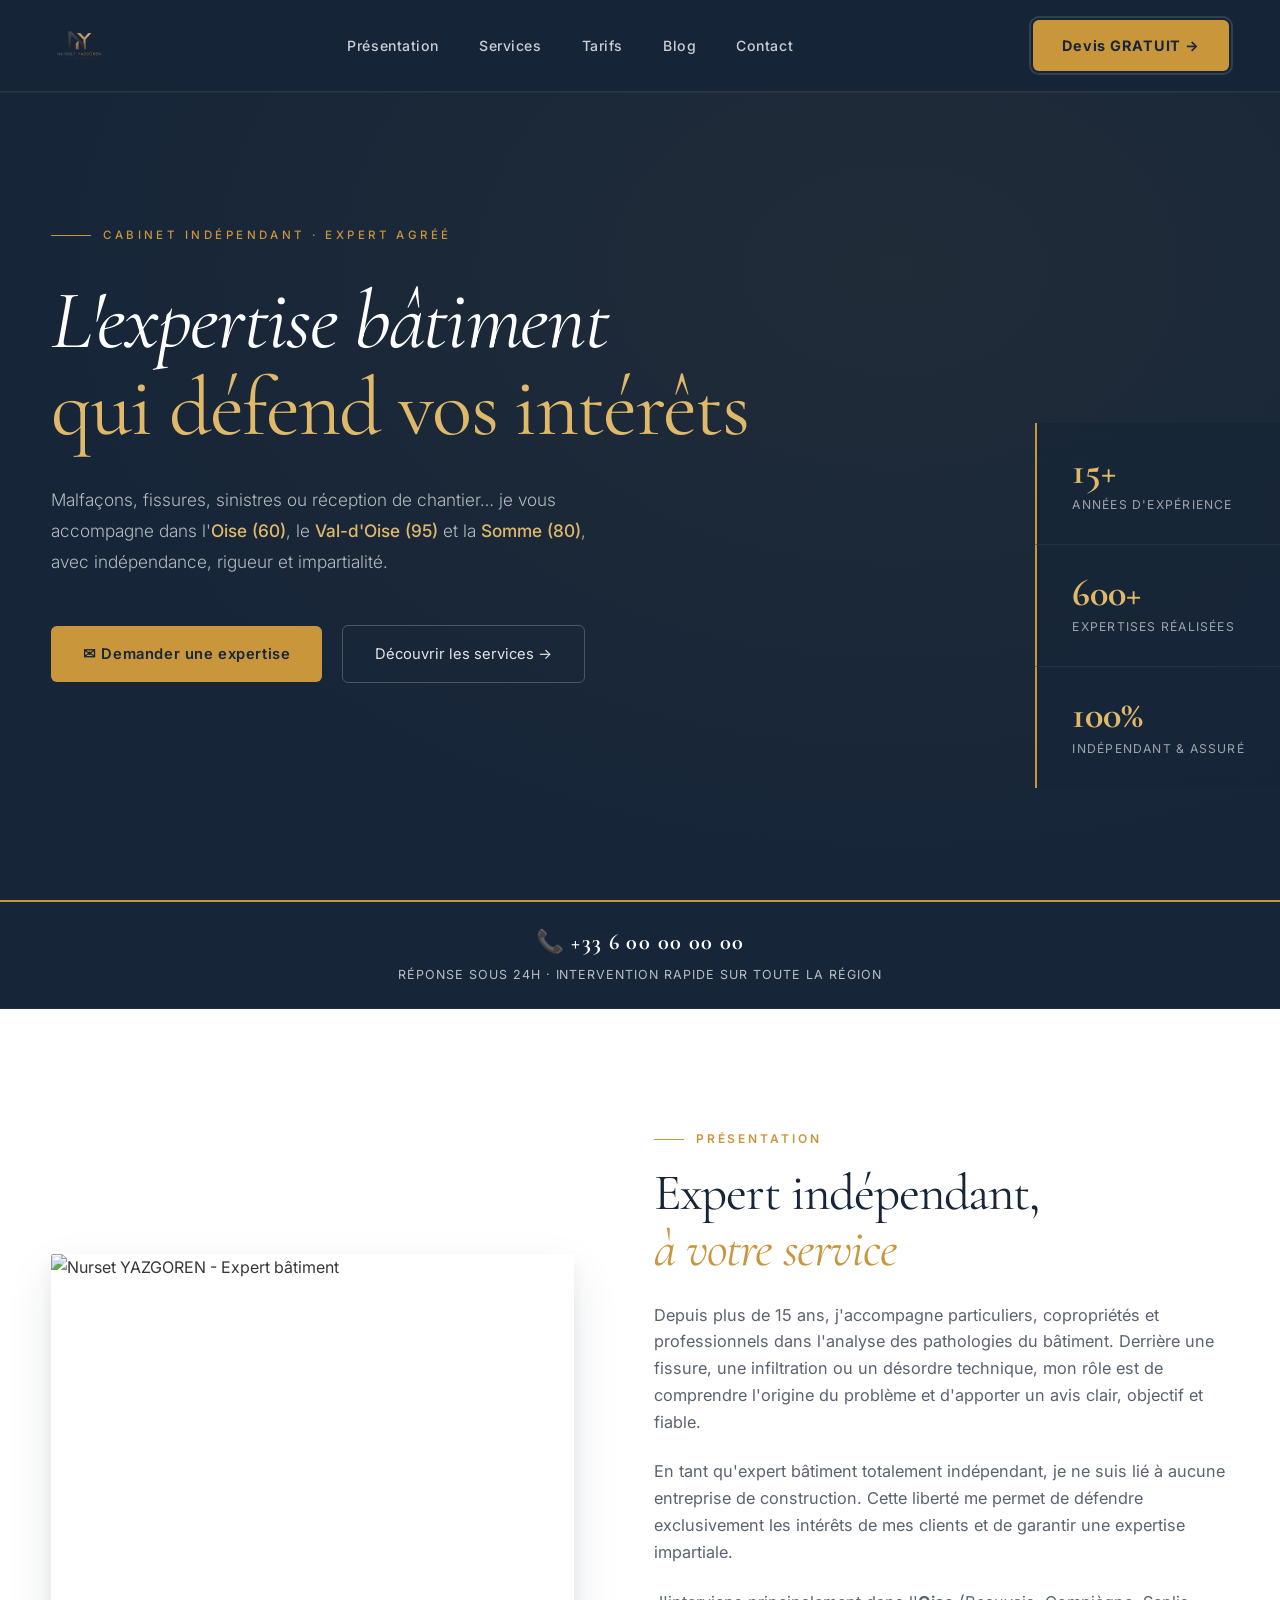
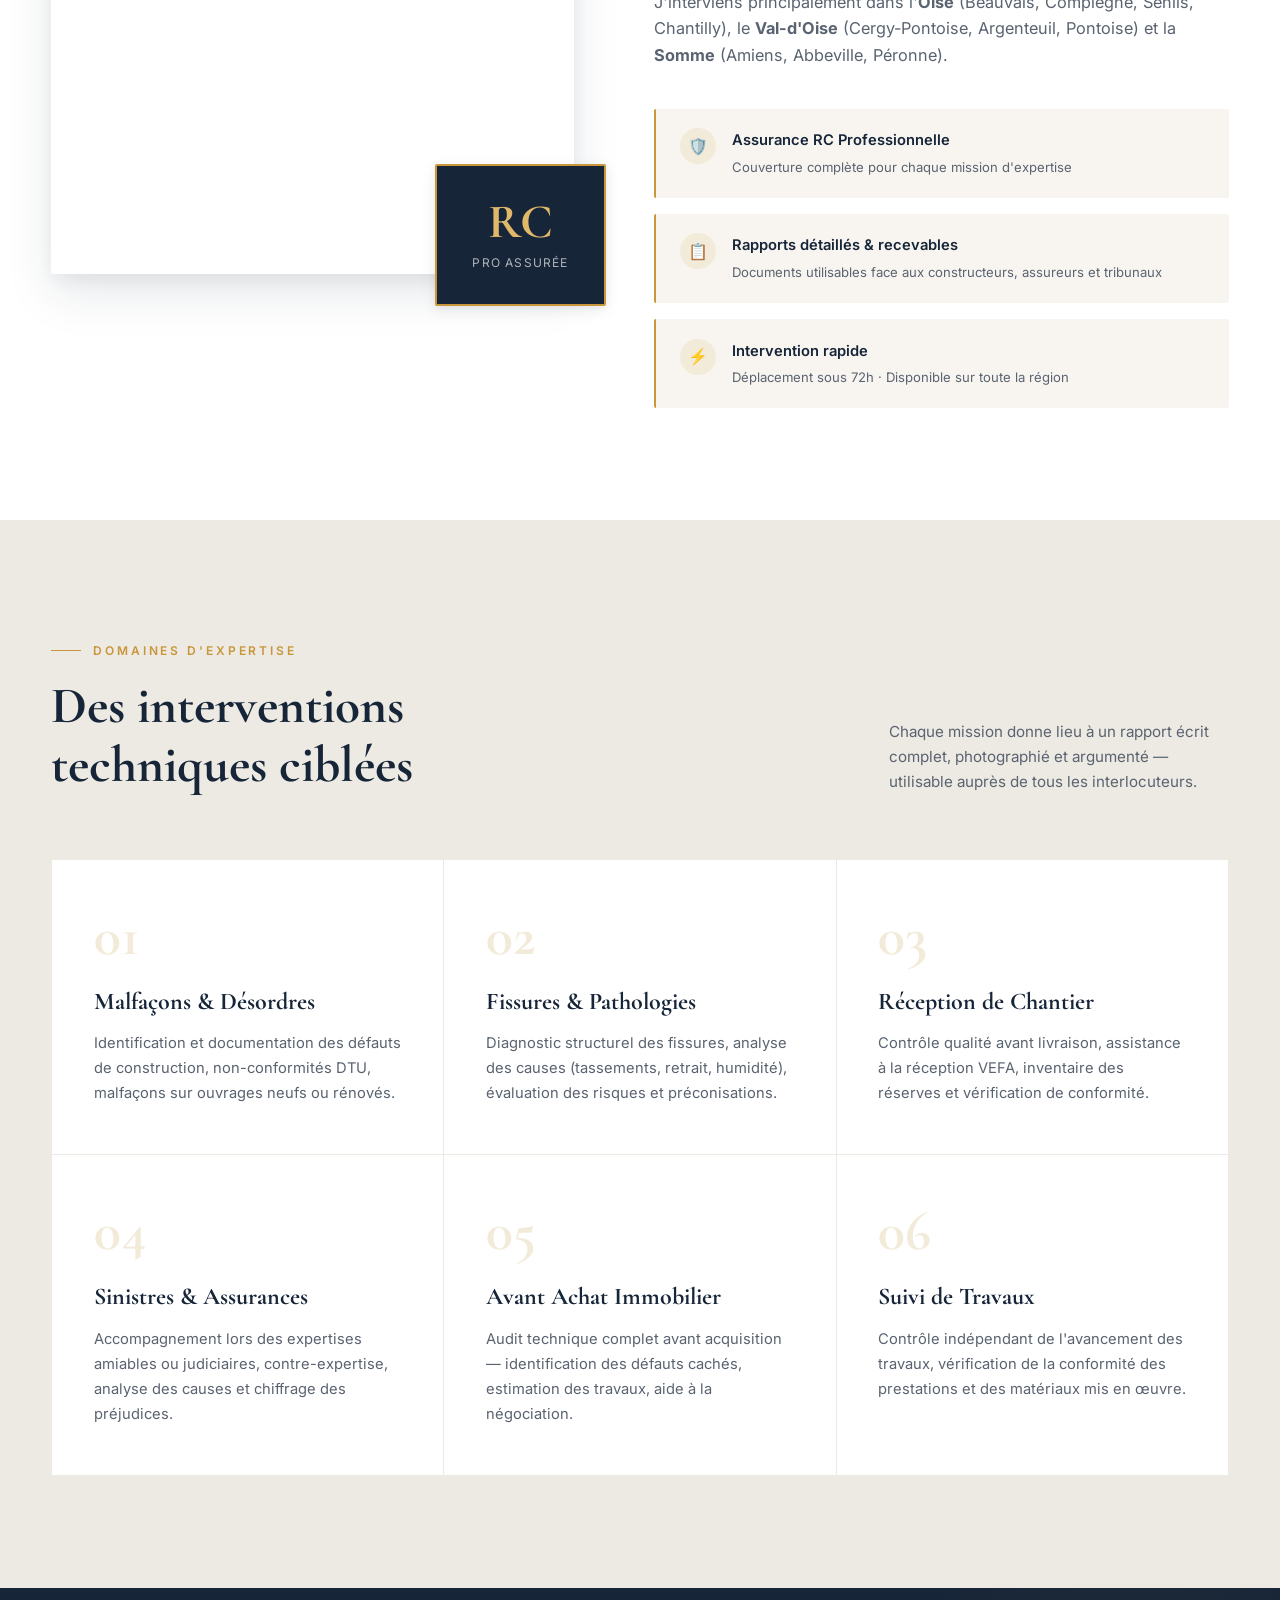
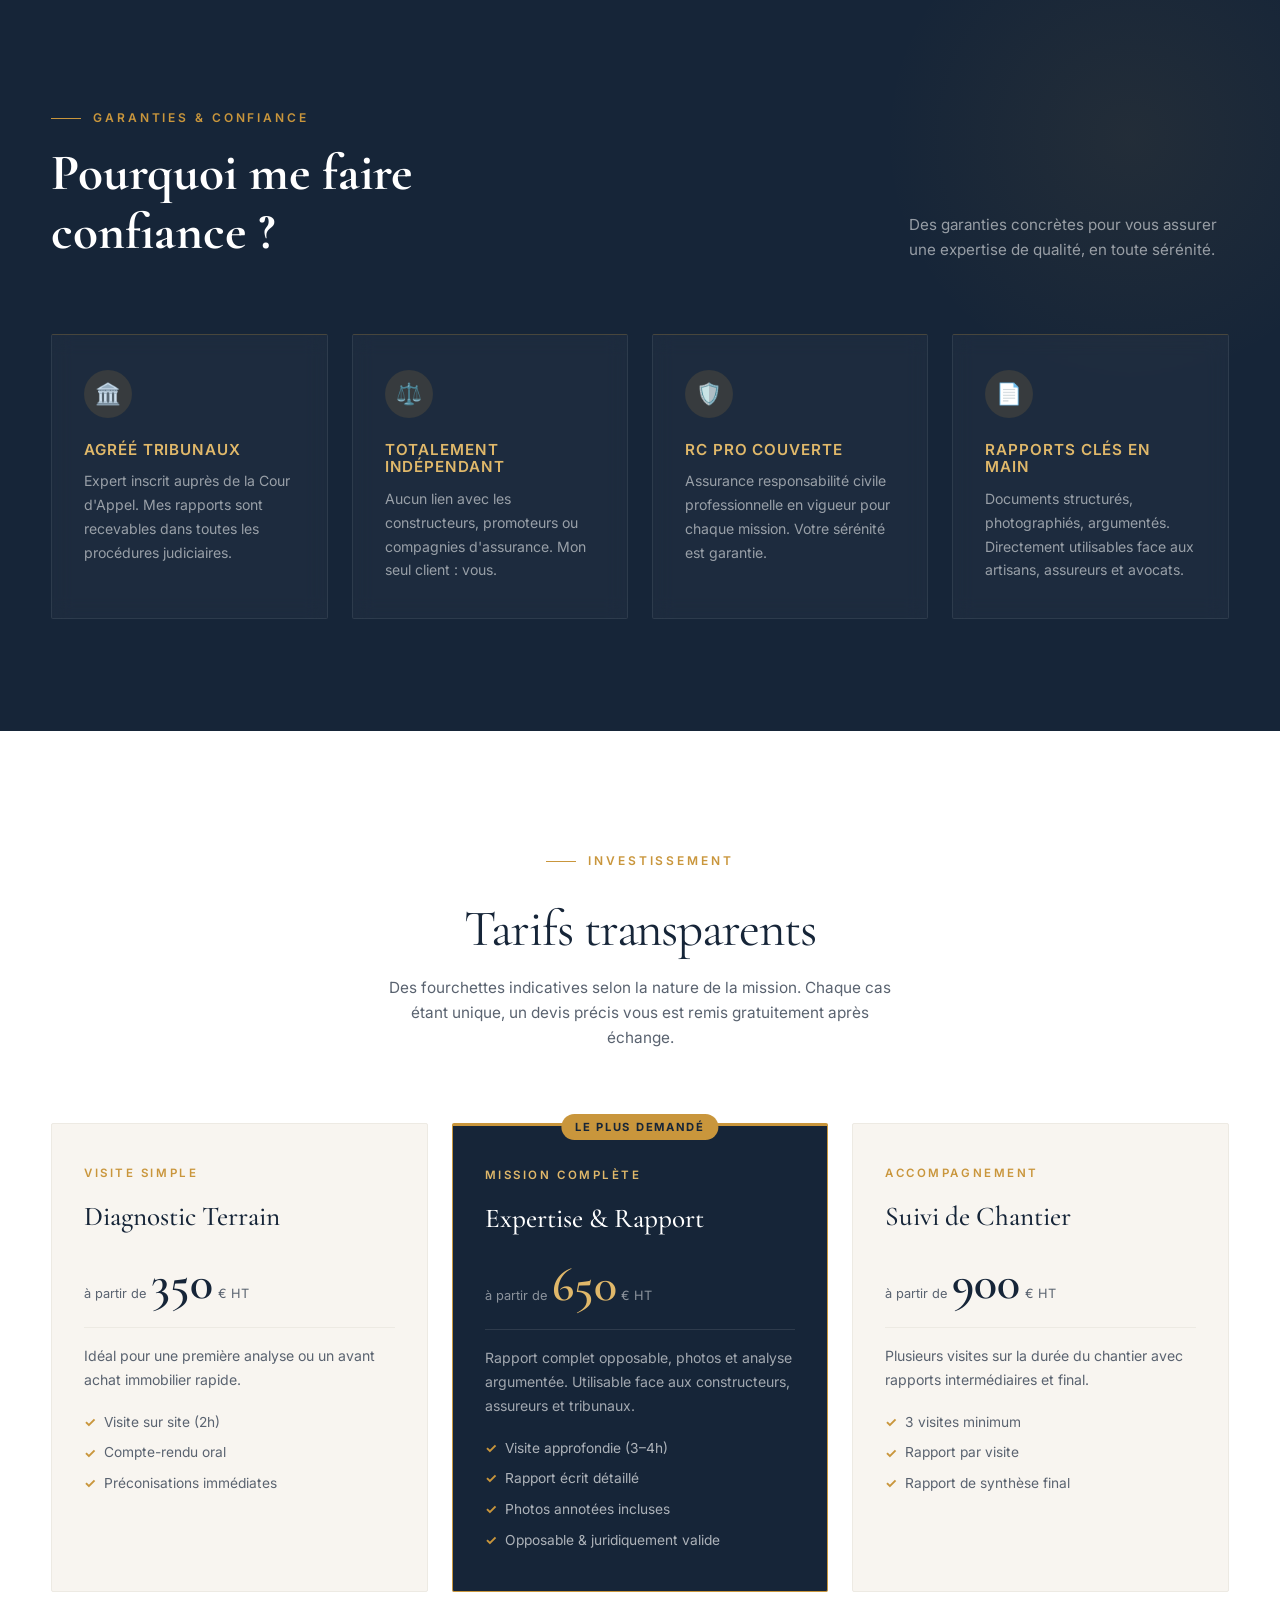
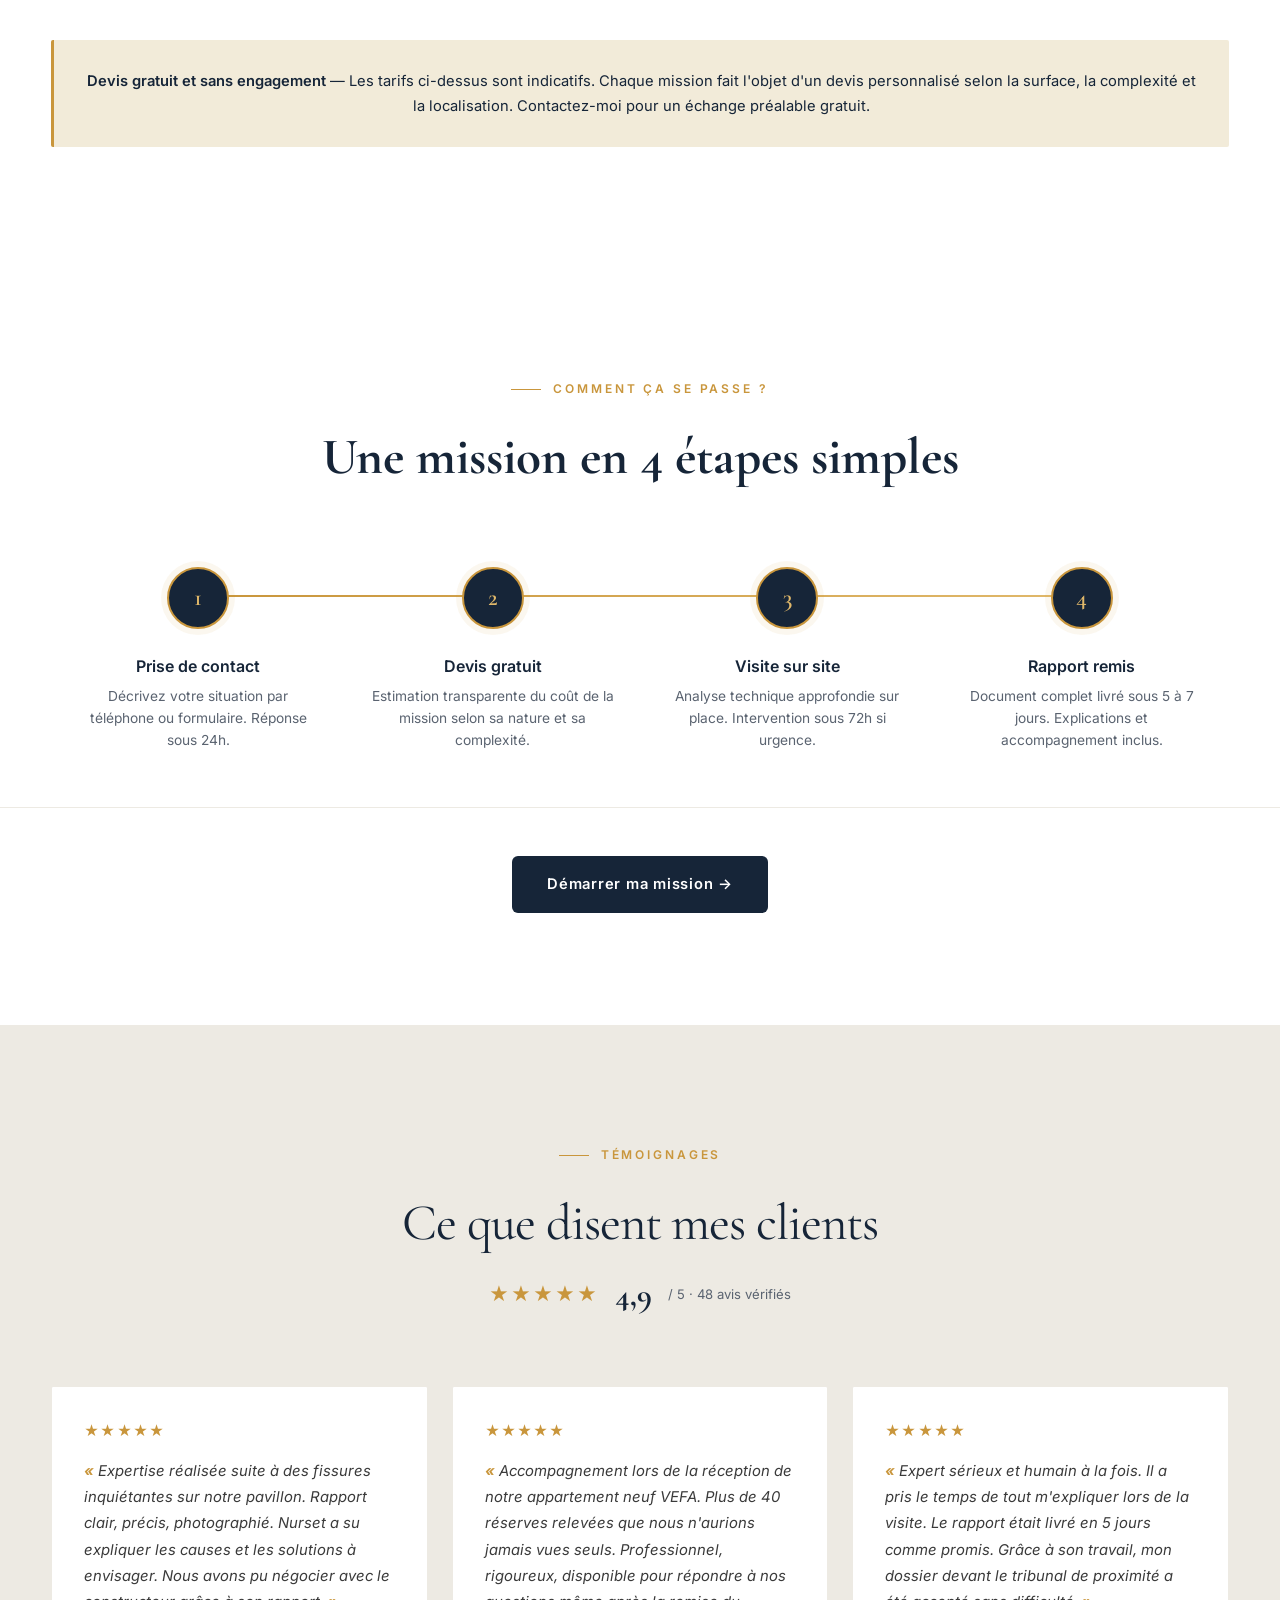
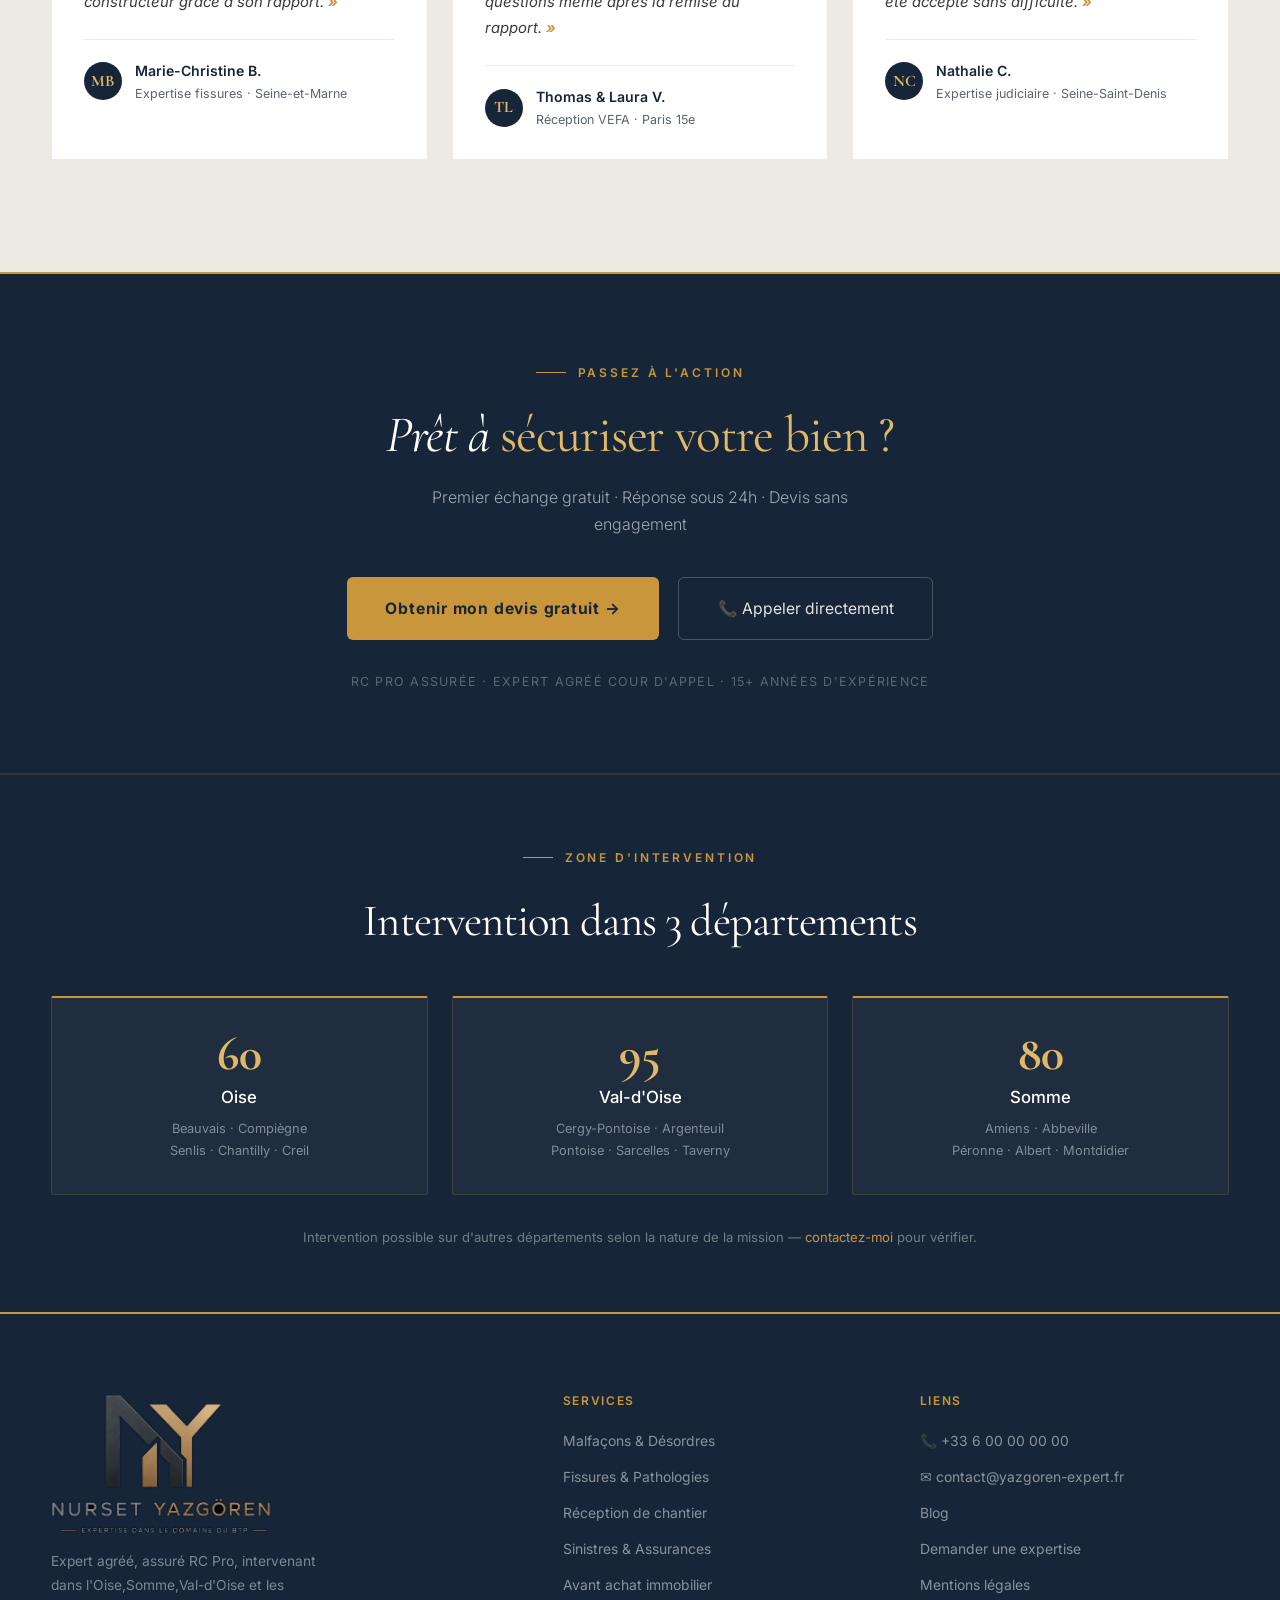
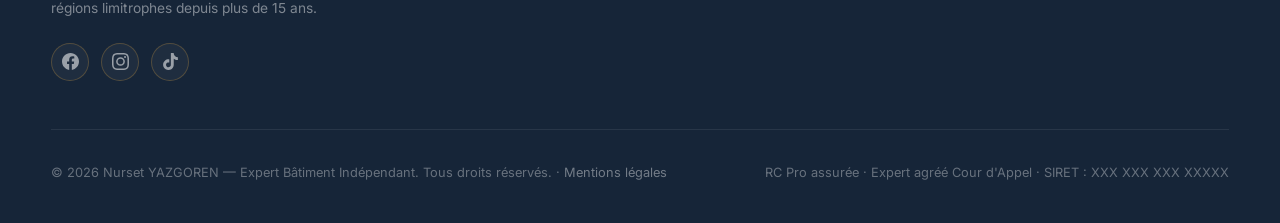
==== commit f9e42aed: "Add files via upload" ====
--- a/index.html
+++ b/index.html
@@ -1,2432 +1,705 @@
-<!DOCTYPE html>
-<html lang="fr">
-<head>
-  <meta charset="UTF-8" />
-  <meta name="viewport" content="width=device-width, initial-scale=1.0" />
-  <title>Expert Bâtiment Indépendant — Oise, Val-d'Oise, Somme | Nurset YAZGOREN</title>
-  <meta name="description" content="Nurset YAZGOREN, expert bâtiment indépendant agréé dans l'Oise (60), le Val-d'Oise (95) et la Somme (80). Malfaçons, fissures, réception VEFA, sinistres. Rapport opposable. Devis gratuit.">
-  <meta name="keywords" content="expert bâtiment Oise, expert bâtiment Val-d'Oise, expert bâtiment Somme, expert bâtiment Beauvais, expert bâtiment Cergy, expert bâtiment Amiens, malfaçon bâtiment, fissures maison, expertise VEFA, contre-expertise assurance">
-  <meta name="author" content="Nurset YAZGOREN">
-  <meta name="robots" content="index, follow">
-  <meta name="geo.region" content="FR-60 FR-95 FR-80">
-  <meta name="geo.placename" content="Oise, Val-d'Oise, Somme">
-  <link rel="canonical" href="https://www.yazgoren-expert.fr/">
-  <meta property="og:type" content="website">
-  <meta property="og:title" content="Nurset YAZGOREN — Expert Bâtiment Indépendant | Oise · Val-d'Oise · Somme">
-  <meta property="og:description" content="Expert bâtiment indépendant agréé dans l'Oise, le Val-d'Oise et la Somme. Malfaçons, fissures, VEFA, sinistres. Devis gratuit.">
-  <meta property="og:locale" content="fr_FR">
-  <meta property="og:site_name" content="Nurset YAZGOREN — Expert Bâtiment">
-  <meta name="twitter:card" content="summary">
-  <meta name="twitter:title" content="Nurset YAZGOREN — Expert Bâtiment | Oise · Val-d'Oise · Somme">
-  <meta name="twitter:description" content="Expert bâtiment indépendant agréé. Malfaçons, fissures, VEFA. Oise, Val-d'Oise, Somme.">
-  <script type="application/ld+json">
-  {
-    "@context": "https://schema.org",
-    "@type": "LocalBusiness",
-    "name": "Nurset YAZGOREN — Expert Bâtiment Indépendant",
-    "description": "Expert bâtiment indépendant agréé. Malfaçons, fissures, réception VEFA, sinistres. Oise, Val-d'Oise, Somme.",
-    "url": "https://www.yazgoren-expert.fr",
-    "telephone": "+33600000000",
-    "email": "contact@yazgoren-expert.fr",
-    "priceRange": "€€",
-    "areaServed": [
-      {"@type": "AdministrativeArea", "name": "Oise"},
-      {"@type": "AdministrativeArea", "name": "Val-d'Oise"},
-      {"@type": "AdministrativeArea", "name": "Somme"}
-    ],
-    "knowsAbout": ["Expertise bâtiment", "Pathologies construction", "Malfaçons", "Fissures structurelles", "Réception VEFA", "Contre-expertise assurance"],
-    "hasCredential": "Expert judiciaire agréé Cour d'Appel",
-    "openingHoursSpecification": {
-      "@type": "OpeningHoursSpecification",
-      "dayOfWeek": ["Monday","Tuesday","Wednesday","Thursday","Friday"],
-      "opens": "08:00",
-      "closes": "19:00"
-    }
-  }
-
-    // ─── FAB ───
-    const fabEmail = document.getElementById('fabEmail');
-    const fabWhatsapp = document.getElementById('fabWhatsapp');
-    let fabOpen = false;
-
-    // Show secondary buttons on hover of main FAB
-    const fabMain = document.querySelector('.fab-main');
-    const fabContainer = document.getElementById('fabContainer');
-
-    if (fabContainer) {
-      fabContainer.addEventListener('mouseenter', () => {
-        fabEmail && fabEmail.classList.add('visible');
-        fabWhatsapp && fabWhatsapp.classList.add('visible');
-      });
-
-      fabContainer.addEventListener('mouseleave', () => {
-        fabEmail && fabEmail.classList.remove('visible');
-        fabWhatsapp && fabWhatsapp.classList.remove('visible');
-      });
-    }
-
-    // Hide FAB at very top of page (optional — shows after 300px scroll)
-    const fabWrap = document.getElementById('fabContainer');
-    const fabMobile = document.getElementById('fabMobileBar');
-
-    window.addEventListener('scroll', () => {
-      if (window.scrollY > 300) {
-        if (fabWrap) fabWrap.style.opacity = '1';
-        if (fabMobile) fabMobile.style.transform = 'translateY(0)';
-      } else {
-        if (fabWrap) fabWrap.style.opacity = '0';
-        if (fabMobile) fabMobile.style.transform = 'translateY(100%)';
-      }
-    });
-
-    // Initial state — hidden until scroll
-    if (fabWrap) fabWrap.style.opacity = '0';
-    if (fabWrap) fabWrap.style.transition = 'opacity 0.4s ease';
-    if (fabMobile) { fabMobile.style.transform = 'translateY(100%)'; fabMobile.style.transition = 'transform 0.4s ease'; }
-
-  </script>
-  <link rel="preconnect" href="https://fonts.googleapis.com">
-  <link rel="preconnect" href="https://fonts.gstatic.com" crossorigin>
-  <link href="https://fonts.googleapis.com/css2?family=Cormorant+Garamond:ital,wght@0,300;0,400;0,500;0,600;0,700;1,300;1,400;1,500;1,600&family=Inter:wght@300;400;500;600&display=swap" rel="stylesheet">
-  <style>
-    :root {
-      --navy: #162538;
-      --navy-mid: #162538;
-      --navy-light: #162538;
-      --gold: #C9963C;
-      --gold-light: #E0B86A;
-      --gold-pale: #F2EBD9;
-      --stone: #F8F5F0;
-      --white: #FFFFFF;
-      --text: #3A3A3A;
-      --text-muted: #5A6370;
-      --border: #EDEAE3;
-      --shadow-sm: 0 1px 3px rgba(22,37,56,0.06), 0 1px 2px rgba(22,37,56,0.04);
-      --shadow-md: 0 4px 16px rgba(22,37,56,0.08), 0 2px 6px rgba(22,37,56,0.05);
-      --shadow-lg: 0 20px 48px rgba(22,37,56,0.10), 0 8px 20px rgba(22,37,56,0.06);
-      --shadow-gold: 0 8px 32px rgba(201,150,60,0.18);
-      --radius: 2px;
-      --radius-md: 4px;
-      --letter-wide: 0.12em;
-      --letter-wider: 0.22em;
-    }
-
-    *, *::before, *::after { margin: 0; padding: 0; box-sizing: border-box; }
-
-    html { scroll-behavior: smooth; }
-
-    body {
-      font-family: 'Inter', sans-serif;
-      background: var(--stone);
-      color: var(--text);
-      line-height: 1.65;
-      overflow-x: hidden;
-    }
-
-    h1, h2, h3, h4 {
-      font-family: 'Cormorant Garamond', serif;
-      line-height: 1.15;
-    }
-
-    img { display: block; width: 100%; }
-
-    .container {
-      width: min(1180px, 92%);
-      margin: auto;
-    }
-
-    /* ─── HEADER ─── */
-
-    header {
-      position: fixed;
-      top: 0; left: 0;
-      width: 100%;
-      z-index: 1000;
-      overflow: visible;
-      background: rgba(22, 37, 56, 0.97);
-      backdrop-filter: blur(16px);
-      border-bottom: 1px solid rgba(201,150,60,0.15);
-      box-shadow: 0 1px 0 rgba(255,255,255,0.04);
-      transition: all 0.3s ease;
-    }
-
-    .navbar {
-      display: flex;
-      justify-content: space-between;
-      align-items: center;
-      padding: 1.1rem 0;
-      position: relative;
-    }
-
-    .logo-wrap {
-      display: flex;
-      flex-direction: column;
-      gap: 0.1rem;
-    }
-
-    .logo-name {
-      font-family: 'Cormorant Garamond', serif;
-      font-size: 1.35rem;
-      font-weight: 700;
-      color: var(--white);
-      letter-spacing: 0.08em;
-      text-transform: uppercase;
-    }
-
-    .logo-sub {
-      font-size: 0.68rem;
-      letter-spacing: 0.22em;
-      color: var(--gold);
-      text-transform: uppercase;
-      font-weight: 500;
-    }
-
-    .nav-links {
-      display: flex;
-      gap: 2.5rem;
-      list-style: none;
-    }
-
-    .nav-links a {
-      text-decoration: none;
-      color: rgba(255,255,255,0.78);
-      font-size: 0.88rem;
-      font-weight: 500;
-      letter-spacing: 0.04em;
-      transition: color 0.25s;
-    }
-
-    .nav-links a:hover { color: var(--gold-light); }
-
-    .btn-nav {
-      display: inline-flex;
-      align-items: center;
-      gap: 0.5rem;
-      padding: 0.85rem 1.8rem;
-      background: var(--gold);
-      color: var(--navy);
-      font-family: 'Inter', sans-serif;
-      font-size: 0.9rem;
-      font-weight: 700;
-      border: none;
-      border-radius: 6px;
-      cursor: pointer;
-      text-decoration: none;
-      letter-spacing: 0.06em;
-      transition: all 0.25s ease;
-      outline: 2px solid rgba(255,255,255,0.12);
-      outline-offset: 2px;
-    }
-
-    .btn-nav:hover {
-      background: var(--gold-light);
-      transform: translateY(-1px);
-      box-shadow: 0 6px 20px rgba(201,150,60,0.35);
-    }
-
-
-    .logo-img {
-      height: 52px;
-      width: auto;
-      display: block;
-    }
-
-    .footer-logo {
-      height: 70px;
-      width: auto;
-      display: block;
-      margin-bottom: 0.8rem;
-    }
-
-
-    .logo-link {
-      text-decoration: none;
-      display: flex;
-      align-items: center;
-    }
-
-    .logo-svg {
-      height: 52px;
-      width: auto;
-    }
-
-    .logo-svg-footer {
-      height: 64px;
-      width: auto;
-      margin-bottom: 1rem;
-    }
-
-    .menu-toggle {
-      display: none;
-      background: none;
-      border: none;
-      cursor: pointer;
-      flex-direction: column;
-      gap: 5px;
-      padding: 4px;
-      z-index: 1001;
-    }
-
-    .menu-toggle span {
-      display: block;
-      width: 26px;
-      height: 2px;
-      background: var(--white);
-      transition: all 0.3s ease;
-      border-radius: 2px;
-    }
-
-    /* ─── HERO ─── */
-
-    .hero {
-      min-height: 100vh;
-      display: flex;
-      align-items: flex-end;
-      padding-bottom: 7rem;
-      position: relative;
-      overflow: hidden;
-      background: var(--navy);
-    }
-
-    .hero-bg {
-      position: absolute;
-      inset: 0;
-      background:
-        linear-gradient(165deg, rgba(22,37,56,0.0) 0%, rgba(22,37,56,0.85) 55%, rgba(22,37,56,0.98) 100%),
-        url('https://images.unsplash.com/photo-1541888946425-d81bb19240f5?q=80&w=1800&auto=format&fit=crop') center/cover no-repeat;
-    }
-
-    .hero-bg::after {
-      content: '';
-      position: absolute;
-      inset: 0;
-      background: radial-gradient(ellipse at 70% 30%, rgba(201,150,60,0.06) 0%, transparent 70%);
-    }
-
-    .hero-content {
-      position: relative;
-      z-index: 2;
-      max-width: 760px;
-    }
-
-    .hero-eyebrow {
-      display: inline-flex;
-      align-items: center;
-      gap: 0.75rem;
-      margin-bottom: 2rem;
-    }
-
-    .eyebrow-line {
-      width: 40px;
-      height: 1px;
-      background: var(--gold);
-    }
-
-    .eyebrow-text {
-      font-size: 0.72rem;
-      letter-spacing: 0.3em;
-      color: var(--gold);
-      text-transform: uppercase;
-      font-weight: 500;
-    }
-
-    .hero h1 {
-      font-size: clamp(3.4rem, 6.5vw, 6.8rem);
-      color: var(--white);
-      margin-bottom: 2rem;
-      font-weight: 400;
-      font-style: italic;
-      letter-spacing: -0.02em;
-      line-height: 1.05;
-    }
-
-    .hero h1 em {
-      font-style: normal;
-      color: var(--gold-light);
-    }
-
-    .hero-desc {
-      font-size: 1.08rem;
-      color: rgba(255,255,255,0.68);
-      max-width: 540px;
-      margin-bottom: 3rem;
-      line-height: 1.8;
-      font-weight: 300;
-    }
-
-    .hero-actions {
-      display: flex;
-      gap: 1.2rem;
-      flex-wrap: wrap;
-      align-items: center;
-    }
-
-    .btn-primary {
-      display: inline-flex;
-      align-items: center;
-      gap: 0.6rem;
-      padding: 1rem 2rem;
-      background: var(--gold);
-      color: var(--navy);
-      font-weight: 600;
-      font-size: 0.92rem;
-      border-radius: 6px;
-      text-decoration: none;
-      letter-spacing: 0.04em;
-      transition: all 0.25s;
-    }
-
-    .btn-primary:hover {
-      background: var(--gold-light);
-      transform: translateY(-2px);
-      box-shadow: 0 10px 30px rgba(201,150,60,0.4);
-    }
-
-    .btn-ghost {
-      display: inline-flex;
-      align-items: center;
-      gap: 0.6rem;
-      padding: 1rem 2rem;
-      color: rgba(255,255,255,0.88);
-      font-size: 0.92rem;
-      text-decoration: none;
-      border: 1px solid rgba(255,255,255,0.22);
-      border-radius: 6px;
-      transition: all 0.25s;
-    }
-
-    .btn-ghost:hover {
-      background: rgba(255,255,255,0.07);
-      border-color: rgba(255,255,255,0.4);
-    }
-
-    .hero-stats {
-      position: absolute;
-      right: 0;
-      bottom: 7rem;
-      display: flex;
-      flex-direction: column;
-      gap: 0;
-      z-index: 2;
-    }
-
-    .stat-item {
-      padding: 1.8rem 2.2rem;
-      border-left: 2px solid var(--gold);
-      background: rgba(22,37,56,0.65);
-      backdrop-filter: blur(16px);
-      -webkit-backdrop-filter: blur(16px);
-    }
-
-    .stat-item + .stat-item {
-      border-top: 1px solid rgba(255,255,255,0.06);
-    }
-
-    .stat-num {
-      font-family: 'Cormorant Garamond', serif;
-      font-size: 2.4rem;
-      font-weight: 700;
-      color: var(--gold-light);
-      line-height: 1;
-      margin-bottom: 0.3rem;
-    }
-
-    .stat-label {
-      font-size: 0.76rem;
-      color: rgba(255,255,255,0.58);
-      text-transform: uppercase;
-      letter-spacing: 0.1em;
-    }
-
-    /* ─── PHONE STRIP ─── */
-
-    .phone-strip {
-      background: var(--navy);
-      padding: 1.4rem 0;
-      text-align: center;
-      border-top: 2px solid var(--gold);
-      border-bottom: 1px solid rgba(255,255,255,0.06);
-    }
-
-    .phone-strip a {
-      font-family: 'Cormorant Garamond', serif;
-      font-size: 1.4rem;
-      font-weight: 700;
-      color: var(--white);
-      text-decoration: none;
-      letter-spacing: 0.06em;
-    }
-
-    .phone-strip p {
-      font-size: 0.78rem;
-      color: rgba(255,255,255,0.7);
-      margin-top: 0.2rem;
-      letter-spacing: 0.08em;
-      text-transform: uppercase;
-    }
-
-    /* ─── SECTION SHARED ─── */
-
-    section { padding: 7rem 0; }
-
-    .section-label {
-      display: inline-flex;
-      align-items: center;
-      gap: 0.75rem;
-      margin-bottom: 1rem;
-    }
-
-    .section-label .line {
-      width: 30px;
-      height: 1px;
-      background: var(--gold);
-    }
-
-    .section-label span {
-      font-size: 0.75rem;
-      letter-spacing: 0.24em;
-      color: var(--gold);
-      text-transform: uppercase;
-      font-weight: 600;
-    }
-
-    /* ─── ABOUT ─── */
-
-    .about-section { background: var(--white); }
-
-    .about-grid {
-      display: grid;
-      grid-template-columns: 1fr 1.1fr;
-      gap: 5rem;
-      align-items: center;
-    }
-
-    .about-img-wrap {
-      position: relative;
-    }
-
-    .about-img-wrap img {
-      height: 620px;
-      object-fit: cover;
-      border-radius: 2px;
-      filter: grayscale(10%) contrast(1.04);
-      box-shadow: var(--shadow-lg);
-    }
-
-    .about-img-badge {
-      position: absolute;
-      bottom: -2rem;
-      right: -2rem;
-      background: var(--navy);
-      color: var(--white);
-      padding: 2rem 2.2rem;
-      border-radius: 2px;
-      text-align: center;
-      border: 2px solid var(--gold);
-      box-shadow: var(--shadow-md);
-    }
-
-    .about-img-badge .big {
-      font-family: 'Cormorant Garamond', serif;
-      font-size: 3rem;
-      font-weight: 700;
-      color: var(--gold-light);
-      line-height: 1;
-    }
-
-    .about-img-badge .small {
-      font-size: 0.75rem;
-      color: rgba(255,255,255,0.65);
-      letter-spacing: 0.1em;
-      text-transform: uppercase;
-      margin-top: 0.4rem;
-    }
-
-    .about-content h2 {
-      font-size: clamp(2.4rem, 4vw, 3.8rem);
-      color: var(--navy);
-      margin-bottom: 1.5rem;
-      font-weight: 400;
-      letter-spacing: -0.02em;
-      line-height: 1.1;
-    }
-
-    .about-content h2 em {
-      font-style: italic;
-      color: var(--gold);
-    }
-
-    .about-content p {
-      color: var(--text-muted);
-      margin-bottom: 1.4rem;
-      font-size: 1.02rem;
-    }
-
-    .cert-list {
-      margin-top: 2.5rem;
-      display: flex;
-      flex-direction: column;
-      gap: 1rem;
-    }
-
-    .cert-item {
-      display: flex;
-      align-items: flex-start;
-      gap: 1rem;
-      padding: 1.2rem 1.5rem;
-      background: var(--stone);
-      border-radius: 2px;
-      border-left: 2px solid var(--gold);
-      transition: box-shadow 0.25s, transform 0.25s;
-    }
-
-    .cert-item:hover {
-      box-shadow: var(--shadow-md);
-      transform: translateX(4px);
-    }
-
-    .cert-icon {
-      width: 36px;
-      height: 36px;
-      min-width: 36px;
-      border-radius: 50%;
-      background: var(--gold-pale);
-      display: flex;
-      align-items: center;
-      justify-content: center;
-      font-size: 1rem;
-    }
-
-    .cert-text strong {
-      display: block;
-      font-size: 0.92rem;
-      color: var(--navy);
-      font-weight: 600;
-    }
-
-    .cert-text span {
-      font-size: 0.82rem;
-      color: var(--text-muted);
-    }
-
-    /* ─── SERVICES ─── */
-
-    .services-section { background: #EDEAE3; }
-
-    .services-header {
-      display: flex;
-      justify-content: space-between;
-      align-items: flex-end;
-      margin-bottom: 4rem;
-      gap: 2rem;
-    }
-
-    .services-header h2 {
-      font-size: clamp(2.4rem, 4vw, 3.6rem);
-      color: var(--navy);
-      max-width: 480px;
-    }
-
-    .services-header p {
-      max-width: 340px;
-      color: var(--text-muted);
-      font-size: 0.95rem;
-    }
-
-    .services-grid {
-      display: grid;
-      grid-template-columns: repeat(3, 1fr);
-      gap: 1px;
-      background: var(--border);
-      border: 1px solid var(--border);
-    }
-
-    .service-card {
-      background: var(--white);
-      padding: 3rem 2.6rem;
-      transition: all 0.35s ease;
-      position: relative;
-      overflow: hidden;
-      cursor: default;
-    }
-
-    .service-card::before {
-      content: '';
-      position: absolute;
-      bottom: 0; left: 0;
-      width: 100%;
-      height: 3px;
-      background: var(--gold);
-      transform: scaleX(0);
-      transform-origin: left;
-      transition: transform 0.35s ease;
-    }
-
-    .service-card:hover::before { transform: scaleX(1); }
-
-    .service-card:hover { background: var(--navy); }
-
-    .service-card:hover .service-num,
-    .service-card:hover h3,
-    .service-card:hover p { color: var(--white); }
-
-    .service-card:hover .service-num { color: rgba(255,255,255,0.25); }
-
-    .service-num {
-      font-family: 'Cormorant Garamond', serif;
-      font-size: 3.5rem;
-      font-weight: 700;
-      color: var(--gold-pale);
-      line-height: 1;
-      margin-bottom: 1.5rem;
-      transition: color 0.3s;
-    }
-
-    .service-card h3 {
-      font-size: 1.5rem;
-      color: var(--navy);
-      margin-bottom: 1rem;
-      transition: color 0.3s;
-    }
-
-    .service-card p {
-      color: var(--text-muted);
-      font-size: 0.92rem;
-      line-height: 1.7;
-      transition: color 0.3s;
-    }
-
-    /* ─── TRUST / GUARANTEES ─── */
-
-    .trust-section {
-      background: var(--navy);
-      position: relative;
-      overflow: hidden;
-    }
-
-    .trust-section::before {
-      content: '';
-      position: absolute;
-      top: -100px; right: -100px;
-      width: 500px;
-      height: 500px;
-      background: radial-gradient(circle, rgba(201,150,60,0.07) 0%, transparent 70%);
-      pointer-events: none;
-    }
-
-    .trust-top {
-      display: flex;
-      justify-content: space-between;
-      align-items: flex-end;
-      margin-bottom: 4.5rem;
-    }
-
-    .trust-top h2 {
-      font-size: clamp(2.4rem, 4vw, 3.6rem);
-      color: var(--white);
-      max-width: 480px;
-    }
-
-    .trust-top p {
-      max-width: 340px;
-      color: rgba(255,255,255,0.55);
-      font-size: 0.95rem;
-    }
-
-    .trust-grid {
-      display: grid;
-      grid-template-columns: repeat(4, 1fr);
-      gap: 1.5rem;
-    }
-
-    .trust-card {
-      padding: 2.2rem 2rem;
-      border: 1px solid rgba(255,255,255,0.08);
-      border-top: 1px solid rgba(201,150,60,0.25);
-      border-radius: 2px;
-      background: rgba(255,255,255,0.03);
-      backdrop-filter: blur(10px);
-      transition: border-color 0.35s, background 0.35s, transform 0.35s;
-    }
-
-    .trust-card:hover {
-      border-color: rgba(201,150,60,0.4);
-      border-top-color: rgba(201,150,60,0.6);
-      background: rgba(255,255,255,0.05);
-      transform: translateY(-3px);
-    }
-
-    .trust-icon {
-      width: 48px;
-      height: 48px;
-      border-radius: 50%;
-      background: rgba(201,150,60,0.15);
-      display: flex;
-      align-items: center;
-      justify-content: center;
-      font-size: 1.3rem;
-      margin-bottom: 1.4rem;
-    }
-
-    .trust-card h3 {
-      font-family: 'Inter', sans-serif;
-      font-size: 0.95rem;
-      font-weight: 600;
-      color: var(--gold-light);
-      margin-bottom: 0.7rem;
-      text-transform: uppercase;
-      letter-spacing: 0.06em;
-    }
-
-    .trust-card p {
-      font-size: 0.88rem;
-      color: rgba(255,255,255,0.55);
-      line-height: 1.7;
-    }
-
-    /* ─── PROCESS ─── */
-
-    .process-section { background: var(--white); }
-
-    .process-header {
-      text-align: center;
-      margin-bottom: 5rem;
-    }
-
-    .process-header h2 {
-      font-size: clamp(2.4rem, 4vw, 3.6rem);
-      color: var(--navy);
-      margin-top: 0.8rem;
-    }
-
-    .process-steps {
-      display: grid;
-      grid-template-columns: repeat(4, 1fr);
-      gap: 0;
-      position: relative;
-    }
-
-    a {
-      transition: color 0.2s ease;
-    }
-
-    .process-steps::before {
-      content: '';
-      position: absolute;
-      top: 28px;
-      left: calc(12.5% + 14px);
-      right: calc(12.5% + 14px);
-      height: 2px;
-      background: linear-gradient(90deg, var(--gold), var(--gold-light));
-    }
-
-    .process-step {
-      display: flex;
-      flex-direction: column;
-      align-items: center;
-      text-align: center;
-      padding: 0 1.5rem;
-    }
-
-    .step-circle {
-      width: 62px;
-      height: 62px;
-      border-radius: 50%;
-      background: var(--navy);
-      border: 2px solid var(--gold);
-      display: flex;
-      align-items: center;
-      justify-content: center;
-      font-family: 'Cormorant Garamond', serif;
-      font-size: 1.5rem;
-      font-weight: 600;
-      color: var(--gold-light);
-      margin-bottom: 1.8rem;
-      position: relative;
-      z-index: 1;
-      box-shadow: 0 0 0 6px rgba(201,150,60,0.08);
-    }
-
-    .process-step h3 {
-      font-family: 'Inter', sans-serif;
-      font-size: 1rem;
-      font-weight: 600;
-      color: var(--navy);
-      margin-bottom: 0.6rem;
-    }
-
-    .process-step p {
-      font-size: 0.86rem;
-      color: var(--text-muted);
-      line-height: 1.6;
-    }
-
-    /* ─── CONTACT ─── */
-
-    .contact-section { background: var(--stone); }
-
-    .contact-grid {
-      display: grid;
-      grid-template-columns: 1fr 1fr;
-      gap: 5rem;
-      align-items: start;
-    }
-
-    .contact-info h2 {
-      font-size: clamp(2.4rem, 4vw, 3.6rem);
-      color: var(--navy);
-      margin-top: 0.8rem;
-      margin-bottom: 1.5rem;
-    }
-
-    .contact-info h2 em {
-      font-style: italic;
-      color: var(--gold);
-    }
-
-    .contact-info p {
-      color: var(--text-muted);
-      font-size: 0.98rem;
-      margin-bottom: 2.5rem;
-    }
-
-    .contact-details {
-      display: flex;
-      flex-direction: column;
-      gap: 1rem;
-    }
-
-    .contact-detail {
-      display: flex;
-      align-items: center;
-      gap: 1rem;
-    }
-
-    .cd-icon {
-      width: 42px;
-      height: 42px;
-      min-width: 42px;
-      border-radius: 50%;
-      background: var(--navy);
-      display: flex;
-      align-items: center;
-      justify-content: center;
-      font-size: 1rem;
-    }
-
-    .cd-text strong {
-      display: block;
-      font-size: 0.82rem;
-      color: var(--text-muted);
-      text-transform: uppercase;
-      letter-spacing: 0.08em;
-      margin-bottom: 0.15rem;
-    }
-
-    .cd-text a, .cd-text span {
-      color: var(--navy);
-      font-weight: 600;
-      text-decoration: none;
-      font-size: 0.98rem;
-    }
-
-    .cd-text a:hover { color: var(--gold); }
-
-    .contact-form-box {
-      background: var(--white);
-      padding: 3.5rem;
-      border-radius: 2px;
-      box-shadow: var(--shadow-lg);
-      border: 1px solid var(--border);
-      border-top: 3px solid var(--gold);
-    }
-
-    .contact-form-box h3 {
-      font-size: 1.8rem;
-      color: var(--navy);
-      margin-bottom: 0.5rem;
-    }
-
-    .contact-form-box .subtitle {
-      color: var(--text-muted);
-      font-size: 0.88rem;
-      margin-bottom: 2rem;
-    }
-
-    .form-row {
-      display: grid;
-      grid-template-columns: 1fr 1fr;
-      gap: 1rem;
-    }
-
-    .form-field {
-      margin-bottom: 1rem;
-      display: flex;
-      flex-direction: column;
-      gap: 0.4rem;
-    }
-
-    .form-field label {
-      font-size: 0.78rem;
-      font-weight: 600;
-      color: var(--navy);
-      letter-spacing: 0.06em;
-      text-transform: uppercase;
-    }
-
-    .form-field input,
-    .form-field select,
-    .form-field textarea {
-      padding: 0.9rem 1rem;
-      border: 1px solid var(--border);
-      border-radius: 4px;
-      font-family: 'Inter', sans-serif;
-      font-size: 0.94rem;
-      color: var(--text);
-      background: var(--stone);
-      outline: none;
-      transition: border-color 0.25s;
-      width: 100%;
-    }
-
-    .form-field input:focus,
-    .form-field select:focus,
-    .form-field textarea:focus {
-      border-color: var(--gold);
-      background: var(--white);
-    }
-
-    .form-field textarea {
-      resize: vertical;
-      min-height: 120px;
-    }
-
-    .btn-submit {
-      width: 100%;
-      padding: 1.1rem;
-      background: var(--navy);
-      color: var(--white);
-      border: none;
-      border-radius: 4px;
-      font-family: 'Inter', sans-serif;
-      font-size: 0.94rem;
-      font-weight: 600;
-      cursor: pointer;
-      letter-spacing: 0.06em;
-      text-transform: uppercase;
-      margin-top: 0.5rem;
-      transition: all 0.25s;
-      display: flex;
-      align-items: center;
-      justify-content: center;
-      gap: 0.5rem;
-    }
-
-    .btn-submit:hover {
-      background: var(--gold);
-      color: var(--navy);
-      box-shadow: var(--shadow-gold);
-      transform: translateY(-1px);
-    }
-
-    /* ─── FOOTER ─── */
-
-    footer {
-      background: var(--navy);
-      padding: 5rem 0 2.5rem;
-      border-top: 2px solid var(--gold);
-    }
-
-    .footer-top {
-      display: grid;
-      grid-template-columns: 1.5fr 1fr 1fr;
-      gap: 3rem;
-      margin-bottom: 3rem;
-    }
-
-    .footer-brand .logo-name { font-size: 1.2rem; }
-
-    .footer-brand p {
-      margin-top: 1rem;
-      font-size: 0.86rem;
-      color: rgba(255,255,255,0.45);
-      max-width: 280px;
-      line-height: 1.7;
-    }
-
-    .footer-col h2 {
-      font-family: 'Inter', sans-serif;
-      font-size: 0.75rem;
-      font-weight: 600;
-      color: var(--gold);
-      text-transform: uppercase;
-      letter-spacing: 0.14em;
-      margin-bottom: 1.2rem;
-    }
-
-    .footer-col ul {
-      list-style: none;
-      display: flex;
-      flex-direction: column;
-      gap: 0.6rem;
-    }
-
-    .footer-col ul a {
-      font-size: 0.87rem;
-      color: rgba(255,255,255,0.5);
-      text-decoration: none;
-      transition: color 0.2s;
-    }
-
-    .footer-col ul a:hover { color: rgba(255,255,255,0.9); }
-
-    .footer-bottom {
-      padding-top: 2rem;
-      border-top: 1px solid rgba(255,255,255,0.08);
-      display: flex;
-      justify-content: space-between;
-      align-items: center;
-    }
-
-    .footer-bottom p {
-      font-size: 0.8rem;
-      color: rgba(255,255,255,0.35);
-    }
-
-    /* ─── MOBILE ─── */
-
-    @media (max-width: 1024px) {
-      .trust-grid { grid-template-columns: repeat(2, 1fr); }
-      .process-steps { grid-template-columns: repeat(2, 1fr); gap: 3rem; }
-      a {
-      transition: color 0.2s ease;
-    }
-
-    .process-steps::before { display: none; }
-    }
-
-    @media (max-width: 860px) {
-      .about-grid,
-      .contact-grid,
-      .footer-top { grid-template-columns: 1fr; }
-
-      .about-img-badge { bottom: 1rem; right: 1rem; }
-
-      .services-grid { grid-template-columns: 1fr 1fr; }
-
-      .hero-stats { position: static; flex-direction: row; margin-top: 3rem; }
-
-      .stat-item { border-left: none; border-top: 2px solid var(--gold); }
-
-      .services-header,
-      .trust-top { flex-direction: column; align-items: flex-start; }
-
-      .form-row { grid-template-columns: 1fr; }
-
-      .footer-bottom { flex-direction: column; gap: 0.5rem; text-align: center; }
-    }
-
-    @media (max-width: 640px) {
-      .nav-links {
-        display: none;
-        flex-direction: column;
-        position: absolute;
-        top: 100%;
-        left: 0;
-        width: 100%;
-        background: var(--navy);
-        padding: 1.5rem 2rem;
-        gap: 0;
-        border-top: 1px solid rgba(201,150,60,0.2);
-        box-shadow: 0 8px 24px rgba(0,0,0,0.2);
-        z-index: 999;
-      }
-      .nav-links.open { display: flex; }
-      .nav-links li { border-bottom: 1px solid rgba(255,255,255,0.06); }
-      .nav-links li:last-child { border-bottom: none; }
-      .nav-links a {
-        display: block;
-        padding: 0.9rem 0;
-        font-size: 0.95rem;
-        color: rgba(255,255,255,0.85);
-      }
-      .menu-toggle { display: flex !important; }
-      .btn-nav.desktop { display: none !important; }
-  
-    .logo-img {
-      height: 52px;
-      width: auto;
-      display: block;
-    }
-
-    .footer-logo {
-      height: 70px;
-      width: auto;
-      display: block;
-      margin-bottom: 0.8rem;
-    }
-
-
-    .logo-link {
-      text-decoration: none;
-      display: flex;
-      align-items: center;
-    }
-
-    .logo-svg {
-      height: 52px;
-      width: auto;
-    }
-
-    .logo-svg-footer {
-      height: 64px;
-      width: auto;
-      margin-bottom: 1rem;
-    }
-
-    .menu-toggle { display: flex; }
-      .btn-nav.desktop { display: none; }
-      .services-grid { grid-template-columns: 1fr; }
-      .trust-grid { grid-template-columns: 1fr; }
-      .process-steps { grid-template-columns: 1fr; }
-    }
-
-    /* ─── ANIMATIONS ─── */
-
-    .fade-up {
-      opacity: 0;
-      transform: translateY(28px);
-      transition: opacity 0.7s ease, transform 0.7s ease;
-    }
-
-    .fade-up.visible {
-      opacity: 1;
-      transform: translateY(0);
-    }
-
-    /* ─── TARIFS ─── */
-    .tarifs-section { background: var(--white); }
-
-    .tarifs-header { text-align: center; margin-bottom: 4.5rem; }
-    .tarifs-header h2 {
-      font-size: clamp(2.4rem, 4vw, 3.6rem);
-      color: var(--navy);
-      margin-top: 0.8rem;
-      font-weight: 400;
-      letter-spacing: -0.02em;
-    }
-    .tarifs-header p { color: var(--text-muted); max-width: 520px; margin: 1rem auto 0; font-size: 0.96rem; }
-
-    .tarifs-grid {
-      display: grid;
-      grid-template-columns: repeat(3, 1fr);
-      gap: 1.5rem;
-      margin-bottom: 3rem;
-    }
-
-    .tarif-card {
-      background: var(--stone);
-      border: 1px solid var(--border);
-      border-radius: 2px;
-      padding: 2.5rem 2rem;
-      position: relative;
-      transition: box-shadow 0.3s, transform 0.3s;
-    }
-
-    .tarif-card:hover {
-      box-shadow: var(--shadow-md);
-      transform: translateY(-4px);
-    }
-
-    .tarif-card.featured {
-      background: var(--navy);
-      border-color: var(--gold);
-      border-top: 3px solid var(--gold);
-    }
-
-    .tarif-badge {
-      position: absolute;
-      top: -12px; left: 50%;
-      transform: translateX(-50%);
-      background: var(--gold);
-      color: var(--navy);
-      font-size: 0.7rem;
-      font-weight: 700;
-      letter-spacing: 0.15em;
-      text-transform: uppercase;
-      padding: 4px 14px;
-      border-radius: 20px;
-      white-space: nowrap;
-    }
-
-    .tarif-type {
-      font-size: 0.72rem;
-      letter-spacing: 0.22em;
-      text-transform: uppercase;
-      color: var(--gold);
-      font-weight: 600;
-      margin-bottom: 0.8rem;
-    }
-
-    .tarif-card.featured .tarif-type { color: var(--gold-light); }
-
-    .tarif-name {
-      font-family: 'Cormorant Garamond', serif;
-      font-size: 1.7rem;
-      color: var(--navy);
-      margin-bottom: 0.5rem;
-      font-weight: 500;
-    }
-
-    .tarif-card.featured .tarif-name { color: var(--white); }
-
-    .tarif-price {
-      display: flex;
-      align-items: baseline;
-      gap: 0.3rem;
-      margin: 1.2rem 0;
-    }
-
-    .price-from { font-size: 0.8rem; color: var(--text-muted); }
-    .tarif-card.featured .price-from { color: rgba(255,255,255,0.5); }
-
-    .price-amount {
-      font-family: 'Cormorant Garamond', serif;
-      font-size: 3rem;
-      font-weight: 600;
-      color: var(--navy);
-      line-height: 1;
-    }
-
-    .tarif-card.featured .price-amount { color: var(--gold-light); }
-
-    .price-unit { font-size: 0.8rem; color: var(--text-muted); }
-    .tarif-card.featured .price-unit { color: rgba(255,255,255,0.5); }
-
-    .tarif-desc {
-      font-size: 0.88rem;
-      color: var(--text-muted);
-      line-height: 1.7;
-      padding-top: 1rem;
-      border-top: 1px solid var(--border);
-    }
-
-    .tarif-card.featured .tarif-desc {
-      color: rgba(255,255,255,0.6);
-      border-top-color: rgba(255,255,255,0.1);
-    }
-
-    .tarif-includes {
-      list-style: none;
-      margin-top: 1.2rem;
-      display: flex;
-      flex-direction: column;
-      gap: 0.5rem;
-    }
-
-    .tarif-includes li {
-      font-size: 0.86rem;
-      color: var(--text-muted);
-      display: flex;
-      align-items: center;
-      gap: 0.5rem;
-    }
-
-    .tarif-card.featured .tarif-includes li { color: rgba(255,255,255,0.65); }
-
-    .tarif-includes li::before {
-      content: "✓";
-      color: var(--gold);
-      font-weight: 700;
-      font-size: 0.85rem;
-    }
-
-    .tarifs-note {
-      text-align: center;
-      padding: 1.8rem 2rem;
-      background: var(--gold-pale);
-      border-radius: 2px;
-      border-left: 3px solid var(--gold);
-    }
-
-    .tarifs-note p {
-      font-size: 0.92rem;
-      color: var(--navy);
-      margin: 0;
-    }
-
-    .tarifs-note strong { font-weight: 600; }
-
-    /* ─── AVIS ─── */
-    .avis-section { background: #EDEAE3; }
-
-    .avis-header { text-align: center; margin-bottom: 4rem; }
-    .avis-header h2 {
-      font-size: clamp(2.4rem, 4vw, 3.6rem);
-      color: var(--navy);
-      margin-top: 0.8rem;
-      font-weight: 400;
-      letter-spacing: -0.02em;
-    }
-
-    .avis-stars-global {
-      display: flex;
-      align-items: center;
-      justify-content: center;
-      gap: 1rem;
-      margin-top: 1rem;
-    }
-
-    .stars { color: var(--gold); font-size: 1.2rem; letter-spacing: 0.1em; }
-    .avis-score {
-      font-family: 'Cormorant Garamond', serif;
-      font-size: 2rem;
-      font-weight: 700;
-      color: var(--navy);
-    }
-    .avis-total { font-size: 0.82rem; color: var(--text-muted); }
-
-    .avis-grid {
-      display: grid;
-      grid-template-columns: repeat(3, 1fr);
-      gap: 1.5rem;
-    }
-
-    .avis-card {
-      background: var(--white);
-      padding: 2rem 2rem 1.8rem;
-      border-radius: 2px;
-      border: 1px solid var(--border);
-      transition: box-shadow 0.3s, transform 0.3s;
-    }
-
-    .avis-card:hover {
-      box-shadow: var(--shadow-md);
-      transform: translateY(-3px);
-    }
-
-    .avis-card-stars { color: var(--gold); font-size: 0.9rem; margin-bottom: 1rem; letter-spacing: 0.08em; }
-
-    .avis-text {
-      font-size: 0.93rem;
-      color: var(--text);
-      line-height: 1.75;
-      font-style: italic;
-      margin-bottom: 1.5rem;
-    }
-
-    .avis-text::before { content: '«\00a0'; color: var(--gold); font-weight: 700; }
-    .avis-text::after { content: '\00a0»'; color: var(--gold); font-weight: 700; }
-
-    .avis-author {
-      display: flex;
-      align-items: center;
-      gap: 0.8rem;
-      padding-top: 1.2rem;
-      border-top: 1px solid var(--border);
-    }
-
-    .avis-avatar {
-      width: 38px;
-      height: 38px;
-      border-radius: 50%;
-      background: var(--navy);
-      display: flex;
-      align-items: center;
-      justify-content: center;
-      font-family: 'Cormorant Garamond', serif;
-      font-size: 1rem;
-      font-weight: 700;
-      color: var(--gold-light);
-      flex-shrink: 0;
-    }
-
-    .avis-name {
-      font-size: 0.88rem;
-      font-weight: 600;
-      color: var(--navy);
-    }
-
-    .avis-mission {
-      font-size: 0.78rem;
-      color: var(--text-muted);
-      margin-top: 0.1rem;
-    }
-
-    @media (max-width: 860px) {
-      .tarifs-grid { grid-template-columns: 1fr; }
-      .avis-grid { grid-template-columns: 1fr; }
-    }
-
-    @media (max-width: 640px) {
-      .tarifs-grid { grid-template-columns: 1fr; }
-      .avis-grid { grid-template-columns: 1fr; }
-    }
-
-
-    /* ─── LOGO RÉEL ─── */
-    .logo-img-real {
-      height: 56px;
-      width: auto;
-      display: block;
-      object-fit: contain;
-    }
-
-    .footer-logo-crop {
-      width: 220px;
-      height: 140px;
-      overflow: hidden;
-      margin-bottom: 1rem;
-    }
-
-    .logo-img-footer-real {
-      width: 283px;
-      height: auto;
-      display: block;
-      object-fit: contain;
-      margin-left: -33px;
-      margin-top: -66px;
-    }
-
-    @media (max-width: 640px) {
-      .logo-img-real {
-        height: 48px;
-      }
-
-      .footer-logo-crop {
-        width: 190px;
-        height: 121px;
-      }
-
-      .logo-img-footer-real {
-        width: 245px;
-        margin-left: -29px;
-        margin-top: -57px;
-      }
-    }
-
-
-    /* ─── FAB STICKY ─── */
-    .fab-container {
-      position: fixed;
-      bottom: 2rem;
-      right: 2rem;
-      z-index: 9999;
-      display: flex;
-      flex-direction: column;
-      align-items: flex-end;
-      gap: 0.75rem;
-    }
-
-    /* Bulle de tooltip */
-    .fab-tooltip {
-      background: var(--navy);
-      color: var(--white);
-      font-size: 0.8rem;
-      font-weight: 500;
-      padding: 0.5rem 1rem;
-      border-radius: 6px;
-      white-space: nowrap;
-      opacity: 0;
-      transform: translateX(10px);
-      transition: opacity 0.25s ease, transform 0.25s ease;
-      pointer-events: none;
-      border: 1px solid rgba(201,150,60,0.3);
-      position: absolute;
-      right: 68px;
-      top: 50%;
-      transform: translateY(-50%) translateX(10px);
-    }
-
-    .fab-tooltip::after {
-      content: '';
-      position: absolute;
-      right: -6px;
-      top: 50%;
-      transform: translateY(-50%);
-      border: 6px solid transparent;
-      border-right: none;
-      border-left-color: var(--navy);
-    }
-
-    .fab-item {
-      position: relative;
-      display: flex;
-      align-items: center;
-    }
-
-    .fab-item:hover .fab-tooltip {
-      opacity: 1;
-      transform: translateY(-50%) translateX(0);
-    }
-
-    /* Bouton principal — appel téléphonique */
-    .fab-main {
-      width: 60px;
-      height: 60px;
-      border-radius: 50%;
-      background: var(--gold);
-      color: var(--navy);
-      display: flex;
-      align-items: center;
-      justify-content: center;
-      font-size: 1.4rem;
-      text-decoration: none;
-      box-shadow: 0 6px 24px rgba(201,150,60,0.45), 0 2px 8px rgba(0,0,0,0.15);
-      transition: all 0.3s ease;
-      animation: fab-pulse 2.5s ease-in-out infinite;
-      border: 3px solid rgba(255,255,255,0.25);
-    }
-
-    .fab-main:hover {
-      transform: scale(1.1) translateY(-2px);
-      box-shadow: 0 10px 32px rgba(201,150,60,0.6), 0 4px 12px rgba(0,0,0,0.2);
-      animation: none;
-    }
-
-    /* Bouton secondaire — WhatsApp */
-    .fab-secondary {
-      width: 48px;
-      height: 48px;
-      border-radius: 50%;
-      background: #25D366;
-      color: #fff;
-      display: flex;
-      align-items: center;
-      justify-content: center;
-      font-size: 1.2rem;
-      text-decoration: none;
-      box-shadow: 0 4px 16px rgba(37,211,102,0.4);
-      transition: all 0.3s ease;
-      opacity: 0;
-      transform: scale(0.7) translateY(10px);
-      pointer-events: none;
-    }
-
-    .fab-secondary.visible {
-      opacity: 1;
-      transform: scale(1) translateY(0);
-      pointer-events: all;
-    }
-
-    .fab-secondary:hover {
-      transform: scale(1.08);
-      box-shadow: 0 6px 20px rgba(37,211,102,0.55);
-    }
-
-    /* Bouton tertiaire — email */
-    .fab-tertiary {
-      width: 48px;
-      height: 48px;
-      border-radius: 50%;
-      background: var(--navy);
-      color: var(--gold);
-      display: flex;
-      align-items: center;
-      justify-content: center;
-      font-size: 1.1rem;
-      text-decoration: none;
-      box-shadow: 0 4px 16px rgba(22,37,56,0.35);
-      transition: all 0.3s ease;
-      border: 1px solid rgba(201,150,60,0.3);
-      opacity: 0;
-      transform: scale(0.7) translateY(10px);
-      pointer-events: none;
-    }
-
-    .fab-tertiary.visible {
-      opacity: 1;
-      transform: scale(1) translateY(0);
-      pointer-events: all;
-      transition-delay: 0.05s;
-    }
-
-    .fab-tertiary:hover {
-      background: rgba(22,37,56,0.95);
-      transform: scale(1.08);
-    }
-
-    /* Pulse animation */
-    @keyframes fab-pulse {
-      0%, 100% { box-shadow: 0 6px 24px rgba(201,150,60,0.45), 0 0 0 0 rgba(201,150,60,0.4); }
-      50% { box-shadow: 0 6px 24px rgba(201,150,60,0.45), 0 0 0 12px rgba(201,150,60,0); }
-    }
-
-    /* Bannière mobile sticky en bas */
-    .fab-mobile-bar {
-      display: none;
-      position: fixed;
-      bottom: 0;
-      left: 0;
-      right: 0;
-      z-index: 9999;
-      padding: 0.8rem 1.2rem;
-      background: var(--navy);
-      border-top: 2px solid var(--gold);
-      gap: 0.75rem;
-      box-shadow: 0 -4px 20px rgba(0,0,0,0.2);
-    }
-
-    .fab-mobile-bar a {
-      flex: 1;
-      display: flex;
-      align-items: center;
-      justify-content: center;
-      gap: 0.5rem;
-      padding: 0.85rem 0.5rem;
-      border-radius: 6px;
-      font-family: 'Inter', sans-serif;
-      font-size: 0.88rem;
-      font-weight: 700;
-      text-decoration: none;
-      letter-spacing: 0.04em;
-      transition: all 0.2s;
-    }
-
-    .fab-mobile-call {
-      background: var(--gold);
-      color: var(--navy);
-    }
-
-    .fab-mobile-whatsapp {
-      background: #25D366;
-      color: #fff;
-    }
-
-    .fab-mobile-call:hover { background: var(--gold-light); }
-    .fab-mobile-whatsapp:hover { background: #1fb858; }
-
-    @media (max-width: 768px) {
-      .fab-container { display: none; }
-      .fab-mobile-bar { display: flex; }
-
-      /* Compensate body padding for mobile bar */
-      body { padding-bottom: 72px; }
-    }
-
-  
-    /* ─── GEO ZONES ─── */
-    .geo-section {
-      background: var(--navy);
-      padding: 4rem 0;
-      border-top: 1px solid rgba(201,150,60,0.15);
-    }
-
-    .geo-header {
-      text-align: center;
-      margin-bottom: 3rem;
-    }
-
-    .geo-header h2 {
-      font-size: clamp(1.8rem, 3.5vw, 3rem);
-      color: var(--white);
-      font-weight: 400;
-      margin-top: .8rem;
-      letter-spacing: -.02em;
-    }
-
-    .geo-grid {
-      display: grid;
-      grid-template-columns: repeat(3, 1fr);
-      gap: 1.5rem;
-    }
-
-    .geo-card {
-      background: rgba(255,255,255,0.04);
-      border: 1px solid rgba(201,150,60,0.2);
-      border-top: 2px solid var(--gold);
-      padding: 2rem 1.5rem;
-      border-radius: 2px;
-      text-align: center;
-    }
-
-    .geo-num {
-      font-family: 'Cormorant Garamond', serif;
-      font-size: 3rem;
-      font-weight: 700;
-      color: var(--gold-light);
-      line-height: 1;
-      margin-bottom: .4rem;
-    }
-
-    .geo-name {
-      font-size: 1.05rem;
-      color: var(--white);
-      font-weight: 500;
-      margin-bottom: .4rem;
-    }
-
-    .geo-cities {
-      font-size: .8rem;
-      color: rgba(255,255,255,0.45);
-      line-height: 1.7;
-    }
-
-    .geo-note {
-      text-align: center;
-      margin-top: 2rem;
-      font-size: .82rem;
-      color: rgba(255,255,255,0.4);
-    }
-
-    .geo-note a {
-      color: var(--gold);
-      text-decoration: none;
-    }
-
-    .geo-note a:hover { color: var(--gold-light); }
-
-    /* Responsive geo */
-    @media (max-width: 768px) {
-      .geo-grid {
-        grid-template-columns: 1fr;
-        gap: 1rem;
-        max-width: 360px;
-        margin: 0 auto;
-      }
-
-      .geo-card {
-        padding: 1.5rem;
-        display: flex;
-        align-items: center;
-        gap: 1.5rem;
-        text-align: left;
-      }
-
-      .geo-num {
-        font-size: 2.5rem;
-        min-width: 56px;
-        text-align: center;
-        flex-shrink: 0;
-      }
-
-      .geo-name {
-        font-size: 1rem;
-        margin-bottom: .2rem;
-      }
-
-      .geo-cities {
-        font-size: .78rem;
-      }
-    }
-
-    @media (max-width: 480px) {
-      .geo-grid {
-        max-width: 100%;
-      }
-    }
-
-  </style>
-</head>
-<body>
-
-  <!-- HEADER -->
-  <header>
-    <div class="container navbar">
-      <a href="index.html" class="logo-link">
-        <img src="img/log1 .png" alt="Nurset YAZGÖREN — Expert Bâtiment BTP" class="logo-img-real">
-      </a>
-
-      <ul class="nav-links" id="navLinks">
-        <li><a href="#about">Présentation</a></li>
-        <li><a href="#services">Services</a></li>
-        <li><a href="#tarifs">Tarifs</a></li>
-        <li><a href="blog.html">Blog</a></li>
-        <li><a href="contact.html">Contact</a></li>
-      </ul>
-
-      <a href="contact.html" class="btn-nav desktop">
-        Devis GRATUIT →
-      </a>
-
-      <button class="menu-toggle" id="menuToggle" aria-label="Menu">
-        <span></span><span></span><span></span>
-      </button>
-    </div>
-  </header>
-
-  <!-- HERO -->
-  <section class="hero">
-    <div class="hero-bg"></div>
-    <div class="container">
-      <div class="hero-content fade-up visible">
-        <div class="hero-eyebrow">
-          <div class="eyebrow-line"></div>
-          <span class="eyebrow-text">Cabinet indépendant · Expert agréé</span>
-        </div>
-
-        <h1>
-          L'expertise bâtiment<br>
-          <em>qui défend vos intérêts</em>
-        </h1>
-
-        <p class="hero-desc">
-          Malfaçons, fissures, sinistres ou réception de chantier…
-         je vous accompagne dans l'<strong style="color:var(--gold-light);font-weight:500;">Oise (60)</strong>, le <strong style="color:var(--gold-light);font-weight:500;">Val-d'Oise (95)</strong> et la <strong style="color:var(--gold-light);font-weight:500;">Somme (80)</strong>, avec indépendance, rigueur et impartialité.
-
-        <div class="hero-actions">
-          <a href="contact.html" class="btn-primary">
-            ✉ Demander une expertise
-          </a>
-          <a href="#services" class="btn-ghost">
-            Découvrir les services →
-          </a>
-        </div>
-      </div>
-
-      <div class="hero-stats">
-        <div class="stat-item">
-          <div class="stat-num">15+</div>
-          <div class="stat-label">Années d'expérience</div>
-        </div>
-        <div class="stat-item">
-          <div class="stat-num">600+</div>
-          <div class="stat-label">Expertises réalisées</div>
-        </div>
-        <div class="stat-item">
-          <div class="stat-num">100%</div>
-          <div class="stat-label">Indépendant & assuré</div>
-        </div>
-      </div>
-    </div>
-  </section>
-
-  <!-- PHONE STRIP -->
-  <div class="phone-strip">
-    <a href="tel:+33600000000">📞 +33 6 00 00 00 00</a>
-    <p>Réponse sous 24h · Intervention rapide sur toute la région</p>
-  </div>
-
-  <!-- ABOUT -->
-  <section class="about-section" id="about">
-    <div class="container">
-      <div class="about-grid">
-        <div class="about-img-wrap fade-up">
-          <img
-            src="https://images.unsplash.com/photo-1504307651254-35680f356dfd?q=80&w=900&auto=format&fit=crop"
-            alt="Nurset YAZGOREN - Expert bâtiment"
-          />
-          <div class="about-img-badge">
-            <div class="big">RC</div>
-            <div class="small">Pro assurée</div>
-          </div>
-        </div>
-
-        <div class="about-content fade-up">
-          <div class="section-label">
-            <div class="line"></div>
-            <span>Présentation</span>
-          </div>
-
-          <h2>Expert indépendant,<br><em>à votre service</em></h2>
-
-          <p>
-            Nurset YAZGOREN est expert bâtiment indépendant depuis plus de 15 ans. 
-            Spécialisé dans les pathologies du bâtiment, il accompagne particuliers, 
-            copropriétés et professionnels dans l'analyse technique de leurs biens.
-          </p>
-
-          <p>
-            Son indépendance totale vis-à-vis des entreprises de construction lui garantit une impartialité absolue — ses conclusions ne servent que vos intérêts. Il intervient principalement dans l'<strong>Oise</strong> (Beauvais, Compiègne, Senlis, Chantilly), le <strong>Val-d'Oise</strong> (Cergy-Pontoise, Argenteuil, Pontoise) et la <strong>Somme</strong> (Amiens, Abbeville, Péronne).
-          </p>
-
-          <div class="cert-list">
-            
-            <div class="cert-item">
-              <div class="cert-icon">🛡️</div>
-              <div class="cert-text">
-                <strong>Assurance RC Professionnelle</strong>
-                <span>Couverture complète pour chaque mission d'expertise</span>
-              </div>
-            </div>
-            <div class="cert-item">
-              <div class="cert-icon">📋</div>
-              <div class="cert-text">
-                <strong>Rapports détaillés & recevables</strong>
-                <span>Documents utilisables face aux constructeurs, assureurs et tribunaux</span>
-              </div>
-            </div>
-            <div class="cert-item">
-              <div class="cert-icon">⚡</div>
-              <div class="cert-text">
-                <strong>Intervention rapide</strong>
-                <span>Déplacement sous 72h · Disponible sur toute la région</span>
-              </div>
-            </div>
-          </div>
-        </div>
-      </div>
-    </div>
-  </section>
-
-  <!-- SERVICES -->
-  <section class="services-section" id="services">
-    <div class="container">
-      <div class="services-header fade-up">
-        <div>
-          <div class="section-label">
-            <div class="line"></div>
-            <span>Domaines d'expertise</span>
-          </div>
-          <h2>Des interventions<br>techniques ciblées</h2>
-        </div>
-        <p>Chaque mission donne lieu à un rapport écrit complet, photographié et argumenté — utilisable auprès de tous les interlocuteurs.</p>
-      </div>
-
-      <div class="services-grid fade-up">
-        <div class="service-card">
-          <div class="service-num">01</div>
-          <h3>Malfaçons & Désordres</h3>
-          <p>Identification et documentation des défauts de construction, non-conformités DTU, malfaçons sur ouvrages neufs ou rénovés.</p>
-        </div>
-
-        <div class="service-card">
-          <div class="service-num">02</div>
-          <h3>Fissures & Pathologies</h3>
-          <p>Diagnostic structurel des fissures, analyse des causes (tassements, retrait, humidité), évaluation des risques et préconisations.</p>
-        </div>
-
-        <div class="service-card">
-          <div class="service-num">03</div>
-          <h3>Réception de Chantier</h3>
-          <p>Contrôle qualité avant livraison, assistance à la réception VEFA, inventaire des réserves et vérification de conformité.</p>
-        </div>
-
-        <div class="service-card">
-          <div class="service-num">04</div>
-          <h3>Sinistres & Assurances</h3>
-          <p>Accompagnement lors des expertises amiables ou judiciaires, contre-expertise, analyse des causes et chiffrage des préjudices.</p>
-        </div>
-
-        <div class="service-card">
-          <div class="service-num">05</div>
-          <h3>Avant Achat Immobilier</h3>
-          <p>Audit technique complet avant acquisition — identification des défauts cachés, estimation des travaux, aide à la négociation.</p>
-        </div>
-
-        <div class="service-card">
-          <div class="service-num">06</div>
-          <h3>Suivi de Travaux</h3>
-          <p>Contrôle indépendant de l'avancement des travaux, vérification de la conformité des prestations et des matériaux mis en œuvre.</p>
-        </div>
-      </div>
-    </div>
-  </section>
-
-  <!-- TRUST / GUARANTIES -->
-  <section class="trust-section" id="garanties">
-    <div class="container">
-      <div class="trust-top fade-up">
-        <div>
-          <div class="section-label">
-            <div class="line"></div>
-            <span>Garanties & Confiance</span>
-          </div>
-          <h2>Pourquoi me faire<br>confiance ?</h2>
-        </div>
-        <p style="color:rgba(255,255,255,0.55); max-width:320px;">Des garanties concrètes pour vous assurer une expertise de qualité, en toute sérénité.</p>
-      </div>
-
-      <div class="trust-grid fade-up">
-        <div class="trust-card">
-          <div class="trust-icon">🏛️</div>
-          <h3>Agréé Tribunaux</h3>
-          <p>Expert inscrit auprès de la Cour d'Appel. Mes rapports sont recevables dans toutes les procédures judiciaires.</p>
-        </div>
-
-        <div class="trust-card">
-          <div class="trust-icon">⚖️</div>
-          <h3>Totalement Indépendant</h3>
-          <p>Aucun lien avec les constructeurs, promoteurs ou compagnies d'assurance. Mon seul client : vous.</p>
-        </div>
-
-        <div class="trust-card">
-          <div class="trust-icon">🛡️</div>
-          <h3>RC Pro Couverte</h3>
-          <p>Assurance responsabilité civile professionnelle en vigueur pour chaque mission. Votre sérénité est garantie.</p>
-        </div>
-
-        <div class="trust-card">
-          <div class="trust-icon">📄</div>
-          <h3>Rapports Clés en Main</h3>
-          <p>Documents structurés, photographiés, argumentés. Directement utilisables face aux artisans, assureurs et avocats.</p>
-        </div>
-      </div>
-    </div>
-  </section>
-
-
-
-  <!-- TARIFS -->
-  <section class="tarifs-section" id="tarifs">
-    <div class="container">
-      <div class="tarifs-header fade-up">
-        <div class="section-label" style="justify-content:center;">
-          <div class="line"></div>
-          <span>Investissement</span>
-        </div>
-        <h2>Tarifs transparents</h2>
-        <p>Des fourchettes indicatives selon la nature de la mission. Chaque cas étant unique, un devis précis vous est remis gratuitement après échange.</p>
-      </div>
-
-      <div class="tarifs-grid fade-up">
-        <div class="tarif-card">
-          <div class="tarif-type">Visite simple</div>
-          <div class="tarif-name">Diagnostic Terrain</div>
-          <div class="tarif-price">
-            <span class="price-from">à partir de</span>
-            <span class="price-amount">350</span>
-            <span class="price-unit">€ HT</span>
-          </div>
-          <p class="tarif-desc">Idéal pour une première analyse ou un avant achat immobilier rapide.</p>
-          <ul class="tarif-includes">
-            <li>Visite sur site (2h)</li>
-            <li>Compte-rendu oral</li>
-            <li>Préconisations immédiates</li>
-          </ul>
-        </div>
-
-        <div class="tarif-card featured">
-          <div class="tarif-badge">Le plus demandé</div>
-          <div class="tarif-type">Mission complète</div>
-          <div class="tarif-name">Expertise & Rapport</div>
-          <div class="tarif-price">
-            <span class="price-from">à partir de</span>
-            <span class="price-amount">650</span>
-            <span class="price-unit">€ HT</span>
-          </div>
-          <p class="tarif-desc">Rapport complet opposable, photos et analyse argumentée. Utilisable face aux constructeurs, assureurs et tribunaux.</p>
-          <ul class="tarif-includes">
-            <li>Visite approfondie (3–4h)</li>
-            <li>Rapport écrit détaillé</li>
-            <li>Photos annotées incluses</li>
-            <li>Opposable & juridiquement valide</li>
-          </ul>
-        </div>
-
-        <div class="tarif-card">
-          <div class="tarif-type">Accompagnement</div>
-          <div class="tarif-name">Suivi de Chantier</div>
-          <div class="tarif-price">
-            <span class="price-from">à partir de</span>
-            <span class="price-amount">900</span>
-            <span class="price-unit">€ HT</span>
-          </div>
-          <p class="tarif-desc">Plusieurs visites sur la durée du chantier avec rapports intermédiaires et final.</p>
-          <ul class="tarif-includes">
-            <li>3 visites minimum</li>
-            <li>Rapport par visite</li>
-            <li>Rapport de synthèse final</li>
-          </ul>
-        </div>
-      </div>
-
-      <div class="tarifs-note fade-up">
-        <p><strong>Devis gratuit et sans engagement</strong> — Les tarifs ci-dessus sont indicatifs. Chaque mission fait l'objet d'un devis personnalisé selon la surface, la complexité et la localisation. Contactez-moi pour un échange préalable gratuit.</p>
-      </div>
-    </div>
-  </section>
-
-  <!-- PROCESS -->
-  <section class="process-section">
-    <div class="container">
-      <div class="process-header fade-up">
-        <div class="section-label" style="justify-content:center;">
-          <div class="line"></div>
-          <span>Comment ça se passe ?</span>
-        </div>
-        <h2>Une mission en 4 étapes simples</h2>
-      </div>
-
-      <div class="process-steps fade-up">
-        <div class="process-step">
-          <div class="step-circle">1</div>
-          <h3>Prise de contact</h3>
-          <p>Décrivez votre situation par téléphone ou formulaire. Réponse sous 24h.</p>
-        </div>
-        <div class="process-step">
-          <div class="step-circle">2</div>
-          <h3>Devis gratuit</h3>
-          <p>Estimation transparente du coût de la mission selon sa nature et sa complexité.</p>
-        </div>
-        <div class="process-step">
-          <div class="step-circle">3</div>
-          <h3>Visite sur site</h3>
-          <p>Analyse technique approfondie sur place. Intervention sous 72h si urgence.</p>
-        </div>
-        <div class="process-step">
-          <div class="step-circle">4</div>
-          <h3>Rapport remis</h3>
-          <p>Document complet livré sous 5 à 7 jours. Explications et accompagnement inclus.</p>
-        </div>
-      </div>
-    </div>
-      <div style="text-align:center;margin-top:3.5rem;padding-top:3rem;border-top:1px solid var(--border);">
-        <a href="contact.html" style="display:inline-flex;align-items:center;gap:0.6rem;padding:1rem 2.2rem;background:var(--navy);color:var(--white);font-weight:600;font-size:0.92rem;border-radius:6px;text-decoration:none;letter-spacing:0.05em;font-family:'Inter',sans-serif;">
-          Démarrer ma mission →
-        </a>
-      </div>
-    </div>
-  </section>
-
-  <!-- AVIS CLIENTS -->
-  <section class="avis-section" id="avis">
-    <div class="container">
-      <div class="avis-header fade-up">
-        <div class="section-label" style="justify-content:center;">
-          <div class="line"></div>
-          <span>Témoignages</span>
-        </div>
-        <h2>Ce que disent mes clients</h2>
-        <div class="avis-stars-global">
-          <span class="stars">★★★★★</span>
-          <span class="avis-score">4,9</span>
-          <span class="avis-total">/ 5 · 48 avis vérifiés</span>
-        </div>
-      </div>
-
-      <div class="avis-grid fade-up">
-        <div class="avis-card">
-          <div class="avis-card-stars">★★★★★</div>
-          <p class="avis-text">Expertise réalisée suite à des fissures inquiétantes sur notre pavillon. Rapport clair, précis, photographié. Nurset a su expliquer les causes et les solutions à envisager. Nous avons pu négocier avec le constructeur grâce à son rapport.</p>
-          <div class="avis-author">
-            <div class="avis-avatar">MB</div>
-            <div>
-              <div class="avis-name">Marie-Christine B.</div>
-              <div class="avis-mission">Expertise fissures · Seine-et-Marne</div>
-            </div>
-          </div>
-        </div>
-
-        <div class="avis-card">
-          <div class="avis-card-stars">★★★★★</div>
-          <p class="avis-text">Accompagnement lors de la réception de notre appartement neuf VEFA. Plus de 40 réserves relevées que nous n'aurions jamais vues seuls. Professionnel, rigoureux, disponible pour répondre à nos questions même après la remise du rapport.</p>
-          <div class="avis-author">
-            <div class="avis-avatar">TL</div>
-            <div>
-              <div class="avis-name">Thomas & Laura V.</div>
-              <div class="avis-mission">Réception VEFA · Paris 15e</div>
-            </div>
-          </div>
-        </div>
-
-        
-
-        
-
-
-        <div class="avis-card">
-          <div class="avis-card-stars">★★★★★</div>
-          <p class="avis-text">Expert sérieux et humain à la fois. Il a pris le temps de tout m'expliquer lors de la visite. Le rapport était livré en 5 jours comme promis. Grâce à son travail, mon dossier devant le tribunal de proximité a été accepté sans difficulté.</p>
-          <div class="avis-author">
-            <div class="avis-avatar">NC</div>
-            <div>
-              <div class="avis-name">Nathalie C.</div>
-              <div class="avis-mission">Expertise judiciaire · Seine-Saint-Denis</div>
-            </div>
-          </div>
-        </div>
-      </div>
-    </div>
-  </section>
-
-
-  <!-- BLOC CONVERSION POST-AVIS -->
-  <section style="background:var(--navy);padding:5rem 0;text-align:center;border-top:2px solid var(--gold);border-bottom:1px solid rgba(201,150,60,0.15);">
-    <div class="container">
-      <div class="section-label" style="justify-content:center;margin-bottom:1.5rem;">
-        <div class="line"></div>
-        <span>Passez à l'action</span>
-      </div>
-      <h2 style="font-family:'Cormorant Garamond',serif;font-size:clamp(2.2rem,4vw,3.8rem);color:var(--white);font-weight:400;letter-spacing:-0.02em;font-style:italic;margin-bottom:1.2rem;">
-        Prêt à <em style="color:var(--gold-light);font-style:normal;">sécuriser votre bien ?</em>
-      </h2>
-      <p style="color:rgba(255,255,255,0.6);font-size:1rem;margin-bottom:2.5rem;font-weight:300;max-width:480px;margin-left:auto;margin-right:auto;margin-bottom:2.5rem;">
-        Premier échange gratuit · Réponse sous 24h · Devis sans engagement
-      </p>
-      <div style="display:flex;gap:1.2rem;justify-content:center;flex-wrap:wrap;">
-        <a href="contact.html" style="display:inline-flex;align-items:center;gap:0.6rem;padding:1.1rem 2.4rem;background:var(--gold);color:var(--navy);font-weight:700;font-size:0.98rem;border-radius:6px;text-decoration:none;letter-spacing:0.05em;transition:all 0.25s;font-family:'Inter',sans-serif;">
-          Obtenir mon devis gratuit →
-        </a>
-        <a href="tel:+33600000000" style="display:inline-flex;align-items:center;gap:0.6rem;padding:1.1rem 2.4rem;color:rgba(255,255,255,0.88);font-size:0.98rem;text-decoration:none;border:1px solid rgba(255,255,255,0.22);border-radius:6px;font-family:'Inter',sans-serif;transition:all 0.25s;">
-          📞 Appeler directement
-        </a>
-      </div>
-      <p style="margin-top:2rem;font-size:0.78rem;color:rgba(255,255,255,0.3);letter-spacing:0.1em;text-transform:uppercase;">
-        RC Pro assurée · Expert agréé Cour d'Appel · 15+ années d'expérience
-      </p>
-    </div>
-  </section>
-
-  <!-- GEO ZONES -->
-  <section class="geo-section">
-    <div class="container">
-      <div class="geo-header">
-        <div class="section-label" style="justify-content:center;">
-          <div class="line"></div>
-          <span>Zone d'intervention</span>
-        </div>
-        <h2>Intervention dans 3 départements</h2>
-      </div>
-      <div class="geo-grid">
-        <div class="geo-card">
-          <div class="geo-num">60</div>
-          <div class="geo-name">Oise</div>
-          <div class="geo-cities">Beauvais · Compiègne<br>Senlis · Chantilly · Creil</div>
-        </div>
-        <div class="geo-card">
-          <div class="geo-num">95</div>
-          <div class="geo-name">Val-d'Oise</div>
-          <div class="geo-cities">Cergy-Pontoise · Argenteuil<br>Pontoise · Sarcelles · Taverny</div>
-        </div>
-        <div class="geo-card">
-          <div class="geo-num">80</div>
-          <div class="geo-name">Somme</div>
-          <div class="geo-cities">Amiens · Abbeville<br>Péronne · Albert · Montdidier</div>
-        </div>
-      </div>
-      <p class="geo-note">
-        Intervention possible sur d'autres départements selon la nature de la mission —
-        <a href="contact.html">contactez-moi</a> pour vérifier.
-      </p>
-    </div>
-  </section>
-
-  <!-- FOOTER -->
-  <footer>
-    <div class="container">
-      <div class="footer-top">
-                <div class="footer-brand">
-          <div class="footer-logo-crop">
-            <img src="img/log1 .png" alt="Nurset YAZGÖREN — Expert Bâtiment BTP" class="logo-img-footer-real">
-          </div>
-          <p>Expert agréé, assuré RC Pro, intervenant dans l'Oise,Somme,Val-d'Oise et les régions limitrophes depuis plus de 15 ans.</p>
-        </div>
-
-        <div class="footer-col">
-          <h2>Services</h2>
-          <ul>
-            <li><a href="#services">Malfaçons & Désordres</a></li>
-            <li><a href="#services">Fissures & Pathologies</a></li>
-            <li><a href="#services">Réception de chantier</a></li>
-            <li><a href="#services">Sinistres & Assurances</a></li>
-            <li><a href="#services">Avant achat immobilier</a></li>
-          </ul>
-        </div>
-
-        <div class="footer-col">
-          <h2>Liens</h2>
-          <ul>
-            <li><a href="tel:+33600000000">📞 +33 6 00 00 00 00</a></li>
-            <li><a href="mailto:contact@yazgoren-expert.fr">✉ contact@yazgoren-expert.fr</a></li>
-            <li><a href="blog.html">Blog</a></li>
-            <li><a href="contact.html">Demander une expertise</a></li>
-            <li><a href="mentions-legales.html">Mentions légales</a></li>
-          </ul>
-        </div>
-      </div>
-
-      <div class="footer-bottom">
-        <p>© 2026 Nurset YAZGOREN — Expert Bâtiment Indépendant. Tous droits réservés. · <a href="mentions-legales.html" style="color:rgba(255,255,255,0.4);text-decoration:none;">Mentions légales</a></p>
-        <p>RC Pro assurée · Expert agréé Cour d'Appel · SIRET : XXX XXX XXX XXXXX</p>
-      </div>
-    </div>
-  </footer>
-
-  <!-- ─── FAB STICKY DESKTOP ─── -->
-  <div class="fab-container" id="fabContainer">
-    <!-- Email -->
-    <div class="fab-item" style="transition-delay: 0.1s">
-      <div class="fab-tooltip">Envoyer un email</div>
-      <a href="mailto:contact@yazgoren-expert.fr" class="fab-tertiary" id="fabEmail" aria-label="Envoyer un email">
-        ✉️
-      </a>
-    </div>
-    <!-- WhatsApp -->
-    <div class="fab-item">
-      <div class="fab-tooltip">WhatsApp</div>
-      <a href="https://wa.me/33600000000?text=Bonjour%2C%20je%20souhaite%20une%20expertise%20b%C3%A2timent." class="fab-secondary" id="fabWhatsapp" target="_blank" rel="noopener" aria-label="WhatsApp">
-        💬
-      </a>
-    </div>
-    <!-- Téléphone — bouton principal -->
-    <div class="fab-item">
-      <div class="fab-tooltip">📞 +33 6 00 00 00 00</div>
-      <a href="tel:+33600000000" class="fab-main" aria-label="Appeler Nurset YAZGOREN">
-        📞
-      </a>
-    </div>
-  </div>
-
-  <!-- ─── BARRE MOBILE STICKY ─── -->
-  <div class="fab-mobile-bar" id="fabMobileBar">
-    <a href="tel:+33600000000" class="fab-mobile-call">
-      📞 Appeler
-    </a>
-    <a href="https://wa.me/33600000000?text=Bonjour%2C%20je%20souhaite%20une%20expertise%20b%C3%A2timent." class="fab-mobile-whatsapp" target="_blank" rel="noopener">
-      💬 WhatsApp
-    </a>
-  </div>
-
-
-  <script>
-    // Mobile menu
-        const menuToggle = document.getElementById('menuToggle');
-    const navLinks = document.getElementById('navLinks');
-
-    if (menuToggle && navLinks) {
-      menuToggle.addEventListener('click', (e) => {
-        e.stopPropagation();
-        navLinks.classList.toggle('open');
-        const spans = menuToggle.querySelectorAll('span');
-        if (navLinks.classList.contains('open')) {
-          spans[0].style.cssText = 'transform:translateY(7px) rotate(45deg)';
-          spans[1].style.cssText = 'opacity:0; transform:scaleX(0)';
-          spans[2].style.cssText = 'transform:translateY(-7px) rotate(-45deg)';
-        } else {
-          spans[0].style.cssText = '';
-          spans[1].style.cssText = '';
-          spans[2].style.cssText = '';
-        }
-      });
-      navLinks.querySelectorAll('a').forEach(a => {
-        a.addEventListener('click', () => {
-          navLinks.classList.remove('open');
-          menuToggle.querySelectorAll('span').forEach(s => s.style.cssText = '');
-        });
-      });
-      document.addEventListener('click', (e) => {
-        if (!menuToggle.contains(e.target) && !navLinks.contains(e.target)) {
-          navLinks.classList.remove('open');
-          menuToggle.querySelectorAll('span').forEach(s => s.style.cssText = '');
-        }
-      });
-    }
-    
-
-    // Scroll animations
-    const observer = new IntersectionObserver((entries) => {
-      entries.forEach((entry, i) => {
-        if (entry.isIntersecting) {
-          setTimeout(() => {
-            entry.target.classList.add('visible');
-          }, 80);
-          observer.unobserve(entry.target);
-        }
-      });
-    }, { threshold: 0.12 });
-
-    document.querySelectorAll('.fade-up').forEach(el => observer.observe(el));
-
-    // Header scroll effect
-    const header = document.querySelector('header');
-    window.addEventListener('scroll', () => {
-      if (window.scrollY > 60) {
-        header.style.background = 'rgba(22, 37, 56, 0.99)';
-      } else {
-        header.style.background = 'rgba(22, 37, 56, 0.97)';
-      }
-    });
-  </script>
-</body>
-</html>
+<!DOCTYPE html>
+<html lang="fr">
+<head>
+  <meta charset="UTF-8" />
+  <meta name="viewport" content="width=device-width, initial-scale=1.0" />
+  <title>Expert Bâtiment Indépendant — Oise, Val-d'Oise, Somme | Nurset YAZGOREN</title>
+  <meta name="description" content="Nurset YAZGOREN, expert bâtiment indépendant agréé dans l'Oise (60), le Val-d'Oise (95) et la Somme (80). Malfaçons, fissures, réception VEFA, sinistres. Rapport opposable. Devis gratuit.">
+  <meta name="keywords" content="expert bâtiment Oise, expert bâtiment Val-d'Oise, expert bâtiment Somme, expert bâtiment Beauvais, expert bâtiment Cergy, expert bâtiment Amiens, malfaçon bâtiment, fissures maison, expertise VEFA, contre-expertise assurance">
+  <meta name="author" content="Nurset YAZGOREN">
+  <meta name="robots" content="index, follow">
+  <meta name="geo.region" content="FR-60 FR-95 FR-80">
+  <meta name="geo.placename" content="Oise, Val-d'Oise, Somme">
+  <link rel="canonical" href="https://www.yazgoren-expert.fr/">
+  <meta property="og:type" content="website">
+  <meta property="og:title" content="Nurset YAZGOREN — Expert Bâtiment Indépendant | Oise · Val-d'Oise · Somme">
+  <meta property="og:description" content="Expert bâtiment indépendant agréé dans l'Oise, le Val-d'Oise et la Somme. Malfaçons, fissures, VEFA, sinistres. Devis gratuit.">
+  <meta property="og:locale" content="fr_FR">
+  <meta property="og:site_name" content="Nurset YAZGOREN — Expert Bâtiment">
+  <meta name="twitter:card" content="summary">
+  <meta name="twitter:title" content="Nurset YAZGOREN — Expert Bâtiment | Oise · Val-d'Oise · Somme">
+  <meta name="twitter:description" content="Expert bâtiment indépendant agréé. Malfaçons, fissures, VEFA. Oise, Val-d'Oise, Somme.">
+  <script type="application/ld+json">
+  {
+    "@context": "https://schema.org",
+    "@type": "LocalBusiness",
+    "name": "Nurset YAZGOREN — Expert Bâtiment Indépendant",
+    "description": "Expert bâtiment indépendant agréé. Malfaçons, fissures, réception VEFA, sinistres. Oise, Val-d'Oise, Somme.",
+    "url": "https://www.yazgoren-expert.fr",
+    "telephone": "+33600000000",
+    "email": "contact@yazgoren-expert.fr",
+    "priceRange": "€€",
+    "areaServed": [
+      {"@type": "AdministrativeArea", "name": "Oise"},
+      {"@type": "AdministrativeArea", "name": "Val-d'Oise"},
+      {"@type": "AdministrativeArea", "name": "Somme"}
+    ],
+    "knowsAbout": ["Expertise bâtiment", "Pathologies construction", "Malfaçons", "Fissures structurelles", "Réception VEFA", "Contre-expertise assurance"],
+    "hasCredential": "Expert judiciaire agréé Cour d'Appel",
+    "openingHoursSpecification": {
+      "@type": "OpeningHoursSpecification",
+      "dayOfWeek": ["Monday","Tuesday","Wednesday","Thursday","Friday"],
+      "opens": "08:00",
+      "closes": "19:00"
+    }
+  }
+  </script>
+  <link rel="preconnect" href="https://fonts.googleapis.com">
+  <link rel="preconnect" href="https://fonts.gstatic.com" crossorigin>
+  <link href="https://fonts.googleapis.com/css2?family=Cormorant+Garamond:ital,wght@0,300;0,400;0,500;0,600;0,700;1,300;1,400;1,500;1,600&family=Inter:wght@300;400;500;600&display=swap" rel="stylesheet">
+  <link rel="stylesheet" href="css/style.css">
+  
+</head>
+<body>
+
+  <!-- HEADER -->
+  <header>
+    <div class="container navbar">
+      <a href="index.html" class="logo-link">
+        <img src="img/log1 .png" alt="Nurset YAZGÖREN — Expert Bâtiment BTP" class="logo-img-real">
+      </a>
+
+      <ul class="nav-links" id="navLinks">
+        <li><a href="#about">Présentation</a></li>
+        <li><a href="#services">Services</a></li>
+        <li><a href="#tarifs">Tarifs</a></li>
+        <li><a href="blog.html">Blog</a></li>
+        <li><a href="contact.html">Contact</a></li>
+      </ul>
+
+      <a href="contact.html" class="btn-nav desktop">
+        Devis GRATUIT →
+      </a>
+
+      <button class="menu-toggle" id="menuToggle" aria-label="Menu">
+        <span></span><span></span><span></span>
+      </button>
+    </div>
+  </header>
+
+  <!-- HERO -->
+  <section class="hero">
+    <div class="hero-bg"></div>
+    <div class="container">
+      <div class="hero-content fade-up visible">
+        <div class="hero-eyebrow">
+          <div class="eyebrow-line"></div>
+          <span class="eyebrow-text">Cabinet indépendant · Expert agréé</span>
+        </div>
+
+        <h1>
+          L'expertise bâtiment<br>
+          <em>qui défend vos intérêts</em>
+        </h1>
+
+        <p class="hero-desc">
+          Malfaçons, fissures, sinistres ou réception de chantier…
+         je vous accompagne dans l'<strong style="color:var(--gold-light);font-weight:500;">Oise (60)</strong>, le <strong style="color:var(--gold-light);font-weight:500;">Val-d'Oise (95)</strong> et la <strong style="color:var(--gold-light);font-weight:500;">Somme (80)</strong>, avec indépendance, rigueur et impartialité.
+        </p>
+
+        <div class="hero-actions">
+          <a href="contact.html" class="btn-primary">
+            ✉ Demander une expertise
+          </a>
+          <a href="#services" class="btn-ghost">
+            Découvrir les services →
+          </a>
+        </div>
+      </div>
+
+      <div class="hero-stats">
+        <div class="stat-item">
+          <div class="stat-num">15+</div>
+          <div class="stat-label">Années d'expérience</div>
+        </div>
+        <div class="stat-item">
+          <div class="stat-num">600+</div>
+          <div class="stat-label">Expertises réalisées</div>
+        </div>
+        <div class="stat-item">
+          <div class="stat-num">100%</div>
+          <div class="stat-label">Indépendant & assuré</div>
+        </div>
+      </div>
+    </div>
+  </section>
+
+  <!-- PHONE STRIP -->
+  <div class="phone-strip">
+    <a href="tel:+33600000000">📞 +33 6 00 00 00 00</a>
+    <p>Réponse sous 24h · Intervention rapide sur toute la région</p>
+  </div>
+
+  <!-- ABOUT -->
+  <section class="about-section" id="about">
+    <div class="container">
+      <div class="about-grid">
+        <div class="about-img-wrap fade-up">
+          <img
+            src="https://images.unsplash.com/photo-1504307651254-35680f356dfd?q=80&w=900&auto=format&fit=crop"
+            alt="Nurset YAZGOREN - Expert bâtiment"
+          />
+          <div class="about-img-badge">
+            <div class="big">RC</div>
+            <div class="small">Pro assurée</div>
+          </div>
+        </div>
+
+        <div class="about-content fade-up">
+          <div class="section-label">
+            <div class="line"></div>
+            <span>Présentation</span>
+          </div>
+
+          <h2>Expert indépendant,<br><em>à votre service</em></h2>
+
+          <p>
+            Depuis plus de 15 ans, j'accompagne particuliers, copropriétés et professionnels dans l'analyse des pathologies du bâtiment. 
+            Derrière une fissure, une infiltration ou un désordre technique, mon rôle est de comprendre l'origine du problème et d'apporter un avis clair, objectif et fiable.
+          </p>
+
+
+          <p>
+          En tant qu'expert bâtiment totalement indépendant, je ne suis lié à aucune entreprise de construction. Cette liberté me permet de défendre exclusivement les intérêts de mes clients et de garantir une expertise impartiale. 
+          </p>
+          <p>
+            J'interviens principalement dans l'<strong>Oise</strong> (Beauvais, Compiègne, Senlis, Chantilly), le <strong>Val-d'Oise</strong> (Cergy-Pontoise, Argenteuil, Pontoise) et la <strong>Somme</strong> (Amiens, Abbeville, Péronne).
+          </p>
+
+          <div class="cert-list">
+            
+            <div class="cert-item">
+              <div class="cert-icon">🛡️</div>
+              <div class="cert-text">
+                <strong>Assurance RC Professionnelle</strong>
+                <span>Couverture complète pour chaque mission d'expertise</span>
+              </div>
+            </div>
+            <div class="cert-item">
+              <div class="cert-icon">📋</div>
+              <div class="cert-text">
+                <strong>Rapports détaillés & recevables</strong>
+                <span>Documents utilisables face aux constructeurs, assureurs et tribunaux</span>
+              </div>
+            </div>
+            <div class="cert-item">
+              <div class="cert-icon">⚡</div>
+              <div class="cert-text">
+                <strong>Intervention rapide</strong>
+                <span>Déplacement sous 72h · Disponible sur toute la région</span>
+              </div>
+            </div>
+          </div>
+        </div>
+      </div>
+    </div>
+  </section>
+
+  <!-- SERVICES -->
+  <section class="services-section" id="services">
+    <div class="container">
+      <div class="services-header fade-up">
+        <div>
+          <div class="section-label">
+            <div class="line"></div>
+            <span>Domaines d'expertise</span>
+          </div>
+          <h2>Des interventions<br>techniques ciblées</h2>
+        </div>
+        <p>Chaque mission donne lieu à un rapport écrit complet, photographié et argumenté — utilisable auprès de tous les interlocuteurs.</p>
+      </div>
+
+      <div class="services-grid fade-up">
+        <div class="service-card">
+          <div class="service-num">01</div>
+          <h3>Malfaçons & Désordres</h3>
+          <p>Identification et documentation des défauts de construction, non-conformités DTU, malfaçons sur ouvrages neufs ou rénovés.</p>
+        </div>
+
+        <div class="service-card">
+          <div class="service-num">02</div>
+          <h3>Fissures & Pathologies</h3>
+          <p>Diagnostic structurel des fissures, analyse des causes (tassements, retrait, humidité), évaluation des risques et préconisations.</p>
+        </div>
+
+        <div class="service-card">
+          <div class="service-num">03</div>
+          <h3>Réception de Chantier</h3>
+          <p>Contrôle qualité avant livraison, assistance à la réception VEFA, inventaire des réserves et vérification de conformité.</p>
+        </div>
+
+        <div class="service-card">
+          <div class="service-num">04</div>
+          <h3>Sinistres & Assurances</h3>
+          <p>Accompagnement lors des expertises amiables ou judiciaires, contre-expertise, analyse des causes et chiffrage des préjudices.</p>
+        </div>
+
+        <div class="service-card">
+          <div class="service-num">05</div>
+          <h3>Avant Achat Immobilier</h3>
+          <p>Audit technique complet avant acquisition — identification des défauts cachés, estimation des travaux, aide à la négociation.</p>
+        </div>
+
+        <div class="service-card">
+          <div class="service-num">06</div>
+          <h3>Suivi de Travaux</h3>
+          <p>Contrôle indépendant de l'avancement des travaux, vérification de la conformité des prestations et des matériaux mis en œuvre.</p>
+        </div>
+      </div>
+    </div>
+  </section>
+
+  <!-- TRUST / GUARANTIES -->
+  <section class="trust-section" id="garanties">
+    <div class="container">
+      <div class="trust-top fade-up">
+        <div>
+          <div class="section-label">
+            <div class="line"></div>
+            <span>Garanties & Confiance</span>
+          </div>
+          <h2>Pourquoi me faire<br>confiance ?</h2>
+        </div>
+        <p style="color:rgba(255,255,255,0.55); max-width:320px;">Des garanties concrètes pour vous assurer une expertise de qualité, en toute sérénité.</p>
+      </div>
+
+      <div class="trust-grid fade-up">
+        <div class="trust-card">
+          <div class="trust-icon">🏛️</div>
+          <h3>Agréé Tribunaux</h3>
+          <p>Expert inscrit auprès de la Cour d'Appel. Mes rapports sont recevables dans toutes les procédures judiciaires.</p>
+        </div>
+
+        <div class="trust-card">
+          <div class="trust-icon">⚖️</div>
+          <h3>Totalement Indépendant</h3>
+          <p>Aucun lien avec les constructeurs, promoteurs ou compagnies d'assurance. Mon seul client : vous.</p>
+        </div>
+
+        <div class="trust-card">
+          <div class="trust-icon">🛡️</div>
+          <h3>RC Pro Couverte</h3>
+          <p>Assurance responsabilité civile professionnelle en vigueur pour chaque mission. Votre sérénité est garantie.</p>
+        </div>
+
+        <div class="trust-card">
+          <div class="trust-icon">📄</div>
+          <h3>Rapports Clés en Main</h3>
+          <p>Documents structurés, photographiés, argumentés. Directement utilisables face aux artisans, assureurs et avocats.</p>
+        </div>
+      </div>
+    </div>
+  </section>
+
+
+
+  <!-- TARIFS -->
+  <section class="tarifs-section" id="tarifs">
+    <div class="container">
+      <div class="tarifs-header fade-up">
+        <div class="section-label" style="justify-content:center;">
+          <div class="line"></div>
+          <span>Investissement</span>
+        </div>
+        <h2>Tarifs transparents</h2>
+        <p>Des fourchettes indicatives selon la nature de la mission. Chaque cas étant unique, un devis précis vous est remis gratuitement après échange.</p>
+      </div>
+
+      <div class="tarifs-grid fade-up">
+        <div class="tarif-card">
+          <div class="tarif-type">Visite simple</div>
+          <div class="tarif-name">Diagnostic Terrain</div>
+          <div class="tarif-price">
+            <span class="price-from">à partir de</span>
+            <span class="price-amount">350</span>
+            <span class="price-unit">€ HT</span>
+          </div>
+          <p class="tarif-desc">Idéal pour une première analyse ou un avant achat immobilier rapide.</p>
+          <ul class="tarif-includes">
+            <li>Visite sur site (2h)</li>
+            <li>Compte-rendu oral</li>
+            <li>Préconisations immédiates</li>
+          </ul>
+        </div>
+
+        <div class="tarif-card featured">
+          <div class="tarif-badge">Le plus demandé</div>
+          <div class="tarif-type">Mission complète</div>
+          <div class="tarif-name">Expertise & Rapport</div>
+          <div class="tarif-price">
+            <span class="price-from">à partir de</span>
+            <span class="price-amount">650</span>
+            <span class="price-unit">€ HT</span>
+          </div>
+          <p class="tarif-desc">Rapport complet opposable, photos et analyse argumentée. Utilisable face aux constructeurs, assureurs et tribunaux.</p>
+          <ul class="tarif-includes">
+            <li>Visite approfondie (3–4h)</li>
+            <li>Rapport écrit détaillé</li>
+            <li>Photos annotées incluses</li>
+            <li>Opposable & juridiquement valide</li>
+          </ul>
+        </div>
+
+        <div class="tarif-card">
+          <div class="tarif-type">Accompagnement</div>
+          <div class="tarif-name">Suivi de Chantier</div>
+          <div class="tarif-price">
+            <span class="price-from">à partir de</span>
+            <span class="price-amount">900</span>
+            <span class="price-unit">€ HT</span>
+          </div>
+          <p class="tarif-desc">Plusieurs visites sur la durée du chantier avec rapports intermédiaires et final.</p>
+          <ul class="tarif-includes">
+            <li>3 visites minimum</li>
+            <li>Rapport par visite</li>
+            <li>Rapport de synthèse final</li>
+          </ul>
+        </div>
+      </div>
+
+      <div class="tarifs-note fade-up">
+        <p><strong>Devis gratuit et sans engagement</strong> — Les tarifs ci-dessus sont indicatifs. Chaque mission fait l'objet d'un devis personnalisé selon la surface, la complexité et la localisation. Contactez-moi pour un échange préalable gratuit.</p>
+      </div>
+    </div>
+  </section>
+
+  <!-- PROCESS -->
+  <section class="process-section">
+    <div class="container">
+      <div class="process-header fade-up">
+        <div class="section-label" style="justify-content:center;">
+          <div class="line"></div>
+          <span>Comment ça se passe ?</span>
+        </div>
+        <h2>Une mission en 4 étapes simples</h2>
+      </div>
+
+      <div class="process-steps fade-up">
+        <div class="process-step">
+          <div class="step-circle">1</div>
+          <h3>Prise de contact</h3>
+          <p>Décrivez votre situation par téléphone ou formulaire. Réponse sous 24h.</p>
+        </div>
+        <div class="process-step">
+          <div class="step-circle">2</div>
+          <h3>Devis gratuit</h3>
+          <p>Estimation transparente du coût de la mission selon sa nature et sa complexité.</p>
+        </div>
+        <div class="process-step">
+          <div class="step-circle">3</div>
+          <h3>Visite sur site</h3>
+          <p>Analyse technique approfondie sur place. Intervention sous 72h si urgence.</p>
+        </div>
+        <div class="process-step">
+          <div class="step-circle">4</div>
+          <h3>Rapport remis</h3>
+          <p>Document complet livré sous 5 à 7 jours. Explications et accompagnement inclus.</p>
+        </div>
+      </div>
+    </div>
+      <div style="text-align:center;margin-top:3.5rem;padding-top:3rem;border-top:1px solid var(--border);">
+        <a href="contact.html" style="display:inline-flex;align-items:center;gap:0.6rem;padding:1rem 2.2rem;background:var(--navy);color:var(--white);font-weight:600;font-size:0.92rem;border-radius:6px;text-decoration:none;letter-spacing:0.05em;font-family:'Inter',sans-serif;">
+          Démarrer ma mission →
+        </a>
+      </div>
+    </div>
+  </section>
+
+  <!-- AVIS CLIENTS -->
+  <section class="avis-section" id="avis">
+    <div class="container">
+      <div class="avis-header fade-up">
+        <div class="section-label" style="justify-content:center;">
+          <div class="line"></div>
+          <span>Témoignages</span>
+        </div>
+        <h2>Ce que disent mes clients</h2>
+        <div class="avis-stars-global">
+          <span class="stars">★★★★★</span>
+          <span class="avis-score">4,9</span>
+          <span class="avis-total">/ 5 · 48 avis vérifiés</span>
+        </div>
+      </div>
+
+      <div class="avis-grid fade-up">
+        <div class="avis-card">
+          <div class="avis-card-stars">★★★★★</div>
+          <p class="avis-text">Expertise réalisée suite à des fissures inquiétantes sur notre pavillon. Rapport clair, précis, photographié. Nurset a su expliquer les causes et les solutions à envisager. Nous avons pu négocier avec le constructeur grâce à son rapport.</p>
+          <div class="avis-author">
+            <div class="avis-avatar">MB</div>
+            <div>
+              <div class="avis-name">Marie-Christine B.</div>
+              <div class="avis-mission">Expertise fissures · Seine-et-Marne</div>
+            </div>
+          </div>
+        </div>
+
+        <div class="avis-card">
+          <div class="avis-card-stars">★★★★★</div>
+          <p class="avis-text">Accompagnement lors de la réception de notre appartement neuf VEFA. Plus de 40 réserves relevées que nous n'aurions jamais vues seuls. Professionnel, rigoureux, disponible pour répondre à nos questions même après la remise du rapport.</p>
+          <div class="avis-author">
+            <div class="avis-avatar">TL</div>
+            <div>
+              <div class="avis-name">Thomas & Laura V.</div>
+              <div class="avis-mission">Réception VEFA · Paris 15e</div>
+            </div>
+          </div>
+        </div>
+
+        
+
+        
+
+
+        <div class="avis-card">
+          <div class="avis-card-stars">★★★★★</div>
+          <p class="avis-text">Expert sérieux et humain à la fois. Il a pris le temps de tout m'expliquer lors de la visite. Le rapport était livré en 5 jours comme promis. Grâce à son travail, mon dossier devant le tribunal de proximité a été accepté sans difficulté.</p>
+          <div class="avis-author">
+            <div class="avis-avatar">NC</div>
+            <div>
+              <div class="avis-name">Nathalie C.</div>
+              <div class="avis-mission">Expertise judiciaire · Seine-Saint-Denis</div>
+            </div>
+          </div>
+        </div>
+      </div>
+    </div>
+  </section>
+
+
+  <!-- BLOC CONVERSION POST-AVIS -->
+  <section style="background:var(--navy);padding:5rem 0;text-align:center;border-top:2px solid var(--gold);border-bottom:1px solid rgba(201,150,60,0.15);">
+    <div class="container">
+      <div class="section-label" style="justify-content:center;margin-bottom:1.5rem;">
+        <div class="line"></div>
+        <span>Passez à l'action</span>
+      </div>
+      <h2 style="font-family:'Cormorant Garamond',serif;font-size:clamp(2.2rem,4vw,3.8rem);color:var(--white);font-weight:400;letter-spacing:-0.02em;font-style:italic;margin-bottom:1.2rem;">
+        Prêt à <em style="color:var(--gold-light);font-style:normal;">sécuriser votre bien ?</em>
+      </h2>
+      <p style="color:rgba(255,255,255,0.6);font-size:1rem;margin-bottom:2.5rem;font-weight:300;max-width:480px;margin-left:auto;margin-right:auto;margin-bottom:2.5rem;">
+        Premier échange gratuit · Réponse sous 24h · Devis sans engagement
+      </p>
+      <div style="display:flex;gap:1.2rem;justify-content:center;flex-wrap:wrap;">
+        <a href="contact.html" style="display:inline-flex;align-items:center;gap:0.6rem;padding:1.1rem 2.4rem;background:var(--gold);color:var(--navy);font-weight:700;font-size:0.98rem;border-radius:6px;text-decoration:none;letter-spacing:0.05em;transition:all 0.25s;font-family:'Inter',sans-serif;">
+          Obtenir mon devis gratuit →
+        </a>
+        <a href="tel:+33600000000" style="display:inline-flex;align-items:center;gap:0.6rem;padding:1.1rem 2.4rem;color:rgba(255,255,255,0.88);font-size:0.98rem;text-decoration:none;border:1px solid rgba(255,255,255,0.22);border-radius:6px;font-family:'Inter',sans-serif;transition:all 0.25s;">
+          📞 Appeler directement
+        </a>
+      </div>
+      <p style="margin-top:2rem;font-size:0.78rem;color:rgba(255,255,255,0.3);letter-spacing:0.1em;text-transform:uppercase;">
+        RC Pro assurée · Expert agréé Cour d'Appel · 15+ années d'expérience
+      </p>
+    </div>
+  </section>
+
+  <!-- GEO ZONES -->
+  <section class="geo-section">
+    <div class="container">
+      <div class="geo-header">
+        <div class="section-label" style="justify-content:center;">
+          <div class="line"></div>
+          <span>Zone d'intervention</span>
+        </div>
+        <h2>Intervention dans 3 départements</h2>
+      </div>
+      <div class="geo-grid">
+        <div class="geo-card">
+          <div class="geo-num">60</div>
+          <div class="geo-name">Oise</div>
+          <div class="geo-cities">Beauvais · Compiègne<br>Senlis · Chantilly · Creil</div>
+        </div>
+        <div class="geo-card">
+          <div class="geo-num">95</div>
+          <div class="geo-name">Val-d'Oise</div>
+          <div class="geo-cities">Cergy-Pontoise · Argenteuil<br>Pontoise · Sarcelles · Taverny</div>
+        </div>
+        <div class="geo-card">
+          <div class="geo-num">80</div>
+          <div class="geo-name">Somme</div>
+          <div class="geo-cities">Amiens · Abbeville<br>Péronne · Albert · Montdidier</div>
+        </div>
+      </div>
+      <p class="geo-note">
+        Intervention possible sur d'autres départements selon la nature de la mission —
+        <a href="contact.html">contactez-moi</a> pour vérifier.
+      </p>
+    </div>
+  </section>
+
+  <!-- FOOTER -->
+  <footer>
+    <div class="container">
+      <div class="footer-top">
+                <div class="footer-brand">
+          <div class="footer-logo-crop">
+            <img src="img/log1 .png" alt="Nurset YAZGÖREN — Expert Bâtiment BTP" class="logo-img-footer-real">
+          </div>
+          <p>Expert agréé, assuré RC Pro, intervenant dans l'Oise,Somme,Val-d'Oise et les régions limitrophes depuis plus de 15 ans.</p>
+          <div class="footer-social">
+            <a href="https://www.facebook.com/" target="_blank" rel="noopener" aria-label="Facebook">
+              <svg viewBox="0 0 24 24" xmlns="http://www.w3.org/2000/svg"><path d="M24 12.073C24 5.405 18.627 0 12 0S0 5.405 0 12.073C0 18.1 4.388 23.094 10.125 24v-8.437H7.078v-3.49h3.047v-2.66c0-3.025 1.791-4.697 4.533-4.697 1.312 0 2.686.236 2.686.236v2.97h-1.513c-1.491 0-1.956.93-1.956 1.887v2.264h3.328l-.532 3.49h-2.796V24C19.612 23.094 24 18.1 24 12.073z"/></svg>
+            </a>
+            <a href="https://www.instagram.com/" target="_blank" rel="noopener" aria-label="Instagram">
+              <svg viewBox="0 0 24 24" xmlns="http://www.w3.org/2000/svg"><path d="M12 2.163c3.204 0 3.584.012 4.85.07 3.252.148 4.771 1.691 4.919 4.919.058 1.265.069 1.645.069 4.849 0 3.205-.012 3.584-.069 4.849-.149 3.225-1.664 4.771-4.919 4.919-1.266.058-1.644.07-4.85.07-3.204 0-3.584-.012-4.849-.07-3.26-.149-4.771-1.699-4.919-4.92-.058-1.265-.07-1.644-.07-4.849 0-3.204.013-3.583.07-4.849.149-3.227 1.664-4.771 4.919-4.919 1.266-.057 1.645-.069 4.849-.069zM12 0C8.741 0 8.333.014 7.053.072 2.695.272.273 2.69.073 7.052.014 8.333 0 8.741 0 12c0 3.259.014 3.668.072 4.948.2 4.358 2.618 6.78 6.98 6.98C8.333 23.986 8.741 24 12 24c3.259 0 3.668-.014 4.948-.072 4.354-.2 6.782-2.618 6.979-6.98.059-1.28.073-1.689.073-4.948 0-3.259-.014-3.667-.072-4.947-.196-4.354-2.617-6.78-6.979-6.98C15.668.014 15.259 0 12 0zm0 5.838a6.162 6.162 0 100 12.324 6.162 6.162 0 000-12.324zM12 16a4 4 0 110-8 4 4 0 010 8zm6.406-11.845a1.44 1.44 0 100 2.881 1.44 1.44 0 000-2.881z"/></svg>
+            </a>
+            <a href="https://www.tiktok.com/" target="_blank" rel="noopener" aria-label="TikTok">
+              <svg viewBox="0 0 24 24" xmlns="http://www.w3.org/2000/svg"><path d="M12.525.02c1.31-.02 2.61-.01 3.91-.02.08 1.53.63 3.09 1.75 4.17 1.12 1.11 2.7 1.62 4.24 1.79v4.03c-1.44-.05-2.89-.35-4.2-.97-.57-.26-1.1-.59-1.62-.93-.01 2.92.01 5.84-.02 8.75-.08 1.4-.54 2.79-1.35 3.94-1.31 1.92-3.58 3.17-5.91 3.21-1.43.08-2.86-.31-4.08-1.03-2.02-1.19-3.44-3.37-3.65-5.71-.02-.5-.03-1-.01-1.49.18-1.9 1.12-3.72 2.58-4.96 1.66-1.44 3.98-2.13 6.15-1.72.02 1.48-.04 2.96-.04 4.44-.99-.32-2.15-.23-3.02.37-.63.41-1.11 1.04-1.36 1.75-.21.51-.15 1.07-.14 1.61.24 1.64 1.82 3.02 3.5 2.87 1.12-.01 2.19-.66 2.77-1.61.19-.33.4-.67.41-1.06.1-1.79.06-3.57.07-5.36.01-4.03-.01-8.05.02-12.07z"/></svg>
+            </a>
+          </div>
+        </div>
+
+        <div class="footer-col">
+          <h2>Services</h2>
+          <ul>
+            <li><a href="#services">Malfaçons & Désordres</a></li>
+            <li><a href="#services">Fissures & Pathologies</a></li>
+            <li><a href="#services">Réception de chantier</a></li>
+            <li><a href="#services">Sinistres & Assurances</a></li>
+            <li><a href="#services">Avant achat immobilier</a></li>
+          </ul>
+        </div>
+
+        <div class="footer-col">
+          <h2>Liens</h2>
+          <ul>
+            <li><a href="tel:+33600000000">📞 +33 6 00 00 00 00</a></li>
+            <li><a href="mailto:contact@yazgoren-expert.fr">✉ contact@yazgoren-expert.fr</a></li>
+            <li><a href="blog.html">Blog</a></li>
+            <li><a href="contact.html">Demander une expertise</a></li>
+            <li><a href="mentions-legales.html">Mentions légales</a></li>
+          </ul>
+        </div>
+      </div>
+
+      <div class="footer-bottom">
+        <p>© 2026 Nurset YAZGOREN — Expert Bâtiment Indépendant. Tous droits réservés. · <a href="mentions-legales.html" style="color:rgba(255,255,255,0.4);text-decoration:none;">Mentions légales</a></p>
+        <p>RC Pro assurée · Expert agréé Cour d'Appel · SIRET : XXX XXX XXX XXXXX</p>
+      </div>
+    </div>
+  </footer>
+
+  <!-- ─── FAB STICKY DESKTOP ─── -->
+  <div class="fab-container" id="fabContainer">
+    <!-- Email -->
+    <div class="fab-item" style="transition-delay: 0.1s">
+      <div class="fab-tooltip">Envoyer un email</div>
+      <a href="mailto:contact@yazgoren-expert.fr" class="fab-tertiary" id="fabEmail" aria-label="Envoyer un email">
+        ✉️
+      </a>
+    </div>
+    <!-- WhatsApp -->
+    <div class="fab-item">
+      <div class="fab-tooltip">WhatsApp</div>
+      <a href="https://wa.me/33600000000?text=Bonjour%2C%20je%20souhaite%20une%20expertise%20b%C3%A2timent." class="fab-secondary" id="fabWhatsapp" target="_blank" rel="noopener" aria-label="WhatsApp">
+        💬
+      </a>
+    </div>
+    <!-- Téléphone — bouton principal -->
+    <div class="fab-item">
+      <div class="fab-tooltip">📞 +33 6 00 00 00 00</div>
+      <a href="tel:+33600000000" class="fab-main" aria-label="Appeler Nurset YAZGOREN">
+        📞
+      </a>
+    </div>
+  </div>
+
+  <!-- ─── BARRE MOBILE STICKY ─── -->
+  <div class="fab-mobile-bar" id="fabMobileBar">
+    <a href="tel:+33600000000" class="fab-mobile-call">
+      📞 Appeler
+    </a>
+    <a href="https://wa.me/33600000000?text=Bonjour%2C%20je%20souhaite%20une%20expertise%20b%C3%A2timent." class="fab-mobile-whatsapp" target="_blank" rel="noopener">
+      💬 WhatsApp
+    </a>
+  </div>
+
+
+  <script>
+    // ─── MENU MOBILE ─────────────────────────────────────────────
+    const menuToggle = document.getElementById('menuToggle');
+    const navLinks = document.getElementById('navLinks');
+
+    if (menuToggle && navLinks) {
+      menuToggle.addEventListener('click', (e) => {
+        e.stopPropagation();
+        navLinks.classList.toggle('open');
+        const spans = menuToggle.querySelectorAll('span');
+        if (navLinks.classList.contains('open')) {
+          spans[0].style.cssText = 'transform:translateY(7px) rotate(45deg)';
+          spans[1].style.cssText = 'opacity:0; transform:scaleX(0)';
+          spans[2].style.cssText = 'transform:translateY(-7px) rotate(-45deg)';
+        } else {
+          spans[0].style.cssText = '';
+          spans[1].style.cssText = '';
+          spans[2].style.cssText = '';
+        }
+      });
+      navLinks.querySelectorAll('a').forEach(a => {
+        a.addEventListener('click', () => {
+          navLinks.classList.remove('open');
+          menuToggle.querySelectorAll('span').forEach(s => s.style.cssText = '');
+        });
+      });
+      document.addEventListener('click', (e) => {
+        if (!menuToggle.contains(e.target) && !navLinks.contains(e.target)) {
+          navLinks.classList.remove('open');
+          menuToggle.querySelectorAll('span').forEach(s => s.style.cssText = '');
+        }
+      });
+    }
+
+    // ─── FAB ─────────────────────────────────────────────────────
+    const fabContainer = document.getElementById('fabContainer');
+    const fabEmail    = document.getElementById('fabEmail');
+    const fabWhatsapp = document.getElementById('fabWhatsapp');
+    const fabWrap     = document.getElementById('fabContainer');
+    const fabMobile   = document.getElementById('fabMobileBar');
+
+    if (fabContainer) {
+      fabContainer.addEventListener('mouseenter', () => {
+        fabEmail    && fabEmail.classList.add('visible');
+        fabWhatsapp && fabWhatsapp.classList.add('visible');
+      });
+      fabContainer.addEventListener('mouseleave', () => {
+        fabEmail    && fabEmail.classList.remove('visible');
+        fabWhatsapp && fabWhatsapp.classList.remove('visible');
+      });
+    }
+
+    // FAB caché jusqu'au scroll 300px
+    if (fabWrap)   { fabWrap.style.opacity = '0'; fabWrap.style.transition = 'opacity 0.4s ease'; }
+    if (fabMobile) { fabMobile.style.transform = 'translateY(100%)'; fabMobile.style.transition = 'transform 0.4s ease'; }
+
+    window.addEventListener('scroll', () => {
+      if (window.scrollY > 300) {
+        if (fabWrap)   fabWrap.style.opacity = '1';
+        if (fabMobile) fabMobile.style.transform = 'translateY(0)';
+      } else {
+        if (fabWrap)   fabWrap.style.opacity = '0';
+        if (fabMobile) fabMobile.style.transform = 'translateY(100%)';
+      }
+    });
+
+    // ─── SCROLL ANIMATIONS ───────────────────────────────────────
+    const observer = new IntersectionObserver((entries) => {
+      entries.forEach((entry) => {
+        if (entry.isIntersecting) {
+          setTimeout(() => entry.target.classList.add('visible'), 80);
+          observer.unobserve(entry.target);
+        }
+      });
+    }, { threshold: 0.12 });
+    document.querySelectorAll('.fade-up').forEach(el => observer.observe(el));
+
+    // ─── HEADER SCROLL ───────────────────────────────────────────
+    const header = document.querySelector('header');
+    window.addEventListener('scroll', () => {
+      header.style.background = window.scrollY > 60
+        ? 'rgba(22,37,56,0.99)'
+        : 'rgba(22,37,56,0.97)';
+    });
+  </script>
+</body>
+</html>
--- a/css/style.css
+++ b/css/style.css
@@ -0,0 +1,1764 @@
+:root {
+      --navy: #162538;
+      --navy-mid: #162538;
+      --navy-light: #162538;
+      --gold: #C9963C;
+      --gold-light: #E0B86A;
+      --gold-pale: #F2EBD9;
+      --stone: #F8F5F0;
+      --white: #FFFFFF;
+      --text: #3A3A3A;
+      --text-muted: #5A6370;
+      --border: #EDEAE3;
+      --shadow-sm: 0 1px 3px rgba(22,37,56,0.06), 0 1px 2px rgba(22,37,56,0.04);
+      --shadow-md: 0 4px 16px rgba(22,37,56,0.08), 0 2px 6px rgba(22,37,56,0.05);
+      --shadow-lg: 0 20px 48px rgba(22,37,56,0.10), 0 8px 20px rgba(22,37,56,0.06);
+      --shadow-gold: 0 8px 32px rgba(201,150,60,0.18);
+      --radius: 2px;
+      --radius-md: 4px;
+      --letter-wide: 0.12em;
+      --letter-wider: 0.22em;
+    }
+
+    *, *::before, *::after { margin: 0; padding: 0; box-sizing: border-box; }
+
+    html { scroll-behavior: smooth; }
+
+    body {
+      font-family: 'Inter', sans-serif;
+      background: var(--stone);
+      color: var(--text);
+      line-height: 1.65;
+      overflow-x: hidden;
+    }
+
+    h1, h2, h3, h4 {
+      font-family: 'Cormorant Garamond', serif;
+      line-height: 1.15;
+    }
+
+    img { display: block; width: 100%; }
+
+    .container {
+      width: min(1180px, 92%);
+      margin: auto;
+    }
+
+    /* ─── HEADER ─── */
+
+    header {
+      position: fixed;
+      top: 0; left: 0;
+      width: 100%;
+      z-index: 1000;
+      overflow: visible;
+      background: rgba(22, 37, 56, 0.97);
+      backdrop-filter: blur(16px);
+      border-bottom: 1px solid rgba(201,150,60,0.15);
+      box-shadow: 0 1px 0 rgba(255,255,255,0.04);
+      transition: all 0.3s ease;
+    }
+
+    .navbar {
+      display: flex;
+      justify-content: space-between;
+      align-items: center;
+      padding: 1.1rem 0;
+      position: relative;
+    }
+
+    .logo-wrap {
+      display: flex;
+      flex-direction: column;
+      gap: 0.1rem;
+    }
+
+    .logo-name {
+      font-family: 'Cormorant Garamond', serif;
+      font-size: 1.35rem;
+      font-weight: 700;
+      color: var(--white);
+      letter-spacing: 0.08em;
+      text-transform: uppercase;
+    }
+
+    .logo-sub {
+      font-size: 0.68rem;
+      letter-spacing: 0.22em;
+      color: var(--gold);
+      text-transform: uppercase;
+      font-weight: 500;
+    }
+
+    .nav-links {
+      display: flex;
+      gap: 2.5rem;
+      list-style: none;
+    }
+
+    .nav-links a {
+      text-decoration: none;
+      color: rgba(255,255,255,0.78);
+      font-size: 0.88rem;
+      font-weight: 500;
+      letter-spacing: 0.04em;
+      transition: color 0.25s;
+    }
+
+    .nav-links a:hover { color: var(--gold-light); }
+
+    .btn-nav {
+      display: inline-flex;
+      align-items: center;
+      gap: 0.5rem;
+      padding: 0.85rem 1.8rem;
+      background: var(--gold);
+      color: var(--navy);
+      font-family: 'Inter', sans-serif;
+      font-size: 0.9rem;
+      font-weight: 700;
+      border: none;
+      border-radius: 6px;
+      cursor: pointer;
+      text-decoration: none;
+      letter-spacing: 0.06em;
+      transition: all 0.25s ease;
+      outline: 2px solid rgba(255,255,255,0.12);
+      outline-offset: 2px;
+    }
+
+    .btn-nav:hover {
+      background: var(--gold-light);
+      transform: translateY(-1px);
+      box-shadow: 0 6px 20px rgba(201,150,60,0.35);
+    }
+
+
+    .logo-img {
+      height: 52px;
+      width: auto;
+      display: block;
+    }
+
+    .footer-logo {
+      height: 70px;
+      width: auto;
+      display: block;
+      margin-bottom: 0.8rem;
+    }
+
+
+    .logo-link {
+      text-decoration: none;
+      display: flex;
+      align-items: center;
+    }
+
+    .logo-svg {
+      height: 52px;
+      width: auto;
+    }
+
+    .logo-svg-footer {
+      height: 64px;
+      width: auto;
+      margin-bottom: 1rem;
+    }
+
+    .menu-toggle {
+      display: none;
+      background: none;
+      border: none;
+      cursor: pointer;
+      flex-direction: column;
+      gap: 5px;
+      padding: 4px;
+      z-index: 1001;
+    }
+
+    .menu-toggle span {
+      display: block;
+      width: 26px;
+      height: 2px;
+      background: var(--white);
+      transition: all 0.3s ease;
+      border-radius: 2px;
+    }
+
+    /* ─── HERO ─── */
+
+    .hero {
+      min-height: 100vh;
+      display: flex;
+      align-items: flex-end;
+      padding-bottom: 7rem;
+      position: relative;
+      overflow: hidden;
+      background: var(--navy);
+    }
+
+    .hero-bg {
+      position: absolute;
+      inset: 0;
+      background:
+        linear-gradient(165deg, rgba(22,37,56,0.0) 0%, rgba(22,37,56,0.85) 55%, rgba(22,37,56,0.98) 100%),
+        url('https://images.unsplash.com/photo-1541888946425-d81bb19240f5?q=80&w=1800&auto=format&fit=crop') center/cover no-repeat;
+    }
+
+    .hero-bg::after {
+      content: '';
+      position: absolute;
+      inset: 0;
+      background: radial-gradient(ellipse at 70% 30%, rgba(201,150,60,0.06) 0%, transparent 70%);
+    }
+
+    .hero-content {
+      position: relative;
+      z-index: 2;
+      max-width: 760px;
+    }
+
+    .hero-eyebrow {
+      display: inline-flex;
+      align-items: center;
+      gap: 0.75rem;
+      margin-bottom: 2rem;
+    }
+
+    .eyebrow-line {
+      width: 40px;
+      height: 1px;
+      background: var(--gold);
+    }
+
+    .eyebrow-text {
+      font-size: 0.72rem;
+      letter-spacing: 0.3em;
+      color: var(--gold);
+      text-transform: uppercase;
+      font-weight: 500;
+    }
+
+    .hero h1 {
+      font-size: clamp(3.4rem, 6.5vw, 6.8rem);
+      color: var(--white);
+      margin-bottom: 2rem;
+      font-weight: 400;
+      font-style: italic;
+      letter-spacing: -0.02em;
+      line-height: 1.05;
+    }
+
+    .hero h1 em {
+      font-style: normal;
+      color: var(--gold-light);
+    }
+
+    .hero-desc {
+      font-size: 1.08rem;
+      color: rgba(255,255,255,0.68);
+      max-width: 540px;
+      margin-bottom: 3rem;
+      line-height: 1.8;
+      font-weight: 300;
+    }
+
+    .hero-actions {
+      display: flex;
+      gap: 1.2rem;
+      flex-wrap: wrap;
+      align-items: center;
+    }
+
+    .btn-primary {
+      display: inline-flex;
+      align-items: center;
+      gap: 0.6rem;
+      padding: 1rem 2rem;
+      background: var(--gold);
+      color: var(--navy);
+      font-weight: 600;
+      font-size: 0.92rem;
+      border-radius: 6px;
+      text-decoration: none;
+      letter-spacing: 0.04em;
+      transition: all 0.25s;
+    }
+
+    .btn-primary:hover {
+      background: var(--gold-light);
+      transform: translateY(-2px);
+      box-shadow: 0 10px 30px rgba(201,150,60,0.4);
+    }
+
+    .btn-ghost {
+      display: inline-flex;
+      align-items: center;
+      gap: 0.6rem;
+      padding: 1rem 2rem;
+      color: rgba(255,255,255,0.88);
+      font-size: 0.92rem;
+      text-decoration: none;
+      border: 1px solid rgba(255,255,255,0.22);
+      border-radius: 6px;
+      transition: all 0.25s;
+    }
+
+    .btn-ghost:hover {
+      background: rgba(255,255,255,0.07);
+      border-color: rgba(255,255,255,0.4);
+    }
+
+    .hero-stats {
+      position: absolute;
+      right: 0;
+      bottom: 7rem;
+      display: flex;
+      flex-direction: column;
+      gap: 0;
+      z-index: 2;
+    }
+
+    .stat-item {
+      padding: 1.8rem 2.2rem;
+      border-left: 2px solid var(--gold);
+      background: rgba(22,37,56,0.65);
+      backdrop-filter: blur(16px);
+      -webkit-backdrop-filter: blur(16px);
+    }
+
+    .stat-item + .stat-item {
+      border-top: 1px solid rgba(255,255,255,0.06);
+    }
+
+    .stat-num {
+      font-family: 'Cormorant Garamond', serif;
+      font-size: 2.4rem;
+      font-weight: 700;
+      color: var(--gold-light);
+      line-height: 1;
+      margin-bottom: 0.3rem;
+    }
+
+    .stat-label {
+      font-size: 0.76rem;
+      color: rgba(255,255,255,0.58);
+      text-transform: uppercase;
+      letter-spacing: 0.1em;
+    }
+
+    /* ─── PHONE STRIP ─── */
+
+    .phone-strip {
+      background: var(--navy);
+      padding: 1.4rem 0;
+      text-align: center;
+      border-top: 2px solid var(--gold);
+      border-bottom: 1px solid rgba(255,255,255,0.06);
+    }
+
+    .phone-strip a {
+      font-family: 'Cormorant Garamond', serif;
+      font-size: 1.4rem;
+      font-weight: 700;
+      color: var(--white);
+      text-decoration: none;
+      letter-spacing: 0.06em;
+    }
+
+    .phone-strip p {
+      font-size: 0.78rem;
+      color: rgba(255,255,255,0.7);
+      margin-top: 0.2rem;
+      letter-spacing: 0.08em;
+      text-transform: uppercase;
+    }
+
+    /* ─── SECTION SHARED ─── */
+
+    section { padding: 7rem 0; }
+
+    .section-label {
+      display: inline-flex;
+      align-items: center;
+      gap: 0.75rem;
+      margin-bottom: 1rem;
+    }
+
+    .section-label .line {
+      width: 30px;
+      height: 1px;
+      background: var(--gold);
+    }
+
+    .section-label span {
+      font-size: 0.75rem;
+      letter-spacing: 0.24em;
+      color: var(--gold);
+      text-transform: uppercase;
+      font-weight: 600;
+    }
+
+    /* ─── ABOUT ─── */
+
+    .about-section { background: var(--white); }
+
+    .about-grid {
+      display: grid;
+      grid-template-columns: 1fr 1.1fr;
+      gap: 5rem;
+      align-items: center;
+    }
+
+    .about-img-wrap {
+      position: relative;
+    }
+
+    .about-img-wrap img {
+      height: 620px;
+      object-fit: cover;
+      border-radius: 2px;
+      filter: grayscale(10%) contrast(1.04);
+      box-shadow: var(--shadow-lg);
+    }
+
+    .about-img-badge {
+      position: absolute;
+      bottom: -2rem;
+      right: -2rem;
+      background: var(--navy);
+      color: var(--white);
+      padding: 2rem 2.2rem;
+      border-radius: 2px;
+      text-align: center;
+      border: 2px solid var(--gold);
+      box-shadow: var(--shadow-md);
+    }
+
+    .about-img-badge .big {
+      font-family: 'Cormorant Garamond', serif;
+      font-size: 3rem;
+      font-weight: 700;
+      color: var(--gold-light);
+      line-height: 1;
+    }
+
+    .about-img-badge .small {
+      font-size: 0.75rem;
+      color: rgba(255,255,255,0.65);
+      letter-spacing: 0.1em;
+      text-transform: uppercase;
+      margin-top: 0.4rem;
+    }
+
+    .about-content h2 {
+      font-size: clamp(2.4rem, 4vw, 3.8rem);
+      color: var(--navy);
+      margin-bottom: 1.5rem;
+      font-weight: 400;
+      letter-spacing: -0.02em;
+      line-height: 1.1;
+    }
+
+    .about-content h2 em {
+      font-style: italic;
+      color: var(--gold);
+    }
+
+    .about-content p {
+      color: var(--text-muted);
+      margin-bottom: 1.4rem;
+      font-size: 1.02rem;
+    }
+
+    .cert-list {
+      margin-top: 2.5rem;
+      display: flex;
+      flex-direction: column;
+      gap: 1rem;
+    }
+
+    .cert-item {
+      display: flex;
+      align-items: flex-start;
+      gap: 1rem;
+      padding: 1.2rem 1.5rem;
+      background: var(--stone);
+      border-radius: 2px;
+      border-left: 2px solid var(--gold);
+      transition: box-shadow 0.25s, transform 0.25s;
+    }
+
+    .cert-item:hover {
+      box-shadow: var(--shadow-md);
+      transform: translateX(4px);
+    }
+
+    .cert-icon {
+      width: 36px;
+      height: 36px;
+      min-width: 36px;
+      border-radius: 50%;
+      background: var(--gold-pale);
+      display: flex;
+      align-items: center;
+      justify-content: center;
+      font-size: 1rem;
+    }
+
+    .cert-text strong {
+      display: block;
+      font-size: 0.92rem;
+      color: var(--navy);
+      font-weight: 600;
+    }
+
+    .cert-text span {
+      font-size: 0.82rem;
+      color: var(--text-muted);
+    }
+
+    /* ─── SERVICES ─── */
+
+    .services-section { background: #EDEAE3; }
+
+    .services-header {
+      display: flex;
+      justify-content: space-between;
+      align-items: flex-end;
+      margin-bottom: 4rem;
+      gap: 2rem;
+    }
+
+    .services-header h2 {
+      font-size: clamp(2.4rem, 4vw, 3.6rem);
+      color: var(--navy);
+      max-width: 480px;
+    }
+
+    .services-header p {
+      max-width: 340px;
+      color: var(--text-muted);
+      font-size: 0.95rem;
+    }
+
+    .services-grid {
+      display: grid;
+      grid-template-columns: repeat(3, 1fr);
+      gap: 1px;
+      background: var(--border);
+      border: 1px solid var(--border);
+    }
+
+    .service-card {
+      background: var(--white);
+      padding: 3rem 2.6rem;
+      transition: all 0.35s ease;
+      position: relative;
+      overflow: hidden;
+      cursor: default;
+    }
+
+    .service-card::before {
+      content: '';
+      position: absolute;
+      bottom: 0; left: 0;
+      width: 100%;
+      height: 3px;
+      background: var(--gold);
+      transform: scaleX(0);
+      transform-origin: left;
+      transition: transform 0.35s ease;
+    }
+
+    .service-card:hover::before { transform: scaleX(1); }
+
+    .service-card:hover { background: var(--navy); }
+
+    .service-card:hover .service-num,
+    .service-card:hover h3,
+    .service-card:hover p { color: var(--white); }
+
+    .service-card:hover .service-num { color: rgba(255,255,255,0.25); }
+
+    .service-num {
+      font-family: 'Cormorant Garamond', serif;
+      font-size: 3.5rem;
+      font-weight: 700;
+      color: var(--gold-pale);
+      line-height: 1;
+      margin-bottom: 1.5rem;
+      transition: color 0.3s;
+    }
+
+    .service-card h3 {
+      font-size: 1.5rem;
+      color: var(--navy);
+      margin-bottom: 1rem;
+      transition: color 0.3s;
+    }
+
+    .service-card p {
+      color: var(--text-muted);
+      font-size: 0.92rem;
+      line-height: 1.7;
+      transition: color 0.3s;
+    }
+
+    /* ─── TRUST / GUARANTEES ─── */
+
+    .trust-section {
+      background: var(--navy);
+      position: relative;
+      overflow: hidden;
+    }
+
+    .trust-section::before {
+      content: '';
+      position: absolute;
+      top: -100px; right: -100px;
+      width: 500px;
+      height: 500px;
+      background: radial-gradient(circle, rgba(201,150,60,0.07) 0%, transparent 70%);
+      pointer-events: none;
+    }
+
+    .trust-top {
+      display: flex;
+      justify-content: space-between;
+      align-items: flex-end;
+      margin-bottom: 4.5rem;
+    }
+
+    .trust-top h2 {
+      font-size: clamp(2.4rem, 4vw, 3.6rem);
+      color: var(--white);
+      max-width: 480px;
+    }
+
+    .trust-top p {
+      max-width: 340px;
+      color: rgba(255,255,255,0.55);
+      font-size: 0.95rem;
+    }
+
+    .trust-grid {
+      display: grid;
+      grid-template-columns: repeat(4, 1fr);
+      gap: 1.5rem;
+    }
+
+    .trust-card {
+      padding: 2.2rem 2rem;
+      border: 1px solid rgba(255,255,255,0.08);
+      border-top: 1px solid rgba(201,150,60,0.25);
+      border-radius: 2px;
+      background: rgba(255,255,255,0.03);
+      backdrop-filter: blur(10px);
+      transition: border-color 0.35s, background 0.35s, transform 0.35s;
+    }
+
+    .trust-card:hover {
+      border-color: rgba(201,150,60,0.4);
+      border-top-color: rgba(201,150,60,0.6);
+      background: rgba(255,255,255,0.05);
+      transform: translateY(-3px);
+    }
+
+    .trust-icon {
+      width: 48px;
+      height: 48px;
+      border-radius: 50%;
+      background: rgba(201,150,60,0.15);
+      display: flex;
+      align-items: center;
+      justify-content: center;
+      font-size: 1.3rem;
+      margin-bottom: 1.4rem;
+    }
+
+    .trust-card h3 {
+      font-family: 'Inter', sans-serif;
+      font-size: 0.95rem;
+      font-weight: 600;
+      color: var(--gold-light);
+      margin-bottom: 0.7rem;
+      text-transform: uppercase;
+      letter-spacing: 0.06em;
+    }
+
+    .trust-card p {
+      font-size: 0.88rem;
+      color: rgba(255,255,255,0.55);
+      line-height: 1.7;
+    }
+
+    /* ─── PROCESS ─── */
+
+    .process-section { background: var(--white); }
+
+    .process-header {
+      text-align: center;
+      margin-bottom: 5rem;
+    }
+
+    .process-header h2 {
+      font-size: clamp(2.4rem, 4vw, 3.6rem);
+      color: var(--navy);
+      margin-top: 0.8rem;
+    }
+
+    .process-steps {
+      display: grid;
+      grid-template-columns: repeat(4, 1fr);
+      gap: 0;
+      position: relative;
+    }
+
+    a {
+      transition: color 0.2s ease;
+    }
+
+    .process-steps::before {
+      content: '';
+      position: absolute;
+      top: 28px;
+      left: calc(12.5% + 14px);
+      right: calc(12.5% + 14px);
+      height: 2px;
+      background: linear-gradient(90deg, var(--gold), var(--gold-light));
+    }
+
+    .process-step {
+      display: flex;
+      flex-direction: column;
+      align-items: center;
+      text-align: center;
+      padding: 0 1.5rem;
+    }
+
+    .step-circle {
+      width: 62px;
+      height: 62px;
+      border-radius: 50%;
+      background: var(--navy);
+      border: 2px solid var(--gold);
+      display: flex;
+      align-items: center;
+      justify-content: center;
+      font-family: 'Cormorant Garamond', serif;
+      font-size: 1.5rem;
+      font-weight: 600;
+      color: var(--gold-light);
+      margin-bottom: 1.8rem;
+      position: relative;
+      z-index: 1;
+      box-shadow: 0 0 0 6px rgba(201,150,60,0.08);
+    }
+
+    .process-step h3 {
+      font-family: 'Inter', sans-serif;
+      font-size: 1rem;
+      font-weight: 600;
+      color: var(--navy);
+      margin-bottom: 0.6rem;
+    }
+
+    .process-step p {
+      font-size: 0.86rem;
+      color: var(--text-muted);
+      line-height: 1.6;
+    }
+
+    /* ─── CONTACT ─── */
+
+    .contact-section { background: var(--stone); }
+
+    .contact-grid {
+      display: grid;
+      grid-template-columns: 1fr 1fr;
+      gap: 5rem;
+      align-items: start;
+    }
+
+    .contact-info h2 {
+      font-size: clamp(2.4rem, 4vw, 3.6rem);
+      color: var(--navy);
+      margin-top: 0.8rem;
+      margin-bottom: 1.5rem;
+    }
+
+    .contact-info h2 em {
+      font-style: italic;
+      color: var(--gold);
+    }
+
+    .contact-info p {
+      color: var(--text-muted);
+      font-size: 0.98rem;
+      margin-bottom: 2.5rem;
+    }
+
+    .contact-details {
+      display: flex;
+      flex-direction: column;
+      gap: 1rem;
+    }
+
+    .contact-detail {
+      display: flex;
+      align-items: center;
+      gap: 1rem;
+    }
+
+    .cd-icon {
+      width: 42px;
+      height: 42px;
+      min-width: 42px;
+      border-radius: 50%;
+      background: var(--navy);
+      display: flex;
+      align-items: center;
+      justify-content: center;
+      font-size: 1rem;
+    }
+
+    .cd-text strong {
+      display: block;
+      font-size: 0.82rem;
+      color: var(--text-muted);
+      text-transform: uppercase;
+      letter-spacing: 0.08em;
+      margin-bottom: 0.15rem;
+    }
+
+    .cd-text a, .cd-text span {
+      color: var(--navy);
+      font-weight: 600;
+      text-decoration: none;
+      font-size: 0.98rem;
+    }
+
+    .cd-text a:hover { color: var(--gold); }
+
+    .contact-form-box {
+      background: var(--white);
+      padding: 3.5rem;
+      border-radius: 2px;
+      box-shadow: var(--shadow-lg);
+      border: 1px solid var(--border);
+      border-top: 3px solid var(--gold);
+    }
+
+    .contact-form-box h3 {
+      font-size: 1.8rem;
+      color: var(--navy);
+      margin-bottom: 0.5rem;
+    }
+
+    .contact-form-box .subtitle {
+      color: var(--text-muted);
+      font-size: 0.88rem;
+      margin-bottom: 2rem;
+    }
+
+    .form-row {
+      display: grid;
+      grid-template-columns: 1fr 1fr;
+      gap: 1rem;
+    }
+
+    .form-field {
+      margin-bottom: 1rem;
+      display: flex;
+      flex-direction: column;
+      gap: 0.4rem;
+    }
+
+    .form-field label {
+      font-size: 0.78rem;
+      font-weight: 600;
+      color: var(--navy);
+      letter-spacing: 0.06em;
+      text-transform: uppercase;
+    }
+
+    .form-field input,
+    .form-field select,
+    .form-field textarea {
+      padding: 0.9rem 1rem;
+      border: 1px solid var(--border);
+      border-radius: 4px;
+      font-family: 'Inter', sans-serif;
+      font-size: 0.94rem;
+      color: var(--text);
+      background: var(--stone);
+      outline: none;
+      transition: border-color 0.25s;
+      width: 100%;
+    }
+
+    .form-field input:focus,
+    .form-field select:focus,
+    .form-field textarea:focus {
+      border-color: var(--gold);
+      background: var(--white);
+    }
+
+    .form-field textarea {
+      resize: vertical;
+      min-height: 120px;
+    }
+
+    .btn-submit {
+      width: 100%;
+      padding: 1.1rem;
+      background: var(--navy);
+      color: var(--white);
+      border: none;
+      border-radius: 4px;
+      font-family: 'Inter', sans-serif;
+      font-size: 0.94rem;
+      font-weight: 600;
+      cursor: pointer;
+      letter-spacing: 0.06em;
+      text-transform: uppercase;
+      margin-top: 0.5rem;
+      transition: all 0.25s;
+      display: flex;
+      align-items: center;
+      justify-content: center;
+      gap: 0.5rem;
+    }
+
+    .btn-submit:hover {
+      background: var(--gold);
+      color: var(--navy);
+      box-shadow: var(--shadow-gold);
+      transform: translateY(-1px);
+    }
+
+    /* ─── FOOTER ─── */
+
+    footer {
+      background: var(--navy);
+      padding: 5rem 0 2.5rem;
+      border-top: 2px solid var(--gold);
+    }
+
+    .footer-top {
+      display: grid;
+      grid-template-columns: 1.5fr 1fr 1fr;
+      gap: 3rem;
+      margin-bottom: 3rem;
+    }
+
+    .footer-brand .logo-name { font-size: 1.2rem; }
+
+    .footer-brand p {
+      margin-top: 1rem;
+      font-size: 0.86rem;
+      color: rgba(255,255,255,0.45);
+      max-width: 280px;
+      line-height: 1.7;
+    }
+
+    .footer-col h2 {
+      font-family: 'Inter', sans-serif;
+      font-size: 0.75rem;
+      font-weight: 600;
+      color: var(--gold);
+      text-transform: uppercase;
+      letter-spacing: 0.14em;
+      margin-bottom: 1.2rem;
+    }
+
+    .footer-col ul {
+      list-style: none;
+      display: flex;
+      flex-direction: column;
+      gap: 0.6rem;
+    }
+
+    .footer-col ul a {
+      font-size: 0.87rem;
+      color: rgba(255,255,255,0.5);
+      text-decoration: none;
+      transition: color 0.2s;
+    }
+
+    .footer-col ul a:hover { color: rgba(255,255,255,0.9); }
+
+    .footer-bottom {
+      padding-top: 2rem;
+      border-top: 1px solid rgba(255,255,255,0.08);
+      display: flex;
+      justify-content: space-between;
+      align-items: center;
+    }
+
+    .footer-bottom p {
+      font-size: 0.8rem;
+      color: rgba(255,255,255,0.35);
+    }
+
+    /* ─── MOBILE ─── */
+
+    @media (max-width: 1024px) {
+      .trust-grid { grid-template-columns: repeat(2, 1fr); }
+      .process-steps { grid-template-columns: repeat(2, 1fr); gap: 3rem; }
+      a {
+      transition: color 0.2s ease;
+    }
+
+    .process-steps::before { display: none; }
+    }
+
+    @media (max-width: 860px) {
+      .about-grid,
+      .contact-grid,
+      .footer-top { grid-template-columns: 1fr; }
+
+      .about-img-badge { bottom: 1rem; right: 1rem; }
+
+      .services-grid { grid-template-columns: 1fr 1fr; }
+
+      .hero-stats { position: static; flex-direction: row; margin-top: 3rem; }
+
+      .stat-item { border-left: none; border-top: 2px solid var(--gold); }
+
+      .services-header,
+      .trust-top { flex-direction: column; align-items: flex-start; }
+
+      .form-row { grid-template-columns: 1fr; }
+
+      .footer-bottom { flex-direction: column; gap: 0.5rem; text-align: center; }
+    }
+
+    @media (max-width: 640px) {
+      .nav-links {
+        display: none;
+        flex-direction: column;
+        position: absolute;
+        top: 100%;
+        left: 0;
+        width: 100%;
+        background: var(--navy);
+        padding: 1.5rem 2rem;
+        gap: 0;
+        border-top: 1px solid rgba(201,150,60,0.2);
+        box-shadow: 0 8px 24px rgba(0,0,0,0.2);
+        z-index: 999;
+      }
+      .nav-links.open { display: flex; }
+      .nav-links li { border-bottom: 1px solid rgba(255,255,255,0.06); }
+      .nav-links li:last-child { border-bottom: none; }
+      .nav-links a {
+        display: block;
+        padding: 0.9rem 0;
+        font-size: 0.95rem;
+        color: rgba(255,255,255,0.85);
+      }
+      .menu-toggle { display: flex !important; }
+      .btn-nav.desktop { display: none !important; }
+  
+    .logo-img {
+      height: 52px;
+      width: auto;
+      display: block;
+    }
+
+    .footer-logo {
+      height: 70px;
+      width: auto;
+      display: block;
+      margin-bottom: 0.8rem;
+    }
+
+
+    .logo-link {
+      text-decoration: none;
+      display: flex;
+      align-items: center;
+    }
+
+    .logo-svg {
+      height: 52px;
+      width: auto;
+    }
+
+    .logo-svg-footer {
+      height: 64px;
+      width: auto;
+      margin-bottom: 1rem;
+    }
+
+    .menu-toggle { display: flex; }
+      .btn-nav.desktop { display: none; }
+      .services-grid { grid-template-columns: 1fr; }
+      .trust-grid { grid-template-columns: 1fr; }
+      .process-steps { grid-template-columns: 1fr; }
+    }
+
+    /* ─── ANIMATIONS ─── */
+
+    .fade-up {
+      opacity: 0;
+      transform: translateY(28px);
+      transition: opacity 0.7s ease, transform 0.7s ease;
+    }
+
+    .fade-up.visible {
+      opacity: 1;
+      transform: translateY(0);
+    }
+
+    /* ─── TARIFS ─── */
+    .tarifs-section { background: var(--white); }
+
+    .tarifs-header { text-align: center; margin-bottom: 4.5rem; }
+    .tarifs-header h2 {
+      font-size: clamp(2.4rem, 4vw, 3.6rem);
+      color: var(--navy);
+      margin-top: 0.8rem;
+      font-weight: 400;
+      letter-spacing: -0.02em;
+    }
+    .tarifs-header p { color: var(--text-muted); max-width: 520px; margin: 1rem auto 0; font-size: 0.96rem; }
+
+    .tarifs-grid {
+      display: grid;
+      grid-template-columns: repeat(3, 1fr);
+      gap: 1.5rem;
+      margin-bottom: 3rem;
+    }
+
+    .tarif-card {
+      background: var(--stone);
+      border: 1px solid var(--border);
+      border-radius: 2px;
+      padding: 2.5rem 2rem;
+      position: relative;
+      transition: box-shadow 0.3s, transform 0.3s;
+    }
+
+    .tarif-card:hover {
+      box-shadow: var(--shadow-md);
+      transform: translateY(-4px);
+    }
+
+    .tarif-card.featured {
+      background: var(--navy);
+      border-color: var(--gold);
+      border-top: 3px solid var(--gold);
+    }
+
+    .tarif-badge {
+      position: absolute;
+      top: -12px; left: 50%;
+      transform: translateX(-50%);
+      background: var(--gold);
+      color: var(--navy);
+      font-size: 0.7rem;
+      font-weight: 700;
+      letter-spacing: 0.15em;
+      text-transform: uppercase;
+      padding: 4px 14px;
+      border-radius: 20px;
+      white-space: nowrap;
+    }
+
+    .tarif-type {
+      font-size: 0.72rem;
+      letter-spacing: 0.22em;
+      text-transform: uppercase;
+      color: var(--gold);
+      font-weight: 600;
+      margin-bottom: 0.8rem;
+    }
+
+    .tarif-card.featured .tarif-type { color: var(--gold-light); }
+
+    .tarif-name {
+      font-family: 'Cormorant Garamond', serif;
+      font-size: 1.7rem;
+      color: var(--navy);
+      margin-bottom: 0.5rem;
+      font-weight: 500;
+    }
+
+    .tarif-card.featured .tarif-name { color: var(--white); }
+
+    .tarif-price {
+      display: flex;
+      align-items: baseline;
+      gap: 0.3rem;
+      margin: 1.2rem 0;
+    }
+
+    .price-from { font-size: 0.8rem; color: var(--text-muted); }
+    .tarif-card.featured .price-from { color: rgba(255,255,255,0.5); }
+
+    .price-amount {
+      font-family: 'Cormorant Garamond', serif;
+      font-size: 3rem;
+      font-weight: 600;
+      color: var(--navy);
+      line-height: 1;
+    }
+
+    .tarif-card.featured .price-amount { color: var(--gold-light); }
+
+    .price-unit { font-size: 0.8rem; color: var(--text-muted); }
+    .tarif-card.featured .price-unit { color: rgba(255,255,255,0.5); }
+
+    .tarif-desc {
+      font-size: 0.88rem;
+      color: var(--text-muted);
+      line-height: 1.7;
+      padding-top: 1rem;
+      border-top: 1px solid var(--border);
+    }
+
+    .tarif-card.featured .tarif-desc {
+      color: rgba(255,255,255,0.6);
+      border-top-color: rgba(255,255,255,0.1);
+    }
+
+    .tarif-includes {
+      list-style: none;
+      margin-top: 1.2rem;
+      display: flex;
+      flex-direction: column;
+      gap: 0.5rem;
+    }
+
+    .tarif-includes li {
+      font-size: 0.86rem;
+      color: var(--text-muted);
+      display: flex;
+      align-items: center;
+      gap: 0.5rem;
+    }
+
+    .tarif-card.featured .tarif-includes li { color: rgba(255,255,255,0.65); }
+
+    .tarif-includes li::before {
+      content: "✓";
+      color: var(--gold);
+      font-weight: 700;
+      font-size: 0.85rem;
+    }
+
+    .tarifs-note {
+      text-align: center;
+      padding: 1.8rem 2rem;
+      background: var(--gold-pale);
+      border-radius: 2px;
+      border-left: 3px solid var(--gold);
+    }
+
+    .tarifs-note p {
+      font-size: 0.92rem;
+      color: var(--navy);
+      margin: 0;
+    }
+
+    .tarifs-note strong { font-weight: 600; }
+
+    /* ─── AVIS ─── */
+    .avis-section { background: #EDEAE3; }
+
+    .avis-header { text-align: center; margin-bottom: 4rem; }
+    .avis-header h2 {
+      font-size: clamp(2.4rem, 4vw, 3.6rem);
+      color: var(--navy);
+      margin-top: 0.8rem;
+      font-weight: 400;
+      letter-spacing: -0.02em;
+    }
+
+    .avis-stars-global {
+      display: flex;
+      align-items: center;
+      justify-content: center;
+      gap: 1rem;
+      margin-top: 1rem;
+    }
+
+    .stars { color: var(--gold); font-size: 1.2rem; letter-spacing: 0.1em; }
+    .avis-score {
+      font-family: 'Cormorant Garamond', serif;
+      font-size: 2rem;
+      font-weight: 700;
+      color: var(--navy);
+    }
+    .avis-total { font-size: 0.82rem; color: var(--text-muted); }
+
+    .avis-grid {
+      display: grid;
+      grid-template-columns: repeat(3, 1fr);
+      gap: 1.5rem;
+    }
+
+    .avis-card {
+      background: var(--white);
+      padding: 2rem 2rem 1.8rem;
+      border-radius: 2px;
+      border: 1px solid var(--border);
+      transition: box-shadow 0.3s, transform 0.3s;
+    }
+
+    .avis-card:hover {
+      box-shadow: var(--shadow-md);
+      transform: translateY(-3px);
+    }
+
+    .avis-card-stars { color: var(--gold); font-size: 0.9rem; margin-bottom: 1rem; letter-spacing: 0.08em; }
+
+    .avis-text {
+      font-size: 0.93rem;
+      color: var(--text);
+      line-height: 1.75;
+      font-style: italic;
+      margin-bottom: 1.5rem;
+    }
+
+    .avis-text::before { content: '«\00a0'; color: var(--gold); font-weight: 700; }
+    .avis-text::after { content: '\00a0»'; color: var(--gold); font-weight: 700; }
+
+    .avis-author {
+      display: flex;
+      align-items: center;
+      gap: 0.8rem;
+      padding-top: 1.2rem;
+      border-top: 1px solid var(--border);
+    }
+
+    .avis-avatar {
+      width: 38px;
+      height: 38px;
+      border-radius: 50%;
+      background: var(--navy);
+      display: flex;
+      align-items: center;
+      justify-content: center;
+      font-family: 'Cormorant Garamond', serif;
+      font-size: 1rem;
+      font-weight: 700;
+      color: var(--gold-light);
+      flex-shrink: 0;
+    }
+
+    .avis-name {
+      font-size: 0.88rem;
+      font-weight: 600;
+      color: var(--navy);
+    }
+
+    .avis-mission {
+      font-size: 0.78rem;
+      color: var(--text-muted);
+      margin-top: 0.1rem;
+    }
+
+    @media (max-width: 860px) {
+      .tarifs-grid { grid-template-columns: 1fr; }
+      .avis-grid { grid-template-columns: 1fr; }
+    }
+
+    @media (max-width: 640px) {
+      .tarifs-grid { grid-template-columns: 1fr; }
+      .avis-grid { grid-template-columns: 1fr; }
+    }
+
+
+    /* ─── LOGO RÉEL ─── */
+    .logo-img-real {
+      height: 56px;
+      width: auto;
+      display: block;
+      object-fit: contain;
+    }
+
+    .footer-logo-crop {
+      width: 220px;
+      height: 140px;
+      overflow: hidden;
+      margin-bottom: 1rem;
+    }
+
+    .logo-img-footer-real {
+      width: 283px;
+      height: auto;
+      display: block;
+      object-fit: contain;
+      margin-left: -33px;
+      margin-top: -66px;
+    }
+
+    @media (max-width: 640px) {
+      .logo-img-real {
+        height: 48px;
+      }
+
+      .footer-logo-crop {
+        width: 190px;
+        height: 121px;
+      }
+
+      .logo-img-footer-real {
+        width: 245px;
+        margin-left: -29px;
+        margin-top: -57px;
+      }
+    }
+
+
+    /* ─── SOCIAL LINKS ─── */
+    .footer-social {
+      display: flex;
+      gap: 0.75rem;
+      margin-top: 1.4rem;
+    }
+
+    .footer-social a {
+      width: 38px;
+      height: 38px;
+      border-radius: 50%;
+      display: flex;
+      align-items: center;
+      justify-content: center;
+      border: 1px solid rgba(201,150,60,0.3);
+      background: rgba(255,255,255,0.04);
+      transition: all 0.25s ease;
+      text-decoration: none;
+    }
+
+    .footer-social a:hover {
+      background: var(--gold);
+      border-color: var(--gold);
+      transform: translateY(-2px);
+      box-shadow: 0 6px 16px rgba(201,150,60,0.35);
+    }
+
+    .footer-social a svg {
+      width: 17px;
+      height: 17px;
+      fill: rgba(255,255,255,0.55);
+      transition: fill 0.25s ease;
+    }
+
+    .footer-social a:hover svg {
+      fill: var(--navy);
+    }
+
+    /* ─── FAB STICKY ─── */
+    .fab-container {
+      position: fixed;
+      bottom: 2rem;
+      right: 2rem;
+      z-index: 9999;
+      display: flex;
+      flex-direction: column;
+      align-items: flex-end;
+      gap: 0.75rem;
+    }
+
+    /* Bulle de tooltip */
+    .fab-tooltip {
+      background: var(--navy);
+      color: var(--white);
+      font-size: 0.8rem;
+      font-weight: 500;
+      padding: 0.5rem 1rem;
+      border-radius: 6px;
+      white-space: nowrap;
+      opacity: 0;
+      transform: translateX(10px);
+      transition: opacity 0.25s ease, transform 0.25s ease;
+      pointer-events: none;
+      border: 1px solid rgba(201,150,60,0.3);
+      position: absolute;
+      right: 68px;
+      top: 50%;
+      transform: translateY(-50%) translateX(10px);
+    }
+
+    .fab-tooltip::after {
+      content: '';
+      position: absolute;
+      right: -6px;
+      top: 50%;
+      transform: translateY(-50%);
+      border: 6px solid transparent;
+      border-right: none;
+      border-left-color: var(--navy);
+    }
+
+    .fab-item {
+      position: relative;
+      display: flex;
+      align-items: center;
+    }
+
+    .fab-item:hover .fab-tooltip {
+      opacity: 1;
+      transform: translateY(-50%) translateX(0);
+    }
+
+    /* Bouton principal — appel téléphonique */
+    .fab-main {
+      width: 60px;
+      height: 60px;
+      border-radius: 50%;
+      background: var(--gold);
+      color: var(--navy);
+      display: flex;
+      align-items: center;
+      justify-content: center;
+      font-size: 1.4rem;
+      text-decoration: none;
+      box-shadow: 0 6px 24px rgba(201,150,60,0.45), 0 2px 8px rgba(0,0,0,0.15);
+      transition: all 0.3s ease;
+      animation: fab-pulse 2.5s ease-in-out infinite;
+      border: 3px solid rgba(255,255,255,0.25);
+    }
+
+    .fab-main:hover {
+      transform: scale(1.1) translateY(-2px);
+      box-shadow: 0 10px 32px rgba(201,150,60,0.6), 0 4px 12px rgba(0,0,0,0.2);
+      animation: none;
+    }
+
+    /* Bouton secondaire — WhatsApp */
+    .fab-secondary {
+      width: 48px;
+      height: 48px;
+      border-radius: 50%;
+      background: #25D366;
+      color: #fff;
+      display: flex;
+      align-items: center;
+      justify-content: center;
+      font-size: 1.2rem;
+      text-decoration: none;
+      box-shadow: 0 4px 16px rgba(37,211,102,0.4);
+      transition: all 0.3s ease;
+      opacity: 0;
+      transform: scale(0.7) translateY(10px);
+      pointer-events: none;
+    }
+
+    .fab-secondary.visible {
+      opacity: 1;
+      transform: scale(1) translateY(0);
+      pointer-events: all;
+    }
+
+    .fab-secondary:hover {
+      transform: scale(1.08);
+      box-shadow: 0 6px 20px rgba(37,211,102,0.55);
+    }
+
+    /* Bouton tertiaire — email */
+    .fab-tertiary {
+      width: 48px;
+      height: 48px;
+      border-radius: 50%;
+      background: var(--navy);
+      color: var(--gold);
+      display: flex;
+      align-items: center;
+      justify-content: center;
+      font-size: 1.1rem;
+      text-decoration: none;
+      box-shadow: 0 4px 16px rgba(22,37,56,0.35);
+      transition: all 0.3s ease;
+      border: 1px solid rgba(201,150,60,0.3);
+      opacity: 0;
+      transform: scale(0.7) translateY(10px);
+      pointer-events: none;
+    }
+
+    .fab-tertiary.visible {
+      opacity: 1;
+      transform: scale(1) translateY(0);
+      pointer-events: all;
+      transition-delay: 0.05s;
+    }
+
+    .fab-tertiary:hover {
+      background: rgba(22,37,56,0.95);
+      transform: scale(1.08);
+    }
+
+    /* Pulse animation */
+    @keyframes fab-pulse {
+      0%, 100% { box-shadow: 0 6px 24px rgba(201,150,60,0.45), 0 0 0 0 rgba(201,150,60,0.4); }
+      50% { box-shadow: 0 6px 24px rgba(201,150,60,0.45), 0 0 0 12px rgba(201,150,60,0); }
+    }
+
+    /* Bannière mobile sticky en bas */
+    .fab-mobile-bar {
+      display: none;
+      position: fixed;
+      bottom: 0;
+      left: 0;
+      right: 0;
+      z-index: 9999;
+      padding: 0.8rem 1.2rem;
+      background: var(--navy);
+      border-top: 2px solid var(--gold);
+      gap: 0.75rem;
+      box-shadow: 0 -4px 20px rgba(0,0,0,0.2);
+    }
+
+    .fab-mobile-bar a {
+      flex: 1;
+      display: flex;
+      align-items: center;
+      justify-content: center;
+      gap: 0.5rem;
+      padding: 0.85rem 0.5rem;
+      border-radius: 6px;
+      font-family: 'Inter', sans-serif;
+      font-size: 0.88rem;
+      font-weight: 700;
+      text-decoration: none;
+      letter-spacing: 0.04em;
+      transition: all 0.2s;
+    }
+
+    .fab-mobile-call {
+      background: var(--gold);
+      color: var(--navy);
+    }
+
+    .fab-mobile-whatsapp {
+      background: #25D366;
+      color: #fff;
+    }
+
+    .fab-mobile-call:hover { background: var(--gold-light); }
+    .fab-mobile-whatsapp:hover { background: #1fb858; }
+
+    @media (max-width: 768px) {
+      .fab-container { display: none; }
+      .fab-mobile-bar { display: flex; }
+
+      /* Compensate body padding for mobile bar */
+      body { padding-bottom: 72px; }
+    }
+
+  
+    /* ─── GEO ZONES ─── */
+    .geo-section {
+      background: var(--navy);
+      padding: 4rem 0;
+      border-top: 1px solid rgba(201,150,60,0.15);
+    }
+
+    .geo-header {
+      text-align: center;
+      margin-bottom: 3rem;
+    }
+
+    .geo-header h2 {
+      font-size: clamp(1.8rem, 3.5vw, 3rem);
+      color: var(--white);
+      font-weight: 400;
+      margin-top: .8rem;
+      letter-spacing: -.02em;
+    }
+
+    .geo-grid {
+      display: grid;
+      grid-template-columns: repeat(3, 1fr);
+      gap: 1.5rem;
+    }
+
+    .geo-card {
+      background: rgba(255,255,255,0.04);
+      border: 1px solid rgba(201,150,60,0.2);
+      border-top: 2px solid var(--gold);
+      padding: 2rem 1.5rem;
+      border-radius: 2px;
+      text-align: center;
+    }
+
+    .geo-num {
+      font-family: 'Cormorant Garamond', serif;
+      font-size: 3rem;
+      font-weight: 700;
+      color: var(--gold-light);
+      line-height: 1;
+      margin-bottom: .4rem;
+    }
+
+    .geo-name {
+      font-size: 1.05rem;
+      color: var(--white);
+      font-weight: 500;
+      margin-bottom: .4rem;
+    }
+
+    .geo-cities {
+      font-size: .8rem;
+      color: rgba(255,255,255,0.45);
+      line-height: 1.7;
+    }
+
+    .geo-note {
+      text-align: center;
+      margin-top: 2rem;
+      font-size: .82rem;
+      color: rgba(255,255,255,0.4);
+    }
+
+    .geo-note a {
+      color: var(--gold);
+      text-decoration: none;
+    }
+
+    .geo-note a:hover { color: var(--gold-light); }
+
+    /* Responsive geo */
+    @media (max-width: 768px) {
+      .geo-grid {
+        grid-template-columns: 1fr;
+        gap: 1rem;
+        max-width: 360px;
+        margin: 0 auto;
+      }
+
+      .geo-card {
+        padding: 1.5rem;
+        display: flex;
+        align-items: center;
+        gap: 1.5rem;
+        text-align: left;
+      }
+
+      .geo-num {
+        font-size: 2.5rem;
+        min-width: 56px;
+        text-align: center;
+        flex-shrink: 0;
+      }
+
+      .geo-name {
+        font-size: 1rem;
+        margin-bottom: .2rem;
+      }
+
+      .geo-cities {
+        font-size: .78rem;
+      }
+    }
+
+    @media (max-width: 480px) {
+      .geo-grid {
+        max-width: 100%;
+      }
+    }
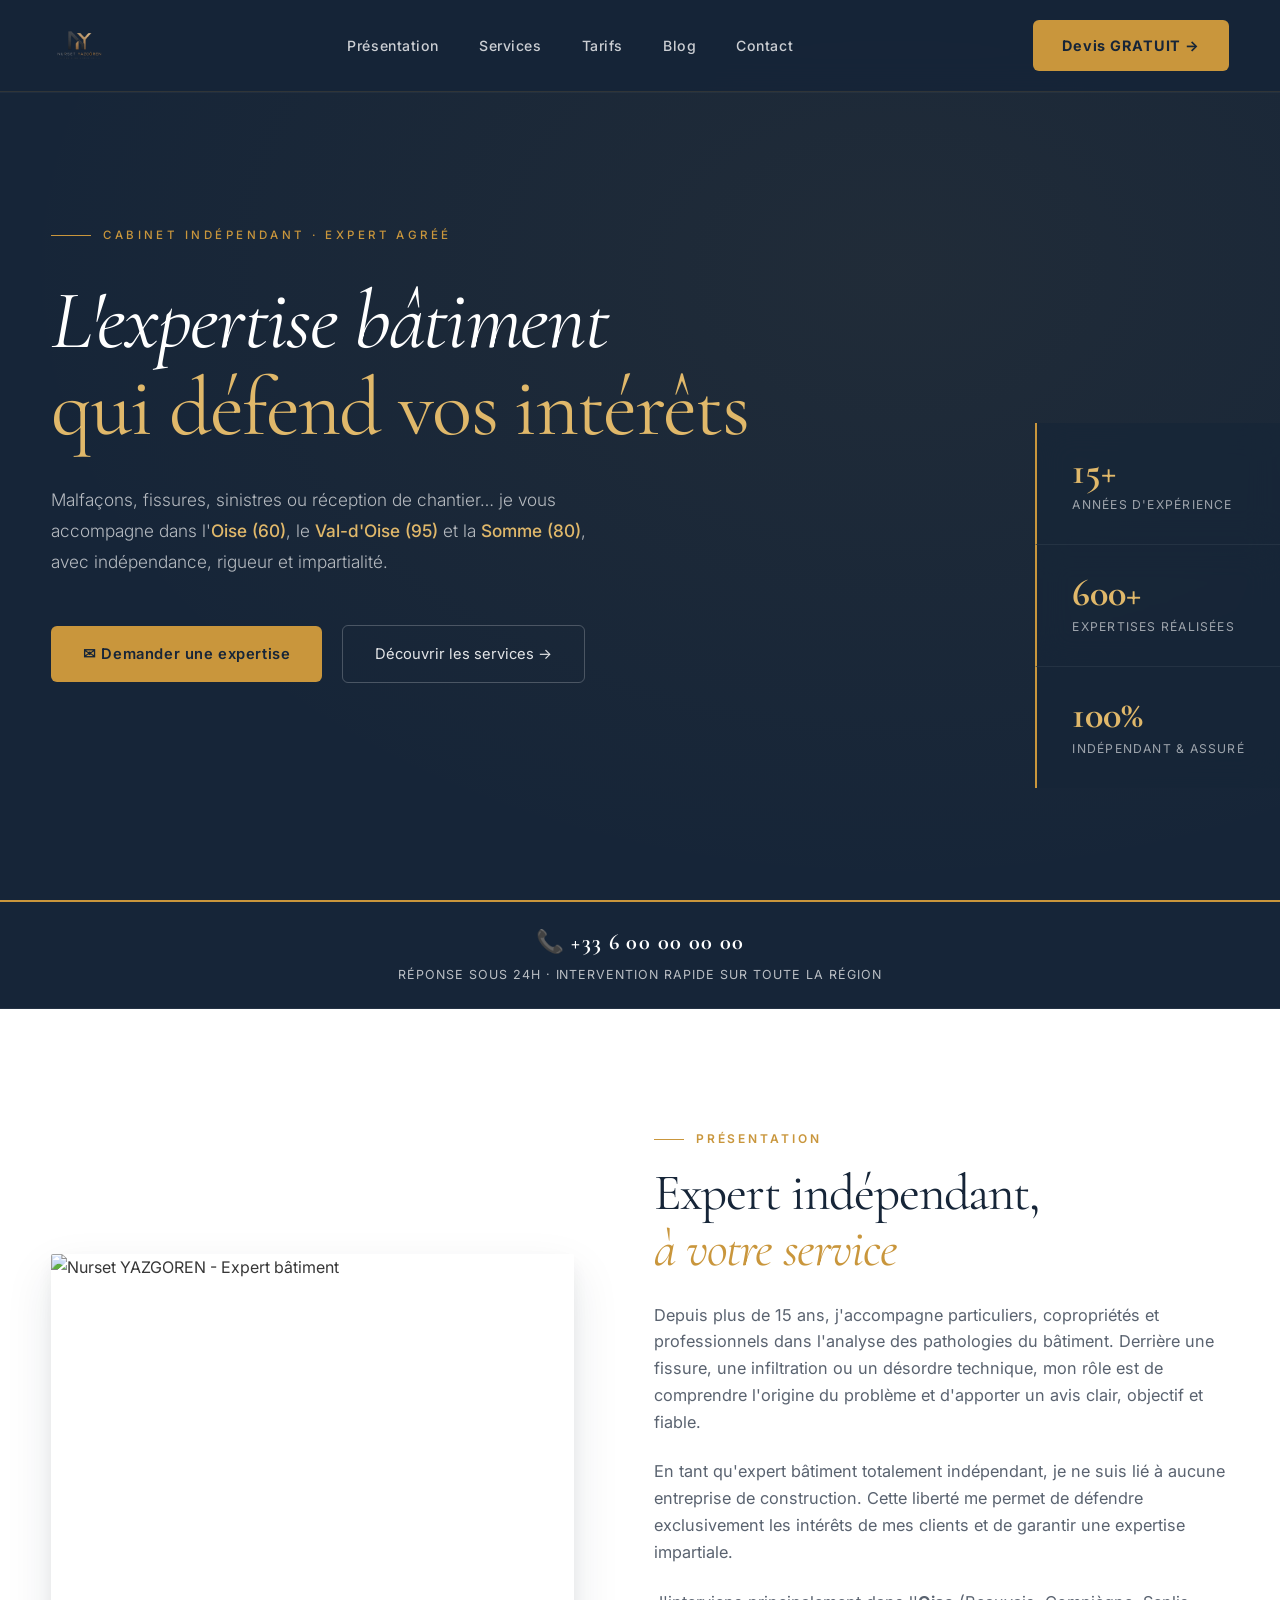
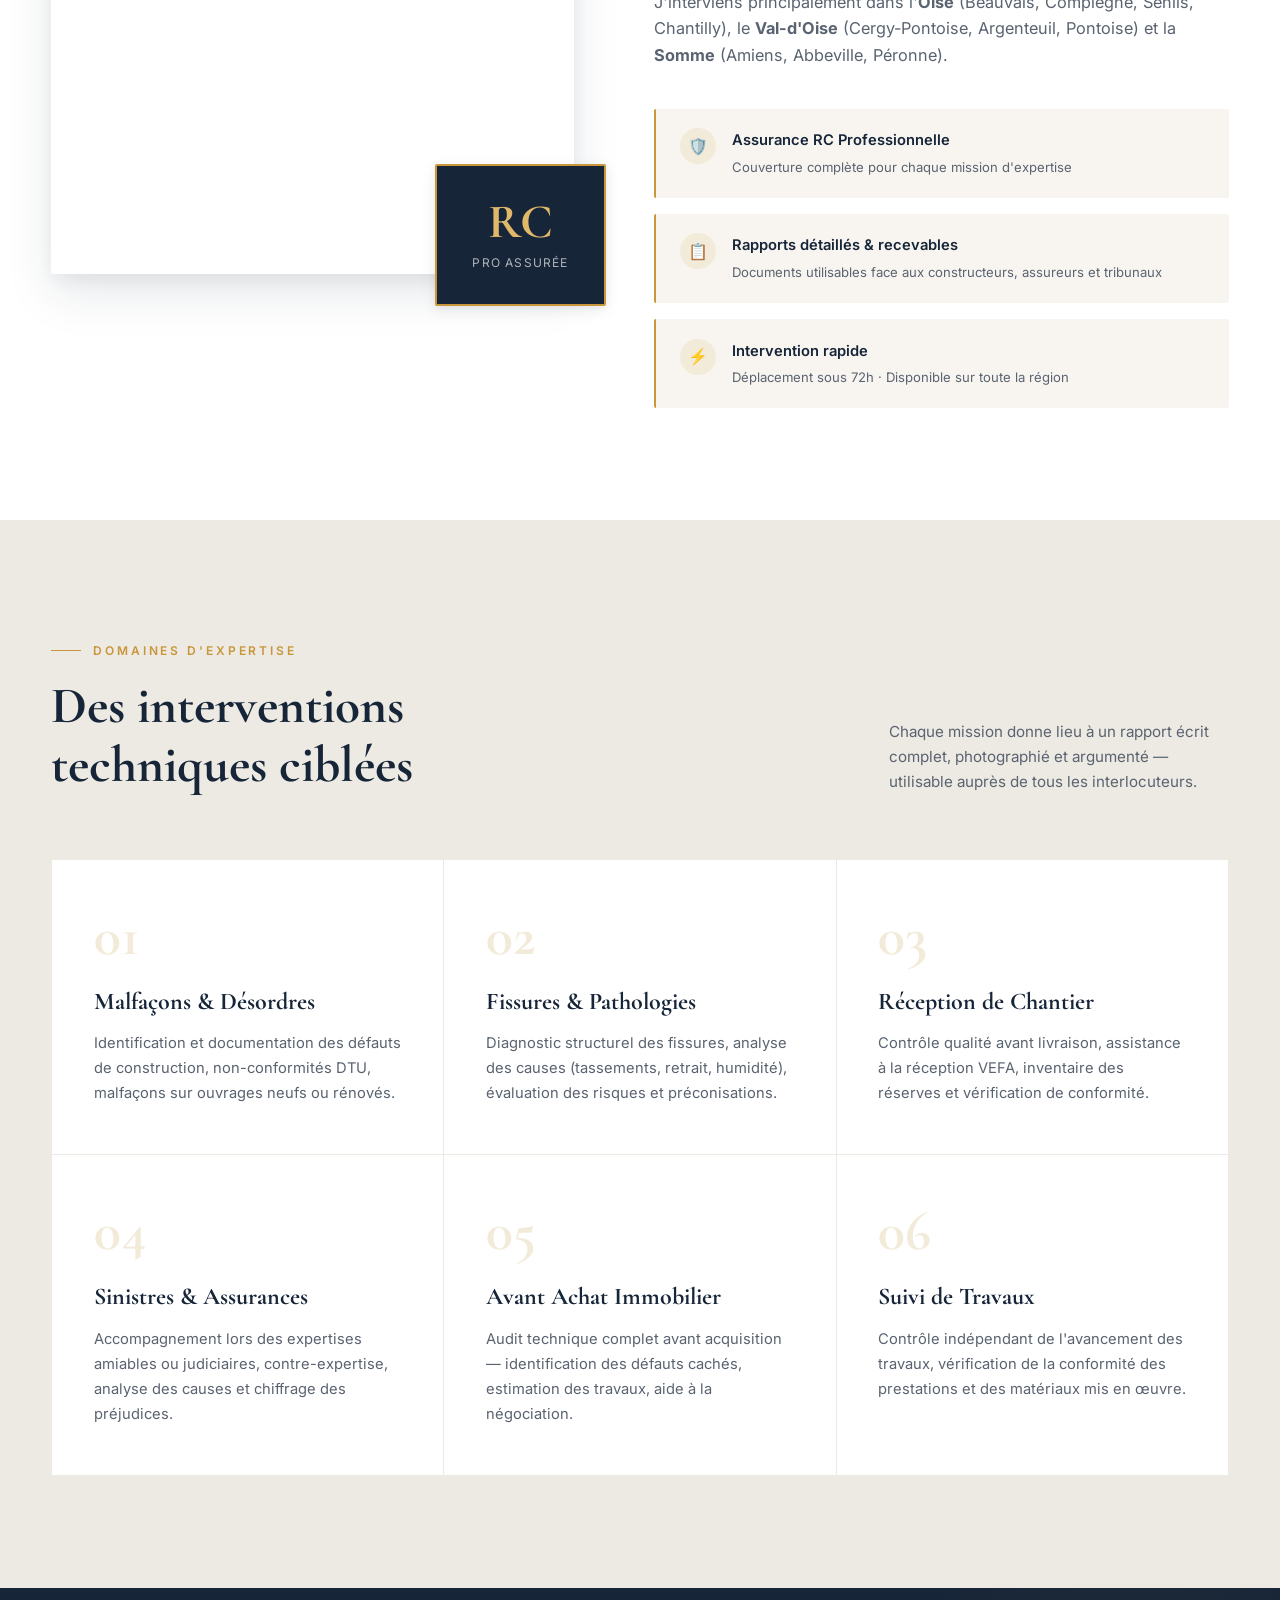
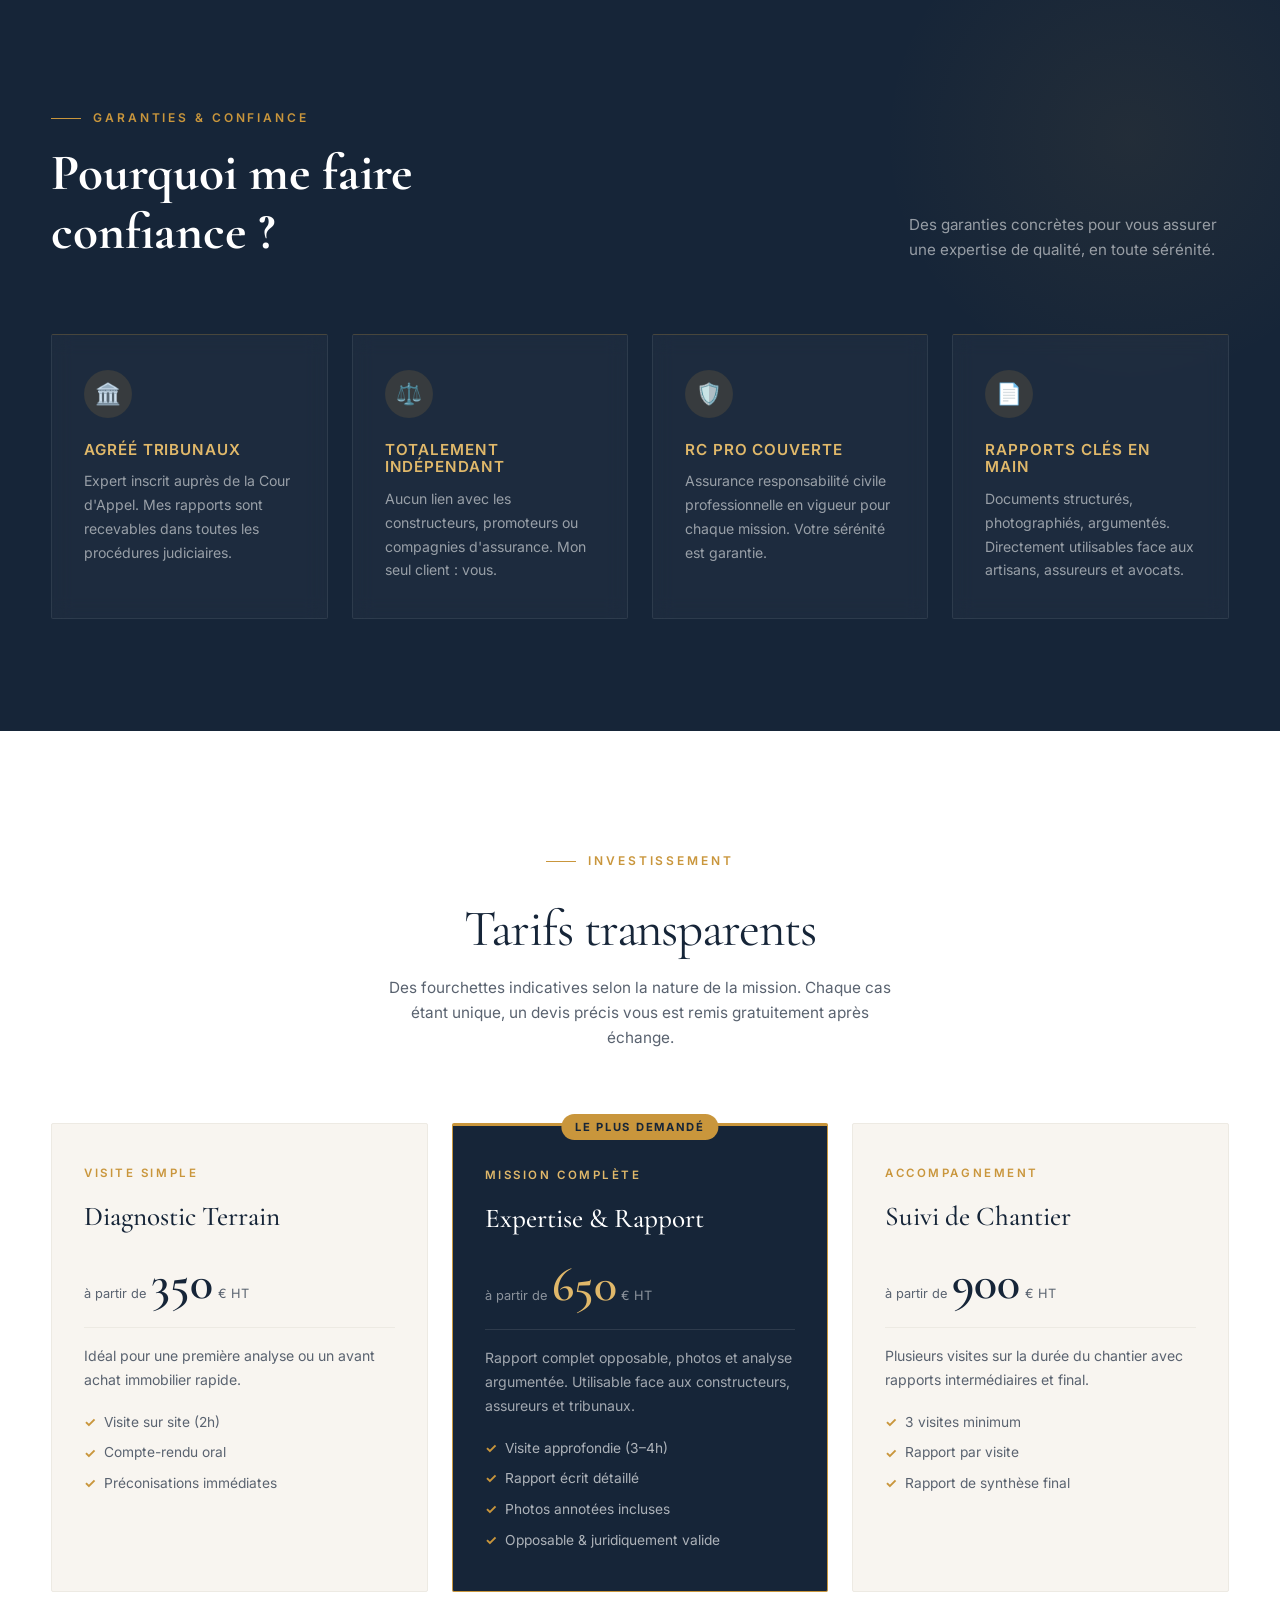
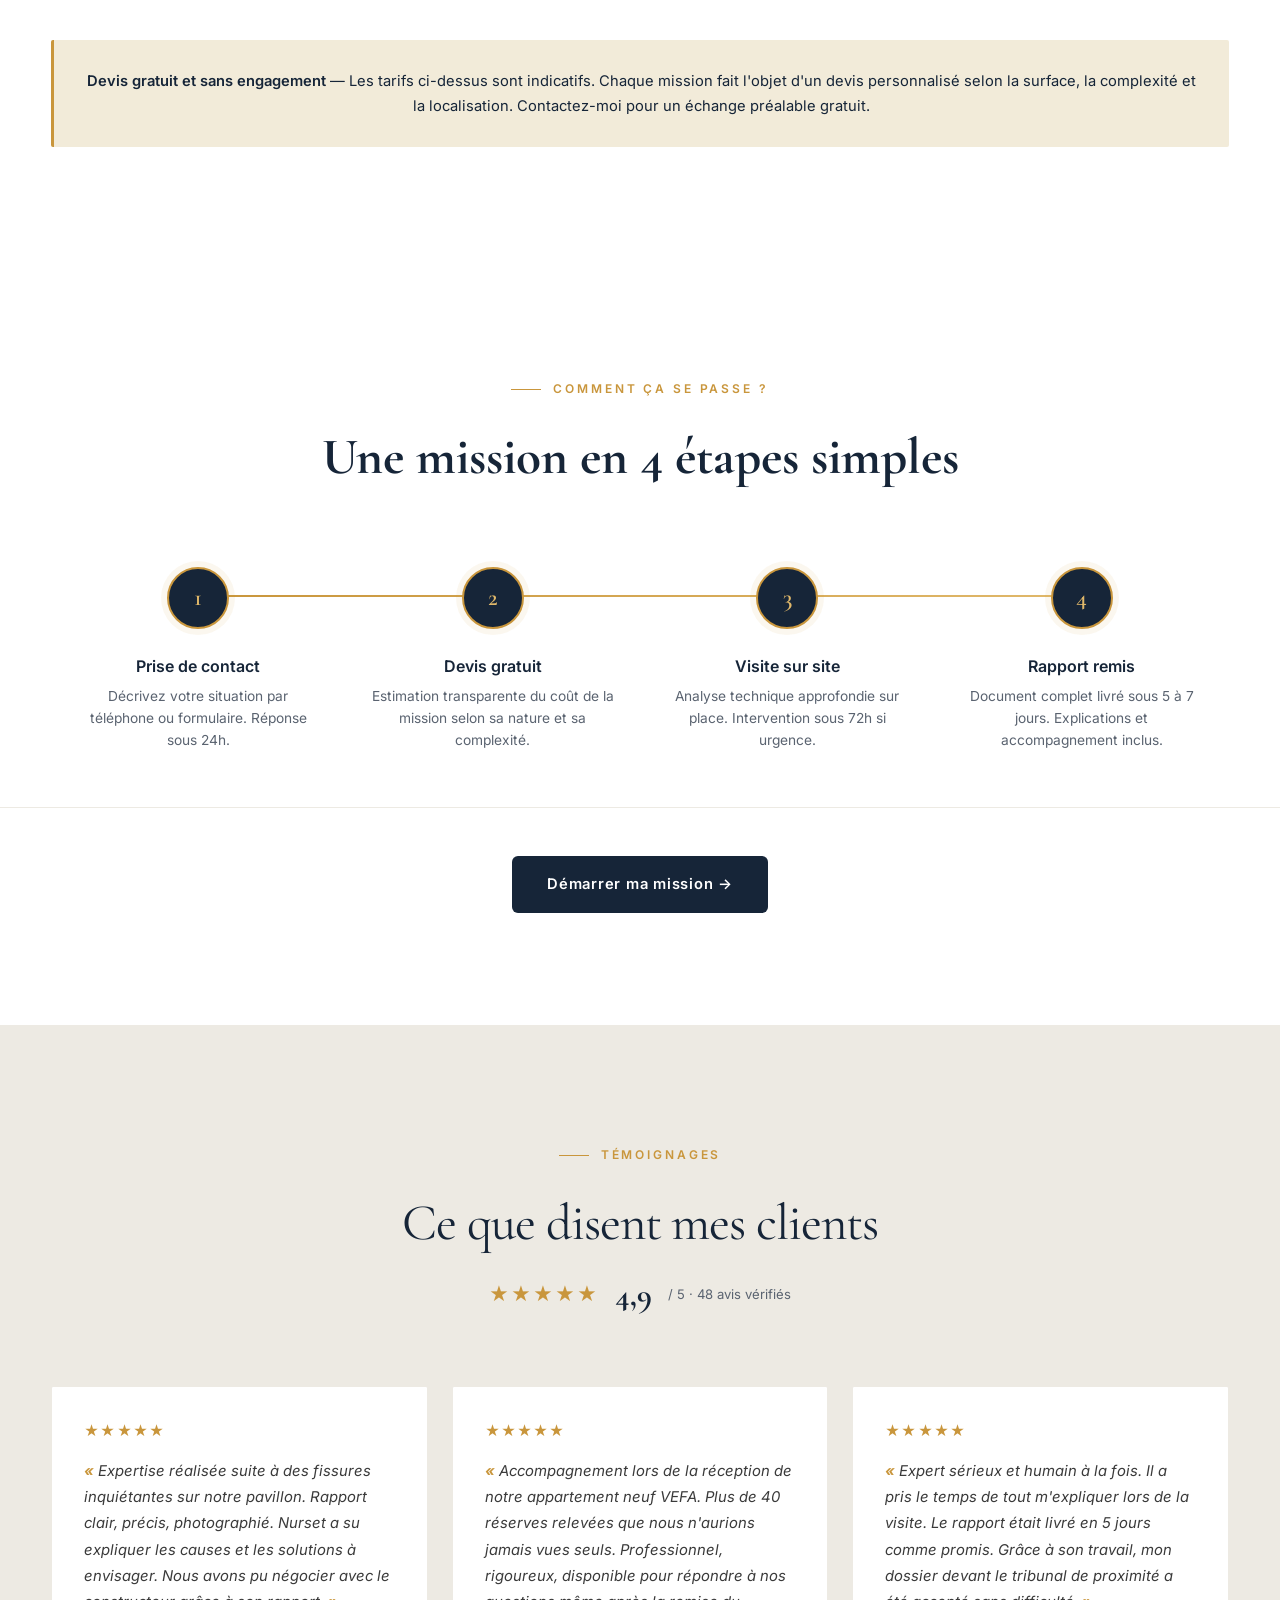
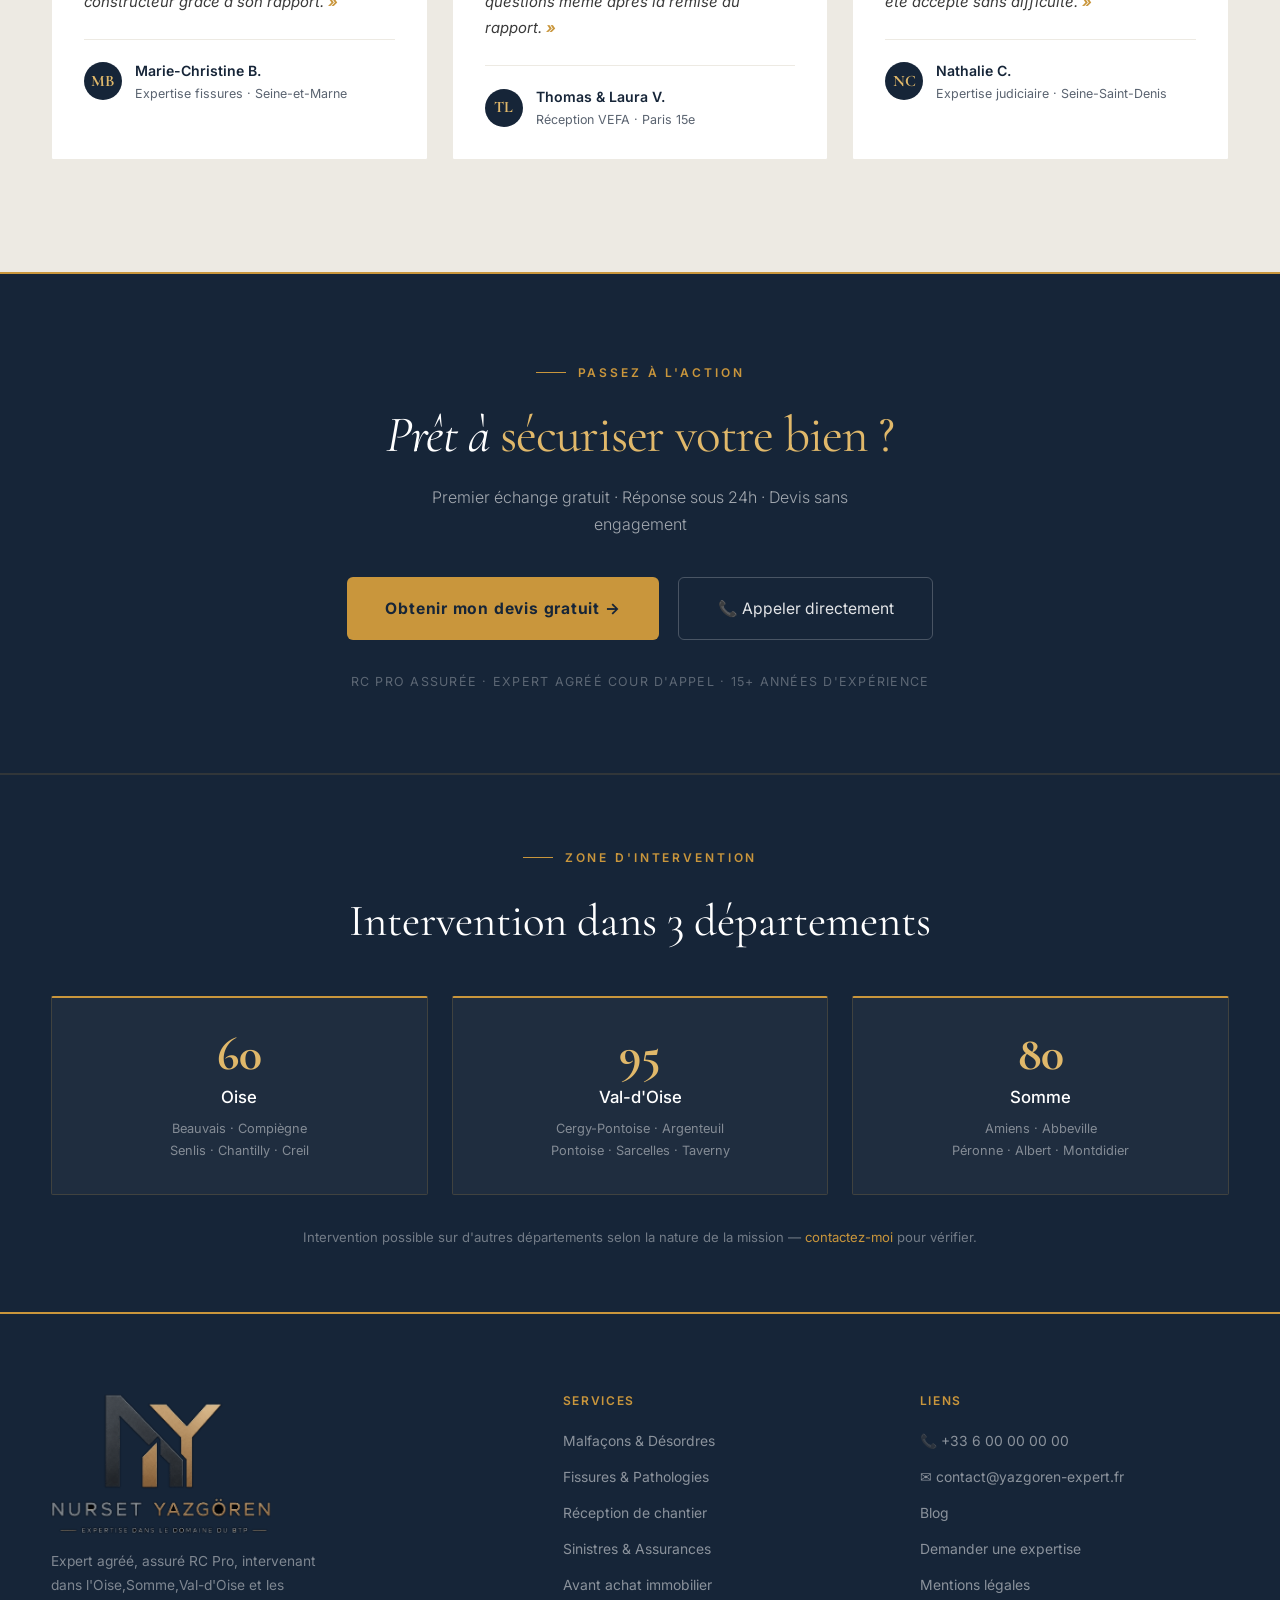
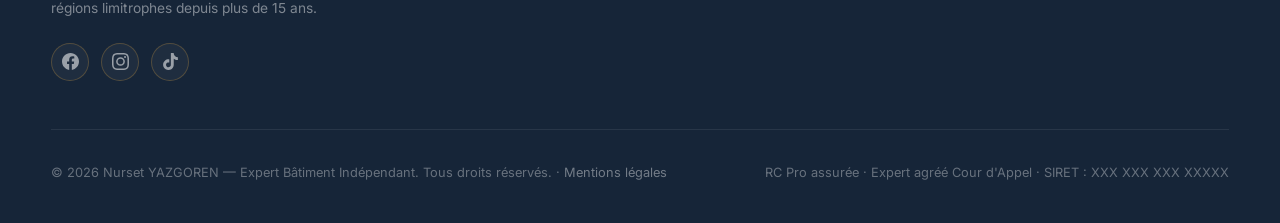
==== commit 0de13eb3: "Add files via upload" ====
--- a/index.html
+++ b/index.html
@@ -48,7 +48,6 @@
   <link rel="preconnect" href="https://fonts.gstatic.com" crossorigin>
   <link href="https://fonts.googleapis.com/css2?family=Cormorant+Garamond:ital,wght@0,300;0,400;0,500;0,600;0,700;1,300;1,400;1,500;1,600&family=Inter:wght@300;400;500;600&display=swap" rel="stylesheet">
   <link rel="stylesheet" href="css/style.css">
-  
 </head>
 <body>
 
--- a/css/style.css
+++ b/css/style.css
@@ -1,1764 +1,375 @@
+/* ══════════════════════════════════════════════════════════════
+   style.css — Nurset YAZGOREN Expert Bâtiment
+   CSS unique — toutes les pages
+   ══════════════════════════════════════════════════════════════ */
+
+/* ─── VARIABLES ─── */
 :root {
-      --navy: #162538;
-      --navy-mid: #162538;
-      --navy-light: #162538;
-      --gold: #C9963C;
-      --gold-light: #E0B86A;
-      --gold-pale: #F2EBD9;
-      --stone: #F8F5F0;
-      --white: #FFFFFF;
-      --text: #3A3A3A;
-      --text-muted: #5A6370;
-      --border: #EDEAE3;
-      --shadow-sm: 0 1px 3px rgba(22,37,56,0.06), 0 1px 2px rgba(22,37,56,0.04);
-      --shadow-md: 0 4px 16px rgba(22,37,56,0.08), 0 2px 6px rgba(22,37,56,0.05);
-      --shadow-lg: 0 20px 48px rgba(22,37,56,0.10), 0 8px 20px rgba(22,37,56,0.06);
-      --shadow-gold: 0 8px 32px rgba(201,150,60,0.18);
-      --radius: 2px;
-      --radius-md: 4px;
-      --letter-wide: 0.12em;
-      --letter-wider: 0.22em;
-    }
-
-    *, *::before, *::after { margin: 0; padding: 0; box-sizing: border-box; }
-
-    html { scroll-behavior: smooth; }
-
-    body {
-      font-family: 'Inter', sans-serif;
-      background: var(--stone);
-      color: var(--text);
-      line-height: 1.65;
-      overflow-x: hidden;
-    }
-
-    h1, h2, h3, h4 {
-      font-family: 'Cormorant Garamond', serif;
-      line-height: 1.15;
-    }
-
-    img { display: block; width: 100%; }
-
-    .container {
-      width: min(1180px, 92%);
-      margin: auto;
-    }
-
-    /* ─── HEADER ─── */
-
-    header {
-      position: fixed;
-      top: 0; left: 0;
-      width: 100%;
-      z-index: 1000;
-      overflow: visible;
-      background: rgba(22, 37, 56, 0.97);
-      backdrop-filter: blur(16px);
-      border-bottom: 1px solid rgba(201,150,60,0.15);
-      box-shadow: 0 1px 0 rgba(255,255,255,0.04);
-      transition: all 0.3s ease;
-    }
-
-    .navbar {
-      display: flex;
-      justify-content: space-between;
-      align-items: center;
-      padding: 1.1rem 0;
-      position: relative;
-    }
-
-    .logo-wrap {
-      display: flex;
-      flex-direction: column;
-      gap: 0.1rem;
-    }
-
-    .logo-name {
-      font-family: 'Cormorant Garamond', serif;
-      font-size: 1.35rem;
-      font-weight: 700;
-      color: var(--white);
-      letter-spacing: 0.08em;
-      text-transform: uppercase;
-    }
-
-    .logo-sub {
-      font-size: 0.68rem;
-      letter-spacing: 0.22em;
-      color: var(--gold);
-      text-transform: uppercase;
-      font-weight: 500;
-    }
-
-    .nav-links {
-      display: flex;
-      gap: 2.5rem;
-      list-style: none;
-    }
-
-    .nav-links a {
-      text-decoration: none;
-      color: rgba(255,255,255,0.78);
-      font-size: 0.88rem;
-      font-weight: 500;
-      letter-spacing: 0.04em;
-      transition: color 0.25s;
-    }
-
-    .nav-links a:hover { color: var(--gold-light); }
-
-    .btn-nav {
-      display: inline-flex;
-      align-items: center;
-      gap: 0.5rem;
-      padding: 0.85rem 1.8rem;
-      background: var(--gold);
-      color: var(--navy);
-      font-family: 'Inter', sans-serif;
-      font-size: 0.9rem;
-      font-weight: 700;
-      border: none;
-      border-radius: 6px;
-      cursor: pointer;
-      text-decoration: none;
-      letter-spacing: 0.06em;
-      transition: all 0.25s ease;
-      outline: 2px solid rgba(255,255,255,0.12);
-      outline-offset: 2px;
-    }
-
-    .btn-nav:hover {
-      background: var(--gold-light);
-      transform: translateY(-1px);
-      box-shadow: 0 6px 20px rgba(201,150,60,0.35);
-    }
-
-
-    .logo-img {
-      height: 52px;
-      width: auto;
-      display: block;
-    }
-
-    .footer-logo {
-      height: 70px;
-      width: auto;
-      display: block;
-      margin-bottom: 0.8rem;
-    }
-
-
-    .logo-link {
-      text-decoration: none;
-      display: flex;
-      align-items: center;
-    }
-
-    .logo-svg {
-      height: 52px;
-      width: auto;
-    }
-
-    .logo-svg-footer {
-      height: 64px;
-      width: auto;
-      margin-bottom: 1rem;
-    }
-
-    .menu-toggle {
-      display: none;
-      background: none;
-      border: none;
-      cursor: pointer;
-      flex-direction: column;
-      gap: 5px;
-      padding: 4px;
-      z-index: 1001;
-    }
-
-    .menu-toggle span {
-      display: block;
-      width: 26px;
-      height: 2px;
-      background: var(--white);
-      transition: all 0.3s ease;
-      border-radius: 2px;
-    }
-
-    /* ─── HERO ─── */
-
-    .hero {
-      min-height: 100vh;
-      display: flex;
-      align-items: flex-end;
-      padding-bottom: 7rem;
-      position: relative;
-      overflow: hidden;
-      background: var(--navy);
-    }
-
-    .hero-bg {
-      position: absolute;
-      inset: 0;
-      background:
-        linear-gradient(165deg, rgba(22,37,56,0.0) 0%, rgba(22,37,56,0.85) 55%, rgba(22,37,56,0.98) 100%),
-        url('https://images.unsplash.com/photo-1541888946425-d81bb19240f5?q=80&w=1800&auto=format&fit=crop') center/cover no-repeat;
-    }
-
-    .hero-bg::after {
-      content: '';
-      position: absolute;
-      inset: 0;
-      background: radial-gradient(ellipse at 70% 30%, rgba(201,150,60,0.06) 0%, transparent 70%);
-    }
-
-    .hero-content {
-      position: relative;
-      z-index: 2;
-      max-width: 760px;
-    }
-
-    .hero-eyebrow {
-      display: inline-flex;
-      align-items: center;
-      gap: 0.75rem;
-      margin-bottom: 2rem;
-    }
-
-    .eyebrow-line {
-      width: 40px;
-      height: 1px;
-      background: var(--gold);
-    }
-
-    .eyebrow-text {
-      font-size: 0.72rem;
-      letter-spacing: 0.3em;
-      color: var(--gold);
-      text-transform: uppercase;
-      font-weight: 500;
-    }
-
-    .hero h1 {
-      font-size: clamp(3.4rem, 6.5vw, 6.8rem);
-      color: var(--white);
-      margin-bottom: 2rem;
-      font-weight: 400;
-      font-style: italic;
-      letter-spacing: -0.02em;
-      line-height: 1.05;
-    }
-
-    .hero h1 em {
-      font-style: normal;
-      color: var(--gold-light);
-    }
-
-    .hero-desc {
-      font-size: 1.08rem;
-      color: rgba(255,255,255,0.68);
-      max-width: 540px;
-      margin-bottom: 3rem;
-      line-height: 1.8;
-      font-weight: 300;
-    }
-
-    .hero-actions {
-      display: flex;
-      gap: 1.2rem;
-      flex-wrap: wrap;
-      align-items: center;
-    }
-
-    .btn-primary {
-      display: inline-flex;
-      align-items: center;
-      gap: 0.6rem;
-      padding: 1rem 2rem;
-      background: var(--gold);
-      color: var(--navy);
-      font-weight: 600;
-      font-size: 0.92rem;
-      border-radius: 6px;
-      text-decoration: none;
-      letter-spacing: 0.04em;
-      transition: all 0.25s;
-    }
-
-    .btn-primary:hover {
-      background: var(--gold-light);
-      transform: translateY(-2px);
-      box-shadow: 0 10px 30px rgba(201,150,60,0.4);
-    }
-
-    .btn-ghost {
-      display: inline-flex;
-      align-items: center;
-      gap: 0.6rem;
-      padding: 1rem 2rem;
-      color: rgba(255,255,255,0.88);
-      font-size: 0.92rem;
-      text-decoration: none;
-      border: 1px solid rgba(255,255,255,0.22);
-      border-radius: 6px;
-      transition: all 0.25s;
-    }
-
-    .btn-ghost:hover {
-      background: rgba(255,255,255,0.07);
-      border-color: rgba(255,255,255,0.4);
-    }
-
-    .hero-stats {
-      position: absolute;
-      right: 0;
-      bottom: 7rem;
-      display: flex;
-      flex-direction: column;
-      gap: 0;
-      z-index: 2;
-    }
-
-    .stat-item {
-      padding: 1.8rem 2.2rem;
-      border-left: 2px solid var(--gold);
-      background: rgba(22,37,56,0.65);
-      backdrop-filter: blur(16px);
-      -webkit-backdrop-filter: blur(16px);
-    }
-
-    .stat-item + .stat-item {
-      border-top: 1px solid rgba(255,255,255,0.06);
-    }
-
-    .stat-num {
-      font-family: 'Cormorant Garamond', serif;
-      font-size: 2.4rem;
-      font-weight: 700;
-      color: var(--gold-light);
-      line-height: 1;
-      margin-bottom: 0.3rem;
-    }
-
-    .stat-label {
-      font-size: 0.76rem;
-      color: rgba(255,255,255,0.58);
-      text-transform: uppercase;
-      letter-spacing: 0.1em;
-    }
-
-    /* ─── PHONE STRIP ─── */
-
-    .phone-strip {
-      background: var(--navy);
-      padding: 1.4rem 0;
-      text-align: center;
-      border-top: 2px solid var(--gold);
-      border-bottom: 1px solid rgba(255,255,255,0.06);
-    }
-
-    .phone-strip a {
-      font-family: 'Cormorant Garamond', serif;
-      font-size: 1.4rem;
-      font-weight: 700;
-      color: var(--white);
-      text-decoration: none;
-      letter-spacing: 0.06em;
-    }
-
-    .phone-strip p {
-      font-size: 0.78rem;
-      color: rgba(255,255,255,0.7);
-      margin-top: 0.2rem;
-      letter-spacing: 0.08em;
-      text-transform: uppercase;
-    }
-
-    /* ─── SECTION SHARED ─── */
-
-    section { padding: 7rem 0; }
-
-    .section-label {
-      display: inline-flex;
-      align-items: center;
-      gap: 0.75rem;
-      margin-bottom: 1rem;
-    }
-
-    .section-label .line {
-      width: 30px;
-      height: 1px;
-      background: var(--gold);
-    }
-
-    .section-label span {
-      font-size: 0.75rem;
-      letter-spacing: 0.24em;
-      color: var(--gold);
-      text-transform: uppercase;
-      font-weight: 600;
-    }
-
-    /* ─── ABOUT ─── */
-
-    .about-section { background: var(--white); }
-
-    .about-grid {
-      display: grid;
-      grid-template-columns: 1fr 1.1fr;
-      gap: 5rem;
-      align-items: center;
-    }
-
-    .about-img-wrap {
-      position: relative;
-    }
-
-    .about-img-wrap img {
-      height: 620px;
-      object-fit: cover;
-      border-radius: 2px;
-      filter: grayscale(10%) contrast(1.04);
-      box-shadow: var(--shadow-lg);
-    }
-
-    .about-img-badge {
-      position: absolute;
-      bottom: -2rem;
-      right: -2rem;
-      background: var(--navy);
-      color: var(--white);
-      padding: 2rem 2.2rem;
-      border-radius: 2px;
-      text-align: center;
-      border: 2px solid var(--gold);
-      box-shadow: var(--shadow-md);
-    }
-
-    .about-img-badge .big {
-      font-family: 'Cormorant Garamond', serif;
-      font-size: 3rem;
-      font-weight: 700;
-      color: var(--gold-light);
-      line-height: 1;
-    }
-
-    .about-img-badge .small {
-      font-size: 0.75rem;
-      color: rgba(255,255,255,0.65);
-      letter-spacing: 0.1em;
-      text-transform: uppercase;
-      margin-top: 0.4rem;
-    }
-
-    .about-content h2 {
-      font-size: clamp(2.4rem, 4vw, 3.8rem);
-      color: var(--navy);
-      margin-bottom: 1.5rem;
-      font-weight: 400;
-      letter-spacing: -0.02em;
-      line-height: 1.1;
-    }
-
-    .about-content h2 em {
-      font-style: italic;
-      color: var(--gold);
-    }
-
-    .about-content p {
-      color: var(--text-muted);
-      margin-bottom: 1.4rem;
-      font-size: 1.02rem;
-    }
-
-    .cert-list {
-      margin-top: 2.5rem;
-      display: flex;
-      flex-direction: column;
-      gap: 1rem;
-    }
-
-    .cert-item {
-      display: flex;
-      align-items: flex-start;
-      gap: 1rem;
-      padding: 1.2rem 1.5rem;
-      background: var(--stone);
-      border-radius: 2px;
-      border-left: 2px solid var(--gold);
-      transition: box-shadow 0.25s, transform 0.25s;
-    }
-
-    .cert-item:hover {
-      box-shadow: var(--shadow-md);
-      transform: translateX(4px);
-    }
-
-    .cert-icon {
-      width: 36px;
-      height: 36px;
-      min-width: 36px;
-      border-radius: 50%;
-      background: var(--gold-pale);
-      display: flex;
-      align-items: center;
-      justify-content: center;
-      font-size: 1rem;
-    }
-
-    .cert-text strong {
-      display: block;
-      font-size: 0.92rem;
-      color: var(--navy);
-      font-weight: 600;
-    }
-
-    .cert-text span {
-      font-size: 0.82rem;
-      color: var(--text-muted);
-    }
-
-    /* ─── SERVICES ─── */
-
-    .services-section { background: #EDEAE3; }
-
-    .services-header {
-      display: flex;
-      justify-content: space-between;
-      align-items: flex-end;
-      margin-bottom: 4rem;
-      gap: 2rem;
-    }
-
-    .services-header h2 {
-      font-size: clamp(2.4rem, 4vw, 3.6rem);
-      color: var(--navy);
-      max-width: 480px;
-    }
-
-    .services-header p {
-      max-width: 340px;
-      color: var(--text-muted);
-      font-size: 0.95rem;
-    }
-
-    .services-grid {
-      display: grid;
-      grid-template-columns: repeat(3, 1fr);
-      gap: 1px;
-      background: var(--border);
-      border: 1px solid var(--border);
-    }
-
-    .service-card {
-      background: var(--white);
-      padding: 3rem 2.6rem;
-      transition: all 0.35s ease;
-      position: relative;
-      overflow: hidden;
-      cursor: default;
-    }
-
-    .service-card::before {
-      content: '';
-      position: absolute;
-      bottom: 0; left: 0;
-      width: 100%;
-      height: 3px;
-      background: var(--gold);
-      transform: scaleX(0);
-      transform-origin: left;
-      transition: transform 0.35s ease;
-    }
-
-    .service-card:hover::before { transform: scaleX(1); }
-
-    .service-card:hover { background: var(--navy); }
-
-    .service-card:hover .service-num,
-    .service-card:hover h3,
-    .service-card:hover p { color: var(--white); }
-
-    .service-card:hover .service-num { color: rgba(255,255,255,0.25); }
-
-    .service-num {
-      font-family: 'Cormorant Garamond', serif;
-      font-size: 3.5rem;
-      font-weight: 700;
-      color: var(--gold-pale);
-      line-height: 1;
-      margin-bottom: 1.5rem;
-      transition: color 0.3s;
-    }
-
-    .service-card h3 {
-      font-size: 1.5rem;
-      color: var(--navy);
-      margin-bottom: 1rem;
-      transition: color 0.3s;
-    }
-
-    .service-card p {
-      color: var(--text-muted);
-      font-size: 0.92rem;
-      line-height: 1.7;
-      transition: color 0.3s;
-    }
-
-    /* ─── TRUST / GUARANTEES ─── */
-
-    .trust-section {
-      background: var(--navy);
-      position: relative;
-      overflow: hidden;
-    }
-
-    .trust-section::before {
-      content: '';
-      position: absolute;
-      top: -100px; right: -100px;
-      width: 500px;
-      height: 500px;
-      background: radial-gradient(circle, rgba(201,150,60,0.07) 0%, transparent 70%);
-      pointer-events: none;
-    }
-
-    .trust-top {
-      display: flex;
-      justify-content: space-between;
-      align-items: flex-end;
-      margin-bottom: 4.5rem;
-    }
-
-    .trust-top h2 {
-      font-size: clamp(2.4rem, 4vw, 3.6rem);
-      color: var(--white);
-      max-width: 480px;
-    }
-
-    .trust-top p {
-      max-width: 340px;
-      color: rgba(255,255,255,0.55);
-      font-size: 0.95rem;
-    }
-
-    .trust-grid {
-      display: grid;
-      grid-template-columns: repeat(4, 1fr);
-      gap: 1.5rem;
-    }
-
-    .trust-card {
-      padding: 2.2rem 2rem;
-      border: 1px solid rgba(255,255,255,0.08);
-      border-top: 1px solid rgba(201,150,60,0.25);
-      border-radius: 2px;
-      background: rgba(255,255,255,0.03);
-      backdrop-filter: blur(10px);
-      transition: border-color 0.35s, background 0.35s, transform 0.35s;
-    }
-
-    .trust-card:hover {
-      border-color: rgba(201,150,60,0.4);
-      border-top-color: rgba(201,150,60,0.6);
-      background: rgba(255,255,255,0.05);
-      transform: translateY(-3px);
-    }
-
-    .trust-icon {
-      width: 48px;
-      height: 48px;
-      border-radius: 50%;
-      background: rgba(201,150,60,0.15);
-      display: flex;
-      align-items: center;
-      justify-content: center;
-      font-size: 1.3rem;
-      margin-bottom: 1.4rem;
-    }
-
-    .trust-card h3 {
-      font-family: 'Inter', sans-serif;
-      font-size: 0.95rem;
-      font-weight: 600;
-      color: var(--gold-light);
-      margin-bottom: 0.7rem;
-      text-transform: uppercase;
-      letter-spacing: 0.06em;
-    }
-
-    .trust-card p {
-      font-size: 0.88rem;
-      color: rgba(255,255,255,0.55);
-      line-height: 1.7;
-    }
-
-    /* ─── PROCESS ─── */
-
-    .process-section { background: var(--white); }
-
-    .process-header {
-      text-align: center;
-      margin-bottom: 5rem;
-    }
-
-    .process-header h2 {
-      font-size: clamp(2.4rem, 4vw, 3.6rem);
-      color: var(--navy);
-      margin-top: 0.8rem;
-    }
-
-    .process-steps {
-      display: grid;
-      grid-template-columns: repeat(4, 1fr);
-      gap: 0;
-      position: relative;
-    }
-
-    a {
-      transition: color 0.2s ease;
-    }
-
-    .process-steps::before {
-      content: '';
-      position: absolute;
-      top: 28px;
-      left: calc(12.5% + 14px);
-      right: calc(12.5% + 14px);
-      height: 2px;
-      background: linear-gradient(90deg, var(--gold), var(--gold-light));
-    }
-
-    .process-step {
-      display: flex;
-      flex-direction: column;
-      align-items: center;
-      text-align: center;
-      padding: 0 1.5rem;
-    }
-
-    .step-circle {
-      width: 62px;
-      height: 62px;
-      border-radius: 50%;
-      background: var(--navy);
-      border: 2px solid var(--gold);
-      display: flex;
-      align-items: center;
-      justify-content: center;
-      font-family: 'Cormorant Garamond', serif;
-      font-size: 1.5rem;
-      font-weight: 600;
-      color: var(--gold-light);
-      margin-bottom: 1.8rem;
-      position: relative;
-      z-index: 1;
-      box-shadow: 0 0 0 6px rgba(201,150,60,0.08);
-    }
-
-    .process-step h3 {
-      font-family: 'Inter', sans-serif;
-      font-size: 1rem;
-      font-weight: 600;
-      color: var(--navy);
-      margin-bottom: 0.6rem;
-    }
-
-    .process-step p {
-      font-size: 0.86rem;
-      color: var(--text-muted);
-      line-height: 1.6;
-    }
-
-    /* ─── CONTACT ─── */
-
-    .contact-section { background: var(--stone); }
-
-    .contact-grid {
-      display: grid;
-      grid-template-columns: 1fr 1fr;
-      gap: 5rem;
-      align-items: start;
-    }
-
-    .contact-info h2 {
-      font-size: clamp(2.4rem, 4vw, 3.6rem);
-      color: var(--navy);
-      margin-top: 0.8rem;
-      margin-bottom: 1.5rem;
-    }
-
-    .contact-info h2 em {
-      font-style: italic;
-      color: var(--gold);
-    }
-
-    .contact-info p {
-      color: var(--text-muted);
-      font-size: 0.98rem;
-      margin-bottom: 2.5rem;
-    }
-
-    .contact-details {
-      display: flex;
-      flex-direction: column;
-      gap: 1rem;
-    }
-
-    .contact-detail {
-      display: flex;
-      align-items: center;
-      gap: 1rem;
-    }
-
-    .cd-icon {
-      width: 42px;
-      height: 42px;
-      min-width: 42px;
-      border-radius: 50%;
-      background: var(--navy);
-      display: flex;
-      align-items: center;
-      justify-content: center;
-      font-size: 1rem;
-    }
-
-    .cd-text strong {
-      display: block;
-      font-size: 0.82rem;
-      color: var(--text-muted);
-      text-transform: uppercase;
-      letter-spacing: 0.08em;
-      margin-bottom: 0.15rem;
-    }
-
-    .cd-text a, .cd-text span {
-      color: var(--navy);
-      font-weight: 600;
-      text-decoration: none;
-      font-size: 0.98rem;
-    }
-
-    .cd-text a:hover { color: var(--gold); }
-
-    .contact-form-box {
-      background: var(--white);
-      padding: 3.5rem;
-      border-radius: 2px;
-      box-shadow: var(--shadow-lg);
-      border: 1px solid var(--border);
-      border-top: 3px solid var(--gold);
-    }
-
-    .contact-form-box h3 {
-      font-size: 1.8rem;
-      color: var(--navy);
-      margin-bottom: 0.5rem;
-    }
-
-    .contact-form-box .subtitle {
-      color: var(--text-muted);
-      font-size: 0.88rem;
-      margin-bottom: 2rem;
-    }
-
-    .form-row {
-      display: grid;
-      grid-template-columns: 1fr 1fr;
-      gap: 1rem;
-    }
-
-    .form-field {
-      margin-bottom: 1rem;
-      display: flex;
-      flex-direction: column;
-      gap: 0.4rem;
-    }
-
-    .form-field label {
-      font-size: 0.78rem;
-      font-weight: 600;
-      color: var(--navy);
-      letter-spacing: 0.06em;
-      text-transform: uppercase;
-    }
-
-    .form-field input,
-    .form-field select,
-    .form-field textarea {
-      padding: 0.9rem 1rem;
-      border: 1px solid var(--border);
-      border-radius: 4px;
-      font-family: 'Inter', sans-serif;
-      font-size: 0.94rem;
-      color: var(--text);
-      background: var(--stone);
-      outline: none;
-      transition: border-color 0.25s;
-      width: 100%;
-    }
-
-    .form-field input:focus,
-    .form-field select:focus,
-    .form-field textarea:focus {
-      border-color: var(--gold);
-      background: var(--white);
-    }
-
-    .form-field textarea {
-      resize: vertical;
-      min-height: 120px;
-    }
-
-    .btn-submit {
-      width: 100%;
-      padding: 1.1rem;
-      background: var(--navy);
-      color: var(--white);
-      border: none;
-      border-radius: 4px;
-      font-family: 'Inter', sans-serif;
-      font-size: 0.94rem;
-      font-weight: 600;
-      cursor: pointer;
-      letter-spacing: 0.06em;
-      text-transform: uppercase;
-      margin-top: 0.5rem;
-      transition: all 0.25s;
-      display: flex;
-      align-items: center;
-      justify-content: center;
-      gap: 0.5rem;
-    }
-
-    .btn-submit:hover {
-      background: var(--gold);
-      color: var(--navy);
-      box-shadow: var(--shadow-gold);
-      transform: translateY(-1px);
-    }
-
-    /* ─── FOOTER ─── */
-
-    footer {
-      background: var(--navy);
-      padding: 5rem 0 2.5rem;
-      border-top: 2px solid var(--gold);
-    }
-
-    .footer-top {
-      display: grid;
-      grid-template-columns: 1.5fr 1fr 1fr;
-      gap: 3rem;
-      margin-bottom: 3rem;
-    }
-
-    .footer-brand .logo-name { font-size: 1.2rem; }
-
-    .footer-brand p {
-      margin-top: 1rem;
-      font-size: 0.86rem;
-      color: rgba(255,255,255,0.45);
-      max-width: 280px;
-      line-height: 1.7;
-    }
-
-    .footer-col h2 {
-      font-family: 'Inter', sans-serif;
-      font-size: 0.75rem;
-      font-weight: 600;
-      color: var(--gold);
-      text-transform: uppercase;
-      letter-spacing: 0.14em;
-      margin-bottom: 1.2rem;
-    }
-
-    .footer-col ul {
-      list-style: none;
-      display: flex;
-      flex-direction: column;
-      gap: 0.6rem;
-    }
-
-    .footer-col ul a {
-      font-size: 0.87rem;
-      color: rgba(255,255,255,0.5);
-      text-decoration: none;
-      transition: color 0.2s;
-    }
-
-    .footer-col ul a:hover { color: rgba(255,255,255,0.9); }
-
-    .footer-bottom {
-      padding-top: 2rem;
-      border-top: 1px solid rgba(255,255,255,0.08);
-      display: flex;
-      justify-content: space-between;
-      align-items: center;
-    }
-
-    .footer-bottom p {
-      font-size: 0.8rem;
-      color: rgba(255,255,255,0.35);
-    }
-
-    /* ─── MOBILE ─── */
-
-    @media (max-width: 1024px) {
-      .trust-grid { grid-template-columns: repeat(2, 1fr); }
-      .process-steps { grid-template-columns: repeat(2, 1fr); gap: 3rem; }
-      a {
-      transition: color 0.2s ease;
-    }
-
-    .process-steps::before { display: none; }
-    }
-
-    @media (max-width: 860px) {
-      .about-grid,
-      .contact-grid,
-      .footer-top { grid-template-columns: 1fr; }
-
-      .about-img-badge { bottom: 1rem; right: 1rem; }
-
-      .services-grid { grid-template-columns: 1fr 1fr; }
-
-      .hero-stats { position: static; flex-direction: row; margin-top: 3rem; }
-
-      .stat-item { border-left: none; border-top: 2px solid var(--gold); }
-
-      .services-header,
-      .trust-top { flex-direction: column; align-items: flex-start; }
-
-      .form-row { grid-template-columns: 1fr; }
-
-      .footer-bottom { flex-direction: column; gap: 0.5rem; text-align: center; }
-    }
-
-    @media (max-width: 640px) {
-      .nav-links {
-        display: none;
-        flex-direction: column;
-        position: absolute;
-        top: 100%;
-        left: 0;
-        width: 100%;
-        background: var(--navy);
-        padding: 1.5rem 2rem;
-        gap: 0;
-        border-top: 1px solid rgba(201,150,60,0.2);
-        box-shadow: 0 8px 24px rgba(0,0,0,0.2);
-        z-index: 999;
-      }
-      .nav-links.open { display: flex; }
-      .nav-links li { border-bottom: 1px solid rgba(255,255,255,0.06); }
-      .nav-links li:last-child { border-bottom: none; }
-      .nav-links a {
-        display: block;
-        padding: 0.9rem 0;
-        font-size: 0.95rem;
-        color: rgba(255,255,255,0.85);
-      }
-      .menu-toggle { display: flex !important; }
-      .btn-nav.desktop { display: none !important; }
-  
-    .logo-img {
-      height: 52px;
-      width: auto;
-      display: block;
-    }
-
-    .footer-logo {
-      height: 70px;
-      width: auto;
-      display: block;
-      margin-bottom: 0.8rem;
-    }
-
-
-    .logo-link {
-      text-decoration: none;
-      display: flex;
-      align-items: center;
-    }
-
-    .logo-svg {
-      height: 52px;
-      width: auto;
-    }
-
-    .logo-svg-footer {
-      height: 64px;
-      width: auto;
-      margin-bottom: 1rem;
-    }
-
-    .menu-toggle { display: flex; }
-      .btn-nav.desktop { display: none; }
-      .services-grid { grid-template-columns: 1fr; }
-      .trust-grid { grid-template-columns: 1fr; }
-      .process-steps { grid-template-columns: 1fr; }
-    }
-
-    /* ─── ANIMATIONS ─── */
-
-    .fade-up {
-      opacity: 0;
-      transform: translateY(28px);
-      transition: opacity 0.7s ease, transform 0.7s ease;
-    }
-
-    .fade-up.visible {
-      opacity: 1;
-      transform: translateY(0);
-    }
-
-    /* ─── TARIFS ─── */
-    .tarifs-section { background: var(--white); }
-
-    .tarifs-header { text-align: center; margin-bottom: 4.5rem; }
-    .tarifs-header h2 {
-      font-size: clamp(2.4rem, 4vw, 3.6rem);
-      color: var(--navy);
-      margin-top: 0.8rem;
-      font-weight: 400;
-      letter-spacing: -0.02em;
-    }
-    .tarifs-header p { color: var(--text-muted); max-width: 520px; margin: 1rem auto 0; font-size: 0.96rem; }
-
-    .tarifs-grid {
-      display: grid;
-      grid-template-columns: repeat(3, 1fr);
-      gap: 1.5rem;
-      margin-bottom: 3rem;
-    }
-
-    .tarif-card {
-      background: var(--stone);
-      border: 1px solid var(--border);
-      border-radius: 2px;
-      padding: 2.5rem 2rem;
-      position: relative;
-      transition: box-shadow 0.3s, transform 0.3s;
-    }
-
-    .tarif-card:hover {
-      box-shadow: var(--shadow-md);
-      transform: translateY(-4px);
-    }
-
-    .tarif-card.featured {
-      background: var(--navy);
-      border-color: var(--gold);
-      border-top: 3px solid var(--gold);
-    }
-
-    .tarif-badge {
-      position: absolute;
-      top: -12px; left: 50%;
-      transform: translateX(-50%);
-      background: var(--gold);
-      color: var(--navy);
-      font-size: 0.7rem;
-      font-weight: 700;
-      letter-spacing: 0.15em;
-      text-transform: uppercase;
-      padding: 4px 14px;
-      border-radius: 20px;
-      white-space: nowrap;
-    }
-
-    .tarif-type {
-      font-size: 0.72rem;
-      letter-spacing: 0.22em;
-      text-transform: uppercase;
-      color: var(--gold);
-      font-weight: 600;
-      margin-bottom: 0.8rem;
-    }
-
-    .tarif-card.featured .tarif-type { color: var(--gold-light); }
-
-    .tarif-name {
-      font-family: 'Cormorant Garamond', serif;
-      font-size: 1.7rem;
-      color: var(--navy);
-      margin-bottom: 0.5rem;
-      font-weight: 500;
-    }
-
-    .tarif-card.featured .tarif-name { color: var(--white); }
-
-    .tarif-price {
-      display: flex;
-      align-items: baseline;
-      gap: 0.3rem;
-      margin: 1.2rem 0;
-    }
-
-    .price-from { font-size: 0.8rem; color: var(--text-muted); }
-    .tarif-card.featured .price-from { color: rgba(255,255,255,0.5); }
-
-    .price-amount {
-      font-family: 'Cormorant Garamond', serif;
-      font-size: 3rem;
-      font-weight: 600;
-      color: var(--navy);
-      line-height: 1;
-    }
-
-    .tarif-card.featured .price-amount { color: var(--gold-light); }
-
-    .price-unit { font-size: 0.8rem; color: var(--text-muted); }
-    .tarif-card.featured .price-unit { color: rgba(255,255,255,0.5); }
-
-    .tarif-desc {
-      font-size: 0.88rem;
-      color: var(--text-muted);
-      line-height: 1.7;
-      padding-top: 1rem;
-      border-top: 1px solid var(--border);
-    }
-
-    .tarif-card.featured .tarif-desc {
-      color: rgba(255,255,255,0.6);
-      border-top-color: rgba(255,255,255,0.1);
-    }
-
-    .tarif-includes {
-      list-style: none;
-      margin-top: 1.2rem;
-      display: flex;
-      flex-direction: column;
-      gap: 0.5rem;
-    }
-
-    .tarif-includes li {
-      font-size: 0.86rem;
-      color: var(--text-muted);
-      display: flex;
-      align-items: center;
-      gap: 0.5rem;
-    }
-
-    .tarif-card.featured .tarif-includes li { color: rgba(255,255,255,0.65); }
-
-    .tarif-includes li::before {
-      content: "✓";
-      color: var(--gold);
-      font-weight: 700;
-      font-size: 0.85rem;
-    }
-
-    .tarifs-note {
-      text-align: center;
-      padding: 1.8rem 2rem;
-      background: var(--gold-pale);
-      border-radius: 2px;
-      border-left: 3px solid var(--gold);
-    }
-
-    .tarifs-note p {
-      font-size: 0.92rem;
-      color: var(--navy);
-      margin: 0;
-    }
-
-    .tarifs-note strong { font-weight: 600; }
-
-    /* ─── AVIS ─── */
-    .avis-section { background: #EDEAE3; }
-
-    .avis-header { text-align: center; margin-bottom: 4rem; }
-    .avis-header h2 {
-      font-size: clamp(2.4rem, 4vw, 3.6rem);
-      color: var(--navy);
-      margin-top: 0.8rem;
-      font-weight: 400;
-      letter-spacing: -0.02em;
-    }
-
-    .avis-stars-global {
-      display: flex;
-      align-items: center;
-      justify-content: center;
-      gap: 1rem;
-      margin-top: 1rem;
-    }
-
-    .stars { color: var(--gold); font-size: 1.2rem; letter-spacing: 0.1em; }
-    .avis-score {
-      font-family: 'Cormorant Garamond', serif;
-      font-size: 2rem;
-      font-weight: 700;
-      color: var(--navy);
-    }
-    .avis-total { font-size: 0.82rem; color: var(--text-muted); }
-
-    .avis-grid {
-      display: grid;
-      grid-template-columns: repeat(3, 1fr);
-      gap: 1.5rem;
-    }
-
-    .avis-card {
-      background: var(--white);
-      padding: 2rem 2rem 1.8rem;
-      border-radius: 2px;
-      border: 1px solid var(--border);
-      transition: box-shadow 0.3s, transform 0.3s;
-    }
-
-    .avis-card:hover {
-      box-shadow: var(--shadow-md);
-      transform: translateY(-3px);
-    }
-
-    .avis-card-stars { color: var(--gold); font-size: 0.9rem; margin-bottom: 1rem; letter-spacing: 0.08em; }
-
-    .avis-text {
-      font-size: 0.93rem;
-      color: var(--text);
-      line-height: 1.75;
-      font-style: italic;
-      margin-bottom: 1.5rem;
-    }
-
-    .avis-text::before { content: '«\00a0'; color: var(--gold); font-weight: 700; }
-    .avis-text::after { content: '\00a0»'; color: var(--gold); font-weight: 700; }
-
-    .avis-author {
-      display: flex;
-      align-items: center;
-      gap: 0.8rem;
-      padding-top: 1.2rem;
-      border-top: 1px solid var(--border);
-    }
-
-    .avis-avatar {
-      width: 38px;
-      height: 38px;
-      border-radius: 50%;
-      background: var(--navy);
-      display: flex;
-      align-items: center;
-      justify-content: center;
-      font-family: 'Cormorant Garamond', serif;
-      font-size: 1rem;
-      font-weight: 700;
-      color: var(--gold-light);
-      flex-shrink: 0;
-    }
-
-    .avis-name {
-      font-size: 0.88rem;
-      font-weight: 600;
-      color: var(--navy);
-    }
-
-    .avis-mission {
-      font-size: 0.78rem;
-      color: var(--text-muted);
-      margin-top: 0.1rem;
-    }
-
-    @media (max-width: 860px) {
-      .tarifs-grid { grid-template-columns: 1fr; }
-      .avis-grid { grid-template-columns: 1fr; }
-    }
-
-    @media (max-width: 640px) {
-      .tarifs-grid { grid-template-columns: 1fr; }
-      .avis-grid { grid-template-columns: 1fr; }
-    }
-
-
-    /* ─── LOGO RÉEL ─── */
-    .logo-img-real {
-      height: 56px;
-      width: auto;
-      display: block;
-      object-fit: contain;
-    }
-
-    .footer-logo-crop {
-      width: 220px;
-      height: 140px;
-      overflow: hidden;
-      margin-bottom: 1rem;
-    }
-
-    .logo-img-footer-real {
-      width: 283px;
-      height: auto;
-      display: block;
-      object-fit: contain;
-      margin-left: -33px;
-      margin-top: -66px;
-    }
-
-    @media (max-width: 640px) {
-      .logo-img-real {
-        height: 48px;
-      }
-
-      .footer-logo-crop {
-        width: 190px;
-        height: 121px;
-      }
-
-      .logo-img-footer-real {
-        width: 245px;
-        margin-left: -29px;
-        margin-top: -57px;
-      }
-    }
-
-
-    /* ─── SOCIAL LINKS ─── */
-    .footer-social {
-      display: flex;
-      gap: 0.75rem;
-      margin-top: 1.4rem;
-    }
-
-    .footer-social a {
-      width: 38px;
-      height: 38px;
-      border-radius: 50%;
-      display: flex;
-      align-items: center;
-      justify-content: center;
-      border: 1px solid rgba(201,150,60,0.3);
-      background: rgba(255,255,255,0.04);
-      transition: all 0.25s ease;
-      text-decoration: none;
-    }
-
-    .footer-social a:hover {
-      background: var(--gold);
-      border-color: var(--gold);
-      transform: translateY(-2px);
-      box-shadow: 0 6px 16px rgba(201,150,60,0.35);
-    }
-
-    .footer-social a svg {
-      width: 17px;
-      height: 17px;
-      fill: rgba(255,255,255,0.55);
-      transition: fill 0.25s ease;
-    }
-
-    .footer-social a:hover svg {
-      fill: var(--navy);
-    }
-
-    /* ─── FAB STICKY ─── */
-    .fab-container {
-      position: fixed;
-      bottom: 2rem;
-      right: 2rem;
-      z-index: 9999;
-      display: flex;
-      flex-direction: column;
-      align-items: flex-end;
-      gap: 0.75rem;
-    }
-
-    /* Bulle de tooltip */
-    .fab-tooltip {
-      background: var(--navy);
-      color: var(--white);
-      font-size: 0.8rem;
-      font-weight: 500;
-      padding: 0.5rem 1rem;
-      border-radius: 6px;
-      white-space: nowrap;
-      opacity: 0;
-      transform: translateX(10px);
-      transition: opacity 0.25s ease, transform 0.25s ease;
-      pointer-events: none;
-      border: 1px solid rgba(201,150,60,0.3);
-      position: absolute;
-      right: 68px;
-      top: 50%;
-      transform: translateY(-50%) translateX(10px);
-    }
-
-    .fab-tooltip::after {
-      content: '';
-      position: absolute;
-      right: -6px;
-      top: 50%;
-      transform: translateY(-50%);
-      border: 6px solid transparent;
-      border-right: none;
-      border-left-color: var(--navy);
-    }
-
-    .fab-item {
-      position: relative;
-      display: flex;
-      align-items: center;
-    }
-
-    .fab-item:hover .fab-tooltip {
-      opacity: 1;
-      transform: translateY(-50%) translateX(0);
-    }
-
-    /* Bouton principal — appel téléphonique */
-    .fab-main {
-      width: 60px;
-      height: 60px;
-      border-radius: 50%;
-      background: var(--gold);
-      color: var(--navy);
-      display: flex;
-      align-items: center;
-      justify-content: center;
-      font-size: 1.4rem;
-      text-decoration: none;
-      box-shadow: 0 6px 24px rgba(201,150,60,0.45), 0 2px 8px rgba(0,0,0,0.15);
-      transition: all 0.3s ease;
-      animation: fab-pulse 2.5s ease-in-out infinite;
-      border: 3px solid rgba(255,255,255,0.25);
-    }
-
-    .fab-main:hover {
-      transform: scale(1.1) translateY(-2px);
-      box-shadow: 0 10px 32px rgba(201,150,60,0.6), 0 4px 12px rgba(0,0,0,0.2);
-      animation: none;
-    }
-
-    /* Bouton secondaire — WhatsApp */
-    .fab-secondary {
-      width: 48px;
-      height: 48px;
-      border-radius: 50%;
-      background: #25D366;
-      color: #fff;
-      display: flex;
-      align-items: center;
-      justify-content: center;
-      font-size: 1.2rem;
-      text-decoration: none;
-      box-shadow: 0 4px 16px rgba(37,211,102,0.4);
-      transition: all 0.3s ease;
-      opacity: 0;
-      transform: scale(0.7) translateY(10px);
-      pointer-events: none;
-    }
-
-    .fab-secondary.visible {
-      opacity: 1;
-      transform: scale(1) translateY(0);
-      pointer-events: all;
-    }
-
-    .fab-secondary:hover {
-      transform: scale(1.08);
-      box-shadow: 0 6px 20px rgba(37,211,102,0.55);
-    }
-
-    /* Bouton tertiaire — email */
-    .fab-tertiary {
-      width: 48px;
-      height: 48px;
-      border-radius: 50%;
-      background: var(--navy);
-      color: var(--gold);
-      display: flex;
-      align-items: center;
-      justify-content: center;
-      font-size: 1.1rem;
-      text-decoration: none;
-      box-shadow: 0 4px 16px rgba(22,37,56,0.35);
-      transition: all 0.3s ease;
-      border: 1px solid rgba(201,150,60,0.3);
-      opacity: 0;
-      transform: scale(0.7) translateY(10px);
-      pointer-events: none;
-    }
-
-    .fab-tertiary.visible {
-      opacity: 1;
-      transform: scale(1) translateY(0);
-      pointer-events: all;
-      transition-delay: 0.05s;
-    }
-
-    .fab-tertiary:hover {
-      background: rgba(22,37,56,0.95);
-      transform: scale(1.08);
-    }
-
-    /* Pulse animation */
-    @keyframes fab-pulse {
-      0%, 100% { box-shadow: 0 6px 24px rgba(201,150,60,0.45), 0 0 0 0 rgba(201,150,60,0.4); }
-      50% { box-shadow: 0 6px 24px rgba(201,150,60,0.45), 0 0 0 12px rgba(201,150,60,0); }
-    }
-
-    /* Bannière mobile sticky en bas */
-    .fab-mobile-bar {
-      display: none;
-      position: fixed;
-      bottom: 0;
-      left: 0;
-      right: 0;
-      z-index: 9999;
-      padding: 0.8rem 1.2rem;
-      background: var(--navy);
-      border-top: 2px solid var(--gold);
-      gap: 0.75rem;
-      box-shadow: 0 -4px 20px rgba(0,0,0,0.2);
-    }
-
-    .fab-mobile-bar a {
-      flex: 1;
-      display: flex;
-      align-items: center;
-      justify-content: center;
-      gap: 0.5rem;
-      padding: 0.85rem 0.5rem;
-      border-radius: 6px;
-      font-family: 'Inter', sans-serif;
-      font-size: 0.88rem;
-      font-weight: 700;
-      text-decoration: none;
-      letter-spacing: 0.04em;
-      transition: all 0.2s;
-    }
-
-    .fab-mobile-call {
-      background: var(--gold);
-      color: var(--navy);
-    }
-
-    .fab-mobile-whatsapp {
-      background: #25D366;
-      color: #fff;
-    }
-
-    .fab-mobile-call:hover { background: var(--gold-light); }
-    .fab-mobile-whatsapp:hover { background: #1fb858; }
-
-    @media (max-width: 768px) {
-      .fab-container { display: none; }
-      .fab-mobile-bar { display: flex; }
-
-      /* Compensate body padding for mobile bar */
-      body { padding-bottom: 72px; }
-    }
-
-  
-    /* ─── GEO ZONES ─── */
-    .geo-section {
-      background: var(--navy);
-      padding: 4rem 0;
-      border-top: 1px solid rgba(201,150,60,0.15);
-    }
-
-    .geo-header {
-      text-align: center;
-      margin-bottom: 3rem;
-    }
-
-    .geo-header h2 {
-      font-size: clamp(1.8rem, 3.5vw, 3rem);
-      color: var(--white);
-      font-weight: 400;
-      margin-top: .8rem;
-      letter-spacing: -.02em;
-    }
-
-    .geo-grid {
-      display: grid;
-      grid-template-columns: repeat(3, 1fr);
-      gap: 1.5rem;
-    }
-
-    .geo-card {
-      background: rgba(255,255,255,0.04);
-      border: 1px solid rgba(201,150,60,0.2);
-      border-top: 2px solid var(--gold);
-      padding: 2rem 1.5rem;
-      border-radius: 2px;
-      text-align: center;
-    }
-
-    .geo-num {
-      font-family: 'Cormorant Garamond', serif;
-      font-size: 3rem;
-      font-weight: 700;
-      color: var(--gold-light);
-      line-height: 1;
-      margin-bottom: .4rem;
-    }
-
-    .geo-name {
-      font-size: 1.05rem;
-      color: var(--white);
-      font-weight: 500;
-      margin-bottom: .4rem;
-    }
-
-    .geo-cities {
-      font-size: .8rem;
-      color: rgba(255,255,255,0.45);
-      line-height: 1.7;
-    }
-
-    .geo-note {
-      text-align: center;
-      margin-top: 2rem;
-      font-size: .82rem;
-      color: rgba(255,255,255,0.4);
-    }
-
-    .geo-note a {
-      color: var(--gold);
-      text-decoration: none;
-    }
-
-    .geo-note a:hover { color: var(--gold-light); }
-
-    /* Responsive geo */
-    @media (max-width: 768px) {
-      .geo-grid {
-        grid-template-columns: 1fr;
-        gap: 1rem;
-        max-width: 360px;
-        margin: 0 auto;
-      }
-
-      .geo-card {
-        padding: 1.5rem;
-        display: flex;
-        align-items: center;
-        gap: 1.5rem;
-        text-align: left;
-      }
-
-      .geo-num {
-        font-size: 2.5rem;
-        min-width: 56px;
-        text-align: center;
-        flex-shrink: 0;
-      }
-
-      .geo-name {
-        font-size: 1rem;
-        margin-bottom: .2rem;
-      }
-
-      .geo-cities {
-        font-size: .78rem;
-      }
-    }
-
-    @media (max-width: 480px) {
-      .geo-grid {
-        max-width: 100%;
-      }
-    }+  --navy: #162538;
+  --gold: #C9963C;
+  --gold-light: #E0B86A;
+  --gold-pale: #F2EBD9;
+  --stone: #F8F5F0;
+  --white: #FFFFFF;
+  --text: #3A3A3A;
+  --text-muted: #5A6370;
+  --border: #EDEAE3;
+  --shadow-sm: 0 1px 3px rgba(22,37,56,0.06);
+  --shadow-md: 0 4px 16px rgba(22,37,56,0.08), 0 2px 6px rgba(22,37,56,0.05);
+  --shadow-lg: 0 20px 48px rgba(22,37,56,0.10), 0 8px 20px rgba(22,37,56,0.06);
+  --shadow-gold: 0 8px 32px rgba(201,150,60,0.18);
+}
+
+/* ─── RESET ─── */
+*, *::before, *::after { margin: 0; padding: 0; box-sizing: border-box; }
+html { scroll-behavior: smooth; }
+body { font-family: 'Inter', sans-serif; background: var(--stone); color: var(--text); line-height: 1.65; overflow-x: hidden; }
+h1, h2, h3, h4 { font-family: 'Cormorant Garamond', serif; line-height: 1.15; }
+img { display: block; width: 100%; }
+a { transition: color 0.2s ease; }
+.container { width: min(1180px, 92%); margin: auto; }
+
+/* ─── HEADER ─── */
+header {
+  position: fixed; top: 0; left: 0; width: 100%; z-index: 1000;
+  overflow: visible; background: rgba(22,37,56,0.97);
+  backdrop-filter: blur(16px); border-bottom: 1px solid rgba(201,150,60,0.15);
+  box-shadow: 0 1px 0 rgba(255,255,255,0.04); transition: all 0.3s ease;
+}
+.navbar { display: flex; justify-content: space-between; align-items: center; padding: 1.1rem 0; position: relative; }
+.logo-link { text-decoration: none; display: flex; align-items: center; }
+.logo-img-real { height: 56px; width: auto; display: block; object-fit: contain; }
+
+/* ─── NAV DESKTOP ─── */
+.nav-links { display: flex; gap: 2.5rem; list-style: none; }
+.nav-links a { text-decoration: none; color: rgba(255,255,255,0.78); font-size: 0.88rem; font-weight: 500; letter-spacing: 0.04em; transition: color 0.25s; }
+.nav-links a:hover { color: var(--gold-light); }
+
+.btn-nav {
+  display: inline-flex; align-items: center; gap: 0.5rem;
+  padding: 0.85rem 1.8rem; background: var(--gold); color: var(--navy);
+  font-family: 'Inter', sans-serif; font-size: 0.9rem; font-weight: 700;
+  border: none; border-radius: 6px; cursor: pointer; text-decoration: none;
+  letter-spacing: 0.06em; transition: all 0.25s ease;
+}
+.btn-nav:hover { background: var(--gold-light); transform: translateY(-1px); box-shadow: 0 6px 20px rgba(201,150,60,0.35); }
+
+/* ─── BURGER — masqué sur desktop ─── */
+.menu-toggle {
+  display: none;
+  flex-direction: column; gap: 5px;
+  background: none; border: none; cursor: pointer;
+  padding: 8px; z-index: 1001;
+}
+.menu-toggle span { display: block; width: 26px; height: 2px; background: var(--white); transition: all 0.3s ease; border-radius: 2px; }
+
+/* ─── SECTIONS ─── */
+section { padding: 7rem 0; }
+.section-label { display: inline-flex; align-items: center; gap: 0.75rem; margin-bottom: 1rem; }
+.section-label .line { width: 30px; height: 1px; background: var(--gold); }
+.section-label span { font-size: 0.75rem; letter-spacing: 0.24em; color: var(--gold); text-transform: uppercase; font-weight: 600; }
+
+/* ─── BOUTONS ─── */
+.btn-primary { display: inline-flex; align-items: center; gap: 0.6rem; padding: 1rem 2rem; background: var(--gold); color: var(--navy); font-weight: 600; font-size: 0.92rem; border-radius: 6px; text-decoration: none; letter-spacing: 0.04em; transition: all 0.25s; }
+.btn-primary:hover { background: var(--gold-light); transform: translateY(-2px); box-shadow: 0 10px 30px rgba(201,150,60,0.4); }
+.btn-ghost { display: inline-flex; align-items: center; gap: 0.6rem; padding: 1rem 2rem; color: rgba(255,255,255,0.88); font-size: 0.92rem; text-decoration: none; border: 1px solid rgba(255,255,255,0.22); border-radius: 6px; transition: all 0.25s; }
+.btn-ghost:hover { background: rgba(255,255,255,0.07); border-color: rgba(255,255,255,0.4); }
+.btn-submit { width: 100%; padding: 1.1rem; background: var(--navy); color: var(--white); border: none; border-radius: 4px; font-family: 'Inter', sans-serif; font-size: 0.94rem; font-weight: 600; cursor: pointer; letter-spacing: 0.06em; text-transform: uppercase; margin-top: 0.5rem; transition: all 0.25s; display: flex; align-items: center; justify-content: center; gap: 0.5rem; }
+.btn-submit:hover { background: var(--gold); color: var(--navy); box-shadow: var(--shadow-gold); transform: translateY(-1px); }
+.btn-submit:disabled { opacity: 0.65; cursor: not-allowed; transform: none !important; }
+
+/* ─── FORMULAIRE ─── */
+.form-row { display: grid; grid-template-columns: 1fr 1fr; gap: 1rem; }
+.form-field { margin-bottom: 1rem; display: flex; flex-direction: column; gap: 0.4rem; }
+.form-field label { font-size: 0.78rem; font-weight: 600; color: var(--navy); letter-spacing: 0.06em; text-transform: uppercase; }
+.form-field input, .form-field select, .form-field textarea { padding: 0.9rem 1rem; border: 1px solid var(--border); border-radius: 4px; font-family: 'Inter', sans-serif; font-size: 0.94rem; color: var(--text); background: var(--stone); outline: none; transition: border-color 0.25s; width: 100%; }
+.form-field input:focus, .form-field select:focus, .form-field textarea:focus { border-color: var(--gold); background: var(--white); }
+.form-field textarea { resize: vertical; min-height: 120px; }
+.contact-form-box { background: var(--white); padding: 3.5rem; border-radius: 2px; box-shadow: var(--shadow-lg); border: 1px solid var(--border); border-top: 3px solid var(--gold); }
+.contact-form-box h3 { font-size: 1.8rem; color: var(--navy); margin-bottom: 0.5rem; }
+.contact-form-box .subtitle { color: var(--text-muted); font-size: 0.88rem; margin-bottom: 2rem; }
+.form-feedback { display: none; padding: 1rem 1.2rem; border-radius: 4px; font-size: 0.88rem; font-weight: 500; margin-top: 0.8rem; text-align: center; }
+.form-feedback.success { background: #ecfdf5; color: #065f46; border: 1px solid #6ee7b7; }
+.form-feedback.error { background: #fef2f2; color: #991b1b; border: 1px solid #fca5a5; }
+
+/* ─── CONTACT DETAIL ─── */
+.contact-detail { display: flex; align-items: center; gap: 1rem; }
+.cd-icon { width: 42px; height: 42px; min-width: 42px; border-radius: 50%; background: var(--navy); display: flex; align-items: center; justify-content: center; font-size: 1rem; }
+.cd-text strong { display: block; font-size: 0.82rem; color: var(--text-muted); text-transform: uppercase; letter-spacing: 0.08em; margin-bottom: 0.15rem; }
+.cd-text a, .cd-text span { color: var(--navy); font-weight: 600; text-decoration: none; font-size: 0.98rem; }
+.cd-text a:hover { color: var(--gold); }
+
+/* ─── FOOTER ─── */
+footer { background: var(--navy); padding: 5rem 0 2.5rem; border-top: 2px solid var(--gold); }
+.footer-top { display: grid; grid-template-columns: 1.5fr 1fr 1fr; gap: 3rem; margin-bottom: 3rem; }
+.footer-brand p { margin-top: 1rem; font-size: 0.86rem; color: rgba(255,255,255,0.45); max-width: 280px; line-height: 1.7; }
+.footer-col h2 { font-family: 'Inter', sans-serif; font-size: 0.75rem; font-weight: 600; color: var(--gold); text-transform: uppercase; letter-spacing: 0.14em; margin-bottom: 1.2rem; }
+.footer-col ul { list-style: none; display: flex; flex-direction: column; gap: 0.6rem; }
+.footer-col ul a { font-size: 0.87rem; color: rgba(255,255,255,0.5); text-decoration: none; transition: color 0.2s; }
+.footer-col ul a:hover { color: rgba(255,255,255,0.9); }
+.footer-bottom { padding-top: 2rem; border-top: 1px solid rgba(255,255,255,0.08); display: flex; justify-content: space-between; align-items: center; }
+.footer-bottom p { font-size: 0.8rem; color: rgba(255,255,255,0.35); }
+.footer-logo-crop { width: 220px; height: 140px; overflow: hidden; margin-bottom: 1rem; }
+.logo-img-footer-real { width: 283px; height: auto; display: block; object-fit: contain; margin-left: -33px; margin-top: -66px; }
+.footer-social { display: flex; gap: 0.75rem; margin-top: 1.4rem; }
+.footer-social a { width: 38px; height: 38px; border-radius: 50%; display: flex; align-items: center; justify-content: center; border: 1px solid rgba(201,150,60,0.3); background: rgba(255,255,255,0.04); transition: all 0.25s ease; text-decoration: none; }
+.footer-social a:hover { background: var(--gold); border-color: var(--gold); transform: translateY(-2px); box-shadow: 0 6px 16px rgba(201,150,60,0.35); }
+.footer-social a svg { width: 17px; height: 17px; fill: rgba(255,255,255,0.55); transition: fill 0.25s ease; }
+.footer-social a:hover svg { fill: var(--navy); }
+
+/* ─── ANIMATIONS ─── */
+.fade-up { opacity: 0; transform: translateY(28px); transition: opacity 0.7s ease, transform 0.7s ease; }
+.fade-up.visible { opacity: 1; transform: translateY(0); }
+
+/* ─── FAB DESKTOP ─── */
+.fab-container { position: fixed; bottom: 2rem; right: 2rem; z-index: 9999; display: flex; flex-direction: column; align-items: flex-end; gap: 0.75rem; }
+.fab-tooltip { background: var(--navy); color: var(--white); font-size: 0.8rem; font-weight: 500; padding: 0.5rem 1rem; border-radius: 6px; white-space: nowrap; opacity: 0; pointer-events: none; border: 1px solid rgba(201,150,60,0.3); position: absolute; right: 68px; top: 50%; transform: translateY(-50%) translateX(10px); transition: opacity 0.25s ease, transform 0.25s ease; }
+.fab-tooltip::after { content: ''; position: absolute; right: -6px; top: 50%; transform: translateY(-50%); border: 6px solid transparent; border-right: none; border-left-color: var(--navy); }
+.fab-item { position: relative; display: flex; align-items: center; }
+.fab-item:hover .fab-tooltip { opacity: 1; transform: translateY(-50%) translateX(0); }
+.fab-main { width: 60px; height: 60px; border-radius: 50%; background: var(--gold); color: var(--navy); display: flex; align-items: center; justify-content: center; font-size: 1.4rem; text-decoration: none; box-shadow: 0 6px 24px rgba(201,150,60,0.45); transition: all 0.3s ease; animation: fab-pulse 2.5s ease-in-out infinite; border: 3px solid rgba(255,255,255,0.25); }
+.fab-main:hover { transform: scale(1.1) translateY(-2px); animation: none; }
+.fab-secondary { width: 48px; height: 48px; border-radius: 50%; background: #25D366; color: #fff; display: flex; align-items: center; justify-content: center; font-size: 1.2rem; text-decoration: none; box-shadow: 0 4px 16px rgba(37,211,102,0.4); transition: all 0.3s ease; opacity: 0; transform: scale(0.7) translateY(10px); pointer-events: none; }
+.fab-secondary.visible { opacity: 1; transform: scale(1) translateY(0); pointer-events: all; }
+.fab-tertiary { width: 48px; height: 48px; border-radius: 50%; background: var(--navy); color: var(--gold); display: flex; align-items: center; justify-content: center; font-size: 1.1rem; text-decoration: none; border: 1px solid rgba(201,150,60,0.3); transition: all 0.3s ease; opacity: 0; transform: scale(0.7) translateY(10px); pointer-events: none; }
+.fab-tertiary.visible { opacity: 1; transform: scale(1) translateY(0); pointer-events: all; transition-delay: 0.05s; }
+@keyframes fab-pulse {
+  0%, 100% { box-shadow: 0 6px 24px rgba(201,150,60,0.45), 0 0 0 0 rgba(201,150,60,0.4); }
+  50% { box-shadow: 0 6px 24px rgba(201,150,60,0.45), 0 0 0 12px rgba(201,150,60,0); }
+}
+
+/* ─── FAB MOBILE BAR ─── */
+.fab-mobile-bar { display: none; position: fixed; bottom: 0; left: 0; right: 0; z-index: 9999; padding: 0.8rem 1.2rem; background: var(--navy); border-top: 2px solid var(--gold); gap: 0.75rem; box-shadow: 0 -4px 20px rgba(0,0,0,0.2); }
+.fab-mobile-bar a { flex: 1; display: flex; align-items: center; justify-content: center; gap: 0.5rem; padding: 0.85rem 0.5rem; border-radius: 6px; font-family: 'Inter', sans-serif; font-size: 0.88rem; font-weight: 700; text-decoration: none; letter-spacing: 0.04em; transition: all 0.2s; }
+.fab-mobile-call { background: var(--gold); color: var(--navy); }
+.fab-mobile-whatsapp { background: #25D366; color: #fff; }
+
+/* ══════════════════════════
+   PAGE INDEX — styles spécifiques
+   ══════════════════════════ */
+
+/* ─── HERO ─── */
+.hero { min-height: 100vh; display: flex; align-items: flex-end; padding-bottom: 7rem; position: relative; overflow: hidden; background: var(--navy); }
+.hero-bg { position: absolute; inset: 0; background: linear-gradient(165deg, rgba(22,37,56,0.0) 0%, rgba(22,37,56,0.85) 55%, rgba(22,37,56,0.98) 100%), url('https://images.unsplash.com/photo-1541888946425-d81bb19240f5?q=80&w=1800&auto=format&fit=crop') center/cover no-repeat; }
+.hero-bg::after { content: ''; position: absolute; inset: 0; background: radial-gradient(ellipse at 70% 30%, rgba(201,150,60,0.06) 0%, transparent 70%); }
+.hero-content { position: relative; z-index: 2; max-width: 760px; }
+.hero-eyebrow { display: inline-flex; align-items: center; gap: 0.75rem; margin-bottom: 2rem; }
+.eyebrow-line { width: 40px; height: 1px; background: var(--gold); }
+.eyebrow-text { font-size: 0.72rem; letter-spacing: 0.3em; color: var(--gold); text-transform: uppercase; font-weight: 500; }
+.hero h1 { font-size: clamp(3.4rem, 6.5vw, 6.8rem); color: var(--white); margin-bottom: 2rem; font-weight: 400; font-style: italic; letter-spacing: -0.02em; line-height: 1.05; }
+.hero h1 em { font-style: normal; color: var(--gold-light); }
+.hero-desc { font-size: 1.08rem; color: rgba(255,255,255,0.68); max-width: 540px; margin-bottom: 3rem; line-height: 1.8; font-weight: 300; }
+.hero-actions { display: flex; gap: 1.2rem; flex-wrap: wrap; align-items: center; }
+.hero-stats { position: absolute; right: 0; bottom: 7rem; display: flex; flex-direction: column; gap: 0; z-index: 2; }
+.stat-item { padding: 1.8rem 2.2rem; border-left: 2px solid var(--gold); background: rgba(22,37,56,0.65); backdrop-filter: blur(16px); }
+.stat-item + .stat-item { border-top: 1px solid rgba(255,255,255,0.06); }
+.stat-num { font-family: 'Cormorant Garamond', serif; font-size: 2.4rem; font-weight: 700; color: var(--gold-light); line-height: 1; margin-bottom: 0.3rem; }
+.stat-label { font-size: 0.76rem; color: rgba(255,255,255,0.58); text-transform: uppercase; letter-spacing: 0.1em; }
+
+/* ─── PHONE STRIP ─── */
+.phone-strip { background: var(--navy); padding: 1.4rem 0; text-align: center; border-top: 2px solid var(--gold); border-bottom: 1px solid rgba(255,255,255,0.06); }
+.phone-strip a { font-family: 'Cormorant Garamond', serif; font-size: 1.4rem; font-weight: 700; color: var(--white); text-decoration: none; letter-spacing: 0.06em; }
+.phone-strip p { font-size: 0.78rem; color: rgba(255,255,255,0.7); margin-top: 0.2rem; letter-spacing: 0.08em; text-transform: uppercase; }
+
+/* ─── ABOUT ─── */
+.about-section { background: var(--white); }
+.about-grid { display: grid; grid-template-columns: 1fr 1.1fr; gap: 5rem; align-items: center; }
+.about-img-wrap { position: relative; }
+.about-img-wrap img { height: 620px; object-fit: cover; border-radius: 2px; filter: grayscale(10%) contrast(1.04); box-shadow: var(--shadow-lg); }
+.about-img-badge { position: absolute; bottom: -2rem; right: -2rem; background: var(--navy); color: var(--white); padding: 2rem 2.2rem; border-radius: 2px; text-align: center; border: 2px solid var(--gold); box-shadow: var(--shadow-md); }
+.about-img-badge .big { font-family: 'Cormorant Garamond', serif; font-size: 3rem; font-weight: 700; color: var(--gold-light); line-height: 1; }
+.about-img-badge .small { font-size: 0.75rem; color: rgba(255,255,255,0.65); letter-spacing: 0.1em; text-transform: uppercase; margin-top: 0.4rem; }
+.about-content h2 { font-size: clamp(2.4rem, 4vw, 3.8rem); color: var(--navy); margin-bottom: 1.5rem; font-weight: 400; letter-spacing: -0.02em; line-height: 1.1; }
+.about-content h2 em { font-style: italic; color: var(--gold); }
+.about-content p { color: var(--text-muted); margin-bottom: 1.4rem; font-size: 1.02rem; }
+.cert-list { margin-top: 2.5rem; display: flex; flex-direction: column; gap: 1rem; }
+.cert-item { display: flex; align-items: flex-start; gap: 1rem; padding: 1.2rem 1.5rem; background: var(--stone); border-radius: 2px; border-left: 2px solid var(--gold); transition: box-shadow 0.25s, transform 0.25s; }
+.cert-item:hover { box-shadow: var(--shadow-md); transform: translateX(4px); }
+.cert-icon { width: 36px; height: 36px; min-width: 36px; border-radius: 50%; background: var(--gold-pale); display: flex; align-items: center; justify-content: center; font-size: 1rem; }
+.cert-text strong { display: block; font-size: 0.92rem; color: var(--navy); font-weight: 600; }
+.cert-text span { font-size: 0.82rem; color: var(--text-muted); }
+
+/* ─── SERVICES ─── */
+.services-section { background: #EDEAE3; }
+.services-header { display: flex; justify-content: space-between; align-items: flex-end; margin-bottom: 4rem; gap: 2rem; }
+.services-header h2 { font-size: clamp(2.4rem, 4vw, 3.6rem); color: var(--navy); max-width: 480px; }
+.services-header p { max-width: 340px; color: var(--text-muted); font-size: 0.95rem; }
+.services-grid { display: grid; grid-template-columns: repeat(3, 1fr); gap: 1px; background: var(--border); border: 1px solid var(--border); }
+.service-card { background: var(--white); padding: 3rem 2.6rem; transition: all 0.35s ease; position: relative; overflow: hidden; cursor: default; }
+.service-card::before { content: ''; position: absolute; bottom: 0; left: 0; width: 100%; height: 3px; background: var(--gold); transform: scaleX(0); transform-origin: left; transition: transform 0.35s ease; }
+.service-card:hover::before { transform: scaleX(1); }
+.service-card:hover { background: var(--navy); }
+.service-card:hover .service-num, .service-card:hover h3, .service-card:hover p { color: var(--white); }
+.service-card:hover .service-num { color: rgba(255,255,255,0.25); }
+.service-num { font-family: 'Cormorant Garamond', serif; font-size: 3.5rem; font-weight: 700; color: var(--gold-pale); line-height: 1; margin-bottom: 1.5rem; transition: color 0.3s; }
+.service-card h3 { font-size: 1.5rem; color: var(--navy); margin-bottom: 1rem; transition: color 0.3s; }
+.service-card p { color: var(--text-muted); font-size: 0.92rem; line-height: 1.7; transition: color 0.3s; }
+
+/* ─── TRUST ─── */
+.trust-section { background: var(--navy); position: relative; overflow: hidden; }
+.trust-section::before { content: ''; position: absolute; top: -100px; right: -100px; width: 500px; height: 500px; background: radial-gradient(circle, rgba(201,150,60,0.07) 0%, transparent 70%); pointer-events: none; }
+.trust-top { display: flex; justify-content: space-between; align-items: flex-end; margin-bottom: 4.5rem; }
+.trust-top h2 { font-size: clamp(2.4rem, 4vw, 3.6rem); color: var(--white); max-width: 480px; }
+.trust-top p { max-width: 340px; color: rgba(255,255,255,0.55); font-size: 0.95rem; }
+.trust-grid { display: grid; grid-template-columns: repeat(4, 1fr); gap: 1.5rem; }
+.trust-card { padding: 2.2rem 2rem; border: 1px solid rgba(255,255,255,0.08); border-top: 1px solid rgba(201,150,60,0.25); border-radius: 2px; background: rgba(255,255,255,0.03); backdrop-filter: blur(10px); transition: border-color 0.35s, background 0.35s, transform 0.35s; }
+.trust-card:hover { border-color: rgba(201,150,60,0.4); background: rgba(255,255,255,0.05); transform: translateY(-3px); }
+.trust-icon { width: 48px; height: 48px; border-radius: 50%; background: rgba(201,150,60,0.15); display: flex; align-items: center; justify-content: center; font-size: 1.3rem; margin-bottom: 1.4rem; }
+.trust-card h3 { font-family: 'Inter', sans-serif; font-size: 0.95rem; font-weight: 600; color: var(--gold-light); margin-bottom: 0.7rem; text-transform: uppercase; letter-spacing: 0.06em; }
+.trust-card p { font-size: 0.88rem; color: rgba(255,255,255,0.55); line-height: 1.7; }
+
+/* ─── PROCESS ─── */
+.process-section { background: var(--white); }
+.process-header { text-align: center; margin-bottom: 5rem; }
+.process-header h2 { font-size: clamp(2.4rem, 4vw, 3.6rem); color: var(--navy); margin-top: 0.8rem; }
+.process-steps { display: grid; grid-template-columns: repeat(4, 1fr); gap: 0; position: relative; }
+.process-steps::before { content: ''; position: absolute; top: 28px; left: calc(12.5% + 14px); right: calc(12.5% + 14px); height: 2px; background: linear-gradient(90deg, var(--gold), var(--gold-light)); }
+.process-step { display: flex; flex-direction: column; align-items: center; text-align: center; padding: 0 1.5rem; }
+.step-circle { width: 62px; height: 62px; border-radius: 50%; background: var(--navy); border: 2px solid var(--gold); display: flex; align-items: center; justify-content: center; font-family: 'Cormorant Garamond', serif; font-size: 1.5rem; font-weight: 600; color: var(--gold-light); margin-bottom: 1.8rem; position: relative; z-index: 1; box-shadow: 0 0 0 6px rgba(201,150,60,0.08); }
+.process-step h3 { font-family: 'Inter', sans-serif; font-size: 1rem; font-weight: 600; color: var(--navy); margin-bottom: 0.6rem; }
+.process-step p { font-size: 0.86rem; color: var(--text-muted); line-height: 1.6; }
+
+/* ─── CONTACT SECTION ─── */
+.contact-section { background: var(--stone); }
+.contact-grid { display: grid; grid-template-columns: 1fr 1fr; gap: 5rem; align-items: start; }
+.contact-info h2 { font-size: clamp(2.4rem, 4vw, 3.6rem); color: var(--navy); margin-top: 0.8rem; margin-bottom: 1.5rem; }
+.contact-info h2 em { font-style: italic; color: var(--gold); }
+.contact-info p { color: var(--text-muted); font-size: 0.98rem; margin-bottom: 2.5rem; }
+.contact-details { display: flex; flex-direction: column; gap: 1rem; }
+
+/* ─── TARIFS ─── */
+.tarifs-section { background: var(--white); }
+.tarifs-header { text-align: center; margin-bottom: 4.5rem; }
+.tarifs-header h2 { font-size: clamp(2.4rem, 4vw, 3.6rem); color: var(--navy); margin-top: 0.8rem; font-weight: 400; letter-spacing: -0.02em; }
+.tarifs-header p { color: var(--text-muted); max-width: 520px; margin: 1rem auto 0; font-size: 0.96rem; }
+.tarifs-grid { display: grid; grid-template-columns: repeat(3, 1fr); gap: 1.5rem; margin-bottom: 3rem; }
+.tarif-card { background: var(--stone); border: 1px solid var(--border); border-radius: 2px; padding: 2.5rem 2rem; position: relative; transition: box-shadow 0.3s, transform 0.3s; }
+.tarif-card:hover { box-shadow: var(--shadow-md); transform: translateY(-4px); }
+.tarif-card.featured { background: var(--navy); border-color: var(--gold); border-top: 3px solid var(--gold); }
+.tarif-badge { position: absolute; top: -12px; left: 50%; transform: translateX(-50%); background: var(--gold); color: var(--navy); font-size: 0.7rem; font-weight: 700; letter-spacing: 0.15em; text-transform: uppercase; padding: 4px 14px; border-radius: 20px; white-space: nowrap; }
+.tarif-type { font-size: 0.72rem; letter-spacing: 0.22em; text-transform: uppercase; color: var(--gold); font-weight: 600; margin-bottom: 0.8rem; }
+.tarif-card.featured .tarif-type { color: var(--gold-light); }
+.tarif-name { font-family: 'Cormorant Garamond', serif; font-size: 1.7rem; color: var(--navy); margin-bottom: 0.5rem; font-weight: 500; }
+.tarif-card.featured .tarif-name { color: var(--white); }
+.tarif-price { display: flex; align-items: baseline; gap: 0.3rem; margin: 1.2rem 0; }
+.price-from { font-size: 0.8rem; color: var(--text-muted); }
+.tarif-card.featured .price-from { color: rgba(255,255,255,0.5); }
+.price-amount { font-family: 'Cormorant Garamond', serif; font-size: 3rem; font-weight: 600; color: var(--navy); line-height: 1; }
+.tarif-card.featured .price-amount { color: var(--gold-light); }
+.price-unit { font-size: 0.8rem; color: var(--text-muted); }
+.tarif-card.featured .price-unit { color: rgba(255,255,255,0.5); }
+.tarif-desc { font-size: 0.88rem; color: var(--text-muted); line-height: 1.7; padding-top: 1rem; border-top: 1px solid var(--border); }
+.tarif-card.featured .tarif-desc { color: rgba(255,255,255,0.6); border-top-color: rgba(255,255,255,0.1); }
+.tarif-includes { list-style: none; margin-top: 1.2rem; display: flex; flex-direction: column; gap: 0.5rem; }
+.tarif-includes li { font-size: 0.86rem; color: var(--text-muted); display: flex; align-items: center; gap: 0.5rem; }
+.tarif-card.featured .tarif-includes li { color: rgba(255,255,255,0.65); }
+.tarif-includes li::before { content: "✓"; color: var(--gold); font-weight: 700; font-size: 0.85rem; }
+.tarifs-note { text-align: center; padding: 1.8rem 2rem; background: var(--gold-pale); border-radius: 2px; border-left: 3px solid var(--gold); }
+.tarifs-note p { font-size: 0.92rem; color: var(--navy); margin: 0; }
+.tarifs-note strong { font-weight: 600; }
+
+/* ─── AVIS ─── */
+.avis-section { background: #EDEAE3; }
+.avis-header { text-align: center; margin-bottom: 4rem; }
+.avis-header h2 { font-size: clamp(2.4rem, 4vw, 3.6rem); color: var(--navy); margin-top: 0.8rem; font-weight: 400; letter-spacing: -0.02em; }
+.avis-stars-global { display: flex; align-items: center; justify-content: center; gap: 1rem; margin-top: 1rem; }
+.stars { color: var(--gold); font-size: 1.2rem; letter-spacing: 0.1em; }
+.avis-score { font-family: 'Cormorant Garamond', serif; font-size: 2rem; font-weight: 700; color: var(--navy); }
+.avis-total { font-size: 0.82rem; color: var(--text-muted); }
+.avis-grid { display: grid; grid-template-columns: repeat(3, 1fr); gap: 1.5rem; }
+.avis-card { background: var(--white); padding: 2rem 2rem 1.8rem; border-radius: 2px; border: 1px solid var(--border); transition: box-shadow 0.3s, transform 0.3s; }
+.avis-card:hover { box-shadow: var(--shadow-md); transform: translateY(-3px); }
+.avis-card-stars { color: var(--gold); font-size: 0.9rem; margin-bottom: 1rem; letter-spacing: 0.08em; }
+.avis-text { font-size: 0.93rem; color: var(--text); line-height: 1.75; font-style: italic; margin-bottom: 1.5rem; }
+.avis-text::before { content: '«\00a0'; color: var(--gold); font-weight: 700; }
+.avis-text::after { content: '\00a0»'; color: var(--gold); font-weight: 700; }
+.avis-author { display: flex; align-items: center; gap: 0.8rem; padding-top: 1.2rem; border-top: 1px solid var(--border); }
+.avis-avatar { width: 38px; height: 38px; border-radius: 50%; background: var(--navy); display: flex; align-items: center; justify-content: center; font-family: 'Cormorant Garamond', serif; font-size: 1rem; font-weight: 700; color: var(--gold-light); flex-shrink: 0; }
+.avis-name { font-size: 0.88rem; font-weight: 600; color: var(--navy); }
+.avis-mission { font-size: 0.78rem; color: var(--text-muted); margin-top: 0.1rem; }
+
+/* ─── GEO ─── */
+.geo-section { background: var(--navy); padding: 4rem 0; border-top: 1px solid rgba(201,150,60,0.15); }
+.geo-header { text-align: center; margin-bottom: 3rem; }
+.geo-header h2 { font-size: clamp(1.8rem, 3.5vw, 3rem); color: var(--white); font-weight: 400; margin-top: .8rem; }
+.geo-grid { display: grid; grid-template-columns: repeat(3, 1fr); gap: 1.5rem; }
+.geo-card { background: rgba(255,255,255,0.04); border: 1px solid rgba(201,150,60,0.2); border-top: 2px solid var(--gold); padding: 2rem 1.5rem; border-radius: 2px; text-align: center; }
+.geo-num { font-family: 'Cormorant Garamond', serif; font-size: 3rem; font-weight: 700; color: var(--gold-light); line-height: 1; margin-bottom: .4rem; }
+.geo-name { font-size: 1.05rem; color: var(--white); font-weight: 500; margin-bottom: .4rem; }
+.geo-cities { font-size: .8rem; color: rgba(255,255,255,0.45); line-height: 1.7; }
+.geo-note { text-align: center; margin-top: 2rem; font-size: .82rem; color: rgba(255,255,255,0.4); }
+.geo-note a { color: var(--gold); text-decoration: none; }
+
+/* ══════════════════════════
+   RESPONSIVE
+   ══════════════════════════ */
+
+@media (max-width: 1024px) {
+  .process-steps { grid-template-columns: repeat(2, 1fr); gap: 3rem; }
+  .process-steps::before { display: none; }
+  .trust-grid { grid-template-columns: repeat(2, 1fr); }
+}
+
+@media (max-width: 860px) {
+  section { padding: 5rem 0; }
+  .about-grid, .contact-grid, .footer-top { grid-template-columns: 1fr; }
+  .about-img-wrap img { height: 380px; }
+  .about-img-badge { bottom: 1rem; right: 1rem; }
+  .about-img-badge .big { font-size: 2.2rem; }
+  .services-grid { grid-template-columns: 1fr 1fr; }
+  /* hero-stats sort de position absolute */
+  .hero-stats { position: static !important; flex-direction: row; flex-wrap: wrap; margin-top: 3rem; bottom: auto; right: auto; }
+  .stat-item { border-left: none; border-top: 2px solid var(--gold); flex: 1 1 140px; }
+  .services-header, .trust-top { flex-direction: column; align-items: flex-start; }
+  .services-header p, .trust-top p { max-width: 100%; }
+  .form-row { grid-template-columns: 1fr; }
+  .footer-bottom { flex-direction: column; gap: 0.5rem; text-align: center; }
+  .tarifs-grid { grid-template-columns: 1fr; max-width: 480px; margin-left: auto; margin-right: auto; }
+  .avis-grid { grid-template-columns: 1fr; }
+  .footer-top { gap: 2rem; }
+}
+
+/* ─── MOBILE 768px : burger actif ─── */
+@media (max-width: 768px) {
+  /* Burger visible */
+  .menu-toggle { display: flex !important; flex-direction: column; }
+  /* CTA masqué */
+  .btn-nav.desktop { display: none !important; }
+  /* Nav cachée, s'affiche avec .open */
+  .nav-links { display: none !important; flex-direction: column; position: absolute; top: 100%; left: 0; width: 100%; background: var(--navy); padding: 1rem 1.5rem; gap: 0; border-top: 1px solid rgba(201,150,60,0.2); box-shadow: 0 8px 24px rgba(0,0,0,0.25); z-index: 999; }
+  .nav-links.open { display: flex !important; }
+  .nav-links li { border-bottom: 1px solid rgba(255,255,255,0.06); }
+  .nav-links li:last-child { border-bottom: none; }
+  .nav-links a { display: block; padding: 0.9rem 0; font-size: 0.95rem; color: rgba(255,255,255,0.85); }
+  /* FAB mobile */
+  .fab-container { display: none; }
+  .fab-mobile-bar { display: flex; }
+  body { padding-bottom: 72px; }
+  /* Geo */
+  .geo-grid { grid-template-columns: 1fr; gap: 1rem; max-width: 360px; margin: 0 auto; }
+  .geo-card { padding: 1.5rem; display: flex; align-items: center; gap: 1.5rem; text-align: left; }
+  .geo-num { font-size: 2.5rem; min-width: 56px; text-align: center; flex-shrink: 0; }
+}
+
+@media (max-width: 640px) {
+  section { padding: 4rem 0; }
+  .logo-img-real { height: 48px; }
+  .footer-logo-crop { width: 190px; height: 121px; }
+  .logo-img-footer-real { width: 245px; margin-left: -29px; margin-top: -57px; }
+  .services-grid { grid-template-columns: 1fr; }
+  .trust-grid { grid-template-columns: 1fr; }
+  .process-steps { grid-template-columns: 1fr; gap: 2rem; }
+  .hero { padding-bottom: 4rem; min-height: auto; padding-top: 8rem; }
+  .hero-stats { flex-direction: column; }
+  .stat-item { flex: 1 1 100%; padding: 1.2rem 1.5rem; }
+  .stat-num { font-size: 2rem; }
+  .hero-actions { flex-direction: column; align-items: stretch; gap: 0.8rem; }
+  .btn-primary, .btn-ghost { width: 100%; justify-content: center; }
+  .contact-form-box { padding: 1.8rem 1.2rem; }
+  .tarifs-grid { max-width: 100%; }
+  .avis-grid { grid-template-columns: 1fr; }
+  .service-card { padding: 2rem 1.5rem; }
+  .about-img-wrap img { height: 260px; }
+  .about-img-badge { position: relative; bottom: auto; right: auto; margin-top: 1rem; display: inline-block; }
+  .geo-grid { max-width: 100%; }
+}
